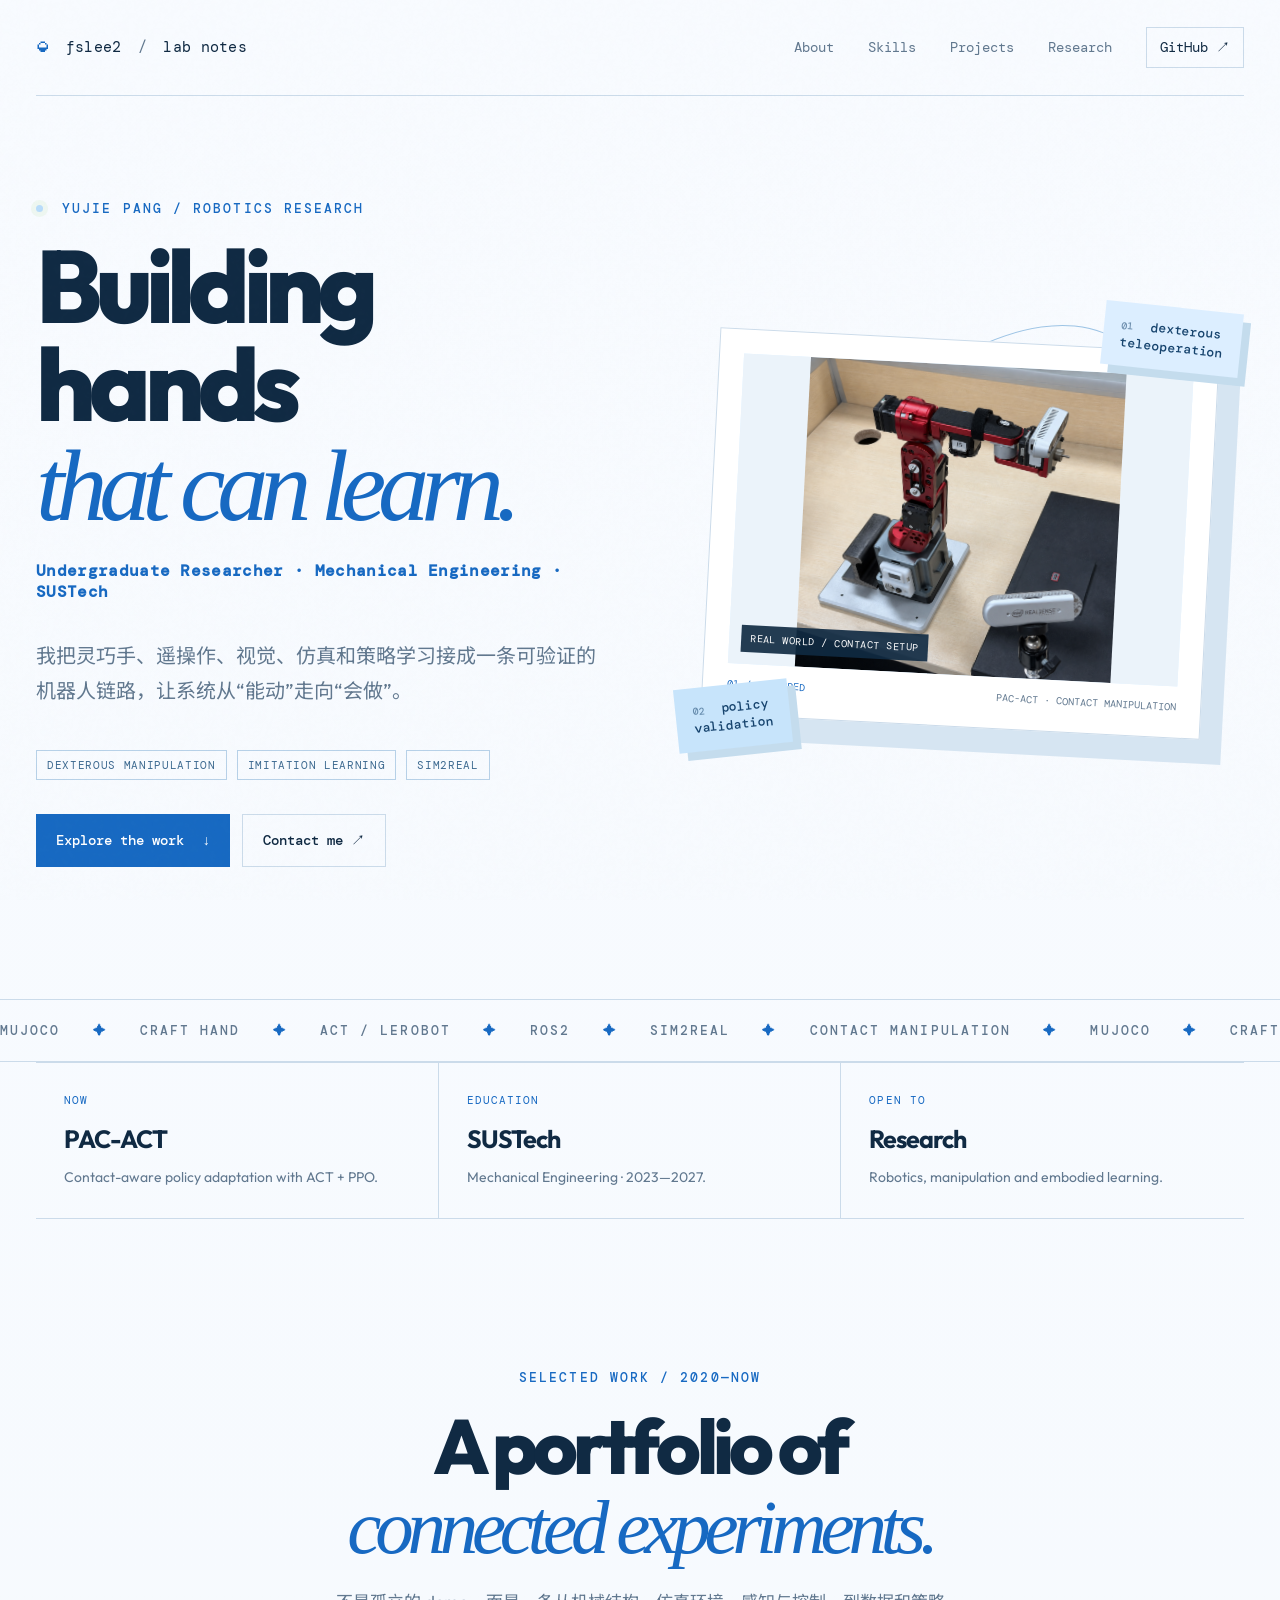
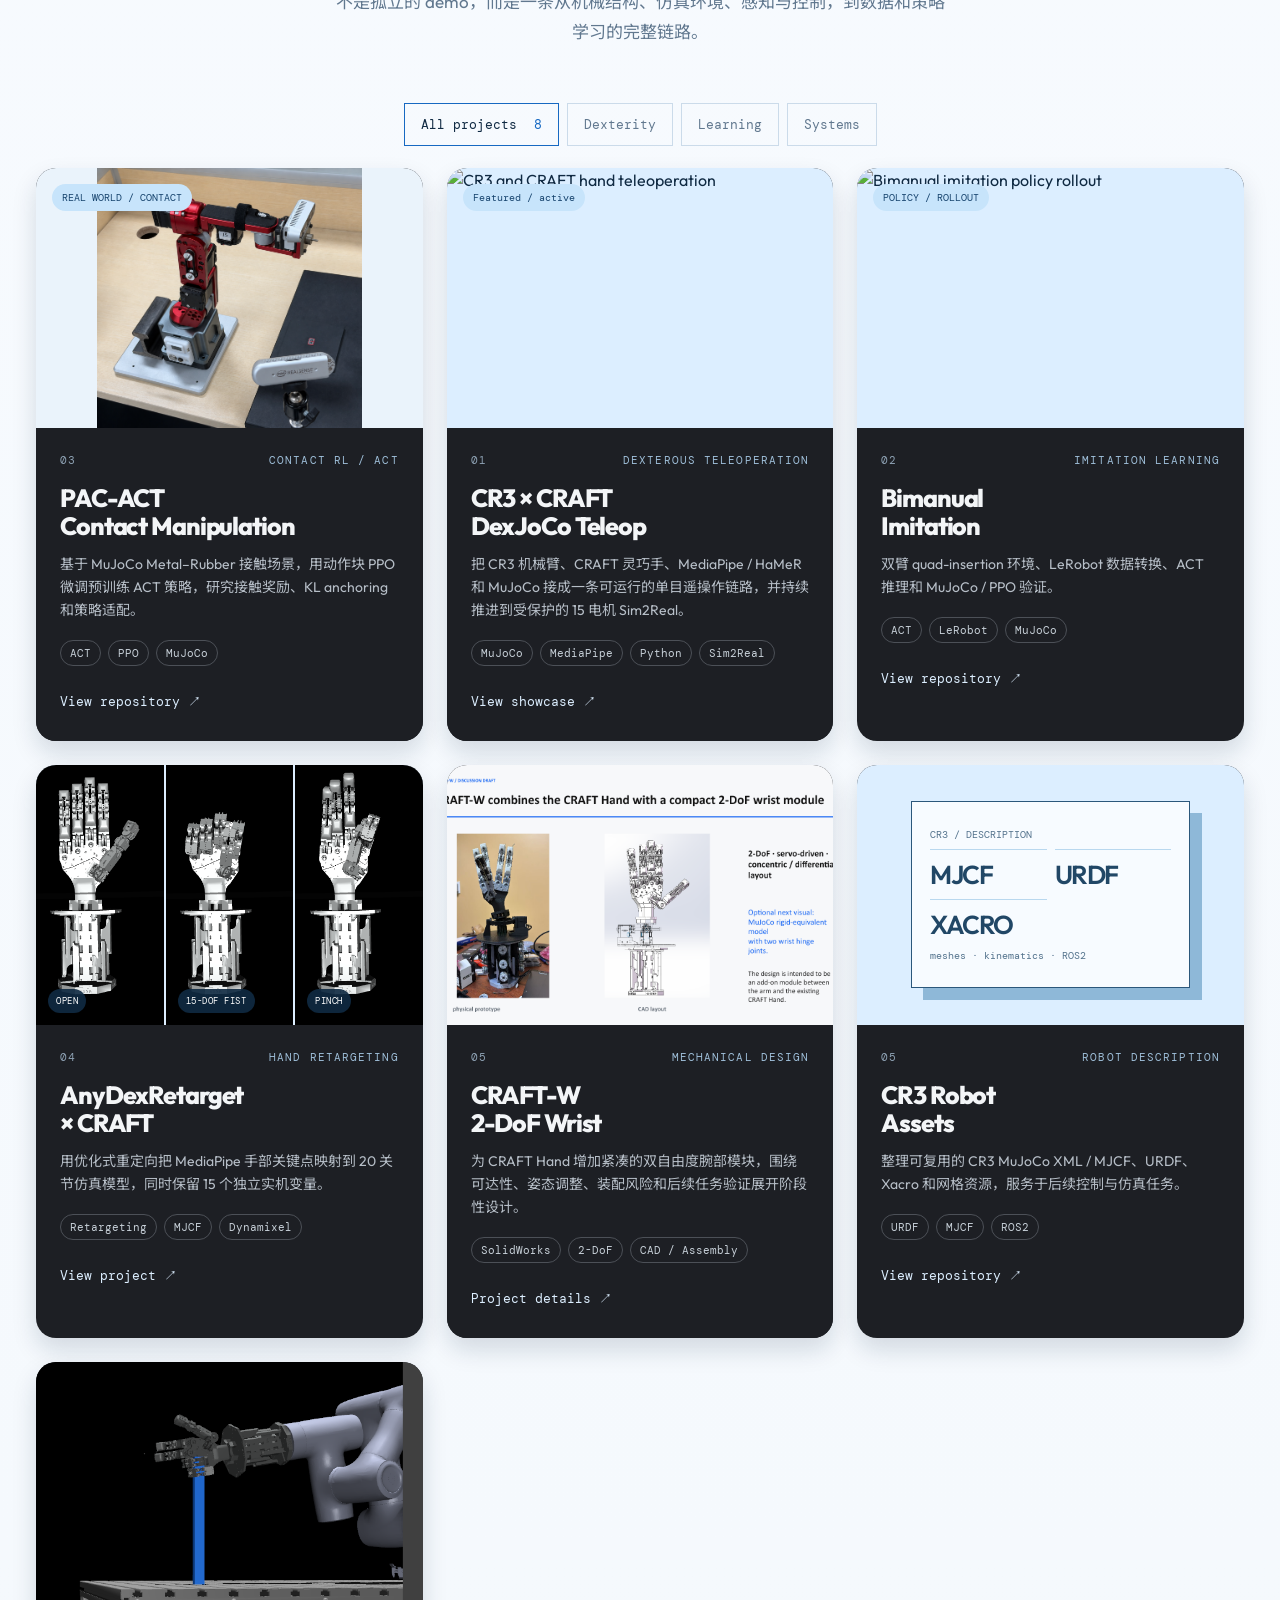
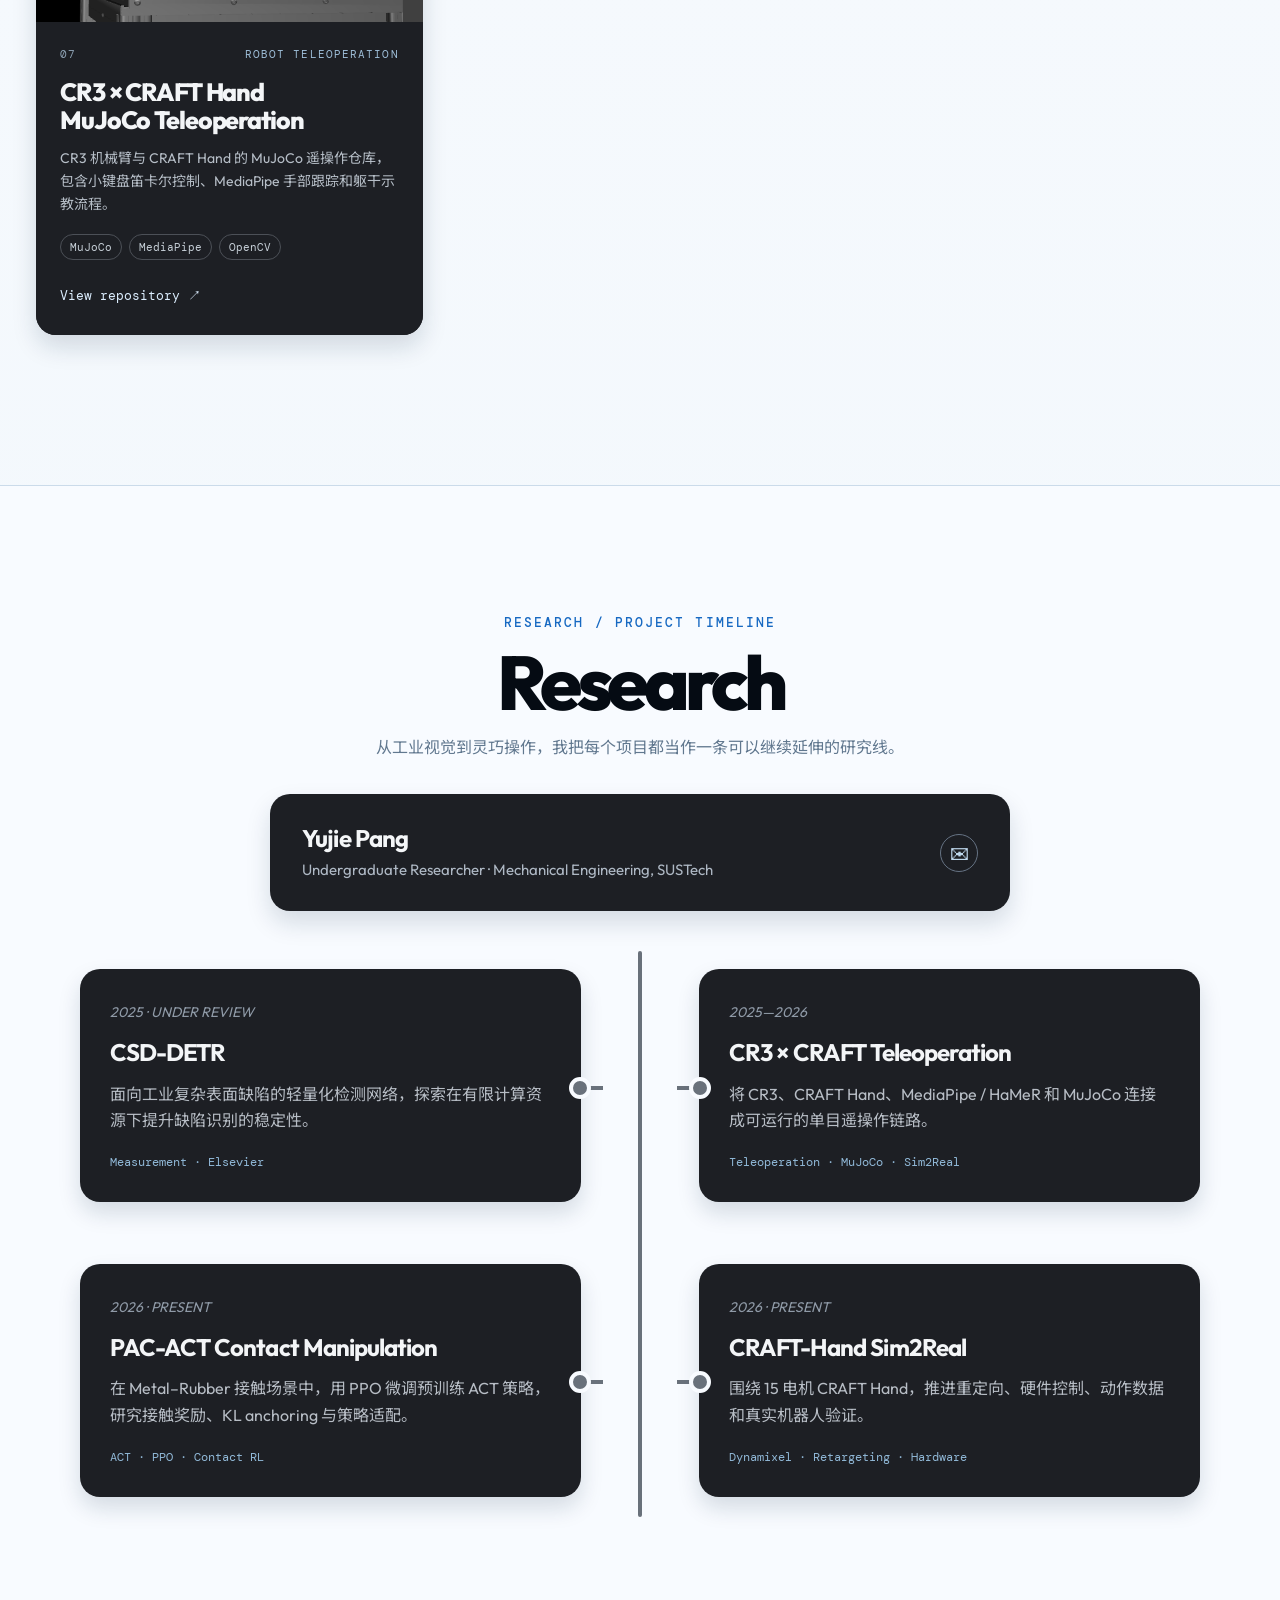
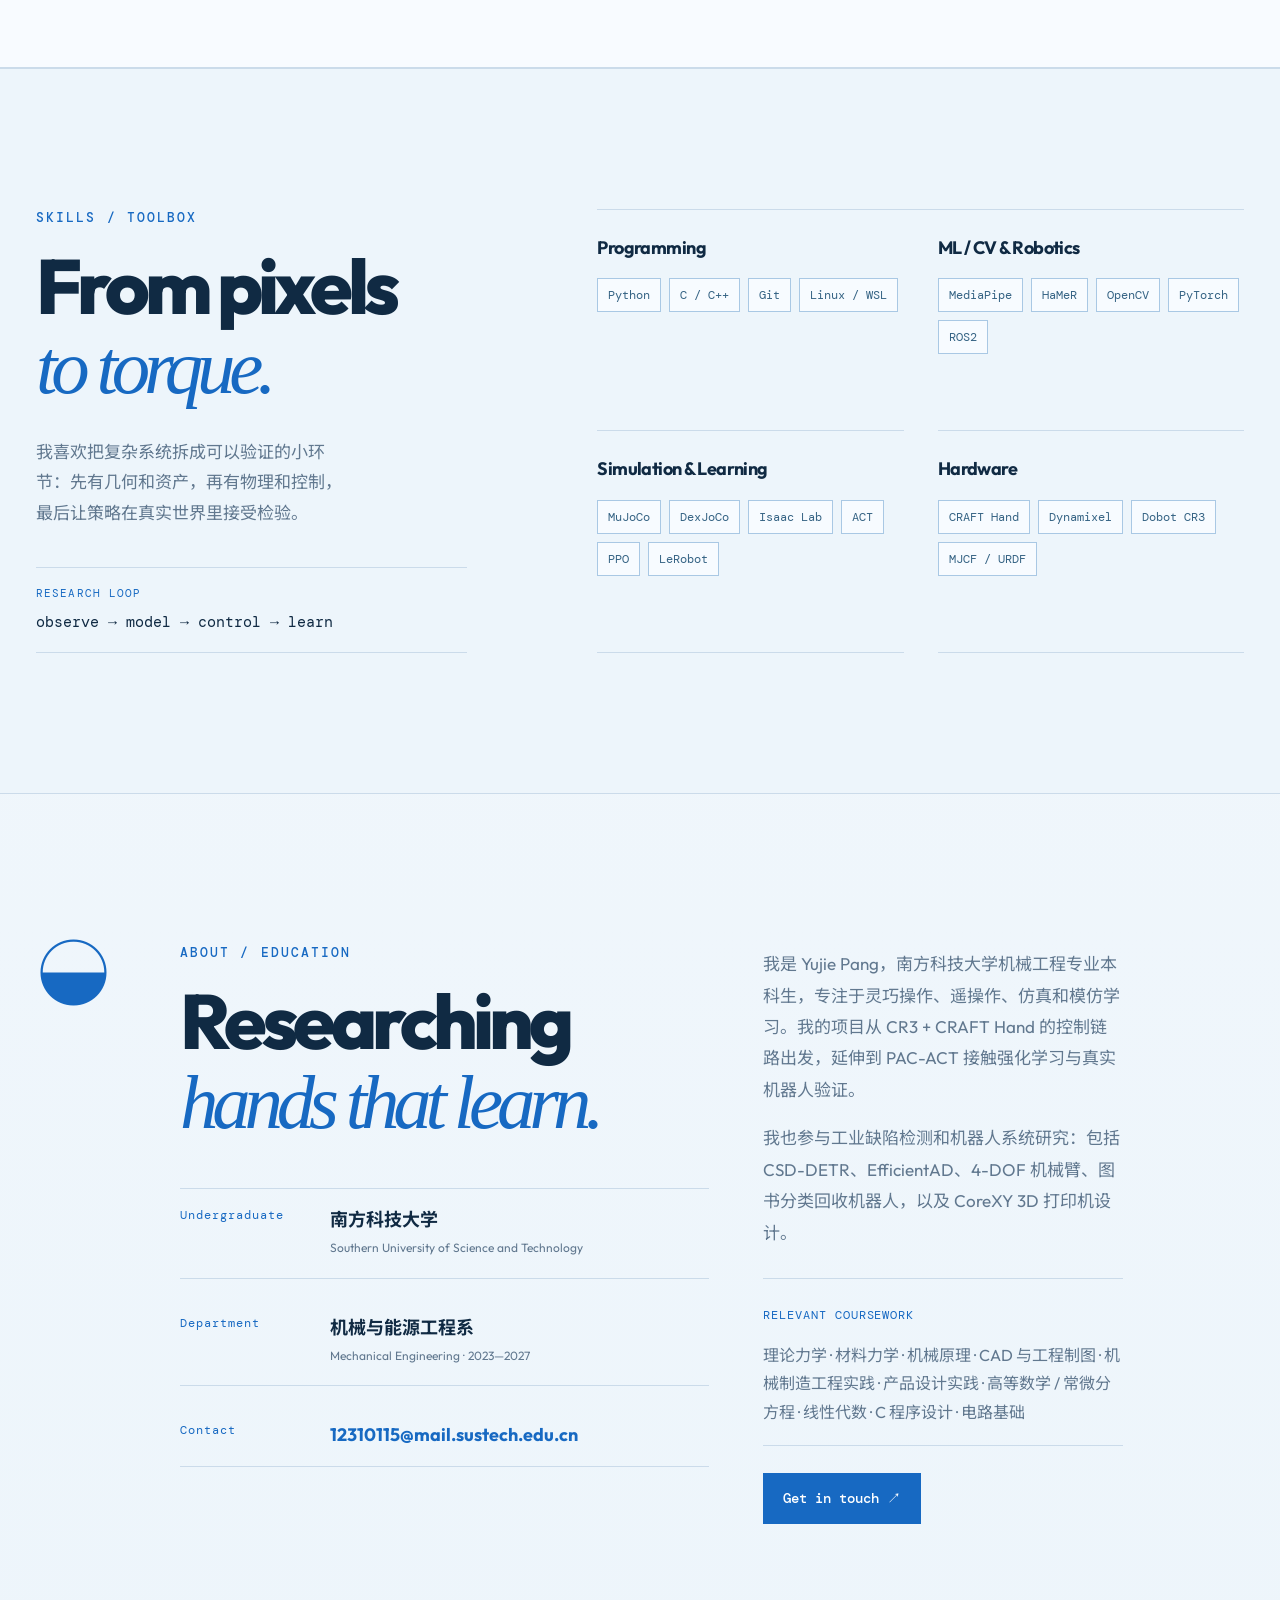
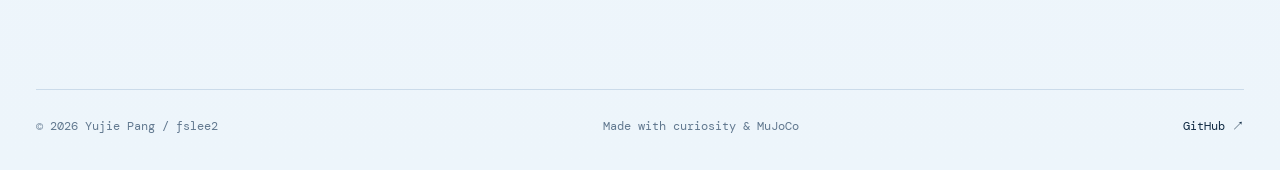
==== index.html @ 41da7bec "Correct Dobot CRAFT Hand project description" ====
<!doctype html>
<html lang="zh-CN">
<head>
  <meta charset="utf-8" />
  <meta name="viewport" content="width=device-width, initial-scale=1" />
  <meta name="description" content="Yujie Pang / fslee2 — robotics, dexterous manipulation, teleoperation, and embodied AI." />
  <title>Yujie Pang — Robotics & Embodied AI</title>
  <link rel="preconnect" href="https://fonts.googleapis.com">
  <link rel="preconnect" href="https://fonts.gstatic.com" crossorigin>
  <link href="https://fonts.googleapis.com/css2?family=DM+Mono:wght@400;500&family=Noto+Sans+SC:wght@400;500;600;700;800&family=Outfit:wght@400;500;600;700;800&family=Space+Grotesk:wght@400;500;600;700&display=swap" rel="stylesheet">
  <link rel="stylesheet" href="styles.css" />
</head>
<body>
  <div class="noise"></div>
  <header class="topbar container">
    <a class="brand" href="#top"><span class="brand-mark">◒</span> fslee2 <span class="brand-slash">/</span> lab notes</a>
    <nav><a href="#about">About</a><a href="#skills">Skills</a><a href="#work">Projects</a><a href="#research">Research</a><a class="nav-cta" href="https://github.com/fslee2" target="_blank" rel="noreferrer">GitHub ↗</a></nav>
  </header>

  <main id="top">
    <section class="hero container">
      <div class="hero-copy">
        <p class="eyebrow"><span class="pulse"></span> YUJIE PANG / ROBOTICS RESEARCH</p>
        <h1>Building hands<br><em>that can learn.</em></h1>
        <p class="hero-role">Undergraduate Researcher · Mechanical Engineering · SUSTech</p>
        <p class="lede">我把灵巧手、遥操作、视觉、仿真和策略学习接成一条可验证的机器人链路，让系统从“能动”走向“会做”。</p>
        <div class="hero-topics"><span>DEXTEROUS MANIPULATION</span><span>IMITATION LEARNING</span><span>SIM2REAL</span></div>
        <div class="hero-actions"><a class="button button-primary" href="#work">Explore the work <span>↓</span></a><a class="button button-ghost" href="mailto:12310115@mail.sustech.edu.cn">Contact me ↗</a></div>
      </div>
      <div class="hero-visual">
        <div class="orbit orbit-a"></div><div class="orbit orbit-b"></div>
        <div class="hero-card hero-showcase"><div class="hero-showcase-media hero-showcase-single"><div><img src="assets/pac-act/pac_act_contact_setup.png" alt="PAC-ACT real robot contact setup" /><span>REAL WORLD / CONTACT SETUP</span></div></div><div class="hero-card-label"><span>01 / FEATURED</span><span>PAC-ACT · CONTACT MANIPULATION</span></div></div>
        <div class="floating-note note-one"><span>01</span> dexterous<br>teleoperation</div>
        <div class="floating-note note-two"><span>02</span> policy<br>validation</div>
      </div>
    </section>

    <section class="ticker"><div class="ticker-track">MUJOCO <i>✦</i> CRAFT HAND <i>✦</i> ACT / LEROBOT <i>✦</i> ROS2 <i>✦</i> SIM2REAL <i>✦</i> CONTACT MANIPULATION <i>✦</i> MUJOCO <i>✦</i> CRAFT HAND <i>✦</i></div></section>
    <section class="highlights container"><div><span>NOW</span><strong>PAC-ACT</strong><p>Contact-aware policy adaptation with ACT + PPO.</p></div><div><span>EDUCATION</span><strong>SUSTech</strong><p>Mechanical Engineering · 2023—2027.</p></div><div><span>OPEN TO</span><strong>Research</strong><p>Robotics, manipulation and embodied learning.</p></div></section>

    <section id="work" class="section container">
      <div class="section-heading"><div><p class="eyebrow">SELECTED WORK / 2020—NOW</p><h2>A portfolio of<br><em>connected experiments.</em></h2></div><p class="section-intro">不是孤立的 demo，而是一条从机械结构、仿真环境、感知与控制，到数据和策略学习的完整链路。</p></div>
      <div class="filter-row"><button class="filter active" data-filter="all">All projects <span>8</span></button><button class="filter" data-filter="dexterity">Dexterity</button><button class="filter" data-filter="learning">Learning</button><button class="filter" data-filter="systems">Systems</button></div>
      <div class="project-grid">
        <article class="project-card project-featured" data-category="dexterity systems"><div class="project-media"><img src="assets/dexjoco/cr3_craft_teleop.gif" alt="CR3 and CRAFT hand teleoperation" /><span class="status">Featured / active</span></div><div class="project-body"><div class="project-kicker"><span>01</span><span>DEXTEROUS TELEOPERATION</span></div><h3>CR3 × CRAFT<br>DexJoCo Teleop</h3><p>把 CR3 机械臂、CRAFT 灵巧手、MediaPipe / HaMeR 和 MuJoCo 接成一条可运行的单目遥操作链路，并持续推进到受保护的 15 电机 Sim2Real。</p><div class="tags"><span>MuJoCo</span><span>MediaPipe</span><span>Python</span><span>Sim2Real</span></div><a class="text-link" href="https://github.com/fslee2/cr3-craft-teleop-showcase" target="_blank" rel="noreferrer">View showcase ↗</a></div></article>
        <article class="project-card" data-category="learning"><div class="project-media"><img src="assets/bimanual/bimanual_policy_rollout.gif" alt="Bimanual imitation policy rollout" /><span class="status">POLICY / ROLLOUT</span></div><div class="project-body"><div class="project-kicker"><span>02</span><span>IMITATION LEARNING</span></div><h3>Bimanual<br>Imitation</h3><p>双臂 quad-insertion 环境、LeRobot 数据转换、ACT 推理和 MuJoCo / PPO 验证。</p><div class="tags"><span>ACT</span><span>LeRobot</span><span>MuJoCo</span></div><a class="text-link" href="https://github.com/fslee2/biman_imitation_pyj_verison" target="_blank" rel="noreferrer">View repository ↗</a></div></article>
        <article class="project-card project-pac-act" data-category="learning systems"><div class="project-media"><img src="assets/pac-act/pac_act_contact_setup.png" alt="PAC-ACT real robot contact manipulation setup" /><span class="status">REAL WORLD / CONTACT</span></div><div class="project-body"><div class="project-kicker"><span>03</span><span>CONTACT RL / ACT</span></div><h3>PAC-ACT<br>Contact Manipulation</h3><p>基于 MuJoCo Metal–Rubber 接触场景，用动作块 PPO 微调预训练 ACT 策略，研究接触奖励、KL anchoring 和策略适配。</p><div class="tags"><span>ACT</span><span>PPO</span><span>MuJoCo</span></div><a class="text-link" href="https://github.com/fslee2/PAC-ACT" target="_blank" rel="noreferrer">View repository ↗</a></div></article>
        <article class="project-card" data-category="dexterity"><div class="project-media tri"><div class="tri-panel"><img src="assets/anydex/craft_open.png" alt="CRAFT hand open pose" /><span>OPEN</span></div><div class="tri-panel"><img src="assets/anydex/craft_fist_15dof.png" alt="CRAFT hand fist pose" /><span>15-DOF FIST</span></div><div class="tri-panel"><img src="assets/anydex/craft_thumb_index_pinch.png" alt="CRAFT hand thumb index pinch pose" /><span>PINCH</span></div></div><div class="project-body"><div class="project-kicker"><span>04</span><span>HAND RETARGETING</span></div><h3>AnyDexRetarget<br>× CRAFT</h3><p>用优化式重定向把 MediaPipe 手部关键点映射到 20 关节仿真模型，同时保留 15 个独立实机变量。</p><div class="tags"><span>Retargeting</span><span>MJCF</span><span>Dynamixel</span></div><a class="text-link" href="https://github.com/fslee2/AnyDexRetarget_CRAFT" target="_blank" rel="noreferrer">View project ↗</a></div></article>
        <article class="project-card" data-category="dexterity systems"><div class="project-media pale"><img src="assets/craft-w/craft_w_stage_report.png" alt="CRAFT-W compact two degree of freedom wrist CAD and prototype" /></div><div class="project-body"><div class="project-kicker"><span>05</span><span>MECHANICAL DESIGN</span></div><h3>CRAFT-W<br>2-DoF Wrist</h3><p>为 CRAFT Hand 增加紧凑的双自由度腕部模块，围绕可达性、姿态调整、装配风险和后续任务验证展开阶段性设计。</p><div class="tags"><span>SolidWorks</span><span>2-DoF</span><span>CAD / Assembly</span></div><a class="text-link" href="mailto:12310115@mail.sustech.edu.cn?subject=CRAFT-W%20project">Project details ↗</a></div></article>
        <article class="project-card" data-category="systems"><div class="project-media asset-card"><div class="asset-card-inner"><span class="asset-card-code">CR3 / DESCRIPTION</span><strong>MJCF</strong><strong>URDF</strong><strong>XACRO</strong><small>meshes · kinematics · ROS2</small></div></div><div class="project-body"><div class="project-kicker"><span>05</span><span>ROBOT DESCRIPTION</span></div><h3>CR3 Robot<br>Assets</h3><p>整理可复用的 CR3 MuJoCo XML / MJCF、URDF、Xacro 和网格资源，服务于后续控制与仿真任务。</p><div class="tags"><span>URDF</span><span>MJCF</span><span>ROS2</span></div><a class="text-link" href="https://github.com/fslee2/cr3-robot-description-assets" target="_blank" rel="noreferrer">View repository ↗</a></div></article>
        <article class="project-card" data-visibility="hidden" data-category="systems"><div class="project-media warm"><img src="assets/lab/real_robot_setup.jpg" alt="Real robot manipulation setup" /></div><div class="project-body"><div class="project-kicker"><span>06</span><span>HARDWARE / RESEARCH</span></div><h3>CRAFT-W<br>Research Workspace</h3><p>集中管理实验配置、轨迹、结果、图表和论文材料，把一次次硬件试验沉淀成可复现的研究记录。</p><div class="tags"><span>Experiments</span><span>Paper</span><span>Analysis</span></div><a class="text-link" href="https://github.com/fslee2" target="_blank" rel="noreferrer">Explore GitHub ↗</a></div></article>
        <article class="project-card" data-category="dexterity systems"><div class="project-media dark"><img src="assets/teleop-teacher/teleop_teacher_mujoco.png" alt="CR3 and CRAFT Hand MuJoCo teleoperation scene" /></div><div class="project-body"><div class="project-kicker"><span>07</span><span>ROBOT TELEOPERATION</span></div><h3>CR3 × CRAFT Hand<br>MuJoCo Teleoperation</h3><p>CR3 机械臂与 CRAFT Hand 的 MuJoCo 遥操作仓库，包含小键盘笛卡尔控制、MediaPipe 手部跟踪和躯干示教流程。</p><div class="tags"><span>MuJoCo</span><span>MediaPipe</span><span>OpenCV</span></div><a class="text-link" href="https://github.com/fslee2/Dobot-Crafthand" target="_blank" rel="noreferrer">View repository ↗</a></div></article>
        <article class="project-card" data-visibility="hidden" data-category="systems"><div class="project-media pale"><img src="assets/lab/robot_simulation_spawn.jpg" alt="Robot simulation environment" /></div><div class="project-body"><div class="project-kicker"><span>08</span><span>ROBOT CONTROL</span></div><h3>Dobot ROS2<br>Control Stack</h3><p>基于 TCP/IP 的 Dobot 六轴机器人 ROS2 与 MoveIt 开发、通信和控制实验。</p><div class="tags"><span>ROS2</span><span>MoveIt</span><span>TCP/IP</span></div><a class="text-link" href="https://github.com/Dobot-Arm/TCP-IP-ROS-6AXis" target="_blank" rel="noreferrer">Reference project ↗</a></div></article>
        <article class="project-card" data-visibility="hidden" data-category="learning systems"><div class="project-media warm"><img src="assets/bimanual/bimanual_validation_frame.jpg" alt="Bimanual validation frame" /></div><div class="project-body"><div class="project-kicker"><span>09</span><span>ROBOT LEARNING</span></div><h3>LeRobot /<br>robomimic Studies</h3><p>围绕数据集、模仿学习和策略复现搭建的实验集合，连接真实示教轨迹与可评估的 policy rollout。</p><div class="tags"><span>robomimic</span><span>LeRobot</span><span>Datasets</span></div><a class="text-link" href="https://github.com/fslee2" target="_blank" rel="noreferrer">Explore GitHub ↗</a></div></article>
        <article class="project-card" data-visibility="hidden" data-category="systems dexterity"><div class="project-media dark"><img src="assets/lab/tactile_contact_closeup.jpg" alt="Tactile contact manipulation" /></div><div class="project-body"><div class="project-kicker"><span>10</span><span>HARDWARE / DESIGN</span></div><h3>CRAFT Hand<br>Hardware &amp; CAD</h3><p>CRAFT Hand API、MJCF 模型、零件打印与装配、腕部处理件和硬件调试资料。</p><div class="tags"><span>Dynamixel</span><span>CAD</span><span>3D Print</span></div><a class="text-link" href="https://github.com/craft-hand/CRAFT-Hand_API" target="_blank" rel="noreferrer">CRAFT SDK ↗</a></div></article>
      </div>
    </section>

    <section id="research" class="research-section"><div class="container research-timeline"><div class="research-heading"><p class="eyebrow">RESEARCH / PROJECT TIMELINE</p><h2>Research</h2><p>从工业视觉到灵巧操作，我把每个项目都当作一条可以继续延伸的研究线。</p></div><div class="research-affiliation"><div><strong>Yujie Pang</strong><span>Undergraduate Researcher · Mechanical Engineering, SUSTech</span></div><a href="mailto:12310115@mail.sustech.edu.cn" aria-label="Email Yujie Pang">✉</a></div><div class="timeline"><article class="timeline-card timeline-left"><span class="timeline-date">2025 · UNDER REVIEW</span><h3>CSD-DETR</h3><p>面向工业复杂表面缺陷的轻量化检测网络，探索在有限计算资源下提升缺陷识别的稳定性。</p><small>Measurement · Elsevier</small></article><article class="timeline-card timeline-right"><span class="timeline-date">2025—2026</span><h3>CR3 × CRAFT Teleoperation</h3><p>将 CR3、CRAFT Hand、MediaPipe / HaMeR 和 MuJoCo 连接成可运行的单目遥操作链路。</p><small>Teleoperation · MuJoCo · Sim2Real</small></article><article class="timeline-card timeline-left"><span class="timeline-date">2026 · PRESENT</span><h3>PAC-ACT Contact Manipulation</h3><p>在 Metal–Rubber 接触场景中，用 PPO 微调预训练 ACT 策略，研究接触奖励、KL anchoring 与策略适配。</p><small>ACT · PPO · Contact RL</small></article><article class="timeline-card timeline-right"><span class="timeline-date">2026 · PRESENT</span><h3>CRAFT-Hand Sim2Real</h3><p>围绕 15 电机 CRAFT Hand，推进重定向、硬件控制、动作数据和真实机器人验证。</p><small>Dynamixel · Retargeting · Hardware</small></article></div></div></section>

    <section id="skills" class="stack-section"><div class="container stack-layout"><div><p class="eyebrow">SKILLS / TOOLBOX</p><h2>From pixels<br><em>to torque.</em></h2><p class="stack-copy">我喜欢把复杂系统拆成可以验证的小环节：先有几何和资产，再有物理和控制，最后让策略在真实世界里接受检验。</p><div class="skill-note"><span>RESEARCH LOOP</span><strong>observe → model → control → learn</strong></div></div><div class="skills-groups"><div class="skill-group"><h3>Programming</h3><div class="skill-chips"><span>Python</span><span>C / C++</span><span>Git</span><span>Linux / WSL</span></div></div><div class="skill-group"><h3>ML / CV &amp; Robotics</h3><div class="skill-chips"><span>MediaPipe</span><span>HaMeR</span><span>OpenCV</span><span>PyTorch</span><span>ROS2</span></div></div><div class="skill-group"><h3>Simulation &amp; Learning</h3><div class="skill-chips"><span>MuJoCo</span><span>DexJoCo</span><span>Isaac Lab</span><span>ACT</span><span>PPO</span><span>LeRobot</span></div></div><div class="skill-group"><h3>Hardware</h3><div class="skill-chips"><span>CRAFT Hand</span><span>Dynamixel</span><span>Dobot CR3</span><span>MJCF / URDF</span></div></div></div></div></section>

    <section id="about" class="about-section container"><div class="about-mark">◒</div><div><p class="eyebrow">ABOUT / EDUCATION</p><h2>Researching<br><em>hands that learn.</em></h2><div class="profile-facts"><div><span>Undergraduate</span><strong>南方科技大学<br><small>Southern University of Science and Technology</small></strong></div><div><span>Department</span><strong>机械与能源工程系<br><small>Mechanical Engineering · 2023—2027</small></strong></div><div><span>Contact</span><strong><a href="mailto:12310115@mail.sustech.edu.cn">12310115@mail.sustech.edu.cn</a></strong></div></div></div><div class="about-copy"><p>我是 Yujie Pang，南方科技大学机械工程专业本科生，专注于灵巧操作、遥操作、仿真和模仿学习。我的项目从 CR3 + CRAFT Hand 的控制链路出发，延伸到 PAC-ACT 接触强化学习与真实机器人验证。</p><p>我也参与工业缺陷检测和机器人系统研究：包括 CSD-DETR、EfficientAD、4-DOF 机械臂、图书分类回收机器人，以及 CoreXY 3D 打印机设计。</p><div class="course-block"><span>RELEVANT COURSEWORK</span><p>理论力学 · 材料力学 · 机械原理 · CAD 与工程制图 · 机械制造工程实践 · 产品设计实践 · 高等数学 / 常微分方程 · 线性代数 · C 程序设计 · 电路基础</p></div><a class="button button-primary" href="mailto:12310115@mail.sustech.edu.cn">Get in touch ↗</a></div></section>
  </main>
  <footer class="footer container"><span>© 2026 Yujie Pang / fslee2</span><span>Made with curiosity &amp; MuJoCo</span><a href="https://github.com/fslee2" target="_blank" rel="noreferrer">GitHub ↗</a></footer>
  <script src="script.js"></script>
</body>
</html>
---- styles.css ----
:root{--bg:#10110f;--panel:#171916;--panel-2:#1d201b;--ink:#eff0e7;--muted:#a2a69a;--line:#373b32;--orange:#ff7148;--yellow:#f4c96b;--green:#a4d38c;--mono:'DM Mono',monospace;--sans:"Space Grotesk","Noto Sans SC","PingFang SC","Microsoft YaHei",sans-serif}*{box-sizing:border-box}html{scroll-behavior:smooth}body{margin:0;background:var(--bg);color:var(--ink);font-family:var(--sans);line-height:1.6}.noise{position:fixed;inset:0;opacity:.035;pointer-events:none;background-image:url("data:image/svg+xml,%3Csvg viewBox='0 0 180 180' xmlns='http://www.w3.org/2000/svg'%3E%3Cfilter id='n'%3E%3CfeTurbulence type='fractalNoise' baseFrequency='.8' numOctaves='4' stitchTiles='stitch'/%3E%3C/filter%3E%3Crect width='100%25' height='100%25' filter='url(%23n)' opacity='.7'/%3E%3C/svg%3E")}.container{width:min(1160px,calc(100% - 48px));margin:0 auto}.topbar{height:82px;display:flex;justify-content:space-between;align-items:center;border-bottom:1px solid var(--line)}.brand{color:var(--ink);text-decoration:none;font-family:var(--mono);font-size:13px;letter-spacing:.02em}.brand-mark{display:inline-grid;place-items:center;color:var(--orange);font-size:24px;margin-right:8px;vertical-align:-3px}.brand-slash{color:var(--muted);margin:0 7px}nav{display:flex;gap:28px;align-items:center;font-family:var(--mono);font-size:12px}nav a{color:var(--muted);text-decoration:none}nav a:hover,.text-link:hover{color:var(--orange)}.nav-cta{border:1px solid var(--line);padding:8px 13px;color:var(--ink)}.hero{min-height:640px;display:grid;grid-template-columns:1fr 1fr;gap:40px;align-items:center;padding:80px 0 110px}.eyebrow{font:500 11px var(--mono);letter-spacing:.14em;color:var(--orange);margin:0 0 20px}.pulse{display:inline-block;width:7px;height:7px;background:var(--green);border-radius:50%;margin:0 9px 1px 0;box-shadow:0 0 0 5px #a4d38c20}.hero h1,h2{font-size:clamp(45px,6vw,78px);line-height:1.03;letter-spacing:-.065em;margin:0;font-weight:700}.hero h1 em,h2 em{font-family:Georgia,serif;font-weight:400;color:var(--orange);letter-spacing:-.08em}.lede{max-width:490px;font-size:17px;color:var(--muted);margin:30px 0 34px}.hero-actions{display:flex;gap:12px;flex-wrap:wrap}.button{display:inline-flex;align-items:center;gap:18px;text-decoration:none;font:500 12px var(--mono);padding:14px 17px}.button-primary{background:var(--orange);color:#16130f}.button-primary:hover{background:var(--yellow)}.button-ghost{border:1px solid var(--line);color:var(--ink)}.button-ghost:hover{border-color:var(--orange)}.hero-visual{position:relative;min-height:420px;display:grid;place-items:center}.hero-card{width:min(420px,84%);position:relative;background:var(--panel-2);border:1px solid var(--line);padding:20px;transform:rotate(3deg);box-shadow:22px 24px 0 #0b0c0b}.hero-card img{width:100%;display:block;filter:saturate(.9)}.hero-card-label{display:flex;justify-content:space-between;font:10px var(--mono);color:var(--muted);padding-top:14px}.hero-card-label span:first-child{color:var(--orange)}.orbit{border:1px solid #4b5244;border-radius:50%;position:absolute}.orbit-a{width:440px;height:240px;transform:rotate(-25deg)}.orbit-b{width:280px;height:500px;transform:rotate(42deg)}.floating-note{position:absolute;background:var(--yellow);color:#19160e;font:500 11px var(--mono);line-height:1.4;padding:12px 15px;box-shadow:8px 8px 0 #0b0c0b}.floating-note span{font-size:10px;opacity:.55;margin-right:9px}.note-one{top:24px;right:3px;transform:rotate(6deg)}.note-two{bottom:35px;left:0;transform:rotate(-6deg);background:var(--green)}.ticker{overflow:hidden;border-block:1px solid var(--line);color:var(--muted);font:500 11px var(--mono);letter-spacing:.16em;white-space:nowrap}.ticker-track{padding:18px 0;animation:marquee 28s linear infinite}.ticker i{font-style:normal;color:var(--orange);padding:0 22px}@keyframes marquee{to{transform:translateX(-20%)}}.section{padding:126px 0}.section-heading{display:flex;justify-content:space-between;gap:50px;align-items:end;margin-bottom:45px}.section-heading h2,.stack-section h2,.about-section h2{font-size:clamp(39px,5vw,62px)}.section-intro{width:290px;color:var(--muted);font-size:14px;margin:0 0 5px}.filter-row{display:flex;gap:8px;margin-bottom:22px;flex-wrap:wrap}.filter{background:transparent;border:1px solid var(--line);color:var(--muted);font:11px var(--mono);padding:10px 13px;cursor:pointer}.filter span{color:var(--orange);margin-left:9px}.filter.active,.filter:hover{color:var(--ink);border-color:var(--orange)}.project-grid{display:grid;grid-template-columns:repeat(2,1fr);gap:18px}.project-card{background:var(--panel);border:1px solid var(--line);transition:transform .25s,border-color .25s}.project-card:hover{transform:translateY(-5px);border-color:#737a67}.project-featured{grid-column:span 2;display:grid;grid-template-columns:1.15fr 1fr}.project-media{height:260px;position:relative;overflow:hidden;background:#252a23}.project-featured .project-media{height:100%;min-height:440px}.project-media img{width:100%;height:100%;object-fit:cover;display:block}.project-media.dark{background:#0c1110}.project-media.warm{background:#44352d}.project-media.pale{background:#d8d4c7}.project-media img{mix-blend-mode:normal}.status{position:absolute;left:18px;top:18px;background:var(--green);color:#152015;padding:7px 10px;font:10px var(--mono)}.project-body{padding:28px}.project-kicker{display:flex;justify-content:space-between;color:var(--orange);font:10px var(--mono);letter-spacing:.1em}.project-kicker span:first-child{color:var(--muted)}.project-card h3{font-size:28px;line-height:1.08;letter-spacing:-.05em;margin:19px 0 14px}.project-featured h3{font-size:42px}.project-card p{font-size:13px;color:var(--muted);margin:0 0 20px}.tags{display:flex;gap:7px;flex-wrap:wrap;margin:18px 0 24px}.tags span{border:1px solid var(--line);padding:4px 8px;font:10px var(--mono);color:#c6cbbd}.text-link{color:var(--ink);font:11px var(--mono);text-decoration:none}.stack-section{background:var(--panel);border-block:1px solid var(--line);padding:120px 0}.stack-layout{display:grid;grid-template-columns:.8fr 1.2fr;gap:100px}.stack-copy{color:var(--muted);font-size:14px;max-width:320px;margin-top:30px}.stack-list{border-top:1px solid var(--line)}.stack-row{display:grid;grid-template-columns:50px 170px 1fr;gap:18px;align-items:center;padding:22px 0;border-bottom:1px solid var(--line)}.stack-row span,.stack-row p{font:11px var(--mono);color:var(--muted)}.stack-row strong{font-size:16px}.stack-row p{margin:0}.about-section{display:grid;grid-template-columns:100px 1fr 1fr;gap:35px;padding:135px 0 145px;align-items:start}.about-mark{font-size:75px;line-height:.8;color:var(--orange)}.about-copy{max-width:360px;color:var(--muted);font-size:14px}.about-copy p:first-child{margin-top:4px}.about-copy .button{margin-top:15px}.footer{border-top:1px solid var(--line);padding:22px 0 30px;display:flex;justify-content:space-between;color:var(--muted);font:10px var(--mono)}.footer a{color:var(--ink);text-decoration:none}@media(max-width:800px){.container{width:min(100% - 32px,600px)}nav a:not(.nav-cta){display:none}.hero{grid-template-columns:1fr;padding:65px 0 85px;min-height:0}.hero-visual{min-height:360px}.section{padding:85px 0}.section-heading{display:block}.section-intro{width:auto;margin-top:25px}.project-grid{grid-template-columns:1fr}.project-featured{grid-column:auto;display:block}.project-featured .project-media{min-height:280px;height:280px}.project-featured h3{font-size:34px}.stack-section{padding:85px 0}.stack-layout{grid-template-columns:1fr;gap:50px}.stack-row{grid-template-columns:35px 1fr}.stack-row p{grid-column:2}.about-section{grid-template-columns:55px 1fr;padding:90px 0}.about-copy{grid-column:2}.footer{gap:12px;flex-wrap:wrap}.footer span:nth-child(2){display:none}}@media(prefers-reduced-motion:reduce){*,*::before,*::after{animation-duration:.01ms!important;scroll-behavior:auto!important}}
:root{--sans:"Space Grotesk","Noto Sans SC","PingFang SC","Microsoft YaHei",sans-serif}
.project-media.dual{display:grid;grid-template-columns:1fr 1fr;background:#0d100e;gap:1px}.dual-panel{min-width:0;position:relative;overflow:hidden;background:#f1eee5;display:flex;align-items:center;justify-content:center}.dual-panel:first-child{background:#090b0a}.dual-panel img{width:100%;height:100%;object-fit:contain;padding:10px;display:block}.dual-panel+ .dual-panel{background:#332c25}.dual-panel+ .dual-panel img{object-fit:cover;padding:0}.dual-panel span{position:absolute;left:12px;bottom:12px;background:#10110fe8;color:#f0f1e7;padding:6px 8px;font:9px var(--mono);letter-spacing:.06em}.project-pac-act .project-media{height:260px}
:root{--sans:"Space Grotesk","Noto Sans SC","PingFang SC","Microsoft YaHei",sans-serif}
.hero-card-art{height:250px;display:flex;flex-direction:column;justify-content:space-between;padding:18px;background:radial-gradient(circle at 76% 20%,#556c4f 0 1px,transparent 2px),linear-gradient(135deg,#202820,#0b0e0c 70%);background-size:28px 28px,auto;color:#dce8d2}.hero-art-kicker,.hero-art-grid{font:10px var(--mono);letter-spacing:.08em;color:var(--green)}.hero-card-art strong{font:700 42px/0.92 var(--sans);letter-spacing:-.08em}.hero-card-art strong em{font:400 38px/0.92 Georgia,serif;color:var(--orange);letter-spacing:-.08em}.asset-card{background:linear-gradient(135deg,#d6d2c5,#9da69a);display:grid;place-items:center}.asset-card-inner{width:72%;height:72%;border:1px solid #273229;background:#e7e4d9;box-shadow:12px 12px 0 #5a675d;padding:18px;display:grid;grid-template-columns:1fr 1fr;gap:8px;align-content:center;color:#273229}.asset-card-code,.asset-card-inner small{grid-column:span 2;font:10px var(--mono);color:#59645a}.asset-card-inner strong{font:600 26px var(--sans);letter-spacing:-.06em;border-top:1px solid #9da69a;padding-top:8px}.project-grid .project-card:nth-of-type(6),.project-grid .project-card:nth-of-type(8),.project-grid .project-card:nth-of-type(9),.project-grid .project-card:nth-of-type(10){display:none}
:root{--bg:#f5f9fd;--panel:#ffffff;--panel-2:#eaf3fb;--ink:#102a43;--muted:#61788f;--line:#cbdbea;--orange:#1769c2;--yellow:#dceeff;--green:#b8dcfa}.noise{opacity:.018}.topbar{border-bottom-color:var(--line)}.brand-mark,.eyebrow,.project-kicker,.filter span{color:var(--orange)}nav a,.section-intro,.lede,.stack-copy,.project-card p,.stack-row span,.stack-row p,.hero-card-label{color:var(--muted)}.hero h1 em,h2 em{color:var(--orange)}.button-primary{background:var(--orange);color:#fff}.button-primary:hover{background:#0f4f97}.button-ghost,.nav-cta{border-color:var(--line);color:var(--ink)}.hero-card{background:var(--panel);border-color:var(--line);box-shadow:22px 24px 0 #d6e5f2}.hero-card-art{background:radial-gradient(circle at 78% 18%,#8fc1ec 0 1px,transparent 2px),linear-gradient(135deg,#e6f3ff,#b9d8f1 70%);background-size:28px 28px,auto;color:#123d66}.hero-art-kicker,.hero-art-grid{color:#1769c2}.hero-card-art strong em{color:#2d82d4}.orbit{border-color:#9dc4e5}.floating-note{background:#dceeff;color:#17446e;box-shadow:8px 8px 0 #c4dced}.note-two{background:#c7e4fb}.ticker,.stack-section,.footer{border-color:var(--line)}.project-card{background:var(--panel);border-color:var(--line)}.project-card:hover{border-color:#5c9bd4}.project-media.dark{background:#dceeff}.project-media.warm{background:#e8f3fb}.project-media.pale{background:#e8f2fa}.status{background:#c7e4fb;color:#17446e}.tags span{border-color:var(--line);color:#4b6780}.text-link{color:var(--ink)}.filter{border-color:var(--line);color:var(--muted)}.filter.active,.filter:hover{border-color:var(--orange);color:var(--ink)}.project-media.dual{background:#dceeff}.dual-panel:first-child{background:#eff7ff}.dual-panel+ .dual-panel{background:#d5e9f8}.dual-panel span{background:#102a43e8;color:#fff}.asset-card{background:linear-gradient(135deg,#e9f4fc,#b9d8ef)}.asset-card-inner{border-color:#2b577b;background:#f7fbff;box-shadow:12px 12px 0 #8eb8d8;color:#214766}.asset-card-code,.asset-card-inner small{color:#54738d}.asset-card-inner strong{border-top-color:#b9d8ef}.stack-section{background:#edf5fb}
:root{--ease:cubic-bezier(.2,.75,.25,1)}body{font-size:16px;background:linear-gradient(180deg,#f8fbff 0%,#f5f9fd 48%,#edf5fb 100%)}.container{width:min(1240px,calc(100% - 72px))}.topbar{height:96px}.topbar nav{font-size:14px;gap:34px}.brand{font-size:15px}.hero{min-height:750px;gap:72px;padding:104px 0 132px}.hero h1{font-size:clamp(62px,8vw,112px);line-height:.96}.lede{max-width:580px;font-size:20px;line-height:1.75;margin:36px 0 42px}.eyebrow{font-size:13px;letter-spacing:.16em}.button{font-size:14px;padding:16px 20px}.hero-visual{min-height:500px}.hero-card{width:min(500px,92%);padding:24px}.hero-card-art{height:310px}.hero-card-art strong{font-size:58px}.hero-card-art strong em{font-size:50px}.floating-note{font-size:13px;padding:14px 17px}.ticker{font-size:13px}.ticker-track{padding:22px 0}.section{padding:150px 0}.section-heading{margin-bottom:56px}.section-heading h2,.stack-section h2,.about-section h2{font-size:clamp(50px,6vw,78px)}.section-intro{width:360px;font-size:17px;line-height:1.75}.filter{font-size:13px;padding:12px 16px}.project-grid{gap:24px}.project-media{height:330px}.project-featured .project-media{min-height:560px}.project-body{padding:38px}.project-kicker{font-size:12px}.project-card h3{font-size:38px;margin:24px 0 18px}.project-featured h3{font-size:54px}.project-card p{font-size:16px;line-height:1.8;margin-bottom:24px}.tags{margin:22px 0 30px}.tags span{font-size:12px;padding:6px 10px}.text-link{font-size:13px}.stack-section{padding:140px 0}.stack-layout{gap:130px}.stack-copy{font-size:17px;line-height:1.8}.stack-row{padding:28px 0}.stack-row strong{font-size:21px}.stack-row p{font-size:14px}.about-section{padding:150px 0 165px}.about-copy{font-size:17px;line-height:1.85}.footer{font-size:12px;padding:28px 0 38px}.project-card.reveal{opacity:0;transform:translateY(34px)}.project-card.reveal.is-visible{opacity:1;transform:translateY(0);transition:opacity .8s var(--ease) var(--reveal-delay),transform .8s var(--ease) var(--reveal-delay)}.project-card:hover .project-media img{transform:scale(1.045)}.project-media img{transition:transform .8s var(--ease)}.hero-card{animation:hero-float 7s ease-in-out infinite}.orbit-a{animation:orbit-a 18s linear infinite}.orbit-b{animation:orbit-b 24s linear infinite}@keyframes hero-float{0%,100%{transform:rotate(3deg) translateY(0)}50%{transform:rotate(3deg) translateY(-12px)}}@keyframes orbit-a{to{transform:rotate(335deg)}}@keyframes orbit-b{to{transform:rotate(402deg)}}
@media(max-width:800px){.container{width:min(100% - 36px,640px)}.topbar{height:78px}.hero{min-height:0;padding:78px 0 96px}.hero h1{font-size:clamp(54px,14vw,78px)}.lede{font-size:17px}.hero-visual{min-height:390px}.hero-card-art{height:250px}.hero-card-art strong{font-size:44px}.hero-card-art strong em{font-size:38px}.section{padding:100px 0}.section-heading h2,.stack-section h2,.about-section h2{font-size:clamp(42px,12vw,62px)}.section-intro{width:auto;font-size:16px}.project-media{height:270px}.project-featured .project-media{min-height:330px}.project-body{padding:28px}.project-card h3{font-size:32px}.project-featured h3{font-size:40px}.project-card p{font-size:15px}.stack-section{padding:100px 0}.stack-layout{gap:60px}}
.project-featured.project-pac-act .project-media{height:100%;min-height:560px}.project-featured.project-pac-act .project-body{background:#fff}.project-featured.project-pac-act h3{color:#102a43}.dual-panel img{transition:transform .8s var(--ease)}.project-card:hover .dual-panel img{transform:scale(1.06)}.about-section{grid-template-columns:90px 1.1fr 1fr;gap:54px}.profile-facts{display:grid;gap:18px;margin-top:46px;border-top:1px solid var(--line)}.profile-facts>div{display:grid;grid-template-columns:130px 1fr;gap:20px;padding-top:18px;border-bottom:1px solid var(--line);padding-bottom:18px}.profile-facts span,.course-block>span{font:12px var(--mono);letter-spacing:.08em;color:var(--orange)}.profile-facts strong{font-size:18px;line-height:1.45}.profile-facts small{font-size:12px;font-weight:400;color:var(--muted)}.profile-facts a{color:var(--orange);text-decoration:none}.course-block{margin:30px 0 12px;padding:18px 0;border-block:1px solid var(--line)}.course-block p{font-size:16px;line-height:1.8;color:var(--muted);margin:12px 0 0}@media(max-width:800px){.project-featured.project-pac-act .project-media{min-height:330px}.about-section{grid-template-columns:55px 1fr;gap:24px}.about-section .about-copy{grid-column:2}.profile-facts>div{grid-template-columns:1fr;gap:6px}.profile-facts strong{font-size:16px}.course-block p{font-size:15px}}
.project-media.tri{display:grid;grid-template-columns:repeat(3,1fr);gap:2px;background:#dceeff}.tri-panel{position:relative;overflow:hidden;background:#0d1722;display:flex;align-items:center;justify-content:center}.tri-panel img{width:100%;height:100%;object-fit:cover;transition:transform .8s var(--ease)}.tri-panel span{position:absolute;left:10px;bottom:10px;padding:6px 8px;background:#102a43e8;color:#fff;font:10px var(--mono);letter-spacing:.06em}.project-card:hover .tri-panel img{transform:scale(1.07)}@media(max-width:800px){.project-media.tri{height:230px}.tri-panel span{font-size:9px;left:6px;bottom:6px;padding:5px 6px}}
.hero-role{font:600 16px var(--mono);letter-spacing:.02em;color:var(--orange);margin:25px 0 0}.hero-topics{display:flex;flex-wrap:wrap;gap:10px;margin:0 0 34px}.hero-topics span{padding:7px 10px;border:1px solid #b7d1e8;color:#3d6a91;font:11px var(--mono);letter-spacing:.06em}.hero-showcase{background:#fff}.hero-showcase-media{display:grid;grid-template-columns:1fr 1fr;gap:2px;background:#dceeff}.hero-showcase-media>div{position:relative;height:310px;overflow:hidden;background:#edf6fd}.hero-showcase-media img{width:100%;height:100%;object-fit:cover;display:block;transition:transform .9s var(--ease)}.hero-showcase-media>div:first-child img{object-fit:contain;padding:10px}.hero-showcase-media span{position:absolute;left:12px;bottom:12px;background:#102a43e8;color:#fff;padding:7px 9px;font:10px var(--mono);letter-spacing:.05em}.hero-showcase:hover .hero-showcase-media img{transform:scale(1.045)}.highlights{display:grid;grid-template-columns:repeat(3,1fr);border-block:1px solid var(--line);margin-top:0}.highlights>div{padding:30px 28px;border-right:1px solid var(--line)}.highlights>div:last-child{border-right:0}.highlights span{display:block;color:var(--orange);font:11px var(--mono);letter-spacing:.1em;margin-bottom:12px}.highlights strong{display:block;color:var(--ink);font-size:25px;letter-spacing:-.04em}.highlights p{margin:7px 0 0;color:var(--muted);font-size:14px;line-height:1.6}.research-section{padding:125px 0;background:#fff;border-block:1px solid var(--line)}.research-layout{display:grid;grid-template-columns:.85fr 1.15fr;gap:100px;align-items:center}.publication-card{padding:34px 38px;border:1px solid #a9c8e4;background:#f6fbff;box-shadow:12px 12px 0 #d8eafa}.publication-year{font:11px var(--mono);color:var(--orange);letter-spacing:.1em}.publication-card h3{font-size:30px;line-height:1.15;letter-spacing:-.045em;margin:22px 0 18px;color:var(--ink)}.publication-card p{color:var(--muted);font-size:15px;margin:0 0 12px}.publication-card>span{font:12px var(--mono);color:#467295}@media(max-width:800px){.hero-role{font-size:13px;line-height:1.6}.hero-topics{margin-bottom:28px}.hero-showcase-media>div{height:210px}.hero-showcase-media span{font-size:8px;left:7px;bottom:7px;padding:5px 6px}.highlights{grid-template-columns:1fr}.highlights>div{border-right:0;border-bottom:1px solid var(--line);padding:22px 0}.highlights>div:last-child{border-bottom:0}.research-section{padding:95px 0}.research-layout{grid-template-columns:1fr;gap:40px}.publication-card{padding:26px}.publication-card h3{font-size:25px}}
.skills-groups{display:grid;grid-template-columns:repeat(2,minmax(0,1fr));gap:0 34px;border-top:1px solid var(--line)}.skill-group{padding:24px 0 28px;border-bottom:1px solid var(--line)}.skill-group h3{font-size:18px;margin:0 0 16px;color:var(--ink);letter-spacing:-.03em}.skill-chips{display:flex;flex-wrap:wrap;gap:8px}.skill-chips span{border:1px solid #a9c8e4;background:#f7fbff;color:#356384;padding:8px 10px;font:12px var(--mono);transition:transform .2s var(--ease),border-color .2s,background .2s}.skill-chips span:hover{transform:translateY(-3px);border-color:var(--orange);background:#eaf5ff}.skill-note{margin-top:38px;padding:18px 0;border-block:1px solid var(--line)}.skill-note span{display:block;color:var(--orange);font:11px var(--mono);letter-spacing:.1em;margin-bottom:9px}.skill-note strong{font:15px var(--mono);color:var(--ink)}@media(max-width:800px){.skills-groups{grid-template-columns:1fr}.skill-note{margin-top:28px}.skill-chips span{font-size:11px}}
.research-section{background:#f8fbff;padding:128px 0 150px;border-block:1px solid var(--line)}.research-timeline{max-width:1120px}.research-heading{text-align:center;margin:0 auto 34px}.research-heading .eyebrow{margin-bottom:12px}.research-heading h2{font-family:Outfit,var(--sans);font-size:clamp(48px,6vw,76px);font-weight:800;letter-spacing:-.07em;color:#050b13}.research-heading p:not(.eyebrow){max-width:560px;margin:14px auto 0;color:var(--muted);font-size:16px}.research-affiliation{width:min(740px,100%);margin:0 auto 34px;padding:29px 32px;background:#1d1f24;color:#f4f6f8;border-radius:20px;box-shadow:0 12px 24px #102a4326;display:flex;justify-content:space-between;align-items:center}.research-affiliation strong{display:block;font:700 24px Outfit,var(--sans);letter-spacing:-.035em}.research-affiliation span{display:block;margin-top:5px;color:#aeb8c4;font-size:15px}.research-affiliation a{display:grid;place-items:center;width:38px;height:38px;border:1px solid #667384;border-radius:50%;color:#bed7ec;text-decoration:none;font-size:19px}.timeline{position:relative;display:grid;grid-template-columns:1fr 1fr;column-gap:118px;row-gap:62px;padding:18px 0 20px}.timeline::before{content:"";position:absolute;top:0;bottom:0;left:50%;width:4px;transform:translateX(-50%);background:#69717b;border-radius:99px}.timeline-card{position:relative;background:#1d1f24;color:#f3f5f7;border-radius:20px;padding:30px 30px 28px;box-shadow:0 11px 22px #102a4326;min-height:190px}.timeline-card::after{content:"";position:absolute;top:50%;width:22px;height:4px;background:#69717b}.timeline-card::before{content:"";position:absolute;top:calc(50% - 9px);width:14px;height:14px;border:4px solid #f8fbff;background:#69717b;border-radius:50%;z-index:2}.timeline-left{grid-column:1}.timeline-left::after{right:-118px}.timeline-left::before{right:-130px}.timeline-right{grid-column:2}.timeline-right::after{left:-118px}.timeline-right::before{left:-130px}.timeline-date{font:italic 14px Outfit,var(--sans);color:#8f9aa7}.timeline-card h3{font:700 24px/1.15 Outfit,var(--sans);letter-spacing:-.04em;margin:14px 0 14px}.timeline-card p{font-size:16px;line-height:1.65;color:#b7bdc5;margin:0 0 15px}.timeline-card small{font:12px var(--mono);color:#91b9d8}.research-heading+.research-affiliation{margin-bottom:40px}@media(max-width:800px){.research-section{padding:92px 0 100px}.research-affiliation{padding:22px;border-radius:16px}.research-affiliation strong{font-size:20px}.research-affiliation span{font-size:13px;line-height:1.5}.timeline{display:block;padding-left:28px}.timeline::before{left:7px;transform:none;width:3px}.timeline-card{margin:0 0 28px;padding:24px 22px;border-radius:16px;min-height:0}.timeline-card::after{left:-21px;right:auto;width:21px}.timeline-card::before{left:-29px;right:auto;top:calc(50% - 8px);width:12px;height:12px;border-width:3px}}
:root{--sans:"Outfit","Noto Sans SC","PingFang SC","Microsoft YaHei",sans-serif}.hero h1,h2,.project-card h3,.about-section h2{font-family:Outfit,var(--sans);font-weight:800}
.project-grid{grid-template-columns:repeat(3,minmax(0,1fr));gap:24px}.project-card,.project-featured{display:block;grid-column:span 1;border:0;border-radius:20px;overflow:hidden;background:#1d1f24;box-shadow:0 12px 24px #102a4326;transition:transform .28s var(--ease),box-shadow .28s var(--ease)}.project-card:hover{transform:translateY(-8px);border-color:transparent;box-shadow:0 20px 34px #102a4330}.project-media,.project-featured .project-media,.project-featured.project-pac-act .project-media{height:260px;min-height:0;border-radius:0;background:#dceeff}.project-media img{transition:transform .8s var(--ease)}.project-body,.project-featured .project-body{padding:25px 24px 27px;background:#1d1f24;color:#f3f5f7;min-height:276px}.project-kicker{color:#8ea2b4;font-size:11px}.project-kicker span:first-child{color:#8ea2b4}.project-kicker span:last-child{color:#9ebed8}.project-card h3,.project-featured h3{font-family:Outfit,var(--sans);font-size:25px;line-height:1.12;letter-spacing:-.045em;color:#f3f5f7;margin:17px 0 13px}.project-card p{color:#b6bec7;font-size:14px;line-height:1.65;margin:0 0 18px}.tags{gap:7px;margin:18px 0 22px}.tags span{border:1px solid #4c5057;border-radius:999px;color:#c7d0d8;background:transparent;padding:5px 9px;font-size:11px}.text-link{color:#dceeff}.status{background:#c7e4fb;color:#17446e;left:16px;top:16px;border-radius:999px}.project-media.dual,.project-media.tri{height:260px;border-radius:0}.dual-panel span,.tri-panel span{border-radius:999px;left:12px;bottom:12px;padding:6px 8px;font-size:9px}.project-featured.project-pac-act .project-body{background:#1d1f24}.project-featured.project-pac-act h3{color:#f3f5f7}@media(max-width:980px){.project-grid{grid-template-columns:repeat(2,minmax(0,1fr))}}@media(max-width:800px){.project-grid{grid-template-columns:1fr;gap:22px}.project-media,.project-featured .project-media,.project-featured.project-pac-act .project-media,.project-media.dual,.project-media.tri{height:270px}.project-body,.project-featured .project-body{min-height:0;padding:25px 22px 26px}.project-card h3,.project-featured h3{font-size:29px}.project-card p{font-size:15px}}
.section-heading{text-align:center;display:block}.section-heading .section-intro{width:min(620px,100%);margin:20px auto 0}.filter-row{justify-content:center}
.project-grid .project-card:nth-of-type(6){display:block}.project-grid .project-card[data-visibility="hidden"]{display:none}
.project-grid .project-card:nth-of-type(8),.project-grid .project-card:nth-of-type(9),.project-grid .project-card:nth-of-type(10){display:block}.project-grid .project-card[data-visibility="hidden"]{display:none}
.hero-showcase-single{grid-template-columns:1fr}.hero-showcase-single>div{height:310px}.hero-showcase-single img{object-fit:cover;padding:0!important}@media(max-width:800px){.hero-showcase-single>div{height:250px}}
.project-pac-act .project-media{background:#eaf3fb}.project-pac-act .project-media img{object-fit:contain;background:#eaf3fb}.hero-showcase-single img{object-fit:contain;background:#eaf3fb}
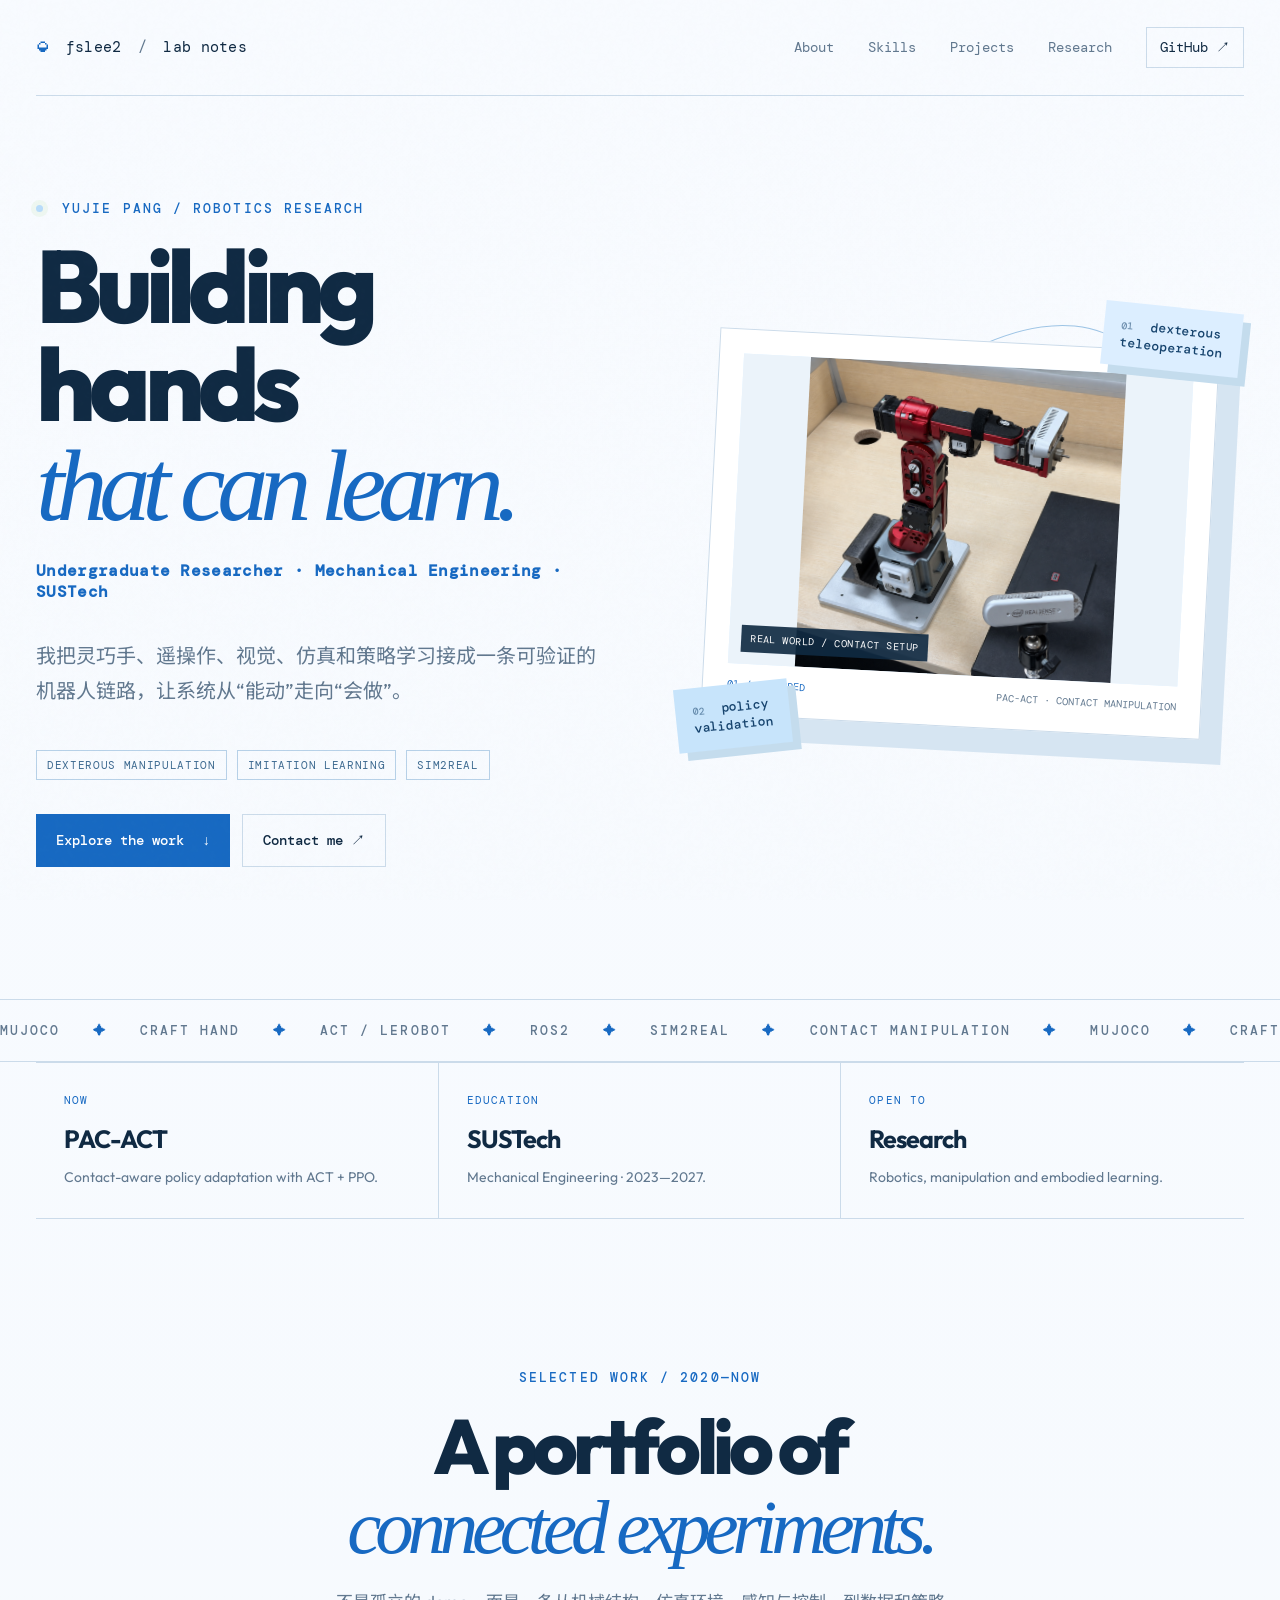
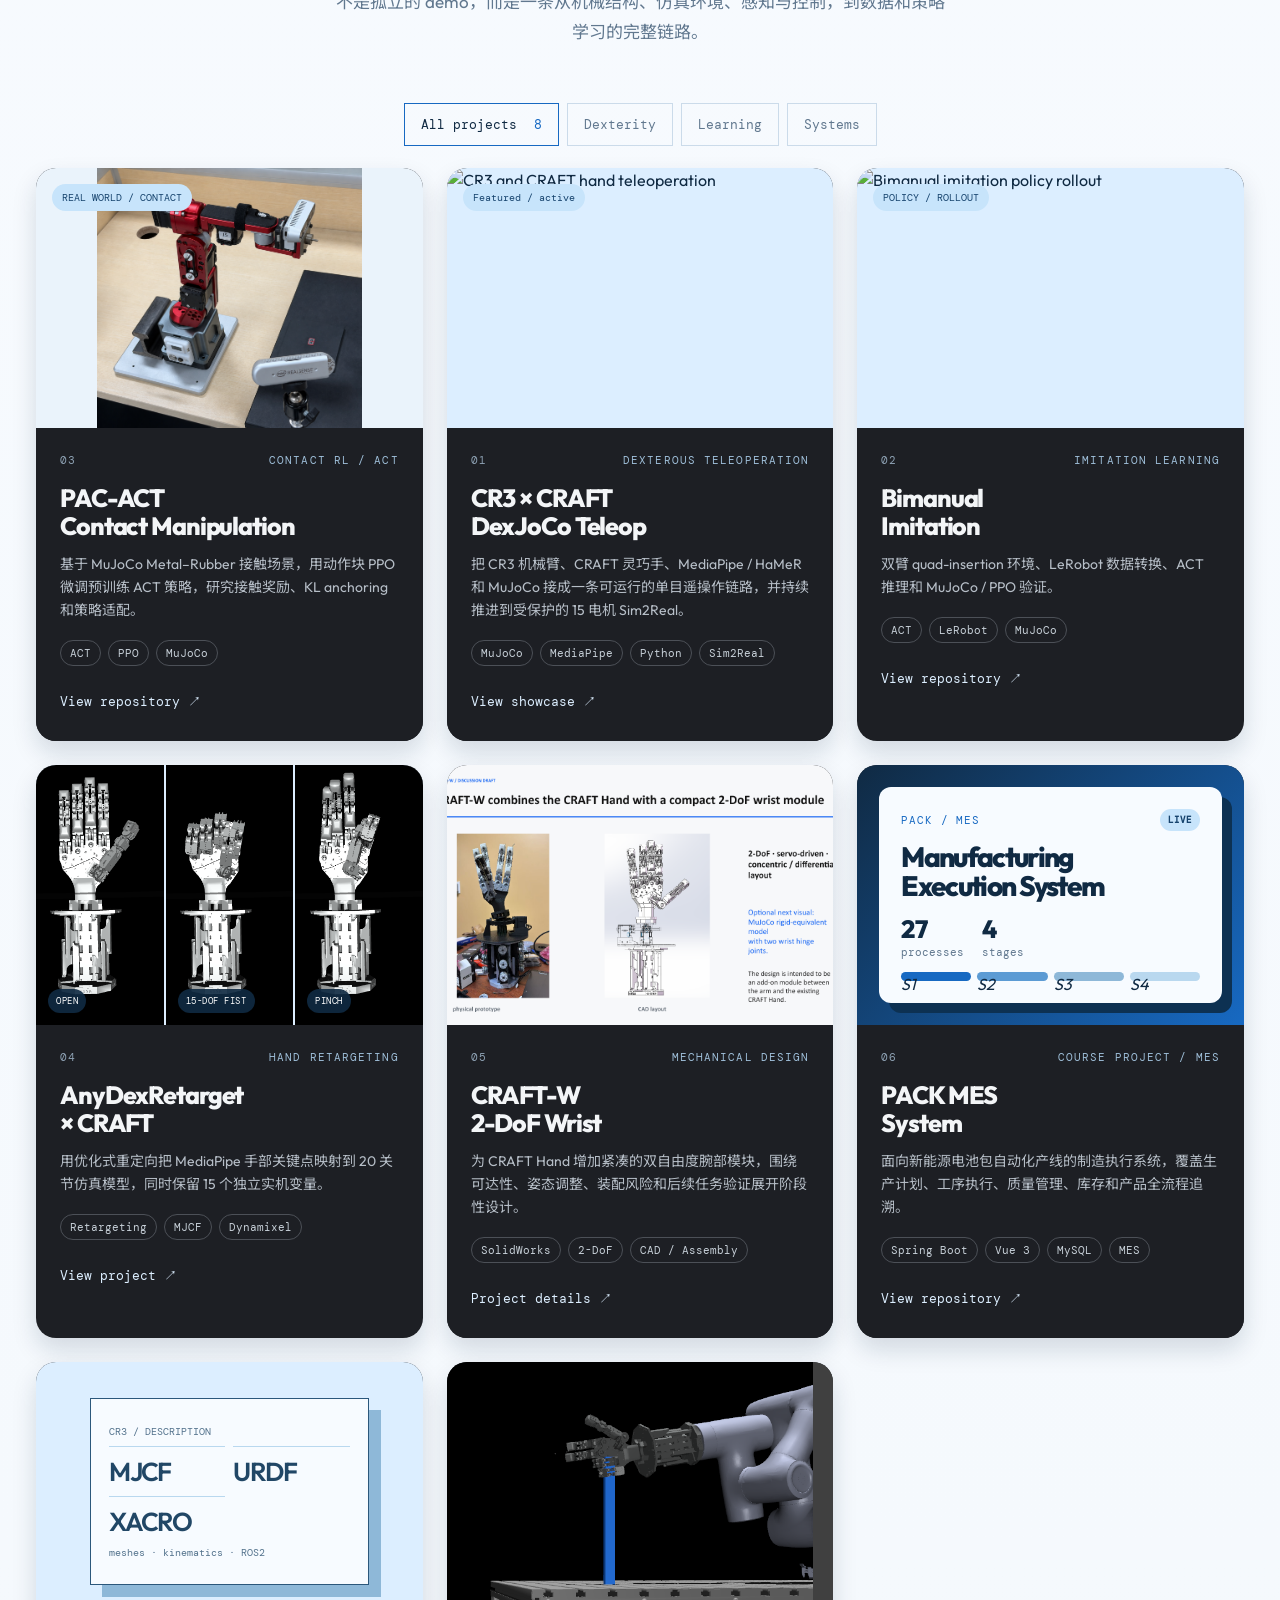
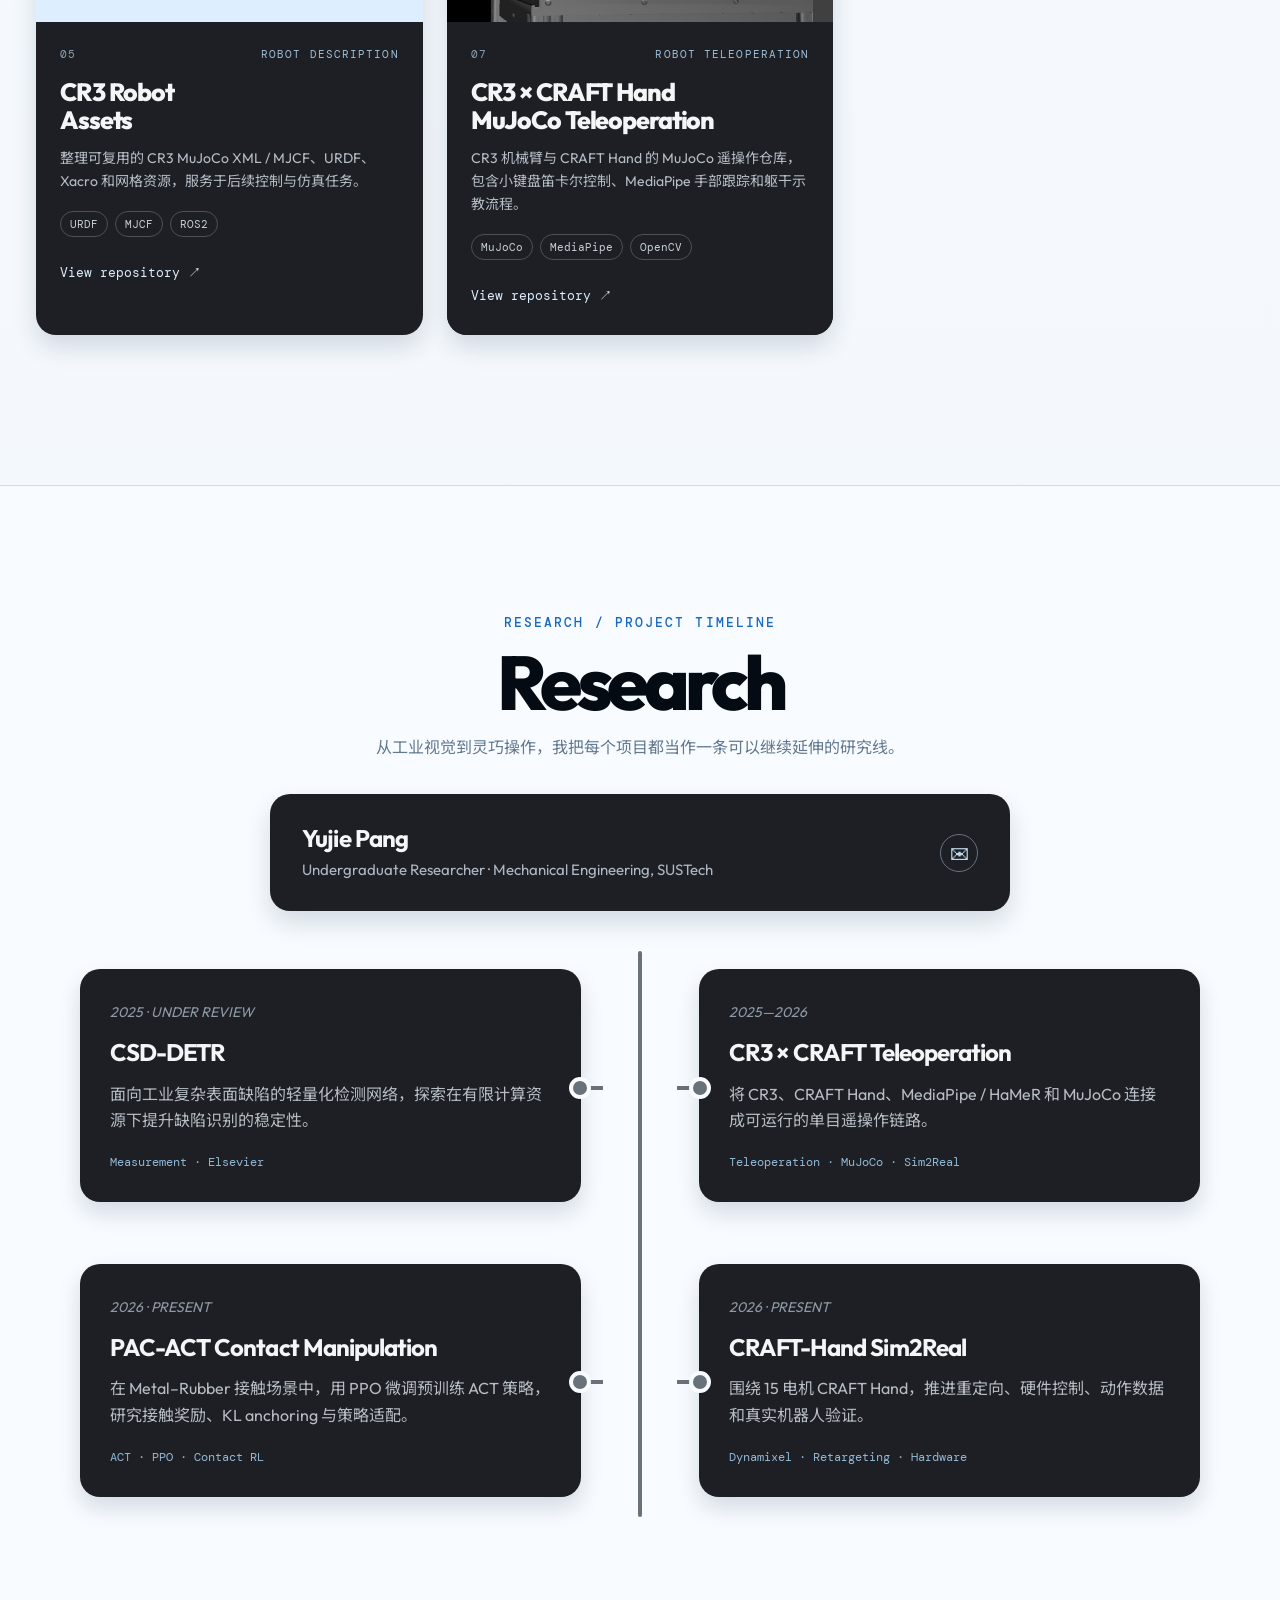
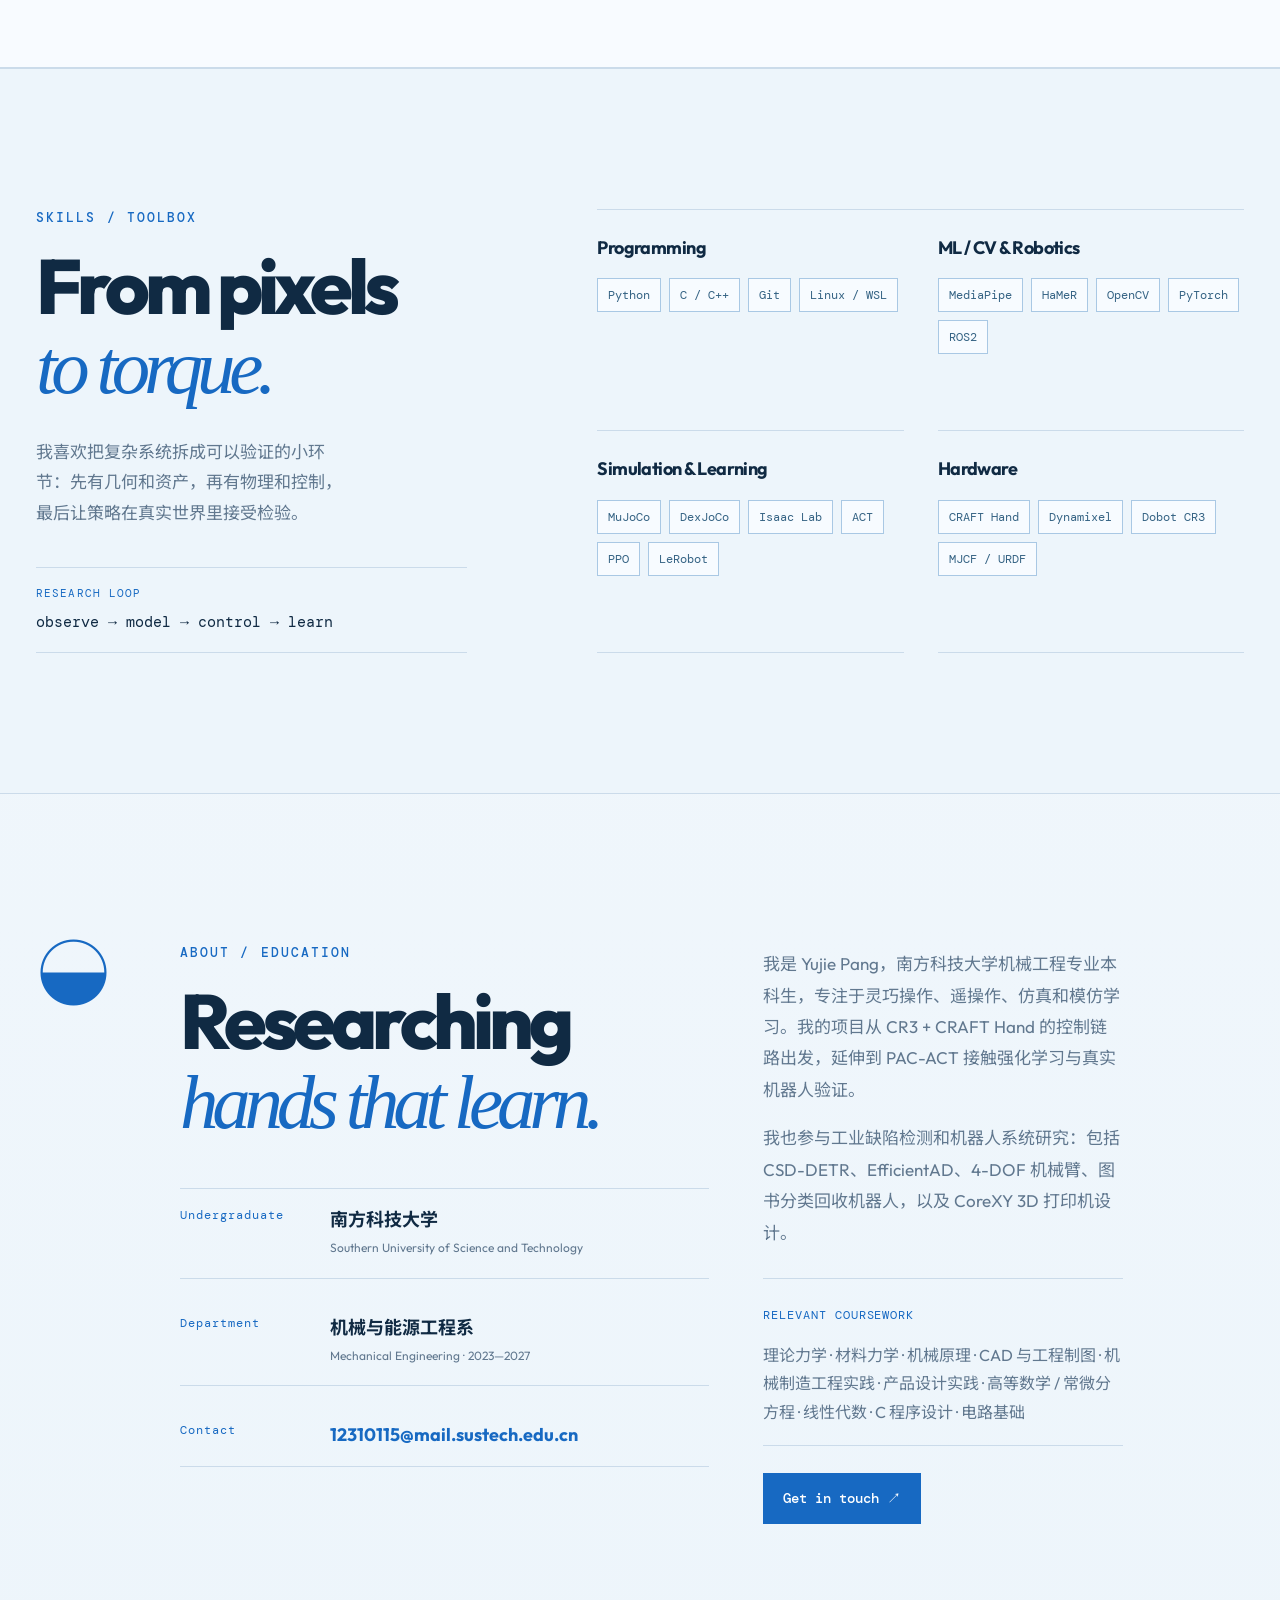
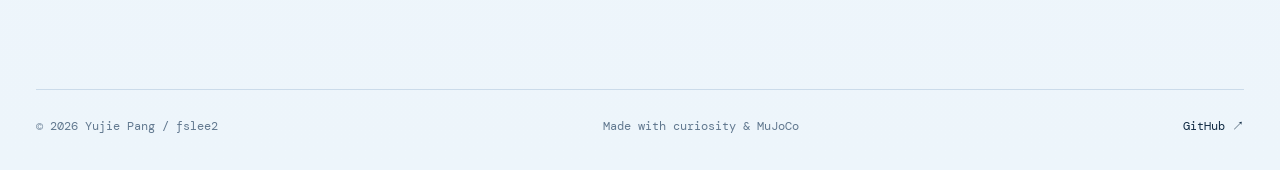
==== commit 22051d9d: "feat: add PACK MES course project" ====
--- a/index.html
+++ b/index.html
@@ -47,6 +47,7 @@
         <article class="project-card project-pac-act" data-category="learning systems"><div class="project-media"><img src="assets/pac-act/pac_act_contact_setup.png" alt="PAC-ACT real robot contact manipulation setup" /><span class="status">REAL WORLD / CONTACT</span></div><div class="project-body"><div class="project-kicker"><span>03</span><span>CONTACT RL / ACT</span></div><h3>PAC-ACT<br>Contact Manipulation</h3><p>基于 MuJoCo Metal–Rubber 接触场景，用动作块 PPO 微调预训练 ACT 策略，研究接触奖励、KL anchoring 和策略适配。</p><div class="tags"><span>ACT</span><span>PPO</span><span>MuJoCo</span></div><a class="text-link" href="https://github.com/fslee2/PAC-ACT" target="_blank" rel="noreferrer">View repository ↗</a></div></article>
         <article class="project-card" data-category="dexterity"><div class="project-media tri"><div class="tri-panel"><img src="assets/anydex/craft_open.png" alt="CRAFT hand open pose" /><span>OPEN</span></div><div class="tri-panel"><img src="assets/anydex/craft_fist_15dof.png" alt="CRAFT hand fist pose" /><span>15-DOF FIST</span></div><div class="tri-panel"><img src="assets/anydex/craft_thumb_index_pinch.png" alt="CRAFT hand thumb index pinch pose" /><span>PINCH</span></div></div><div class="project-body"><div class="project-kicker"><span>04</span><span>HAND RETARGETING</span></div><h3>AnyDexRetarget<br>× CRAFT</h3><p>用优化式重定向把 MediaPipe 手部关键点映射到 20 关节仿真模型，同时保留 15 个独立实机变量。</p><div class="tags"><span>Retargeting</span><span>MJCF</span><span>Dynamixel</span></div><a class="text-link" href="https://github.com/fslee2/AnyDexRetarget_CRAFT" target="_blank" rel="noreferrer">View project ↗</a></div></article>
         <article class="project-card" data-category="dexterity systems"><div class="project-media pale"><img src="assets/craft-w/craft_w_stage_report.png" alt="CRAFT-W compact two degree of freedom wrist CAD and prototype" /></div><div class="project-body"><div class="project-kicker"><span>05</span><span>MECHANICAL DESIGN</span></div><h3>CRAFT-W<br>2-DoF Wrist</h3><p>为 CRAFT Hand 增加紧凑的双自由度腕部模块，围绕可达性、姿态调整、装配风险和后续任务验证展开阶段性设计。</p><div class="tags"><span>SolidWorks</span><span>2-DoF</span><span>CAD / Assembly</span></div><a class="text-link" href="mailto:12310115@mail.sustech.edu.cn?subject=CRAFT-W%20project">Project details ↗</a></div></article>
+        <article class="project-card" data-category="systems"><div class="project-media mes-card"><div class="mes-card-inner"><div class="mes-card-top"><span>PACK / MES</span><strong>LIVE</strong></div><div class="mes-card-title">Manufacturing<br>Execution System</div><div class="mes-card-metrics"><span><b>27</b> processes</span><span><b>4</b> stages</span></div><div class="mes-card-flow"><i>S1</i><i>S2</i><i>S3</i><i>S4</i></div></div></div><div class="project-body"><div class="project-kicker"><span>06</span><span>COURSE PROJECT / MES</span></div><h3>PACK MES<br>System</h3><p>面向新能源电池包自动化产线的制造执行系统，覆盖生产计划、工序执行、质量管理、库存和产品全流程追溯。</p><div class="tags"><span>Spring Boot</span><span>Vue 3</span><span>MySQL</span><span>MES</span></div><a class="text-link" href="https://github.com/fslee2/PACK_MES_SYSTEM" target="_blank" rel="noreferrer">View repository ↗</a></div></article>
         <article class="project-card" data-category="systems"><div class="project-media asset-card"><div class="asset-card-inner"><span class="asset-card-code">CR3 / DESCRIPTION</span><strong>MJCF</strong><strong>URDF</strong><strong>XACRO</strong><small>meshes · kinematics · ROS2</small></div></div><div class="project-body"><div class="project-kicker"><span>05</span><span>ROBOT DESCRIPTION</span></div><h3>CR3 Robot<br>Assets</h3><p>整理可复用的 CR3 MuJoCo XML / MJCF、URDF、Xacro 和网格资源，服务于后续控制与仿真任务。</p><div class="tags"><span>URDF</span><span>MJCF</span><span>ROS2</span></div><a class="text-link" href="https://github.com/fslee2/cr3-robot-description-assets" target="_blank" rel="noreferrer">View repository ↗</a></div></article>
         <article class="project-card" data-visibility="hidden" data-category="systems"><div class="project-media warm"><img src="assets/lab/real_robot_setup.jpg" alt="Real robot manipulation setup" /></div><div class="project-body"><div class="project-kicker"><span>06</span><span>HARDWARE / RESEARCH</span></div><h3>CRAFT-W<br>Research Workspace</h3><p>集中管理实验配置、轨迹、结果、图表和论文材料，把一次次硬件试验沉淀成可复现的研究记录。</p><div class="tags"><span>Experiments</span><span>Paper</span><span>Analysis</span></div><a class="text-link" href="https://github.com/fslee2" target="_blank" rel="noreferrer">Explore GitHub ↗</a></div></article>
         <article class="project-card" data-category="dexterity systems"><div class="project-media dark"><img src="assets/teleop-teacher/teleop_teacher_mujoco.png" alt="CR3 and CRAFT Hand MuJoCo teleoperation scene" /></div><div class="project-body"><div class="project-kicker"><span>07</span><span>ROBOT TELEOPERATION</span></div><h3>CR3 × CRAFT Hand<br>MuJoCo Teleoperation</h3><p>CR3 机械臂与 CRAFT Hand 的 MuJoCo 遥操作仓库，包含小键盘笛卡尔控制、MediaPipe 手部跟踪和躯干示教流程。</p><div class="tags"><span>MuJoCo</span><span>MediaPipe</span><span>OpenCV</span></div><a class="text-link" href="https://github.com/fslee2/Dobot-Crafthand" target="_blank" rel="noreferrer">View repository ↗</a></div></article>
--- a/styles.css
+++ b/styles.css
@@ -16,5 +16,7 @@
 .section-heading{text-align:center;display:block}.section-heading .section-intro{width:min(620px,100%);margin:20px auto 0}.filter-row{justify-content:center}
 .project-grid .project-card:nth-of-type(6){display:block}.project-grid .project-card[data-visibility="hidden"]{display:none}
 .project-grid .project-card:nth-of-type(8),.project-grid .project-card:nth-of-type(9),.project-grid .project-card:nth-of-type(10){display:block}.project-grid .project-card[data-visibility="hidden"]{display:none}
+.mes-card{display:grid;place-items:center;background:linear-gradient(135deg,#102a43,#1769c2);padding:22px}.mes-card-inner{width:100%;height:100%;padding:22px;background:#f7fbff;color:#102a43;border-radius:12px;box-shadow:10px 10px 0 #0d3152;display:flex;flex-direction:column;justify-content:space-between}.mes-card-top{display:flex;justify-content:space-between;align-items:center;font:11px var(--mono);letter-spacing:.08em;color:#1769c2}.mes-card-top strong{padding:5px 8px;border-radius:999px;background:#c7e4fb;color:#17446e;font-size:9px}.mes-card-title{font:800 28px/1.02 Outfit,var(--sans);letter-spacing:-.06em}.mes-card-metrics{display:flex;gap:18px;color:#61788f;font:11px var(--mono)}.mes-card-metrics b{display:block;color:#102a43;font:800 25px Outfit,var(--sans)}.mes-card-flow{display:grid;grid-template-columns:repeat(4,1fr);gap:6px}.mes-card-flow i{height:9px;background:#1769c2;border-radius:99px;display:block}.mes-card-flow i:nth-child(2){background:#5c9bd4}.mes-card-flow i:nth-child(3){background:#8eb8d8}.mes-card-flow i:nth-child(4){background:#b9d8ef}
 .hero-showcase-single{grid-template-columns:1fr}.hero-showcase-single>div{height:310px}.hero-showcase-single img{object-fit:cover;padding:0!important}@media(max-width:800px){.hero-showcase-single>div{height:250px}}
 .project-pac-act .project-media{background:#eaf3fb}.project-pac-act .project-media img{object-fit:contain;background:#eaf3fb}.hero-showcase-single img{object-fit:contain;background:#eaf3fb}
+.project-grid .project-card{display:block}.project-grid .project-card[data-visibility="hidden"]{display:none}
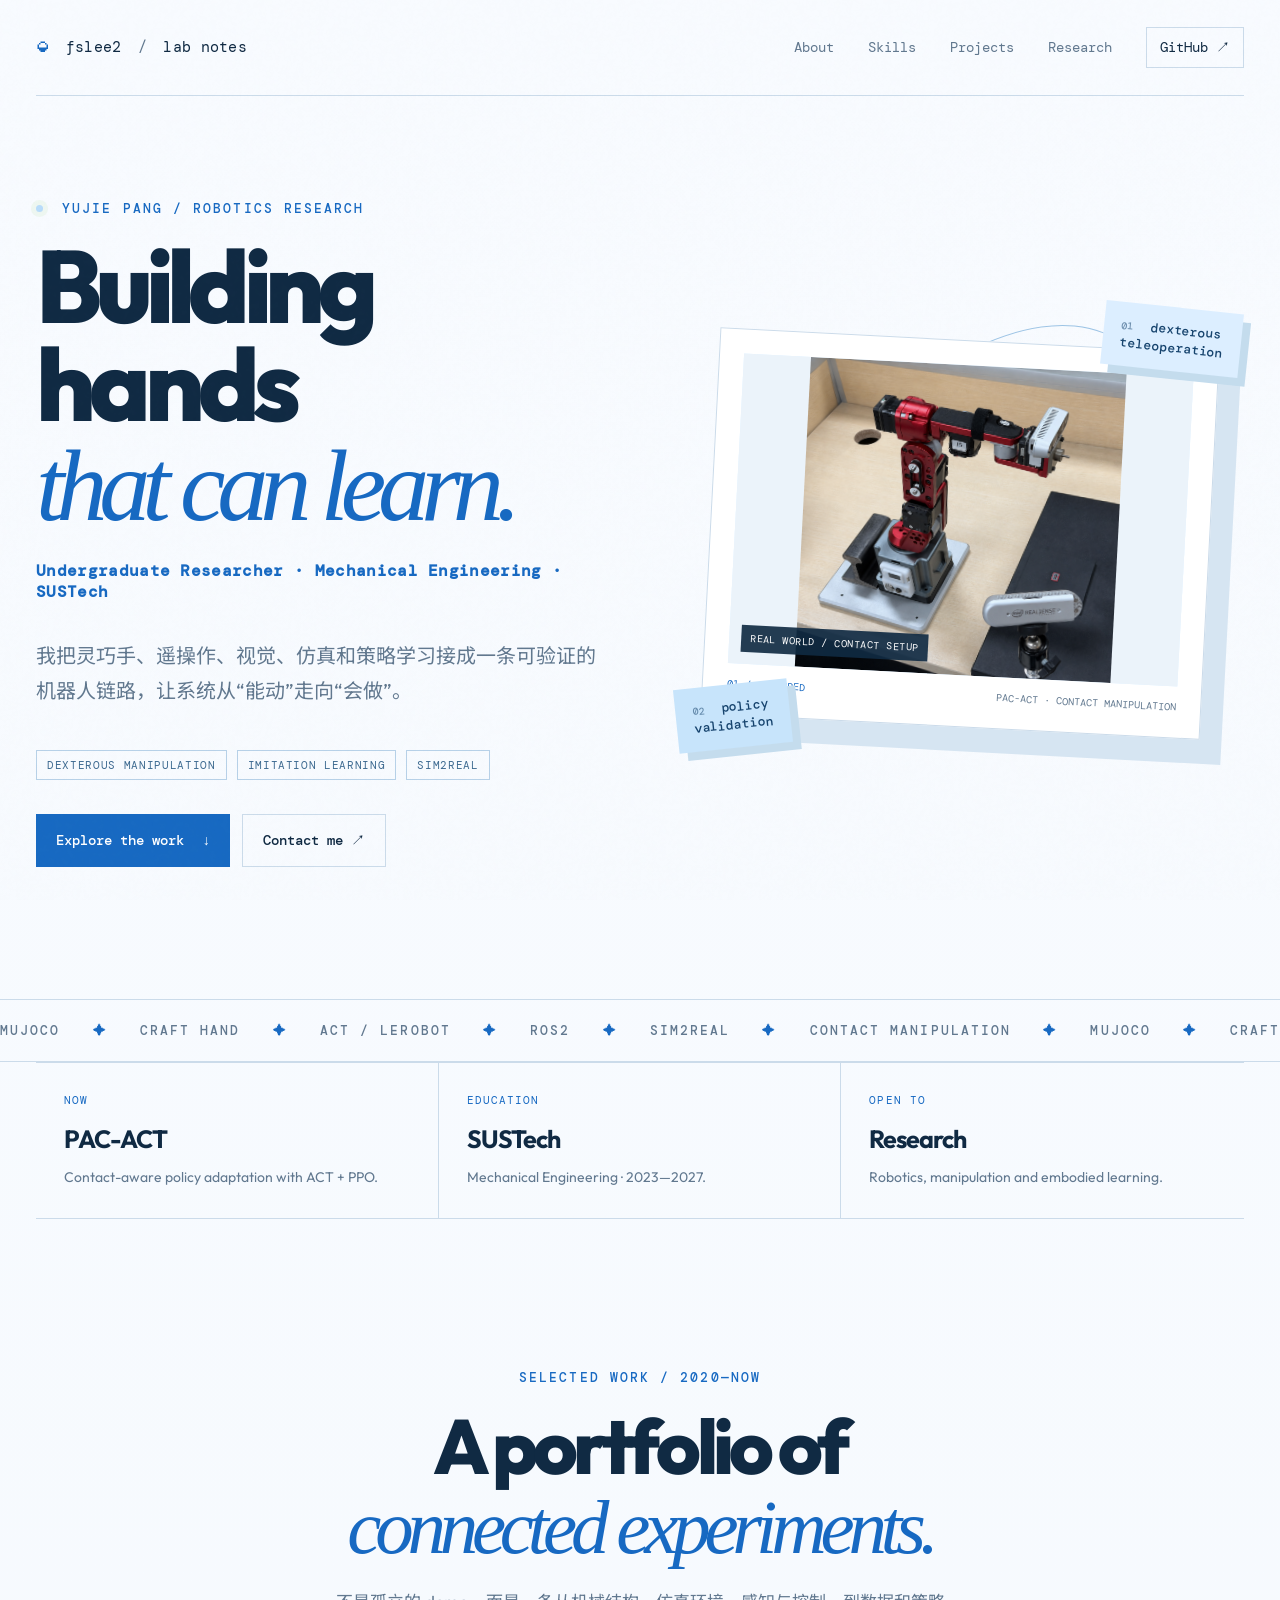
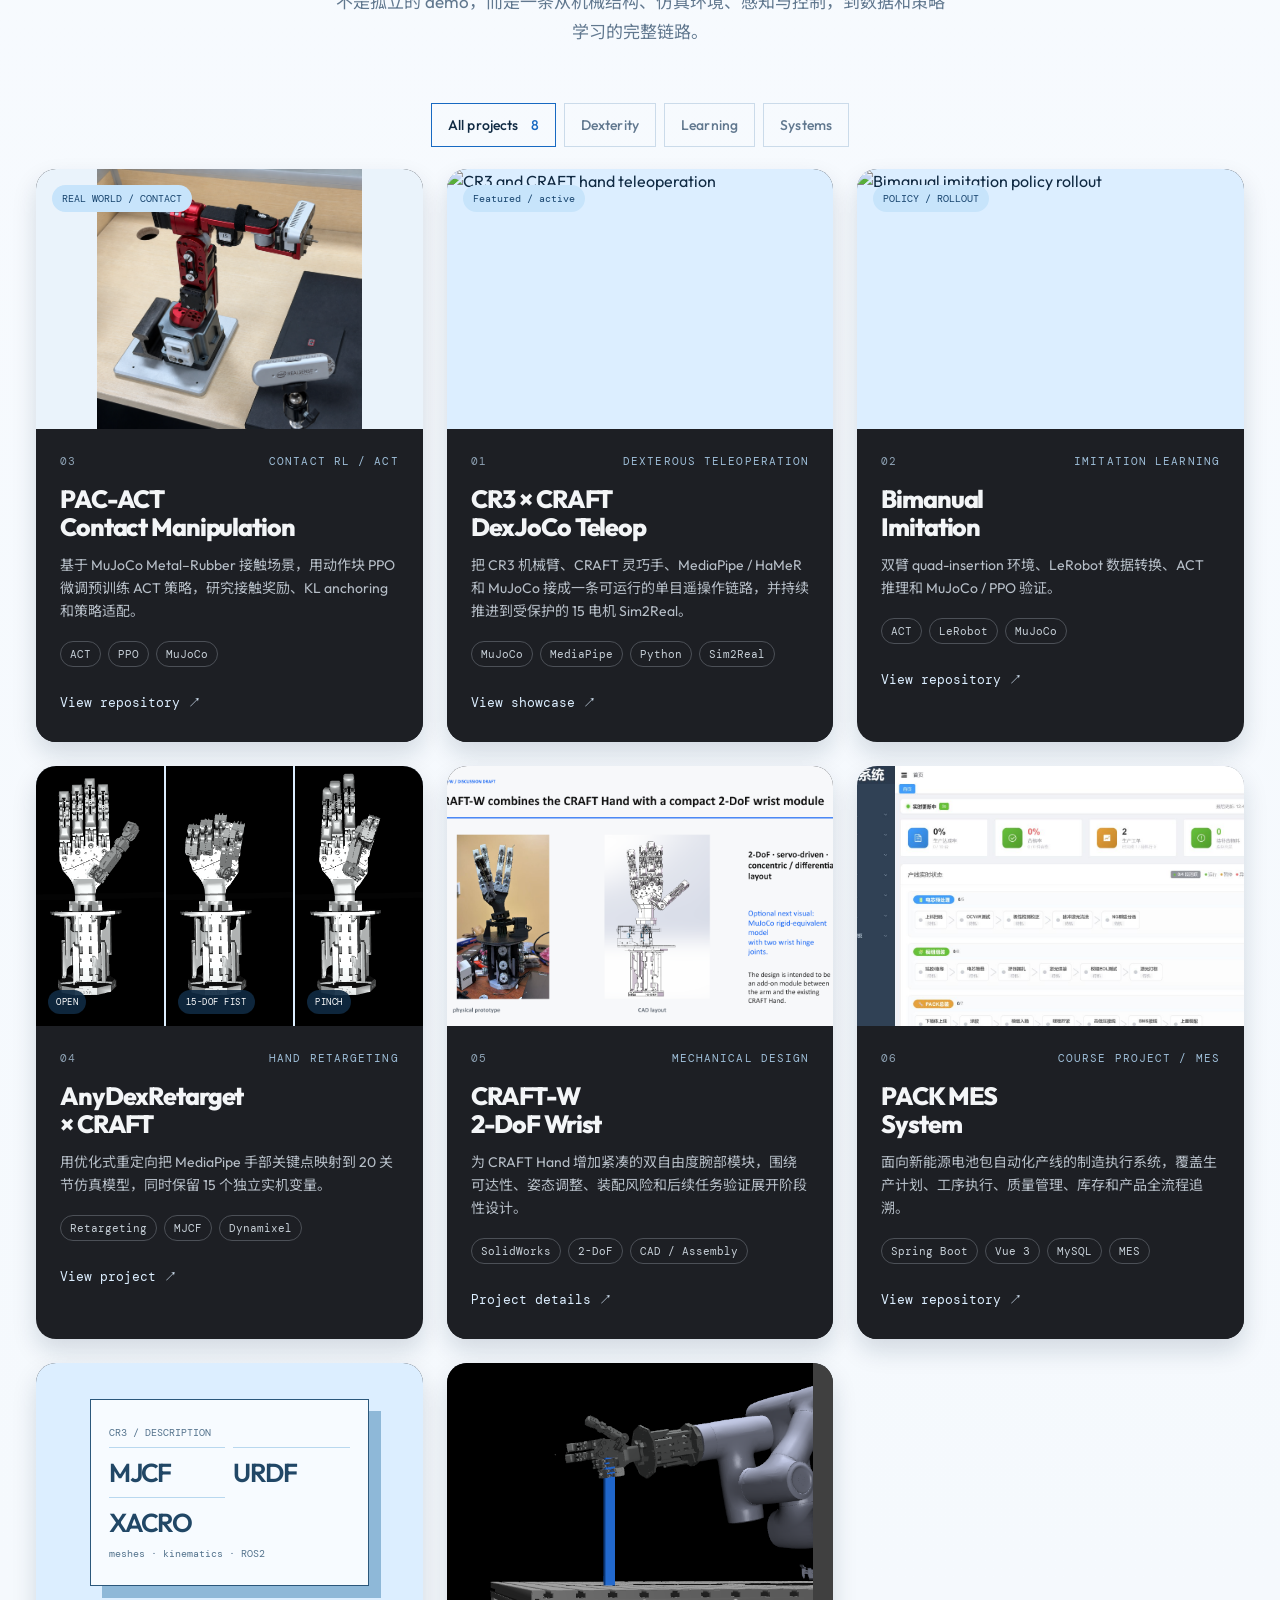
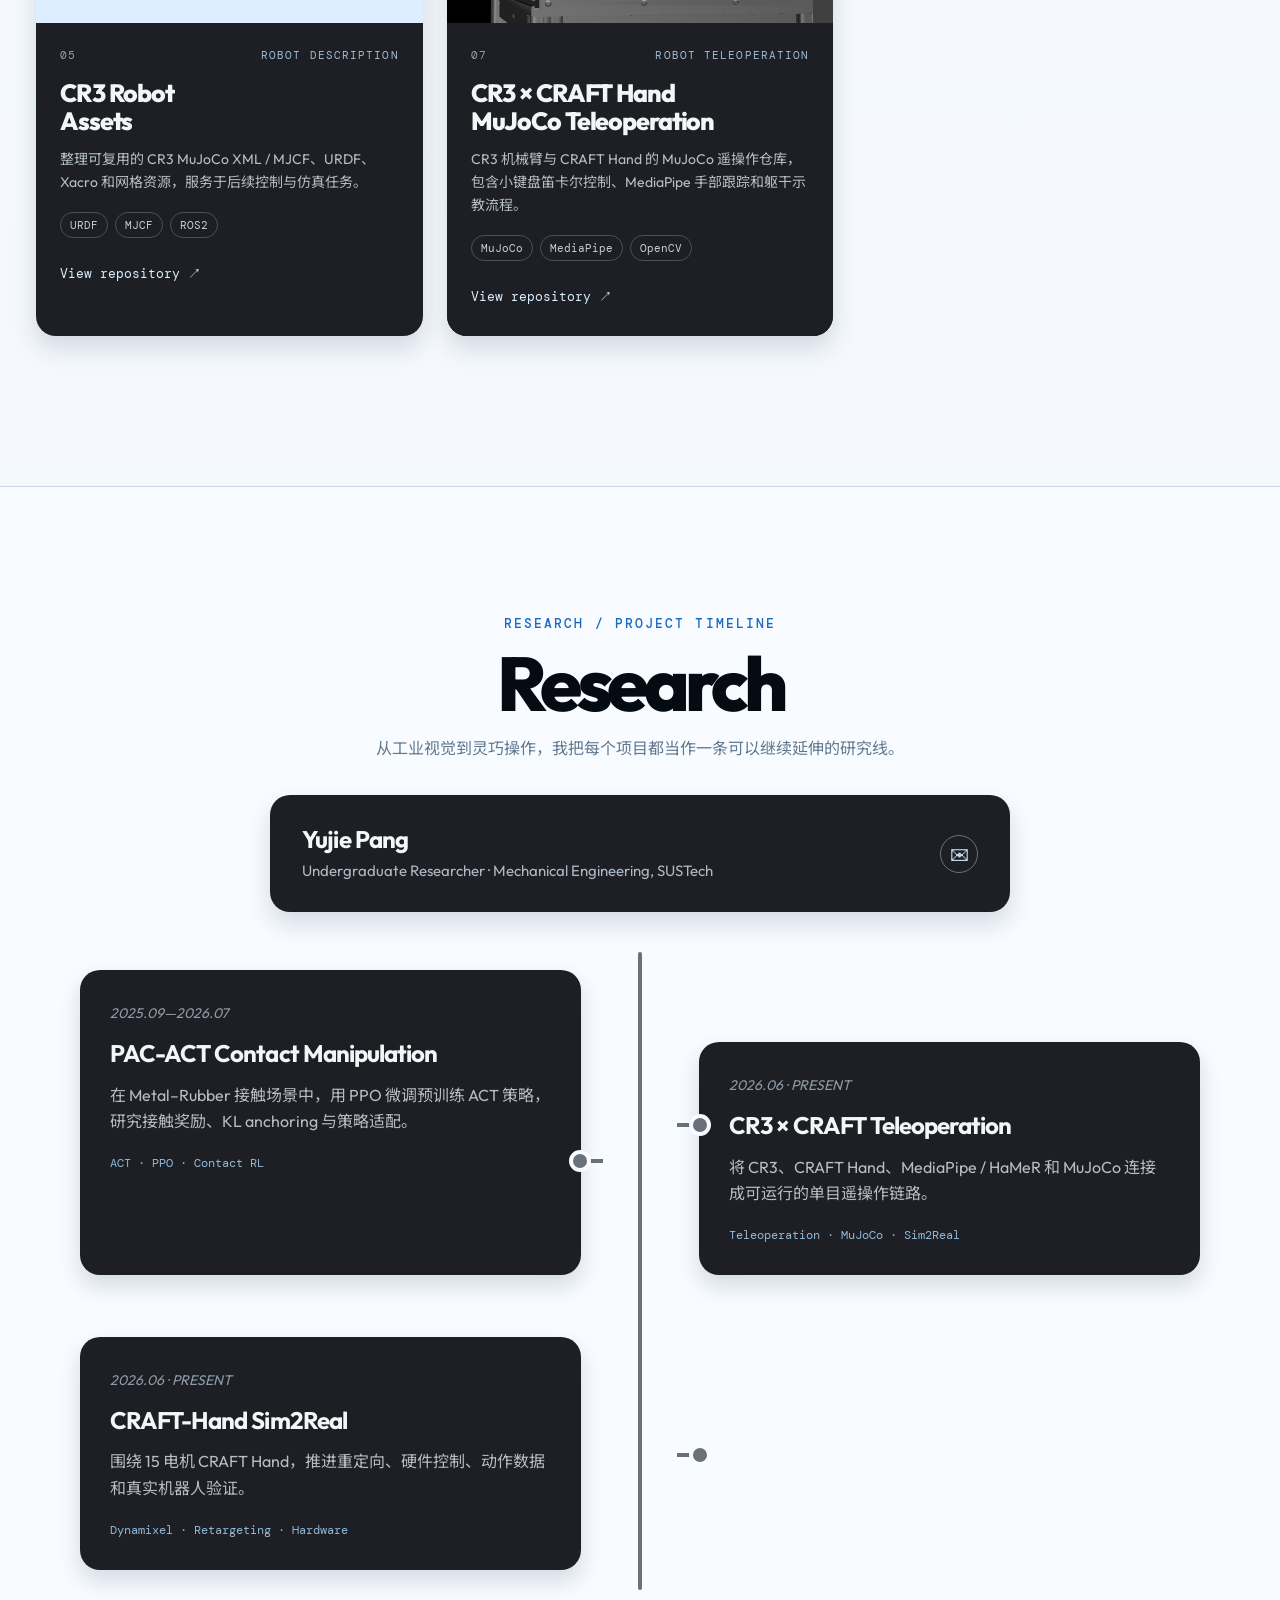
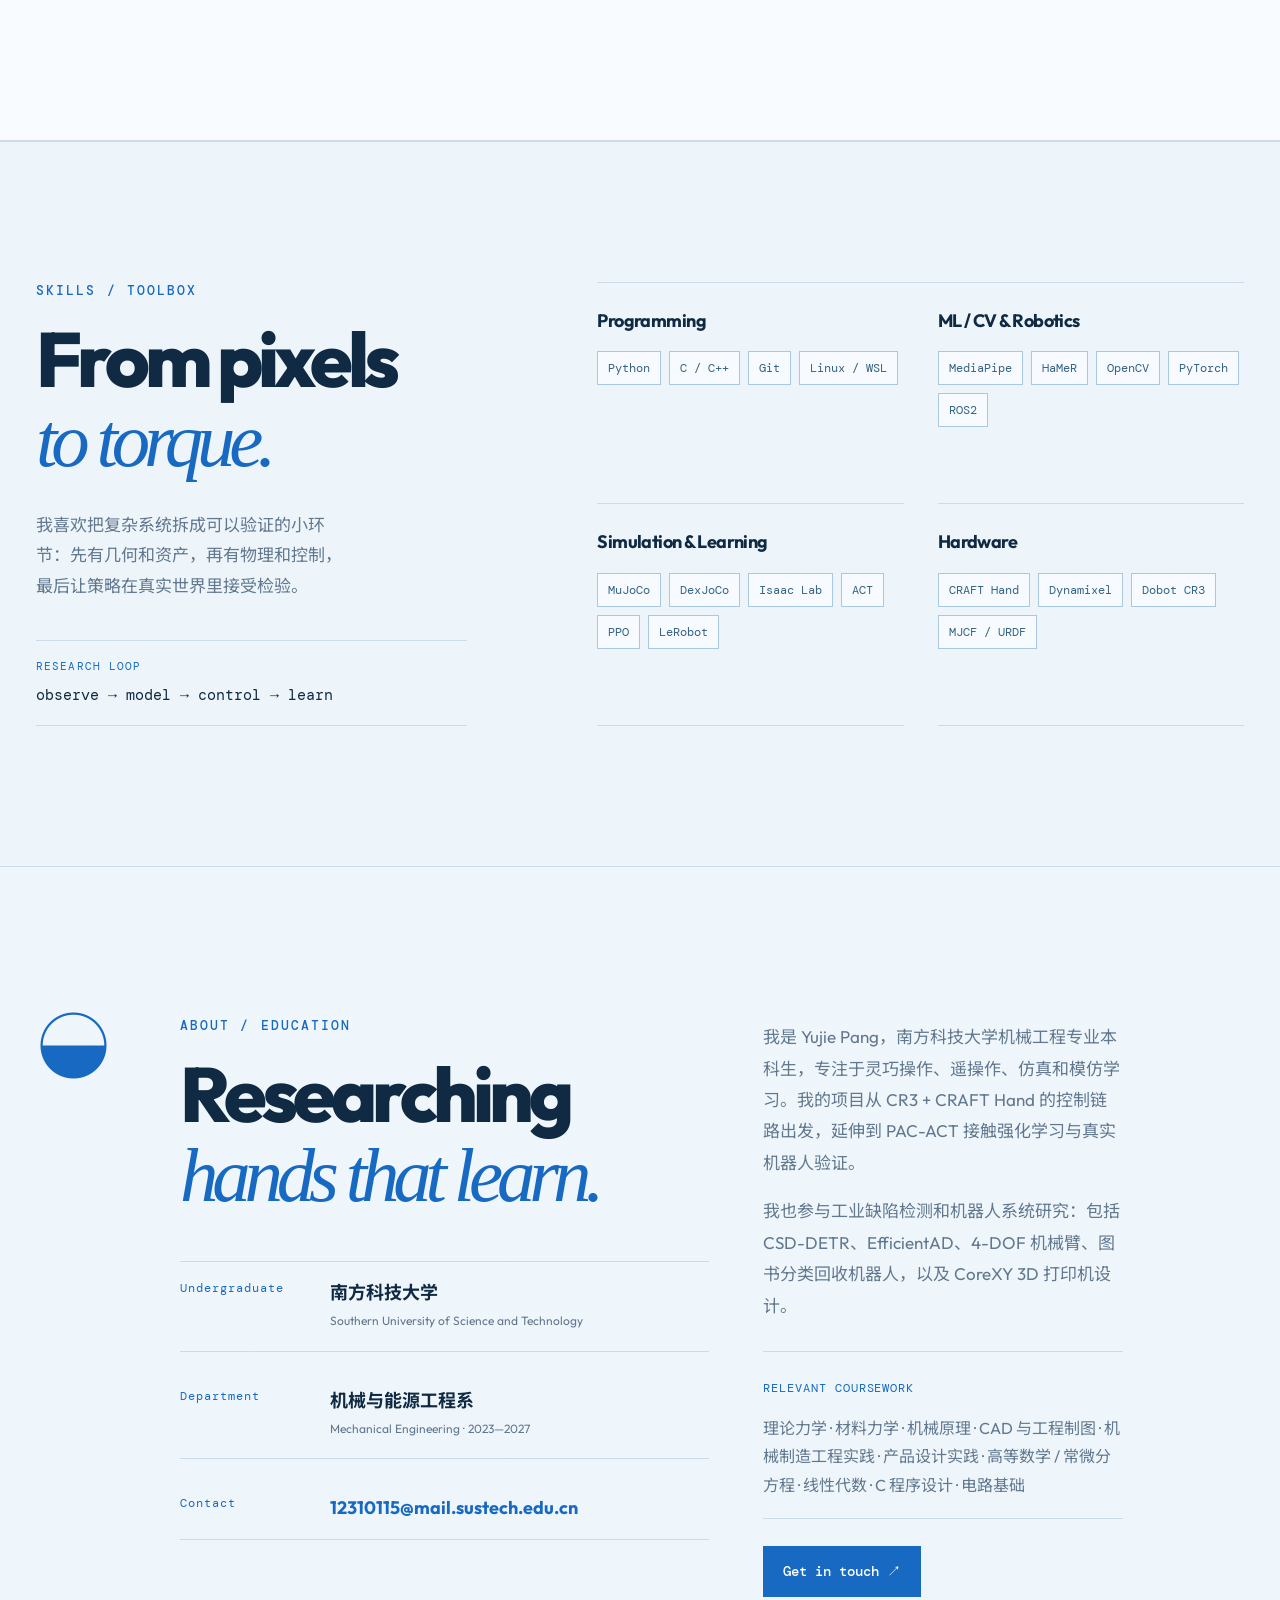
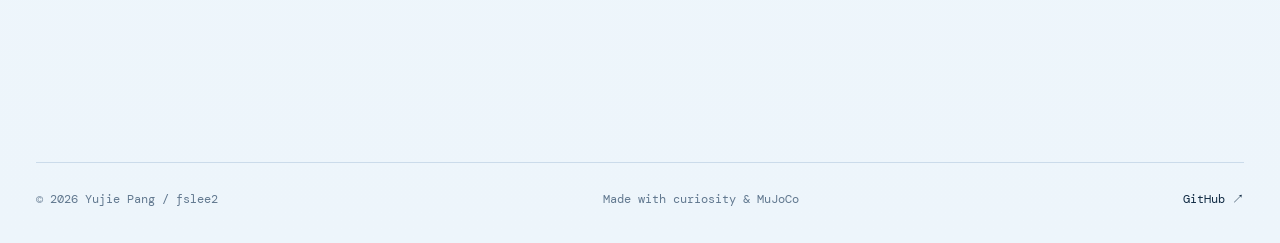
==== commit be6c17b2: "content: update research timeline dates" ====
--- a/index.html
+++ b/index.html
@@ -57,7 +57,7 @@
       </div>
     </section>
 
-    <section id="research" class="research-section"><div class="container research-timeline"><div class="research-heading"><p class="eyebrow">RESEARCH / PROJECT TIMELINE</p><h2>Research</h2><p>从工业视觉到灵巧操作，我把每个项目都当作一条可以继续延伸的研究线。</p></div><div class="research-affiliation"><div><strong>Yujie Pang</strong><span>Undergraduate Researcher · Mechanical Engineering, SUSTech</span></div><a href="mailto:12310115@mail.sustech.edu.cn" aria-label="Email Yujie Pang">✉</a></div><div class="timeline"><article class="timeline-card timeline-left"><span class="timeline-date">2025 · UNDER REVIEW</span><h3>CSD-DETR</h3><p>面向工业复杂表面缺陷的轻量化检测网络，探索在有限计算资源下提升缺陷识别的稳定性。</p><small>Measurement · Elsevier</small></article><article class="timeline-card timeline-right"><span class="timeline-date">2025—2026</span><h3>CR3 × CRAFT Teleoperation</h3><p>将 CR3、CRAFT Hand、MediaPipe / HaMeR 和 MuJoCo 连接成可运行的单目遥操作链路。</p><small>Teleoperation · MuJoCo · Sim2Real</small></article><article class="timeline-card timeline-left"><span class="timeline-date">2026 · PRESENT</span><h3>PAC-ACT Contact Manipulation</h3><p>在 Metal–Rubber 接触场景中，用 PPO 微调预训练 ACT 策略，研究接触奖励、KL anchoring 与策略适配。</p><small>ACT · PPO · Contact RL</small></article><article class="timeline-card timeline-right"><span class="timeline-date">2026 · PRESENT</span><h3>CRAFT-Hand Sim2Real</h3><p>围绕 15 电机 CRAFT Hand，推进重定向、硬件控制、动作数据和真实机器人验证。</p><small>Dynamixel · Retargeting · Hardware</small></article></div></div></section>
+    <section id="research" class="research-section"><div class="container research-timeline"><div class="research-heading"><p class="eyebrow">RESEARCH / PROJECT TIMELINE</p><h2>Research</h2><p>从工业视觉到灵巧操作，我把每个项目都当作一条可以继续延伸的研究线。</p></div><div class="research-affiliation"><div><strong>Yujie Pang</strong><span>Undergraduate Researcher · Mechanical Engineering, SUSTech</span></div><a href="mailto:12310115@mail.sustech.edu.cn" aria-label="Email Yujie Pang">✉</a></div><div class="timeline"><article class="timeline-card timeline-left"><span class="timeline-date">2025.09—2026.07</span><h3>PAC-ACT Contact Manipulation</h3><p>在 Metal–Rubber 接触场景中，用 PPO 微调预训练 ACT 策略，研究接触奖励、KL anchoring 与策略适配。</p><small>ACT · PPO · Contact RL</small></article><article class="timeline-card timeline-right"><span class="timeline-date">2026.06 · PRESENT</span><h3>CR3 × CRAFT Teleoperation</h3><p>将 CR3、CRAFT Hand、MediaPipe / HaMeR 和 MuJoCo 连接成可运行的单目遥操作链路。</p><small>Teleoperation · MuJoCo · Sim2Real</small></article><article class="timeline-card timeline-left"><span class="timeline-date">2026.06 · PRESENT</span><h3>CRAFT-Hand Sim2Real</h3><p>围绕 15 电机 CRAFT Hand，推进重定向、硬件控制、动作数据和真实机器人验证。</p><small>Dynamixel · Retargeting · Hardware</small></article></div></div></section>
 
     <section id="skills" class="stack-section"><div class="container stack-layout"><div><p class="eyebrow">SKILLS / TOOLBOX</p><h2>From pixels<br><em>to torque.</em></h2><p class="stack-copy">我喜欢把复杂系统拆成可以验证的小环节：先有几何和资产，再有物理和控制，最后让策略在真实世界里接受检验。</p><div class="skill-note"><span>RESEARCH LOOP</span><strong>observe → model → control → learn</strong></div></div><div class="skills-groups"><div class="skill-group"><h3>Programming</h3><div class="skill-chips"><span>Python</span><span>C / C++</span><span>Git</span><span>Linux / WSL</span></div></div><div class="skill-group"><h3>ML / CV &amp; Robotics</h3><div class="skill-chips"><span>MediaPipe</span><span>HaMeR</span><span>OpenCV</span><span>PyTorch</span><span>ROS2</span></div></div><div class="skill-group"><h3>Simulation &amp; Learning</h3><div class="skill-chips"><span>MuJoCo</span><span>DexJoCo</span><span>Isaac Lab</span><span>ACT</span><span>PPO</span><span>LeRobot</span></div></div><div class="skill-group"><h3>Hardware</h3><div class="skill-chips"><span>CRAFT Hand</span><span>Dynamixel</span><span>Dobot CR3</span><span>MJCF / URDF</span></div></div></div></div></section>
 
--- a/styles.css
+++ b/styles.css
@@ -14,9 +14,13 @@
 :root{--sans:"Outfit","Noto Sans SC","PingFang SC","Microsoft YaHei",sans-serif}.hero h1,h2,.project-card h3,.about-section h2{font-family:Outfit,var(--sans);font-weight:800}
 .project-grid{grid-template-columns:repeat(3,minmax(0,1fr));gap:24px}.project-card,.project-featured{display:block;grid-column:span 1;border:0;border-radius:20px;overflow:hidden;background:#1d1f24;box-shadow:0 12px 24px #102a4326;transition:transform .28s var(--ease),box-shadow .28s var(--ease)}.project-card:hover{transform:translateY(-8px);border-color:transparent;box-shadow:0 20px 34px #102a4330}.project-media,.project-featured .project-media,.project-featured.project-pac-act .project-media{height:260px;min-height:0;border-radius:0;background:#dceeff}.project-media img{transition:transform .8s var(--ease)}.project-body,.project-featured .project-body{padding:25px 24px 27px;background:#1d1f24;color:#f3f5f7;min-height:276px}.project-kicker{color:#8ea2b4;font-size:11px}.project-kicker span:first-child{color:#8ea2b4}.project-kicker span:last-child{color:#9ebed8}.project-card h3,.project-featured h3{font-family:Outfit,var(--sans);font-size:25px;line-height:1.12;letter-spacing:-.045em;color:#f3f5f7;margin:17px 0 13px}.project-card p{color:#b6bec7;font-size:14px;line-height:1.65;margin:0 0 18px}.tags{gap:7px;margin:18px 0 22px}.tags span{border:1px solid #4c5057;border-radius:999px;color:#c7d0d8;background:transparent;padding:5px 9px;font-size:11px}.text-link{color:#dceeff}.status{background:#c7e4fb;color:#17446e;left:16px;top:16px;border-radius:999px}.project-media.dual,.project-media.tri{height:260px;border-radius:0}.dual-panel span,.tri-panel span{border-radius:999px;left:12px;bottom:12px;padding:6px 8px;font-size:9px}.project-featured.project-pac-act .project-body{background:#1d1f24}.project-featured.project-pac-act h3{color:#f3f5f7}@media(max-width:980px){.project-grid{grid-template-columns:repeat(2,minmax(0,1fr))}}@media(max-width:800px){.project-grid{grid-template-columns:1fr;gap:22px}.project-media,.project-featured .project-media,.project-featured.project-pac-act .project-media,.project-media.dual,.project-media.tri{height:270px}.project-body,.project-featured .project-body{min-height:0;padding:25px 22px 26px}.project-card h3,.project-featured h3{font-size:29px}.project-card p{font-size:15px}}
 .section-heading{text-align:center;display:block}.section-heading .section-intro{width:min(620px,100%);margin:20px auto 0}.filter-row{justify-content:center}
+.filter{font-family:Outfit,var(--sans);font-size:14px;font-weight:500;letter-spacing:.01em}
+.timeline-card:nth-child(2),.timeline-card:nth-child(4){margin-top:72px}
+@media(max-width:800px){.timeline-card:nth-child(2),.timeline-card:nth-child(4){margin-top:0}}
 .project-grid .project-card:nth-of-type(6){display:block}.project-grid .project-card[data-visibility="hidden"]{display:none}
 .project-grid .project-card:nth-of-type(8),.project-grid .project-card:nth-of-type(9),.project-grid .project-card:nth-of-type(10){display:block}.project-grid .project-card[data-visibility="hidden"]{display:none}
 .mes-card{display:grid;place-items:center;background:linear-gradient(135deg,#102a43,#1769c2);padding:22px}.mes-card-inner{width:100%;height:100%;padding:22px;background:#f7fbff;color:#102a43;border-radius:12px;box-shadow:10px 10px 0 #0d3152;display:flex;flex-direction:column;justify-content:space-between}.mes-card-top{display:flex;justify-content:space-between;align-items:center;font:11px var(--mono);letter-spacing:.08em;color:#1769c2}.mes-card-top strong{padding:5px 8px;border-radius:999px;background:#c7e4fb;color:#17446e;font-size:9px}.mes-card-title{font:800 28px/1.02 Outfit,var(--sans);letter-spacing:-.06em}.mes-card-metrics{display:flex;gap:18px;color:#61788f;font:11px var(--mono)}.mes-card-metrics b{display:block;color:#102a43;font:800 25px Outfit,var(--sans)}.mes-card-flow{display:grid;grid-template-columns:repeat(4,1fr);gap:6px}.mes-card-flow i{height:9px;background:#1769c2;border-radius:99px;display:block}.mes-card-flow i:nth-child(2){background:#5c9bd4}.mes-card-flow i:nth-child(3){background:#8eb8d8}.mes-card-flow i:nth-child(4){background:#b9d8ef}
 .hero-showcase-single{grid-template-columns:1fr}.hero-showcase-single>div{height:310px}.hero-showcase-single img{object-fit:cover;padding:0!important}@media(max-width:800px){.hero-showcase-single>div{height:250px}}
 .project-pac-act .project-media{background:#eaf3fb}.project-pac-act .project-media img{object-fit:contain;background:#eaf3fb}.hero-showcase-single img{object-fit:contain;background:#eaf3fb}
 .project-grid .project-card{display:block}.project-grid .project-card[data-visibility="hidden"]{display:none}
+.project-grid .mes-card{padding:0;background:#eaf3fb url('assets/pack-mes/dashboard-real.png') center/cover no-repeat}.project-grid .mes-card-inner{display:none}
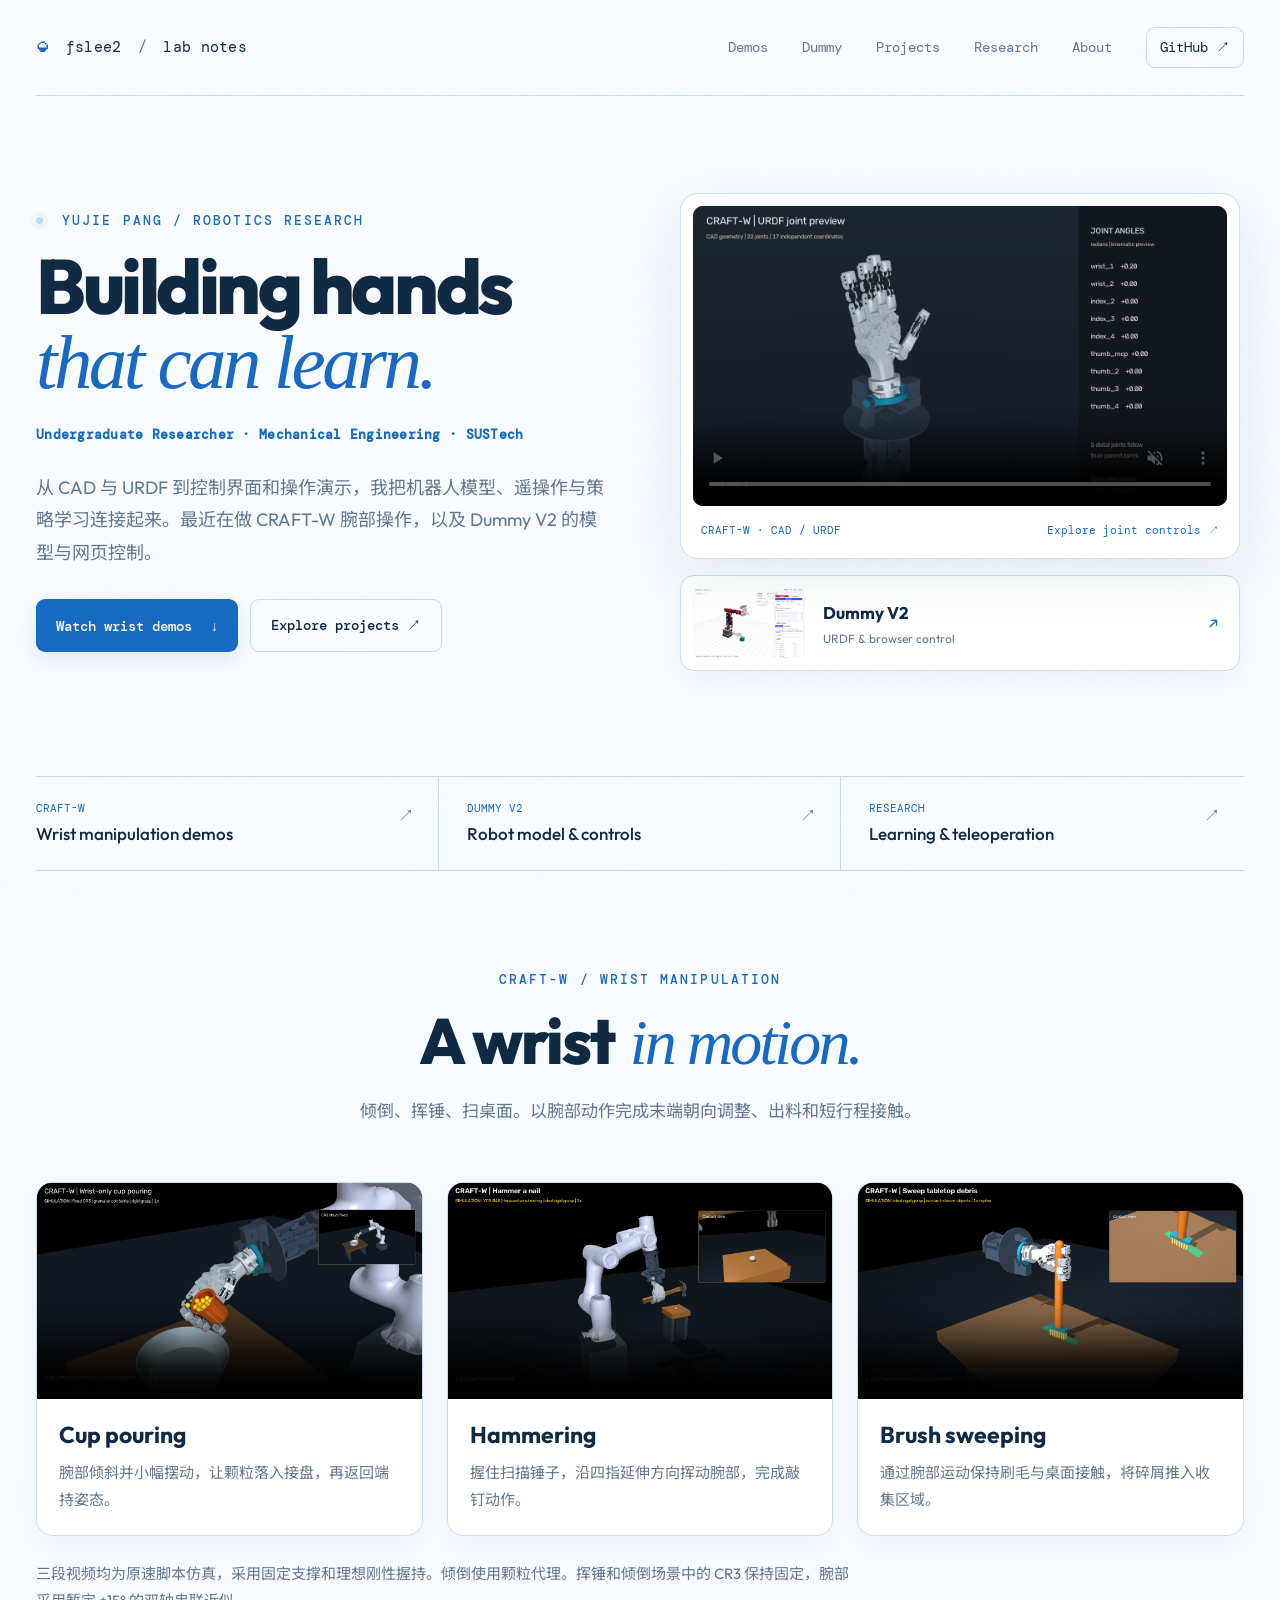
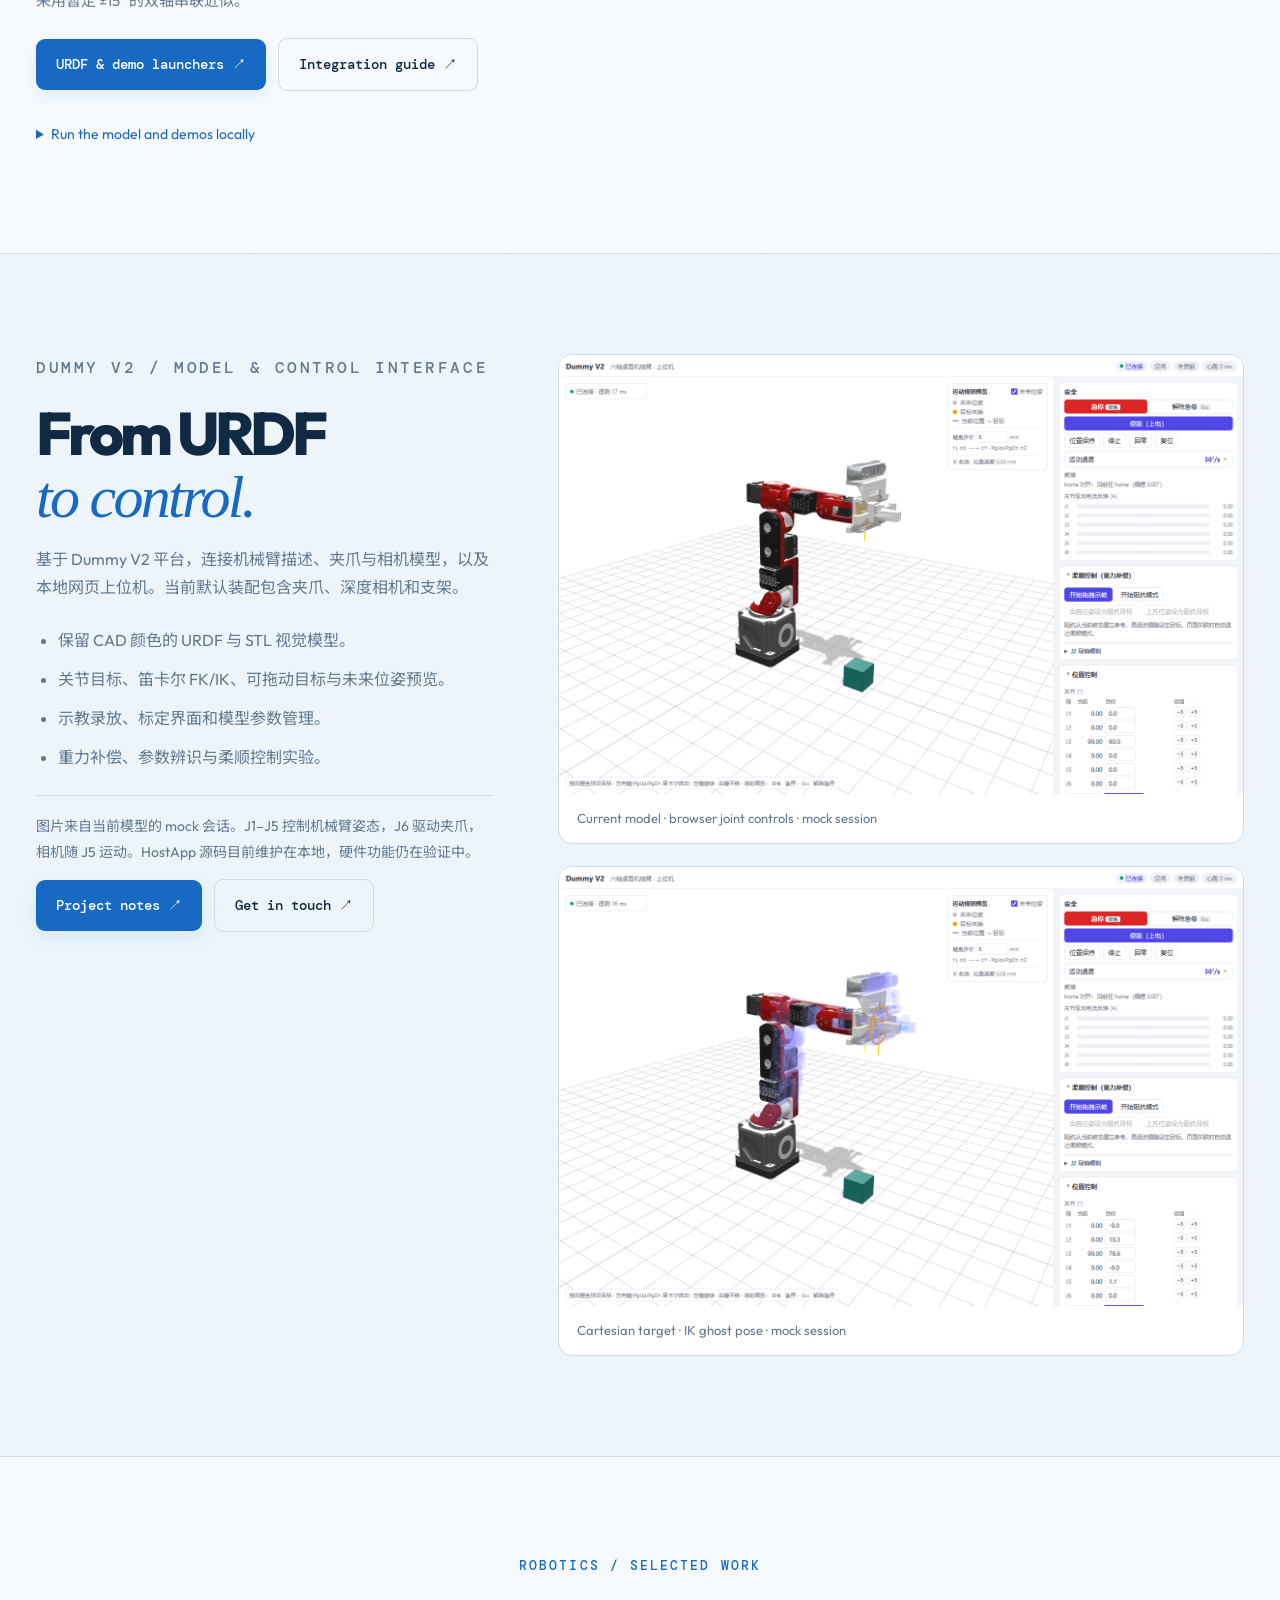
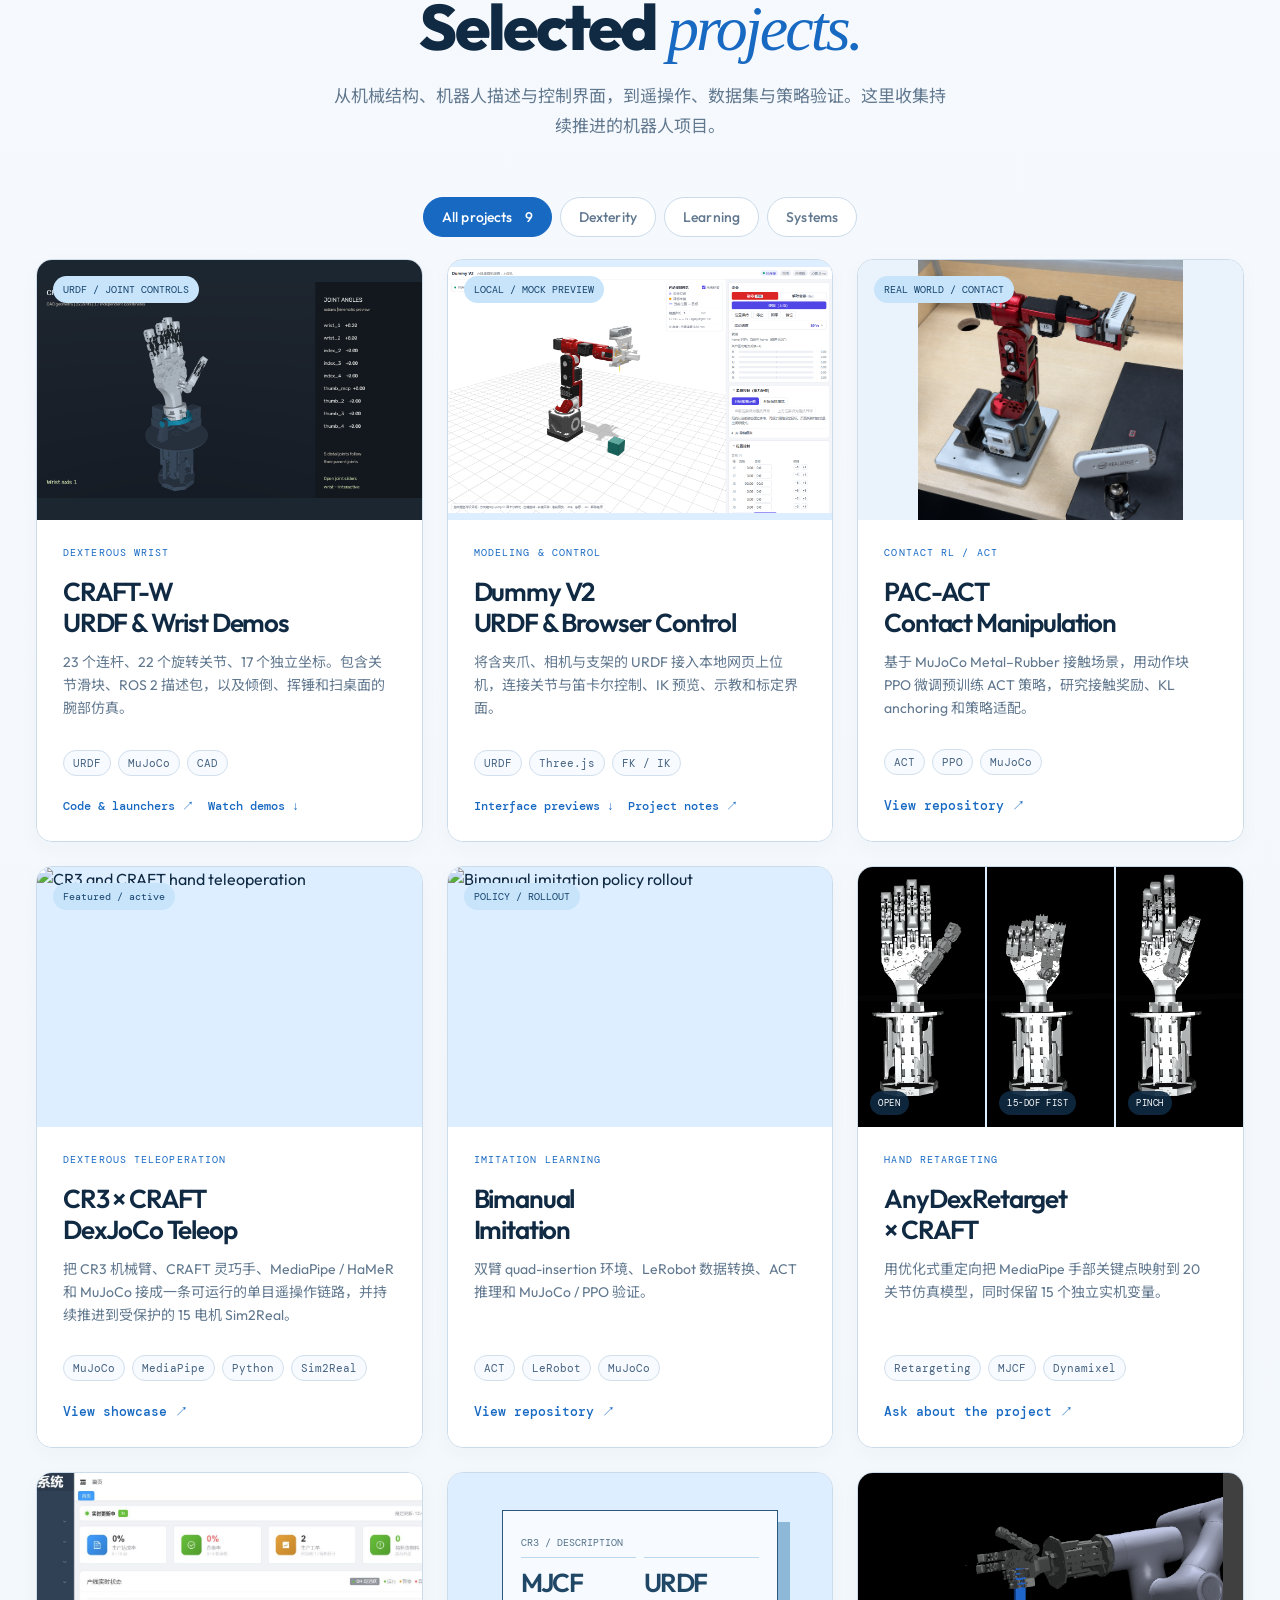
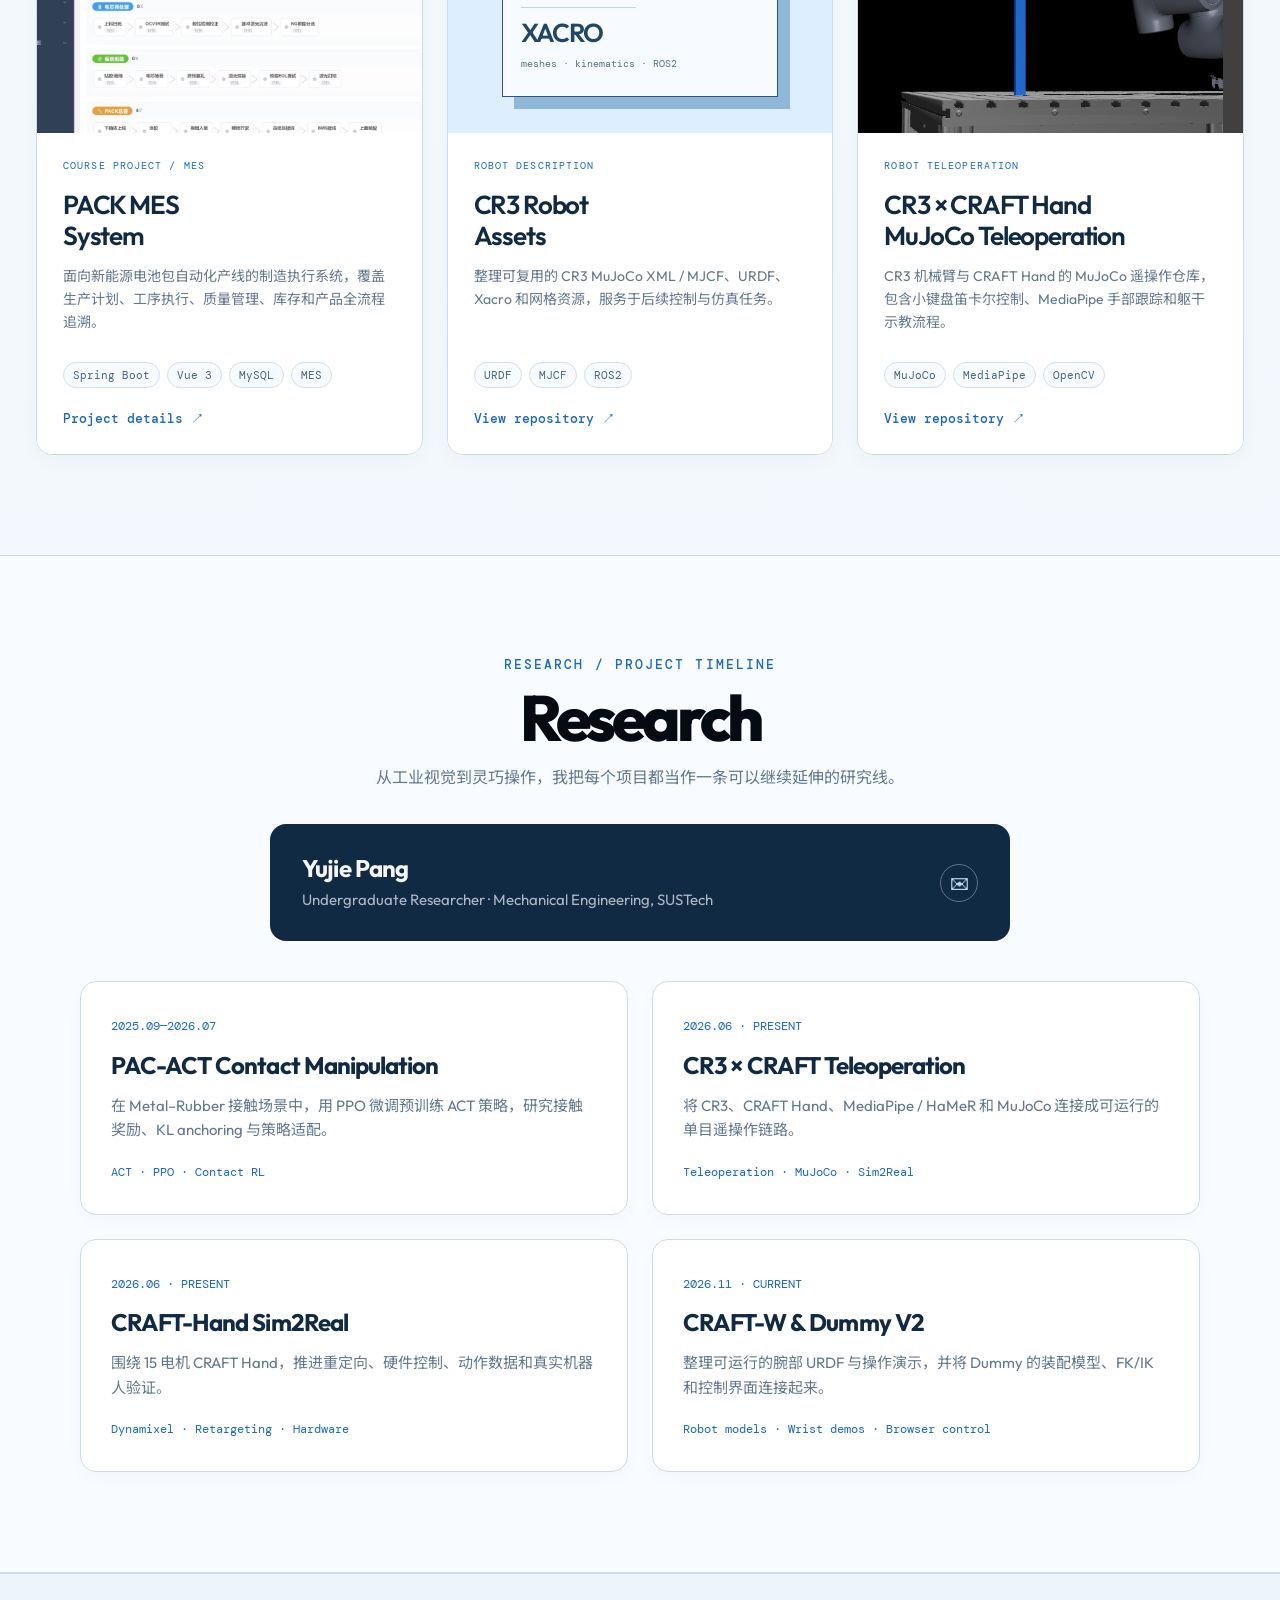
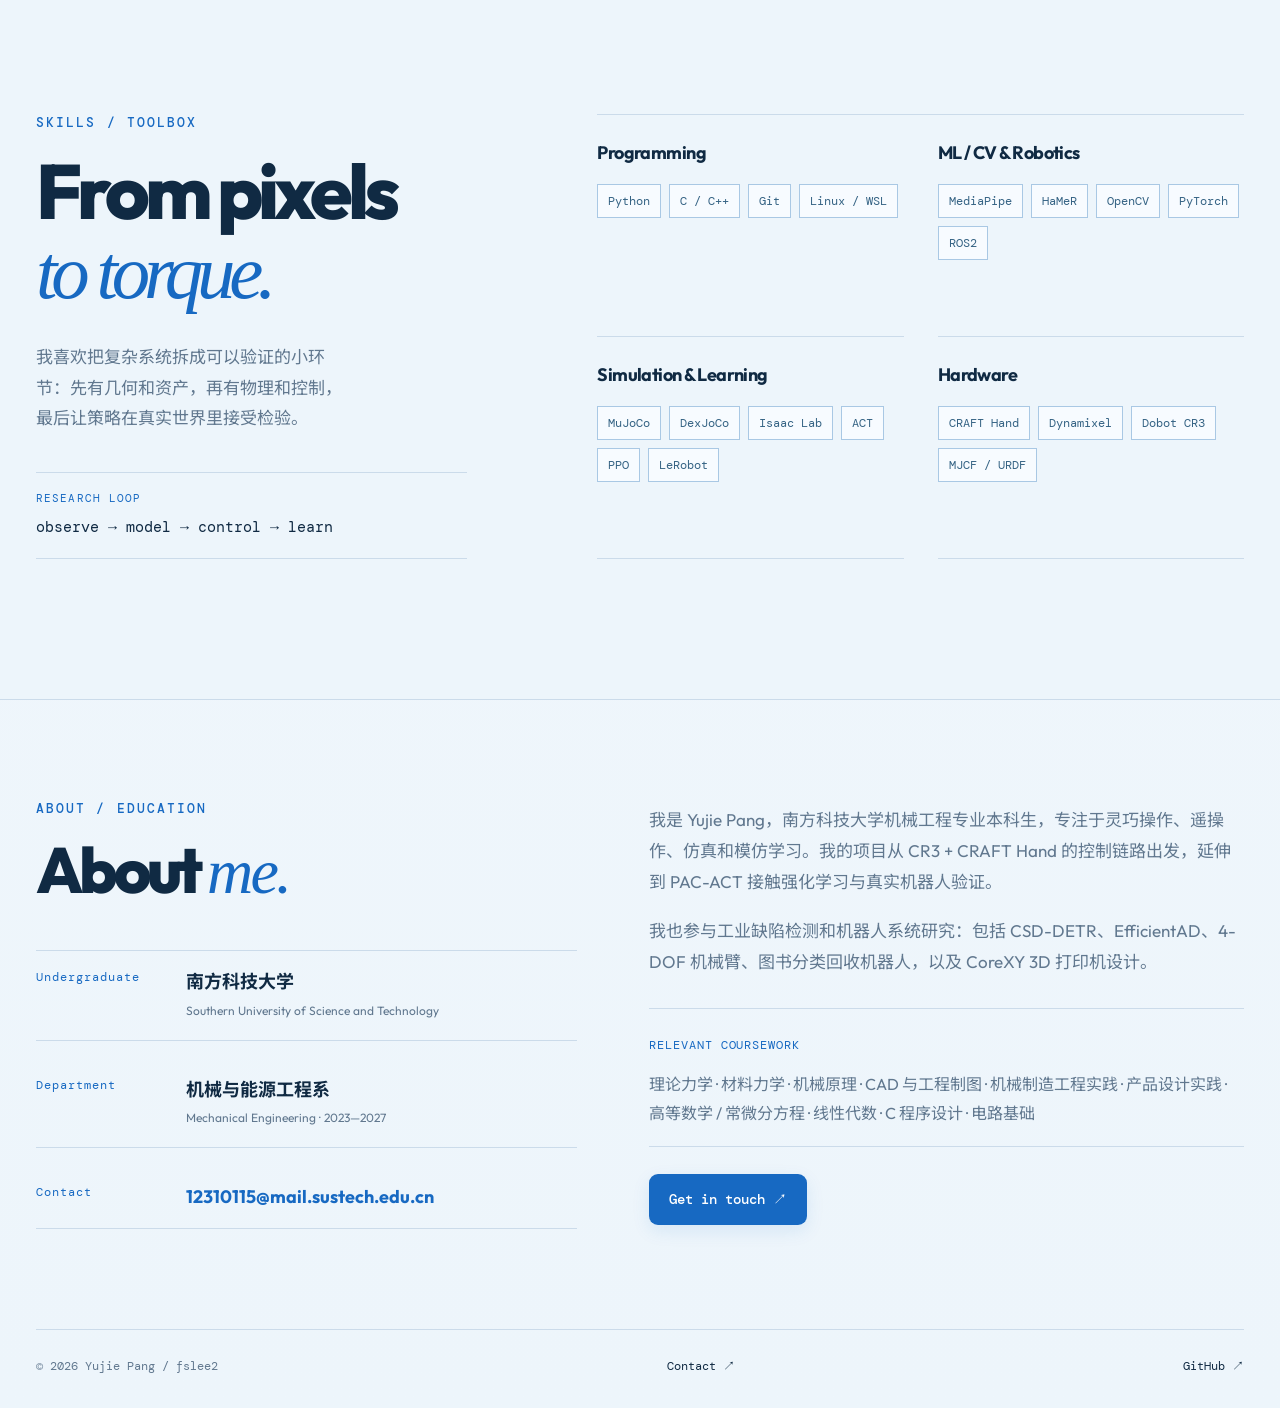
==== commit 0309acf8: "Refresh portfolio design with CRAFT-W demos and Dummy V2 model controls" ====
--- a/index.html
+++ b/index.html
@@ -3,18 +3,25 @@
 <head>
   <meta charset="utf-8" />
   <meta name="viewport" content="width=device-width, initial-scale=1" />
-  <meta name="description" content="Yujie Pang / fslee2 — robotics, dexterous manipulation, teleoperation, and embodied AI." />
-  <title>Yujie Pang — Robotics & Embodied AI</title>
+  <meta name="description" content="Yujie Pang / fslee2 — robot models, browser control, dexterous wrist demos, and robot learning." />
+  <title>Yujie Pang — Robot Models, Control & Learning</title>
+  <meta property="og:title" content="Yujie Pang — Robotics & Manipulation" />
+  <meta property="og:description" content="CRAFT-W wrist demos, Dummy V2 robot modeling and browser control, teleoperation, and robot learning." />
+  <meta property="og:type" content="website" />
+  <meta property="og:url" content="https://fslee2.github.io/" />
+  <meta property="og:image" content="https://fslee2.github.io/assets/craft-w/urdf-joints.jpg" />
+  <meta name="twitter:card" content="summary_large_image" />
   <link rel="preconnect" href="https://fonts.googleapis.com">
   <link rel="preconnect" href="https://fonts.gstatic.com" crossorigin>
   <link href="https://fonts.googleapis.com/css2?family=DM+Mono:wght@400;500&family=Noto+Sans+SC:wght@400;500;600;700;800&family=Outfit:wght@400;500;600;700;800&family=Space+Grotesk:wght@400;500;600;700&display=swap" rel="stylesheet">
   <link rel="stylesheet" href="styles.css" />
+  <link rel="stylesheet" href="recent-work.css" />
 </head>
 <body>
   <div class="noise"></div>
   <header class="topbar container">
-    <a class="brand" href="#top"><span class="brand-mark">◒</span> fslee2 <span class="brand-slash">/</span> lab notes</a>
-    <nav><a href="#about">About</a><a href="#skills">Skills</a><a href="#work">Projects</a><a href="#research">Research</a><a class="nav-cta" href="https://github.com/fslee2" target="_blank" rel="noreferrer">GitHub ↗</a></nav>
+    <a class="brand" href="#top"><span class="brand-mark">◒</span> fslee2 <span class="brand-detail"><span class="brand-slash">/</span> lab notes</span></a>
+    <nav aria-label="Main navigation"><a href="#demos">Demos</a><a href="#dummy">Dummy</a><a href="#work">Projects</a><a href="#research">Research</a><a href="#about">About</a><a class="nav-cta" href="https://github.com/fslee2" target="_blank" rel="noreferrer">GitHub ↗</a></nav>
   </header>
 
   <main id="top">
@@ -23,47 +30,135 @@
         <p class="eyebrow"><span class="pulse"></span> YUJIE PANG / ROBOTICS RESEARCH</p>
         <h1>Building hands<br><em>that can learn.</em></h1>
         <p class="hero-role">Undergraduate Researcher · Mechanical Engineering · SUSTech</p>
-        <p class="lede">我把灵巧手、遥操作、视觉、仿真和策略学习接成一条可验证的机器人链路，让系统从“能动”走向“会做”。</p>
-        <div class="hero-topics"><span>DEXTEROUS MANIPULATION</span><span>IMITATION LEARNING</span><span>SIM2REAL</span></div>
-        <div class="hero-actions"><a class="button button-primary" href="#work">Explore the work <span>↓</span></a><a class="button button-ghost" href="mailto:12310115@mail.sustech.edu.cn">Contact me ↗</a></div>
+        <p class="lede">从 CAD 与 URDF 到控制界面和操作演示，我把机器人模型、遥操作与策略学习连接起来。最近在做 CRAFT-W 腕部操作，以及 Dummy V2 的模型与网页控制。</p>
+        <div class="hero-actions"><a class="button button-primary" href="#demos">Watch wrist demos <span>↓</span></a><a class="button button-ghost" href="#work">Explore projects ↗</a></div>
       </div>
       <div class="hero-visual">
-        <div class="orbit orbit-a"></div><div class="orbit orbit-b"></div>
-        <div class="hero-card hero-showcase"><div class="hero-showcase-media hero-showcase-single"><div><img src="assets/pac-act/pac_act_contact_setup.png" alt="PAC-ACT real robot contact setup" /><span>REAL WORLD / CONTACT SETUP</span></div></div><div class="hero-card-label"><span>01 / FEATURED</span><span>PAC-ACT · CONTACT MANIPULATION</span></div></div>
-        <div class="floating-note note-one"><span>01</span> dexterous<br>teleoperation</div>
-        <div class="floating-note note-two"><span>02</span> policy<br>validation</div>
+
+        <div class="hero-card hero-current">
+          <video id="hero-preview" controls autoplay muted loop playsinline preload="metadata" poster="assets/craft-w/urdf-joints.jpg" aria-label="CRAFT-W CAD model showing wrist axes, finger flexion and thumb motion">
+            <source src="assets/craft-w/urdf-joints.mp4" type="video/mp4" />
+            <a href="assets/craft-w/urdf-joints.mp4">Watch the CRAFT-W joint preview</a>
+          </video>
+          <div class="hero-card-label"><span>CRAFT-W · CAD / URDF</span><a href="https://github.com/fslee2/Craft_wrist-URDF#control-the-urdf" target="_blank" rel="noreferrer">Explore joint controls ↗</a></div>
+        </div>
+        <a class="hero-companion" href="#dummy">
+          <img src="assets/dummy-v2/web-control.png" alt="Dummy V2 的模型与网页控制界面" width="1416" height="908" />
+          <span><strong>Dummy V2</strong><small>URDF &amp; browser control</small></span>
+          <span aria-hidden="true">↗</span>
+        </a>
+
       </div>
     </section>
 
-    <section class="ticker"><div class="ticker-track">MUJOCO <i>✦</i> CRAFT HAND <i>✦</i> ACT / LEROBOT <i>✦</i> ROS2 <i>✦</i> SIM2REAL <i>✦</i> CONTACT MANIPULATION <i>✦</i> MUJOCO <i>✦</i> CRAFT HAND <i>✦</i></div></section>
-    <section class="highlights container"><div><span>NOW</span><strong>PAC-ACT</strong><p>Contact-aware policy adaptation with ACT + PPO.</p></div><div><span>EDUCATION</span><strong>SUSTech</strong><p>Mechanical Engineering · 2023—2027.</p></div><div><span>OPEN TO</span><strong>Research</strong><p>Robotics, manipulation and embodied learning.</p></div></section>
+    <nav class="work-shortcuts container" aria-label="Current work">
+      <a href="#demos"><span>CRAFT-W</span><strong>Wrist manipulation demos</strong><span aria-hidden="true">↗</span></a>
+      <a href="#dummy"><span>DUMMY V2</span><strong>Robot model &amp; controls</strong><span aria-hidden="true">↗</span></a>
+      <a href="#work"><span>RESEARCH</span><strong>Learning &amp; teleoperation</strong><span aria-hidden="true">↗</span></a>
+    </nav>
 
-    <section id="work" class="section container">
-      <div class="section-heading"><div><p class="eyebrow">SELECTED WORK / 2020—NOW</p><h2>A portfolio of<br><em>connected experiments.</em></h2></div><p class="section-intro">不是孤立的 demo，而是一条从机械结构、仿真环境、感知与控制，到数据和策略学习的完整链路。</p></div>
-      <div class="filter-row"><button class="filter active" data-filter="all">All projects <span>8</span></button><button class="filter" data-filter="dexterity">Dexterity</button><button class="filter" data-filter="learning">Learning</button><button class="filter" data-filter="systems">Systems</button></div>
-      <div class="project-grid">
-        <article class="project-card project-featured" data-category="dexterity systems"><div class="project-media"><img src="assets/dexjoco/cr3_craft_teleop.gif" alt="CR3 and CRAFT hand teleoperation" /><span class="status">Featured / active</span></div><div class="project-body"><div class="project-kicker"><span>01</span><span>DEXTEROUS TELEOPERATION</span></div><h3>CR3 × CRAFT<br>DexJoCo Teleop</h3><p>把 CR3 机械臂、CRAFT 灵巧手、MediaPipe / HaMeR 和 MuJoCo 接成一条可运行的单目遥操作链路，并持续推进到受保护的 15 电机 Sim2Real。</p><div class="tags"><span>MuJoCo</span><span>MediaPipe</span><span>Python</span><span>Sim2Real</span></div><a class="text-link" href="https://github.com/fslee2/cr3-craft-teleop-showcase" target="_blank" rel="noreferrer">View showcase ↗</a></div></article>
-        <article class="project-card" data-category="learning"><div class="project-media"><img src="assets/bimanual/bimanual_policy_rollout.gif" alt="Bimanual imitation policy rollout" /><span class="status">POLICY / ROLLOUT</span></div><div class="project-body"><div class="project-kicker"><span>02</span><span>IMITATION LEARNING</span></div><h3>Bimanual<br>Imitation</h3><p>双臂 quad-insertion 环境、LeRobot 数据转换、ACT 推理和 MuJoCo / PPO 验证。</p><div class="tags"><span>ACT</span><span>LeRobot</span><span>MuJoCo</span></div><a class="text-link" href="https://github.com/fslee2/biman_imitation_pyj_verison" target="_blank" rel="noreferrer">View repository ↗</a></div></article>
-        <article class="project-card project-pac-act" data-category="learning systems"><div class="project-media"><img src="assets/pac-act/pac_act_contact_setup.png" alt="PAC-ACT real robot contact manipulation setup" /><span class="status">REAL WORLD / CONTACT</span></div><div class="project-body"><div class="project-kicker"><span>03</span><span>CONTACT RL / ACT</span></div><h3>PAC-ACT<br>Contact Manipulation</h3><p>基于 MuJoCo Metal–Rubber 接触场景，用动作块 PPO 微调预训练 ACT 策略，研究接触奖励、KL anchoring 和策略适配。</p><div class="tags"><span>ACT</span><span>PPO</span><span>MuJoCo</span></div><a class="text-link" href="https://github.com/fslee2/PAC-ACT" target="_blank" rel="noreferrer">View repository ↗</a></div></article>
-        <article class="project-card" data-category="dexterity"><div class="project-media tri"><div class="tri-panel"><img src="assets/anydex/craft_open.png" alt="CRAFT hand open pose" /><span>OPEN</span></div><div class="tri-panel"><img src="assets/anydex/craft_fist_15dof.png" alt="CRAFT hand fist pose" /><span>15-DOF FIST</span></div><div class="tri-panel"><img src="assets/anydex/craft_thumb_index_pinch.png" alt="CRAFT hand thumb index pinch pose" /><span>PINCH</span></div></div><div class="project-body"><div class="project-kicker"><span>04</span><span>HAND RETARGETING</span></div><h3>AnyDexRetarget<br>× CRAFT</h3><p>用优化式重定向把 MediaPipe 手部关键点映射到 20 关节仿真模型，同时保留 15 个独立实机变量。</p><div class="tags"><span>Retargeting</span><span>MJCF</span><span>Dynamixel</span></div><a class="text-link" href="https://github.com/fslee2/AnyDexRetarget_CRAFT" target="_blank" rel="noreferrer">View project ↗</a></div></article>
-        <article class="project-card" data-category="dexterity systems"><div class="project-media pale"><img src="assets/craft-w/craft_w_stage_report.png" alt="CRAFT-W compact two degree of freedom wrist CAD and prototype" /></div><div class="project-body"><div class="project-kicker"><span>05</span><span>MECHANICAL DESIGN</span></div><h3>CRAFT-W<br>2-DoF Wrist</h3><p>为 CRAFT Hand 增加紧凑的双自由度腕部模块，围绕可达性、姿态调整、装配风险和后续任务验证展开阶段性设计。</p><div class="tags"><span>SolidWorks</span><span>2-DoF</span><span>CAD / Assembly</span></div><a class="text-link" href="mailto:12310115@mail.sustech.edu.cn?subject=CRAFT-W%20project">Project details ↗</a></div></article>
-        <article class="project-card" data-category="systems"><div class="project-media mes-card"><div class="mes-card-inner"><div class="mes-card-top"><span>PACK / MES</span><strong>LIVE</strong></div><div class="mes-card-title">Manufacturing<br>Execution System</div><div class="mes-card-metrics"><span><b>27</b> processes</span><span><b>4</b> stages</span></div><div class="mes-card-flow"><i>S1</i><i>S2</i><i>S3</i><i>S4</i></div></div></div><div class="project-body"><div class="project-kicker"><span>06</span><span>COURSE PROJECT / MES</span></div><h3>PACK MES<br>System</h3><p>面向新能源电池包自动化产线的制造执行系统，覆盖生产计划、工序执行、质量管理、库存和产品全流程追溯。</p><div class="tags"><span>Spring Boot</span><span>Vue 3</span><span>MySQL</span><span>MES</span></div><a class="text-link" href="https://github.com/fslee2/PACK_MES_SYSTEM" target="_blank" rel="noreferrer">View repository ↗</a></div></article>
-        <article class="project-card" data-category="systems"><div class="project-media asset-card"><div class="asset-card-inner"><span class="asset-card-code">CR3 / DESCRIPTION</span><strong>MJCF</strong><strong>URDF</strong><strong>XACRO</strong><small>meshes · kinematics · ROS2</small></div></div><div class="project-body"><div class="project-kicker"><span>05</span><span>ROBOT DESCRIPTION</span></div><h3>CR3 Robot<br>Assets</h3><p>整理可复用的 CR3 MuJoCo XML / MJCF、URDF、Xacro 和网格资源，服务于后续控制与仿真任务。</p><div class="tags"><span>URDF</span><span>MJCF</span><span>ROS2</span></div><a class="text-link" href="https://github.com/fslee2/cr3-robot-description-assets" target="_blank" rel="noreferrer">View repository ↗</a></div></article>
-        <article class="project-card" data-visibility="hidden" data-category="systems"><div class="project-media warm"><img src="assets/lab/real_robot_setup.jpg" alt="Real robot manipulation setup" /></div><div class="project-body"><div class="project-kicker"><span>06</span><span>HARDWARE / RESEARCH</span></div><h3>CRAFT-W<br>Research Workspace</h3><p>集中管理实验配置、轨迹、结果、图表和论文材料，把一次次硬件试验沉淀成可复现的研究记录。</p><div class="tags"><span>Experiments</span><span>Paper</span><span>Analysis</span></div><a class="text-link" href="https://github.com/fslee2" target="_blank" rel="noreferrer">Explore GitHub ↗</a></div></article>
-        <article class="project-card" data-category="dexterity systems"><div class="project-media dark"><img src="assets/teleop-teacher/teleop_teacher_mujoco.png" alt="CR3 and CRAFT Hand MuJoCo teleoperation scene" /></div><div class="project-body"><div class="project-kicker"><span>07</span><span>ROBOT TELEOPERATION</span></div><h3>CR3 × CRAFT Hand<br>MuJoCo Teleoperation</h3><p>CR3 机械臂与 CRAFT Hand 的 MuJoCo 遥操作仓库，包含小键盘笛卡尔控制、MediaPipe 手部跟踪和躯干示教流程。</p><div class="tags"><span>MuJoCo</span><span>MediaPipe</span><span>OpenCV</span></div><a class="text-link" href="https://github.com/fslee2/Dobot-Crafthand" target="_blank" rel="noreferrer">View repository ↗</a></div></article>
-        <article class="project-card" data-visibility="hidden" data-category="systems"><div class="project-media pale"><img src="assets/lab/robot_simulation_spawn.jpg" alt="Robot simulation environment" /></div><div class="project-body"><div class="project-kicker"><span>08</span><span>ROBOT CONTROL</span></div><h3>Dobot ROS2<br>Control Stack</h3><p>基于 TCP/IP 的 Dobot 六轴机器人 ROS2 与 MoveIt 开发、通信和控制实验。</p><div class="tags"><span>ROS2</span><span>MoveIt</span><span>TCP/IP</span></div><a class="text-link" href="https://github.com/Dobot-Arm/TCP-IP-ROS-6AXis" target="_blank" rel="noreferrer">Reference project ↗</a></div></article>
-        <article class="project-card" data-visibility="hidden" data-category="learning systems"><div class="project-media warm"><img src="assets/bimanual/bimanual_validation_frame.jpg" alt="Bimanual validation frame" /></div><div class="project-body"><div class="project-kicker"><span>09</span><span>ROBOT LEARNING</span></div><h3>LeRobot /<br>robomimic Studies</h3><p>围绕数据集、模仿学习和策略复现搭建的实验集合，连接真实示教轨迹与可评估的 policy rollout。</p><div class="tags"><span>robomimic</span><span>LeRobot</span><span>Datasets</span></div><a class="text-link" href="https://github.com/fslee2" target="_blank" rel="noreferrer">Explore GitHub ↗</a></div></article>
-        <article class="project-card" data-visibility="hidden" data-category="systems dexterity"><div class="project-media dark"><img src="assets/lab/tactile_contact_closeup.jpg" alt="Tactile contact manipulation" /></div><div class="project-body"><div class="project-kicker"><span>10</span><span>HARDWARE / DESIGN</span></div><h3>CRAFT Hand<br>Hardware &amp; CAD</h3><p>CRAFT Hand API、MJCF 模型、零件打印与装配、腕部处理件和硬件调试资料。</p><div class="tags"><span>Dynamixel</span><span>CAD</span><span>3D Print</span></div><a class="text-link" href="https://github.com/craft-hand/CRAFT-Hand_API" target="_blank" rel="noreferrer">CRAFT SDK ↗</a></div></article>
+    <section id="demos" class="recent-section container" aria-labelledby="demos-title">
+      <div class="section-heading">
+        <p class="eyebrow">CRAFT-W / WRIST MANIPULATION</p>
+        <h2 id="demos-title">A wrist <em>in motion.</em></h2>
+        <p class="section-intro">倾倒、挥锤、扫桌面。以腕部动作完成末端朝向调整、出料和短行程接触。</p>
+      </div>
+      <div class="demo-grid">
+        <figure class="demo-card">
+          <video controls playsinline preload="metadata" poster="assets/craft-w/cup-pour.jpg" aria-label="CRAFT-W wrist-only granular cup pouring simulation">
+            <source src="assets/craft-w/cup-pour.mp4" type="video/mp4" />
+            <a href="assets/craft-w/cup-pour.mp4">Watch cup pouring</a>
+          </video>
+          <figcaption><h3>Cup pouring</h3><p>腕部倾斜并小幅摆动，让颗粒落入接盘，再返回端持姿态。</p></figcaption>
+        </figure>
+        <figure class="demo-card">
+          <video controls playsinline preload="metadata" poster="assets/craft-w/hammer-nail.jpg" aria-label="CRAFT-W wrist-driven hammer and nail simulation">
+            <source src="assets/craft-w/hammer-nail.mp4" type="video/mp4" />
+            <a href="assets/craft-w/hammer-nail.mp4">Watch hammering</a>
+          </video>
+          <figcaption><h3>Hammering</h3><p>握住扫描锤子，沿四指延伸方向挥动腕部，完成敲钉动作。</p></figcaption>
+        </figure>
+        <figure class="demo-card">
+          <video controls playsinline preload="metadata" poster="assets/craft-w/brush-sweep.jpg" aria-label="CRAFT-W wrist-driven tabletop brush sweeping simulation">
+            <source src="assets/craft-w/brush-sweep.mp4" type="video/mp4" />
+            <a href="assets/craft-w/brush-sweep.mp4">Watch brush sweeping</a>
+          </video>
+          <figcaption><h3>Brush sweeping</h3><p>通过腕部运动保持刷毛与桌面接触，将碎屑推入收集区域。</p></figcaption>
+        </figure>
+      </div>
+      <p class="demo-context">三段视频均为原速脚本仿真，采用固定支撑和理想刚性握持。倾倒使用颗粒代理。挥锤和倾倒场景中的 CR3 保持固定，腕部采用暂定 ±15° 的双轴串联近似。</p>
+      <div class="section-actions">
+        <a class="button button-primary" href="https://github.com/fslee2/Craft_wrist-URDF" target="_blank" rel="noreferrer">URDF &amp; demo launchers ↗</a>
+        <a class="button button-ghost" href="https://github.com/fslee2/Craft_wrist-URDF/blob/main/docs/INTEGRATION.md" target="_blank" rel="noreferrer">Integration guide ↗</a>
+      </div>
+      <details class="launch-note"><summary>Run the model and demos locally</summary>
+        <p>Clone the CRAFT-W repository and use Python 3.12. In the viewer, expand Control to adjust the 17 independent joint angles.</p>
+        <pre><code>python -m pip install -r requirements-viewer.txt
+python scripts/launch_demo.py wrist --interactive
+python scripts/launch_demo.py cup-pour
+python scripts/launch_demo.py hammer-nail
+python scripts/launch_demo.py brush-sweep</code></pre>
+      </details>
+    </section>
+
+    <section id="dummy" class="recent-section dummy-section" aria-labelledby="dummy-title">
+      <div class="container dummy-layout">
+        <div class="dummy-copy">
+          <p class="eyebrow">DUMMY V2 / MODEL &amp; CONTROL INTERFACE</p>
+          <h2 id="dummy-title">From URDF<br><em>to control.</em></h2>
+          <p>基于 Dummy V2 平台，连接机械臂描述、夹爪与相机模型，以及本地网页上位机。当前默认装配包含夹爪、深度相机和支架。</p>
+          <ul>
+            <li>保留 CAD 颜色的 URDF 与 STL 视觉模型。</li>
+            <li>关节目标、笛卡尔 FK/IK、可拖动目标与未来位姿预览。</li>
+            <li>示教录放、标定界面和模型参数管理。</li>
+            <li>重力补偿、参数辨识与柔顺控制实验。</li>
+          </ul>
+          <p class="project-status">图片来自当前模型的 mock 会话。J1–J5 控制机械臂姿态，J6 驱动夹爪，相机随 J5 运动。HostApp 源码目前维护在本地，硬件功能仍在验证中。</p>
+          <div class="section-actions">
+            <a class="button button-primary" href="https://github.com/fslee2/fslee2/blob/main/projects/dummy-v2.md" target="_blank" rel="noreferrer">Project notes ↗</a>
+            <a class="button button-ghost" href="mailto:12310115@mail.sustech.edu.cn?subject=Dummy%20V2%20project">Get in touch ↗</a>
+          </div>
+        </div>
+        <div class="dummy-gallery">
+          <figure><a href="assets/dummy-v2/web-control.png" target="_blank" rel="noreferrer"><img src="assets/dummy-v2/web-control.png" width="1416" height="908" loading="lazy" decoding="async" alt="Dummy V2 当前 URDF 和网页关节控制面板，mock 会话" /></a><figcaption>Current model · browser joint controls · mock session</figcaption></figure>
+          <figure><a href="assets/dummy-v2/planning-preview.png" target="_blank" rel="noreferrer"><img src="assets/dummy-v2/planning-preview.png" width="1416" height="908" loading="lazy" decoding="async" alt="Dummy V2 末端目标和半透明 IK 未来位姿预览" /></a><figcaption>Cartesian target · IK ghost pose · mock session</figcaption></figure>
+        </div>
       </div>
     </section>
 
-    <section id="research" class="research-section"><div class="container research-timeline"><div class="research-heading"><p class="eyebrow">RESEARCH / PROJECT TIMELINE</p><h2>Research</h2><p>从工业视觉到灵巧操作，我把每个项目都当作一条可以继续延伸的研究线。</p></div><div class="research-affiliation"><div><strong>Yujie Pang</strong><span>Undergraduate Researcher · Mechanical Engineering, SUSTech</span></div><a href="mailto:12310115@mail.sustech.edu.cn" aria-label="Email Yujie Pang">✉</a></div><div class="timeline"><article class="timeline-card timeline-left"><span class="timeline-date">2025.09—2026.07</span><h3>PAC-ACT Contact Manipulation</h3><p>在 Metal–Rubber 接触场景中，用 PPO 微调预训练 ACT 策略，研究接触奖励、KL anchoring 与策略适配。</p><small>ACT · PPO · Contact RL</small></article><article class="timeline-card timeline-right"><span class="timeline-date">2026.06 · PRESENT</span><h3>CR3 × CRAFT Teleoperation</h3><p>将 CR3、CRAFT Hand、MediaPipe / HaMeR 和 MuJoCo 连接成可运行的单目遥操作链路。</p><small>Teleoperation · MuJoCo · Sim2Real</small></article><article class="timeline-card timeline-left"><span class="timeline-date">2026.06 · PRESENT</span><h3>CRAFT-Hand Sim2Real</h3><p>围绕 15 电机 CRAFT Hand，推进重定向、硬件控制、动作数据和真实机器人验证。</p><small>Dynamixel · Retargeting · Hardware</small></article></div></div></section>
+    <section id="work" class="section container">
+      <div class="section-heading"><div><p class="eyebrow">ROBOTICS / SELECTED WORK</p><h2>Selected <em>projects.</em></h2></div><p class="section-intro">从机械结构、机器人描述与控制界面，到遥操作、数据集与策略验证。这里收集持续推进的机器人项目。</p></div>
+      <div class="filter-row"><button class="filter active" data-filter="all">All projects <span>9</span></button><button class="filter" data-filter="dexterity">Dexterity</button><button class="filter" data-filter="learning">Learning</button><button class="filter" data-filter="systems">Systems</button></div>
+      <div class="project-grid">
+        <article class="project-card project-wrist" data-category="dexterity systems">
+          <div class="project-media model-preview"><img src="assets/craft-w/urdf-joints.jpg" loading="lazy" decoding="async" alt="CRAFT-W CAD URDF 与关节角展示" /><span class="status">URDF / JOINT CONTROLS</span></div>
+          <div class="project-body"><div class="project-kicker"><span>DEXTEROUS WRIST</span></div><h3>CRAFT-W<br>URDF &amp; Wrist Demos</h3><p>23 个连杆、22 个旋转关节、17 个独立坐标。包含关节滑块、ROS 2 描述包，以及倾倒、挥锤和扫桌面的腕部仿真。</p><div class="tags"><span>URDF</span><span>MuJoCo</span><span>CAD</span></div><div class="project-links"><a class="text-link" href="https://github.com/fslee2/Craft_wrist-URDF" target="_blank" rel="noreferrer">Code &amp; launchers ↗</a><a class="text-link" href="#demos">Watch demos ↓</a></div></div>
+        </article>
+        <article class="project-card project-dummy" data-category="systems">
+          <div class="project-media interface-preview"><img src="assets/dummy-v2/web-control.png" loading="lazy" decoding="async" alt="Dummy V2 网页上位机与含相机夹爪的模型，mock 预览" /><span class="status">LOCAL / MOCK PREVIEW</span></div>
+          <div class="project-body"><div class="project-kicker"><span>MODELING &amp; CONTROL</span></div><h3>Dummy V2<br>URDF &amp; Browser Control</h3><p>将含夹爪、相机与支架的 URDF 接入本地网页上位机，连接关节与笛卡尔控制、IK 预览、示教和标定界面。</p><div class="tags"><span>URDF</span><span>Three.js</span><span>FK / IK</span></div><div class="project-links"><a class="text-link" href="#dummy">Interface previews ↓</a><a class="text-link" href="https://github.com/fslee2/fslee2/blob/main/projects/dummy-v2.md" target="_blank" rel="noreferrer">Project notes ↗</a></div></div>
+        </article>
+        <article class="project-card project-pac-act" data-category="learning systems"><div class="project-media"><img src="assets/pac-act/pac_act_contact_setup.png" alt="PAC-ACT real robot contact manipulation setup" /><span class="status">REAL WORLD / CONTACT</span></div><div class="project-body"><div class="project-kicker"><span>CONTACT RL / ACT</span></div><h3>PAC-ACT<br>Contact Manipulation</h3><p>基于 MuJoCo Metal–Rubber 接触场景，用动作块 PPO 微调预训练 ACT 策略，研究接触奖励、KL anchoring 和策略适配。</p><div class="tags"><span>ACT</span><span>PPO</span><span>MuJoCo</span></div><a class="text-link" href="https://github.com/fslee2/PAC-ACT" target="_blank" rel="noreferrer">View repository ↗</a></div></article>
+        <article class="project-card" data-category="dexterity systems"><div class="project-media"><img src="assets/dexjoco/cr3_craft_teleop.gif" alt="CR3 and CRAFT hand teleoperation" /><span class="status">Featured / active</span></div><div class="project-body"><div class="project-kicker"><span>DEXTEROUS TELEOPERATION</span></div><h3>CR3 × CRAFT<br>DexJoCo Teleop</h3><p>把 CR3 机械臂、CRAFT 灵巧手、MediaPipe / HaMeR 和 MuJoCo 接成一条可运行的单目遥操作链路，并持续推进到受保护的 15 电机 Sim2Real。</p><div class="tags"><span>MuJoCo</span><span>MediaPipe</span><span>Python</span><span>Sim2Real</span></div><a class="text-link" href="https://github.com/fslee2/Dexjuco_cr3_crafthand" target="_blank" rel="noreferrer">View showcase ↗</a></div></article>
+        <article class="project-card" data-category="learning"><div class="project-media"><img src="assets/bimanual/bimanual_policy_rollout.gif" alt="Bimanual imitation policy rollout" /><span class="status">POLICY / ROLLOUT</span></div><div class="project-body"><div class="project-kicker"><span>IMITATION LEARNING</span></div><h3>Bimanual<br>Imitation</h3><p>双臂 quad-insertion 环境、LeRobot 数据转换、ACT 推理和 MuJoCo / PPO 验证。</p><div class="tags"><span>ACT</span><span>LeRobot</span><span>MuJoCo</span></div><a class="text-link" href="https://github.com/fslee2/biman_imitation_pyj_verison" target="_blank" rel="noreferrer">View repository ↗</a></div></article>
+        <article class="project-card" data-category="dexterity"><div class="project-media tri"><div class="tri-panel"><img src="assets/anydex/craft_open.png" alt="CRAFT hand open pose" /><span>OPEN</span></div><div class="tri-panel"><img src="assets/anydex/craft_fist_15dof.png" alt="CRAFT hand fist pose" /><span>15-DOF FIST</span></div><div class="tri-panel"><img src="assets/anydex/craft_thumb_index_pinch.png" alt="CRAFT hand thumb index pinch pose" /><span>PINCH</span></div></div><div class="project-body"><div class="project-kicker"><span>HAND RETARGETING</span></div><h3>AnyDexRetarget<br>× CRAFT</h3><p>用优化式重定向把 MediaPipe 手部关键点映射到 20 关节仿真模型，同时保留 15 个独立实机变量。</p><div class="tags"><span>Retargeting</span><span>MJCF</span><span>Dynamixel</span></div><a class="text-link" href="mailto:12310115@mail.sustech.edu.cn?subject=CRAFT%20retargeting%20project" target="_blank" rel="noreferrer">Ask about the project ↗</a></div></article>
+        <article class="project-card" data-category="systems"><div class="project-media mes-card"><div class="mes-card-inner"><div class="mes-card-top"><span>PACK / MES</span><strong>LIVE</strong></div><div class="mes-card-title">Manufacturing<br>Execution System</div><div class="mes-card-metrics"><span><b>27</b> processes</span><span><b>4</b> stages</span></div><div class="mes-card-flow"><i>S1</i><i>S2</i><i>S3</i><i>S4</i></div></div></div><div class="project-body"><div class="project-kicker"><span>COURSE PROJECT / MES</span></div><h3>PACK MES<br>System</h3><p>面向新能源电池包自动化产线的制造执行系统，覆盖生产计划、工序执行、质量管理、库存和产品全流程追溯。</p><div class="tags"><span>Spring Boot</span><span>Vue 3</span><span>MySQL</span><span>MES</span></div><a class="text-link" href="mailto:12310115@mail.sustech.edu.cn?subject=PACK%20MES%20project" target="_blank" rel="noreferrer">Project details ↗</a></div></article>
+        <article class="project-card" data-category="systems"><div class="project-media asset-card"><div class="asset-card-inner"><span class="asset-card-code">CR3 / DESCRIPTION</span><strong>MJCF</strong><strong>URDF</strong><strong>XACRO</strong><small>meshes · kinematics · ROS2</small></div></div><div class="project-body"><div class="project-kicker"><span>ROBOT DESCRIPTION</span></div><h3>CR3 Robot<br>Assets</h3><p>整理可复用的 CR3 MuJoCo XML / MJCF、URDF、Xacro 和网格资源，服务于后续控制与仿真任务。</p><div class="tags"><span>URDF</span><span>MJCF</span><span>ROS2</span></div><a class="text-link" href="https://github.com/fslee2/cr3-robot-description-assets" target="_blank" rel="noreferrer">View repository ↗</a></div></article>
+        <article class="project-card" data-visibility="hidden" data-category="systems"><div class="project-media warm"><img src="assets/lab/real_robot_setup.jpg" alt="Real robot manipulation setup" /></div><div class="project-body"><div class="project-kicker"><span>HARDWARE / RESEARCH</span></div><h3>CRAFT-W<br>Research Workspace</h3><p>集中管理实验配置、轨迹、结果、图表和论文材料，把一次次硬件试验沉淀成可复现的研究记录。</p><div class="tags"><span>Experiments</span><span>Paper</span><span>Analysis</span></div><a class="text-link" href="https://github.com/fslee2" target="_blank" rel="noreferrer">Explore GitHub ↗</a></div></article>
+        <article class="project-card" data-category="dexterity systems"><div class="project-media dark"><img src="assets/teleop-teacher/teleop_teacher_mujoco.png" alt="CR3 and CRAFT Hand MuJoCo teleoperation scene" /></div><div class="project-body"><div class="project-kicker"><span>ROBOT TELEOPERATION</span></div><h3>CR3 × CRAFT Hand<br>MuJoCo Teleoperation</h3><p>CR3 机械臂与 CRAFT Hand 的 MuJoCo 遥操作仓库，包含小键盘笛卡尔控制、MediaPipe 手部跟踪和躯干示教流程。</p><div class="tags"><span>MuJoCo</span><span>MediaPipe</span><span>OpenCV</span></div><a class="text-link" href="https://github.com/fslee2/Dobot-CraftHand" target="_blank" rel="noreferrer">View repository ↗</a></div></article>
+        <article class="project-card" data-visibility="hidden" data-category="systems"><div class="project-media pale"><img src="assets/lab/robot_simulation_spawn.jpg" alt="Robot simulation environment" /></div><div class="project-body"><div class="project-kicker"><span>ROBOT CONTROL</span></div><h3>Dobot ROS2<br>Control Stack</h3><p>基于 TCP/IP 的 Dobot 六轴机器人 ROS2 与 MoveIt 开发、通信和控制实验。</p><div class="tags"><span>ROS2</span><span>MoveIt</span><span>TCP/IP</span></div><a class="text-link" href="https://github.com/Dobot-Arm/TCP-IP-ROS-6AXis" target="_blank" rel="noreferrer">Reference project ↗</a></div></article>
+        <article class="project-card" data-visibility="hidden" data-category="learning systems"><div class="project-media warm"><img src="assets/bimanual/bimanual_validation_frame.jpg" alt="Bimanual validation frame" /></div><div class="project-body"><div class="project-kicker"><span>ROBOT LEARNING</span></div><h3>LeRobot /<br>robomimic Studies</h3><p>围绕数据集、模仿学习和策略复现搭建的实验集合，连接真实示教轨迹与可评估的 policy rollout。</p><div class="tags"><span>robomimic</span><span>LeRobot</span><span>Datasets</span></div><a class="text-link" href="https://github.com/fslee2" target="_blank" rel="noreferrer">Explore GitHub ↗</a></div></article>
+        <article class="project-card" data-visibility="hidden" data-category="systems dexterity"><div class="project-media dark"><img src="assets/lab/tactile_contact_closeup.jpg" alt="Tactile contact manipulation" /></div><div class="project-body"><div class="project-kicker"><span>HARDWARE / DESIGN</span></div><h3>CRAFT Hand<br>Hardware &amp; CAD</h3><p>CRAFT Hand API、MJCF 模型、零件打印与装配、腕部处理件和硬件调试资料。</p><div class="tags"><span>Dynamixel</span><span>CAD</span><span>3D Print</span></div><a class="text-link" href="https://github.com/craft-hand/CRAFT-Hand_API" target="_blank" rel="noreferrer">CRAFT SDK ↗</a></div></article>
+      </div>
+    </section>
+
+    <section id="research" class="research-section"><div class="container research-timeline"><div class="research-heading"><p class="eyebrow">RESEARCH / PROJECT TIMELINE</p><h2>Research</h2><p>从工业视觉到灵巧操作，我把每个项目都当作一条可以继续延伸的研究线。</p></div><div class="research-affiliation"><div><strong>Yujie Pang</strong><span>Undergraduate Researcher · Mechanical Engineering, SUSTech</span></div><a href="mailto:12310115@mail.sustech.edu.cn" aria-label="Email Yujie Pang">✉</a></div><div class="timeline"><article class="timeline-card timeline-left"><span class="timeline-date">2025.09—2026.07</span><h3>PAC-ACT Contact Manipulation</h3><p>在 Metal–Rubber 接触场景中，用 PPO 微调预训练 ACT 策略，研究接触奖励、KL anchoring 与策略适配。</p><small>ACT · PPO · Contact RL</small></article><article class="timeline-card timeline-right"><span class="timeline-date">2026.06 · PRESENT</span><h3>CR3 × CRAFT Teleoperation</h3><p>将 CR3、CRAFT Hand、MediaPipe / HaMeR 和 MuJoCo 连接成可运行的单目遥操作链路。</p><small>Teleoperation · MuJoCo · Sim2Real</small></article><article class="timeline-card timeline-left"><span class="timeline-date">2026.06 · PRESENT</span><h3>CRAFT-Hand Sim2Real</h3><p>围绕 15 电机 CRAFT Hand，推进重定向、硬件控制、动作数据和真实机器人验证。</p><small>Dynamixel · Retargeting · Hardware</small></article><article class="timeline-card timeline-right"><span class="timeline-date">2026.11 · CURRENT</span><h3>CRAFT-W &amp; Dummy V2</h3><p>整理可运行的腕部 URDF 与操作演示，并将 Dummy 的装配模型、FK/IK 和控制界面连接起来。</p><small>Robot models · Wrist demos · Browser control</small></article></div></div></section>
 
     <section id="skills" class="stack-section"><div class="container stack-layout"><div><p class="eyebrow">SKILLS / TOOLBOX</p><h2>From pixels<br><em>to torque.</em></h2><p class="stack-copy">我喜欢把复杂系统拆成可以验证的小环节：先有几何和资产，再有物理和控制，最后让策略在真实世界里接受检验。</p><div class="skill-note"><span>RESEARCH LOOP</span><strong>observe → model → control → learn</strong></div></div><div class="skills-groups"><div class="skill-group"><h3>Programming</h3><div class="skill-chips"><span>Python</span><span>C / C++</span><span>Git</span><span>Linux / WSL</span></div></div><div class="skill-group"><h3>ML / CV &amp; Robotics</h3><div class="skill-chips"><span>MediaPipe</span><span>HaMeR</span><span>OpenCV</span><span>PyTorch</span><span>ROS2</span></div></div><div class="skill-group"><h3>Simulation &amp; Learning</h3><div class="skill-chips"><span>MuJoCo</span><span>DexJoCo</span><span>Isaac Lab</span><span>ACT</span><span>PPO</span><span>LeRobot</span></div></div><div class="skill-group"><h3>Hardware</h3><div class="skill-chips"><span>CRAFT Hand</span><span>Dynamixel</span><span>Dobot CR3</span><span>MJCF / URDF</span></div></div></div></div></section>
 
-    <section id="about" class="about-section container"><div class="about-mark">◒</div><div><p class="eyebrow">ABOUT / EDUCATION</p><h2>Researching<br><em>hands that learn.</em></h2><div class="profile-facts"><div><span>Undergraduate</span><strong>南方科技大学<br><small>Southern University of Science and Technology</small></strong></div><div><span>Department</span><strong>机械与能源工程系<br><small>Mechanical Engineering · 2023—2027</small></strong></div><div><span>Contact</span><strong><a href="mailto:12310115@mail.sustech.edu.cn">12310115@mail.sustech.edu.cn</a></strong></div></div></div><div class="about-copy"><p>我是 Yujie Pang，南方科技大学机械工程专业本科生，专注于灵巧操作、遥操作、仿真和模仿学习。我的项目从 CR3 + CRAFT Hand 的控制链路出发，延伸到 PAC-ACT 接触强化学习与真实机器人验证。</p><p>我也参与工业缺陷检测和机器人系统研究：包括 CSD-DETR、EfficientAD、4-DOF 机械臂、图书分类回收机器人，以及 CoreXY 3D 打印机设计。</p><div class="course-block"><span>RELEVANT COURSEWORK</span><p>理论力学 · 材料力学 · 机械原理 · CAD 与工程制图 · 机械制造工程实践 · 产品设计实践 · 高等数学 / 常微分方程 · 线性代数 · C 程序设计 · 电路基础</p></div><a class="button button-primary" href="mailto:12310115@mail.sustech.edu.cn">Get in touch ↗</a></div></section>
+    <section id="about" class="about-section container"><div><p class="eyebrow">ABOUT / EDUCATION</p><h2>About <em>me.</em></h2><div class="profile-facts"><div><span>Undergraduate</span><strong>南方科技大学<br><small>Southern University of Science and Technology</small></strong></div><div><span>Department</span><strong>机械与能源工程系<br><small>Mechanical Engineering · 2023—2027</small></strong></div><div><span>Contact</span><strong><a href="mailto:12310115@mail.sustech.edu.cn">12310115@mail.sustech.edu.cn</a></strong></div></div></div><div class="about-copy"><p>我是 Yujie Pang，南方科技大学机械工程专业本科生，专注于灵巧操作、遥操作、仿真和模仿学习。我的项目从 CR3 + CRAFT Hand 的控制链路出发，延伸到 PAC-ACT 接触强化学习与真实机器人验证。</p><p>我也参与工业缺陷检测和机器人系统研究：包括 CSD-DETR、EfficientAD、4-DOF 机械臂、图书分类回收机器人，以及 CoreXY 3D 打印机设计。</p><div class="course-block"><span>RELEVANT COURSEWORK</span><p>理论力学 · 材料力学 · 机械原理 · CAD 与工程制图 · 机械制造工程实践 · 产品设计实践 · 高等数学 / 常微分方程 · 线性代数 · C 程序设计 · 电路基础</p></div><a class="button button-primary" href="mailto:12310115@mail.sustech.edu.cn">Get in touch ↗</a></div></section>
   </main>
-  <footer class="footer container"><span>© 2026 Yujie Pang / fslee2</span><span>Made with curiosity &amp; MuJoCo</span><a href="https://github.com/fslee2" target="_blank" rel="noreferrer">GitHub ↗</a></footer>
+  <footer class="footer container"><span>© 2026 Yujie Pang / fslee2</span><a href="mailto:12310115@mail.sustech.edu.cn">Contact ↗</a><a href="https://github.com/fslee2" target="_blank" rel="noreferrer">GitHub ↗</a></footer>
   <script src="script.js"></script>
 </body>
 </html>
--- a/styles.css
+++ b/styles.css
@@ -2,7 +2,7 @@
 :root{--sans:"Space Grotesk","Noto Sans SC","PingFang SC","Microsoft YaHei",sans-serif}
 .project-media.dual{display:grid;grid-template-columns:1fr 1fr;background:#0d100e;gap:1px}.dual-panel{min-width:0;position:relative;overflow:hidden;background:#f1eee5;display:flex;align-items:center;justify-content:center}.dual-panel:first-child{background:#090b0a}.dual-panel img{width:100%;height:100%;object-fit:contain;padding:10px;display:block}.dual-panel+ .dual-panel{background:#332c25}.dual-panel+ .dual-panel img{object-fit:cover;padding:0}.dual-panel span{position:absolute;left:12px;bottom:12px;background:#10110fe8;color:#f0f1e7;padding:6px 8px;font:9px var(--mono);letter-spacing:.06em}.project-pac-act .project-media{height:260px}
 :root{--sans:"Space Grotesk","Noto Sans SC","PingFang SC","Microsoft YaHei",sans-serif}
-.hero-card-art{height:250px;display:flex;flex-direction:column;justify-content:space-between;padding:18px;background:radial-gradient(circle at 76% 20%,#556c4f 0 1px,transparent 2px),linear-gradient(135deg,#202820,#0b0e0c 70%);background-size:28px 28px,auto;color:#dce8d2}.hero-art-kicker,.hero-art-grid{font:10px var(--mono);letter-spacing:.08em;color:var(--green)}.hero-card-art strong{font:700 42px/0.92 var(--sans);letter-spacing:-.08em}.hero-card-art strong em{font:400 38px/0.92 Georgia,serif;color:var(--orange);letter-spacing:-.08em}.asset-card{background:linear-gradient(135deg,#d6d2c5,#9da69a);display:grid;place-items:center}.asset-card-inner{width:72%;height:72%;border:1px solid #273229;background:#e7e4d9;box-shadow:12px 12px 0 #5a675d;padding:18px;display:grid;grid-template-columns:1fr 1fr;gap:8px;align-content:center;color:#273229}.asset-card-code,.asset-card-inner small{grid-column:span 2;font:10px var(--mono);color:#59645a}.asset-card-inner strong{font:600 26px var(--sans);letter-spacing:-.06em;border-top:1px solid #9da69a;padding-top:8px}.project-grid .project-card:nth-of-type(6),.project-grid .project-card:nth-of-type(8),.project-grid .project-card:nth-of-type(9),.project-grid .project-card:nth-of-type(10){display:none}
+.hero-card-art{height:250px;display:flex;flex-direction:column;justify-content:space-between;padding:18px;background:radial-gradient(circle at 76% 20%,#556c4f 0 1px,transparent 2px),linear-gradient(135deg,#202820,#0b0e0c 70%);background-size:28px 28px,auto;color:#dce8d2}.hero-art-kicker,.hero-art-grid{font:10px var(--mono);letter-spacing:.08em;color:var(--green)}.hero-card-art strong{font:700 42px/0.92 var(--sans);letter-spacing:-.08em}.hero-card-art strong em{font:400 38px/0.92 Georgia,serif;color:var(--orange);letter-spacing:-.08em}.asset-card{background:linear-gradient(135deg,#d6d2c5,#9da69a);display:grid;place-items:center}.asset-card-inner{width:72%;height:72%;border:1px solid #273229;background:#e7e4d9;box-shadow:12px 12px 0 #5a675d;padding:18px;display:grid;grid-template-columns:1fr 1fr;gap:8px;align-content:center;color:#273229}.asset-card-code,.asset-card-inner small{grid-column:span 2;font:10px var(--mono);color:#59645a}.asset-card-inner strong{font:600 26px var(--sans);letter-spacing:-.06em;border-top:1px solid #9da69a;padding-top:8px}
 :root{--bg:#f5f9fd;--panel:#ffffff;--panel-2:#eaf3fb;--ink:#102a43;--muted:#61788f;--line:#cbdbea;--orange:#1769c2;--yellow:#dceeff;--green:#b8dcfa}.noise{opacity:.018}.topbar{border-bottom-color:var(--line)}.brand-mark,.eyebrow,.project-kicker,.filter span{color:var(--orange)}nav a,.section-intro,.lede,.stack-copy,.project-card p,.stack-row span,.stack-row p,.hero-card-label{color:var(--muted)}.hero h1 em,h2 em{color:var(--orange)}.button-primary{background:var(--orange);color:#fff}.button-primary:hover{background:#0f4f97}.button-ghost,.nav-cta{border-color:var(--line);color:var(--ink)}.hero-card{background:var(--panel);border-color:var(--line);box-shadow:22px 24px 0 #d6e5f2}.hero-card-art{background:radial-gradient(circle at 78% 18%,#8fc1ec 0 1px,transparent 2px),linear-gradient(135deg,#e6f3ff,#b9d8f1 70%);background-size:28px 28px,auto;color:#123d66}.hero-art-kicker,.hero-art-grid{color:#1769c2}.hero-card-art strong em{color:#2d82d4}.orbit{border-color:#9dc4e5}.floating-note{background:#dceeff;color:#17446e;box-shadow:8px 8px 0 #c4dced}.note-two{background:#c7e4fb}.ticker,.stack-section,.footer{border-color:var(--line)}.project-card{background:var(--panel);border-color:var(--line)}.project-card:hover{border-color:#5c9bd4}.project-media.dark{background:#dceeff}.project-media.warm{background:#e8f3fb}.project-media.pale{background:#e8f2fa}.status{background:#c7e4fb;color:#17446e}.tags span{border-color:var(--line);color:#4b6780}.text-link{color:var(--ink)}.filter{border-color:var(--line);color:var(--muted)}.filter.active,.filter:hover{border-color:var(--orange);color:var(--ink)}.project-media.dual{background:#dceeff}.dual-panel:first-child{background:#eff7ff}.dual-panel+ .dual-panel{background:#d5e9f8}.dual-panel span{background:#102a43e8;color:#fff}.asset-card{background:linear-gradient(135deg,#e9f4fc,#b9d8ef)}.asset-card-inner{border-color:#2b577b;background:#f7fbff;box-shadow:12px 12px 0 #8eb8d8;color:#214766}.asset-card-code,.asset-card-inner small{color:#54738d}.asset-card-inner strong{border-top-color:#b9d8ef}.stack-section{background:#edf5fb}
 :root{--ease:cubic-bezier(.2,.75,.25,1)}body{font-size:16px;background:linear-gradient(180deg,#f8fbff 0%,#f5f9fd 48%,#edf5fb 100%)}.container{width:min(1240px,calc(100% - 72px))}.topbar{height:96px}.topbar nav{font-size:14px;gap:34px}.brand{font-size:15px}.hero{min-height:750px;gap:72px;padding:104px 0 132px}.hero h1{font-size:clamp(62px,8vw,112px);line-height:.96}.lede{max-width:580px;font-size:20px;line-height:1.75;margin:36px 0 42px}.eyebrow{font-size:13px;letter-spacing:.16em}.button{font-size:14px;padding:16px 20px}.hero-visual{min-height:500px}.hero-card{width:min(500px,92%);padding:24px}.hero-card-art{height:310px}.hero-card-art strong{font-size:58px}.hero-card-art strong em{font-size:50px}.floating-note{font-size:13px;padding:14px 17px}.ticker{font-size:13px}.ticker-track{padding:22px 0}.section{padding:150px 0}.section-heading{margin-bottom:56px}.section-heading h2,.stack-section h2,.about-section h2{font-size:clamp(50px,6vw,78px)}.section-intro{width:360px;font-size:17px;line-height:1.75}.filter{font-size:13px;padding:12px 16px}.project-grid{gap:24px}.project-media{height:330px}.project-featured .project-media{min-height:560px}.project-body{padding:38px}.project-kicker{font-size:12px}.project-card h3{font-size:38px;margin:24px 0 18px}.project-featured h3{font-size:54px}.project-card p{font-size:16px;line-height:1.8;margin-bottom:24px}.tags{margin:22px 0 30px}.tags span{font-size:12px;padding:6px 10px}.text-link{font-size:13px}.stack-section{padding:140px 0}.stack-layout{gap:130px}.stack-copy{font-size:17px;line-height:1.8}.stack-row{padding:28px 0}.stack-row strong{font-size:21px}.stack-row p{font-size:14px}.about-section{padding:150px 0 165px}.about-copy{font-size:17px;line-height:1.85}.footer{font-size:12px;padding:28px 0 38px}.project-card.reveal{opacity:0;transform:translateY(34px)}.project-card.reveal.is-visible{opacity:1;transform:translateY(0);transition:opacity .8s var(--ease) var(--reveal-delay),transform .8s var(--ease) var(--reveal-delay)}.project-card:hover .project-media img{transform:scale(1.045)}.project-media img{transition:transform .8s var(--ease)}.hero-card{animation:hero-float 7s ease-in-out infinite}.orbit-a{animation:orbit-a 18s linear infinite}.orbit-b{animation:orbit-b 24s linear infinite}@keyframes hero-float{0%,100%{transform:rotate(3deg) translateY(0)}50%{transform:rotate(3deg) translateY(-12px)}}@keyframes orbit-a{to{transform:rotate(335deg)}}@keyframes orbit-b{to{transform:rotate(402deg)}}
 @media(max-width:800px){.container{width:min(100% - 36px,640px)}.topbar{height:78px}.hero{min-height:0;padding:78px 0 96px}.hero h1{font-size:clamp(54px,14vw,78px)}.lede{font-size:17px}.hero-visual{min-height:390px}.hero-card-art{height:250px}.hero-card-art strong{font-size:44px}.hero-card-art strong em{font-size:38px}.section{padding:100px 0}.section-heading h2,.stack-section h2,.about-section h2{font-size:clamp(42px,12vw,62px)}.section-intro{width:auto;font-size:16px}.project-media{height:270px}.project-featured .project-media{min-height:330px}.project-body{padding:28px}.project-card h3{font-size:32px}.project-featured h3{font-size:40px}.project-card p{font-size:15px}.stack-section{padding:100px 0}.stack-layout{gap:60px}}
@@ -17,8 +17,8 @@
 .filter{font-family:Outfit,var(--sans);font-size:14px;font-weight:500;letter-spacing:.01em}
 .timeline-card:nth-child(2),.timeline-card:nth-child(4){margin-top:72px}
 @media(max-width:800px){.timeline-card:nth-child(2),.timeline-card:nth-child(4){margin-top:0}}
-.project-grid .project-card:nth-of-type(6){display:block}.project-grid .project-card[data-visibility="hidden"]{display:none}
-.project-grid .project-card:nth-of-type(8),.project-grid .project-card:nth-of-type(9),.project-grid .project-card:nth-of-type(10){display:block}.project-grid .project-card[data-visibility="hidden"]{display:none}
+.project-grid .project-card[data-visibility="hidden"]{display:none}
+.project-grid .project-card[data-visibility="hidden"]{display:none}
 .mes-card{display:grid;place-items:center;background:linear-gradient(135deg,#102a43,#1769c2);padding:22px}.mes-card-inner{width:100%;height:100%;padding:22px;background:#f7fbff;color:#102a43;border-radius:12px;box-shadow:10px 10px 0 #0d3152;display:flex;flex-direction:column;justify-content:space-between}.mes-card-top{display:flex;justify-content:space-between;align-items:center;font:11px var(--mono);letter-spacing:.08em;color:#1769c2}.mes-card-top strong{padding:5px 8px;border-radius:999px;background:#c7e4fb;color:#17446e;font-size:9px}.mes-card-title{font:800 28px/1.02 Outfit,var(--sans);letter-spacing:-.06em}.mes-card-metrics{display:flex;gap:18px;color:#61788f;font:11px var(--mono)}.mes-card-metrics b{display:block;color:#102a43;font:800 25px Outfit,var(--sans)}.mes-card-flow{display:grid;grid-template-columns:repeat(4,1fr);gap:6px}.mes-card-flow i{height:9px;background:#1769c2;border-radius:99px;display:block}.mes-card-flow i:nth-child(2){background:#5c9bd4}.mes-card-flow i:nth-child(3){background:#8eb8d8}.mes-card-flow i:nth-child(4){background:#b9d8ef}
 .hero-showcase-single{grid-template-columns:1fr}.hero-showcase-single>div{height:310px}.hero-showcase-single img{object-fit:cover;padding:0!important}@media(max-width:800px){.hero-showcase-single>div{height:250px}}
 .project-pac-act .project-media{background:#eaf3fb}.project-pac-act .project-media img{object-fit:contain;background:#eaf3fb}.hero-showcase-single img{object-fit:contain;background:#eaf3fb}
--- a/recent-work.css
+++ b/recent-work.css
@@ -0,0 +1,650 @@
+.hero {
+  min-height: 680px;
+  padding: 88px 0 96px;
+}
+
+.hero h1 {
+  font-size: clamp(54px, 6vw, 86px);
+  letter-spacing: -.045em;
+}
+
+.hero h1 em,
+.recent-section h2 em,
+#work h2 em,
+.about-section h2 em {
+  letter-spacing: -.045em;
+}
+
+.hero .lede {
+  font-size: 18px;
+  line-height: 1.8;
+  margin: 26px 0 30px;
+}
+
+.hero-role {
+  font-size: 13px;
+  line-height: 1.65;
+}
+
+.hero-visual {
+  min-height: 0;
+  gap: 16px;
+  align-content: center;
+}
+
+.hero-current {
+  width: min(560px, 100%);
+  padding: 12px;
+  transform: none;
+  animation: none;
+  border-radius: 18px;
+  box-shadow: 0 20px 55px #18354f16;
+}
+
+.hero-current video {
+  display: block;
+  width: 100%;
+  aspect-ratio: 16 / 9;
+  object-fit: contain;
+  border-radius: 10px;
+  background: #1b2630;
+}
+
+.hero-current .hero-card-label {
+  gap: 16px;
+  padding: 16px 8px 8px;
+  font-size: 11px;
+  line-height: 1.5;
+}
+
+.hero-current .hero-card-label a {
+  color: var(--orange);
+  text-decoration: none;
+}
+
+.hero-companion {
+  display: flex;
+  align-items: center;
+  gap: 18px;
+  width: min(560px, 100%);
+  padding: 12px;
+  border: 1px solid var(--line);
+  border-radius: 14px;
+  background: #fff;
+  color: var(--ink);
+  text-decoration: none;
+  box-shadow: 0 8px 24px #18354f09;
+  transition: border-color .2s, transform .2s;
+}
+
+.hero-companion:hover {
+  border-color: #79aee0;
+  transform: translateY(-2px);
+}
+
+.hero-companion img {
+  display: block;
+  width: 112px;
+  height: 70px;
+  object-fit: contain;
+  border-radius: 7px;
+  background: #f7f9fb;
+}
+
+.hero-companion strong,
+.hero-companion small {
+  display: block;
+}
+
+.hero-companion strong {
+  font-size: 17px;
+}
+
+.hero-companion small {
+  margin-top: 3px;
+  color: var(--muted);
+  font-size: 12px;
+}
+
+.hero-companion > span:last-child {
+  margin-left: auto;
+  padding-right: 8px;
+  color: var(--orange);
+}
+
+.button,
+.nav-cta {
+  border-radius: 9px;
+}
+
+.button-primary {
+  box-shadow: 0 6px 18px #1769c21a;
+}
+
+.work-shortcuts {
+  display: grid;
+  grid-template-columns: repeat(3, minmax(0, 1fr));
+  gap: 0;
+  border-block: 1px solid var(--line);
+}
+
+nav.work-shortcuts a {
+  display: block;
+  position: relative;
+  padding: 24px 28px;
+  color: var(--ink);
+  text-decoration: none;
+  border-right: 1px solid var(--line);
+  transition: background .2s;
+}
+
+.work-shortcuts a:first-child {
+  padding-left: 0;
+}
+
+.work-shortcuts a:last-child {
+  border-right: 0;
+}
+
+.work-shortcuts a:hover {
+  background: #eaf3fb;
+}
+
+.work-shortcuts span:first-child {
+  display: block;
+  font: 11px var(--mono);
+  color: var(--orange);
+  margin-bottom: 8px;
+}
+
+.work-shortcuts strong {
+  font: 500 17px var(--sans);
+}
+
+.work-shortcuts span:last-child {
+  position: absolute;
+  right: 24px;
+  top: 26px;
+  font-size: 16px;
+  color: var(--muted);
+}
+
+.recent-section {
+  padding: 100px 0;
+  scroll-margin-top: 28px;
+}
+
+.recent-section .section-heading h2 {
+  font-size: clamp(38px, 5vw, 64px);
+  letter-spacing: -.035em;
+}
+
+#demos-title em {
+  margin-left: .1em;
+}
+
+.demo-grid {
+  display: grid;
+  grid-template-columns: repeat(3, minmax(0, 1fr));
+  gap: 24px;
+}
+
+.demo-card {
+  margin: 0;
+  overflow: hidden;
+  border: 1px solid var(--line);
+  border-radius: 16px;
+  background: #fff;
+  box-shadow: 0 8px 26px #18354f08;
+}
+
+.demo-card video {
+  display: block;
+  width: 100%;
+  aspect-ratio: 16 / 9;
+  object-fit: contain;
+  background: #101922;
+}
+
+.demo-card figcaption {
+  padding: 22px;
+}
+
+.demo-card h3 {
+  margin: 0 0 10px;
+  font-size: 23px;
+  line-height: 1.2;
+}
+
+.demo-card p,
+.demo-context {
+  color: var(--muted);
+  font-size: 15px;
+  line-height: 1.8;
+}
+
+.demo-card p {
+  margin: 0;
+}
+
+.demo-context {
+  max-width: 820px;
+  margin: 24px 0;
+}
+
+.section-actions {
+  display: flex;
+  flex-wrap: wrap;
+  align-items: center;
+  gap: 12px;
+}
+
+.launch-note {
+  margin-top: 24px;
+  color: var(--muted);
+  font-size: 14px;
+}
+
+.launch-note summary {
+  width: fit-content;
+  cursor: pointer;
+  color: var(--orange);
+  padding: 8px 0;
+}
+
+.launch-note pre {
+  max-width: 100%;
+  overflow-x: auto;
+  padding: 20px;
+  background: #eaf3fb;
+  border-radius: 12px;
+  font: 13px/1.8 var(--mono);
+  color: var(--ink);
+}
+
+.dummy-section {
+  background: #edf5fb;
+  border-block: 1px solid var(--line);
+}
+
+.dummy-layout {
+  display: grid;
+  grid-template-columns: .8fr 1.2fr;
+  gap: 64px;
+  align-items: start;
+}
+
+.dummy-copy h2 {
+  font-size: clamp(38px, 5vw, 60px);
+}
+
+.dummy-copy p,
+.dummy-copy li {
+  color: var(--muted);
+  font-size: 16px;
+  line-height: 1.8;
+}
+
+.dummy-copy ul {
+  padding-left: 22px;
+  margin: 24px 0;
+}
+
+.dummy-copy li + li {
+  margin-top: 10px;
+}
+
+.dummy-copy .project-status {
+  font-size: 14px;
+  padding-top: 18px;
+  border-top: 1px solid var(--line);
+}
+
+.dummy-gallery {
+  display: grid;
+  gap: 22px;
+}
+
+.dummy-gallery figure {
+  margin: 0;
+  border: 1px solid var(--line);
+  border-radius: 14px;
+  overflow: hidden;
+  background: #fff;
+}
+
+.dummy-gallery img {
+  display: block;
+  width: 100%;
+  height: auto;
+}
+
+.dummy-gallery figcaption {
+  padding: 14px 18px;
+  color: var(--muted);
+  font-size: 13px;
+}
+
+.project-media.model-preview {
+  background: #1b2630;
+}
+
+.project-media.model-preview img,
+.project-media.interface-preview img {
+  object-fit: contain;
+}
+
+.project-body .project-links {
+  display: flex;
+  flex-wrap: wrap;
+  gap: 14px;
+}
+
+.project-links .text-link {
+  font-size: 12px;
+}
+
+#work {
+  padding-block: 100px;
+}
+
+#work .section-heading h2 {
+  font-size: clamp(40px, 5vw, 64px);
+  letter-spacing: -.035em;
+}
+
+.filter {
+  border-radius: 999px;
+  background: #fff;
+  padding: 10px 18px;
+}
+
+.filter.active {
+  background: #1769c2;
+  border-color: #1769c2;
+  color: #fff;
+}
+
+.filter.active span {
+  color: #fff;
+}
+
+.project-grid .project-card {
+  display: flex;
+  flex-direction: column;
+  border: 1px solid var(--line);
+  background: #fff;
+  border-radius: 16px;
+  box-shadow: 0 6px 20px #18354f08;
+}
+
+.project-grid .project-card:hover {
+  transform: translateY(-4px);
+  box-shadow: 0 14px 30px #18354f14;
+}
+
+.project-grid .project-card[hidden],
+.project-grid .project-card[data-visibility="hidden"] {
+  display: none;
+}
+
+.project-media {
+  flex-shrink: 0;
+}
+
+.project-grid .project-body {
+  display: flex;
+  flex-direction: column;
+  flex: 1;
+  background: #fff;
+  padding: 26px;
+}
+
+.project-grid .project-body h3 {
+  color: var(--ink);
+  font-size: 26px;
+  font-weight: 600;
+  line-height: 1.2;
+}
+
+.project-grid .project-body p {
+  color: var(--muted);
+}
+
+.project-grid .project-kicker span {
+  color: var(--orange);
+  font-size: 10px;
+}
+
+.project-grid .tags {
+  margin-top: auto;
+  padding-top: 10px;
+}
+
+.project-grid .tags span {
+  color: #466381;
+  border-color: #d2dfec;
+  background: #f7faff;
+}
+
+.project-grid .text-link {
+  color: #1769c2;
+  font-weight: 500;
+}
+
+.research-section {
+  padding-block: 100px;
+}
+
+.research-heading h2 {
+  font-size: clamp(42px, 5vw, 64px);
+}
+
+.research-affiliation {
+  background: #102a43;
+  border-radius: 16px;
+  box-shadow: none;
+}
+
+.timeline {
+  display: grid;
+  grid-template-columns: repeat(2, minmax(0, 1fr));
+  gap: 24px;
+  padding: 0;
+}
+
+.timeline::before,
+.timeline-card::before,
+.timeline-card::after {
+  display: none;
+}
+
+.timeline .timeline-card {
+  grid-column: auto;
+  margin: 0;
+  padding: 30px;
+  border: 1px solid var(--line);
+  border-radius: 16px;
+  background: #fff;
+  color: var(--ink);
+  box-shadow: 0 6px 20px #18354f06;
+}
+
+.timeline-card h3 {
+  color: var(--ink);
+  font-size: 24px;
+}
+
+.timeline-card p {
+  color: var(--muted);
+  font-size: 15px;
+}
+
+.timeline-date,
+.timeline-card small {
+  color: var(--orange);
+}
+
+.timeline-date {
+  font: 12px var(--mono);
+}
+
+.about-section {
+  grid-template-columns: 1fr 1.1fr;
+  gap: 72px;
+  padding-block: 100px;
+}
+
+.about-copy {
+  max-width: none;
+}
+
+.about-section h2 {
+  font-size: clamp(42px, 5vw, 64px);
+}
+
+a:focus-visible,
+button:focus-visible,
+summary:focus-visible {
+  outline: 3px solid #1769c2;
+  outline-offset: 5px;
+}
+
+@media (max-width: 980px) {
+  .work-shortcuts strong {
+    font-size: 14px;
+  }
+
+  .work-shortcuts a {
+    padding-right: 40px;
+  }
+
+  .dummy-layout {
+    grid-template-columns: 1fr;
+    gap: 32px;
+  }
+
+  .demo-grid {
+    gap: 16px;
+  }
+}
+
+@media (max-width: 800px) {
+  .hero {
+    min-height: 0;
+    padding: 64px 0 72px;
+    gap: 40px;
+  }
+
+  .hero h1 {
+    font-size: clamp(48px, 13vw, 64px);
+  }
+
+  .hero .lede {
+    font-size: 16px;
+    margin-block: 24px;
+  }
+
+  .hero-role {
+    font-size: 12px;
+  }
+
+  .hero-companion {
+    gap: 12px;
+  }
+
+  .hero-companion img {
+    width: 88px;
+    height: 56px;
+  }
+
+  .hero-companion strong {
+    font-size: 15px;
+  }
+
+  .hero-companion small {
+    font-size: 11px;
+  }
+
+  .hero-actions .button {
+    gap: 12px;
+    font-size: 12px;
+    padding: 14px 16px;
+  }
+
+  .work-shortcuts {
+    grid-template-columns: 1fr;
+  }
+
+  .work-shortcuts a,
+  .work-shortcuts a:first-child {
+    border-right: 0;
+    border-bottom: 1px solid var(--line);
+    padding: 18px 32px 18px 0;
+  }
+
+  .work-shortcuts a:last-child {
+    border-bottom: 0;
+  }
+
+  .work-shortcuts span:last-child {
+    right: 0;
+  }
+
+  .work-shortcuts strong {
+    font-size: 16px;
+  }
+
+  .timeline {
+    grid-template-columns: 1fr;
+  }
+
+  .about-section {
+    grid-template-columns: 1fr;
+    gap: 36px;
+    padding-block: 72px;
+  }
+
+  .about-section .about-copy {
+    grid-column: 1;
+  }
+
+  #work {
+    padding-block: 72px;
+  }
+
+  .topbar .brand-detail {
+    display: none;
+  }
+
+  .topbar nav {
+    gap: 12px;
+  }
+
+  .topbar nav a[href="#demos"] {
+    display: inline;
+  }
+
+  .recent-section {
+    padding: 72px 0;
+  }
+
+  .demo-grid {
+    grid-template-columns: 1fr;
+  }
+
+  .hero-current .hero-card-label {
+    flex-wrap: wrap;
+    gap: 4px;
+    font-size: 10px;
+  }
+
+  .section-actions .button {
+    font-size: 12px;
+  }
+
+  .dummy-copy p,
+  .dummy-copy li {
+    font-size: 15px;
+  }
+}
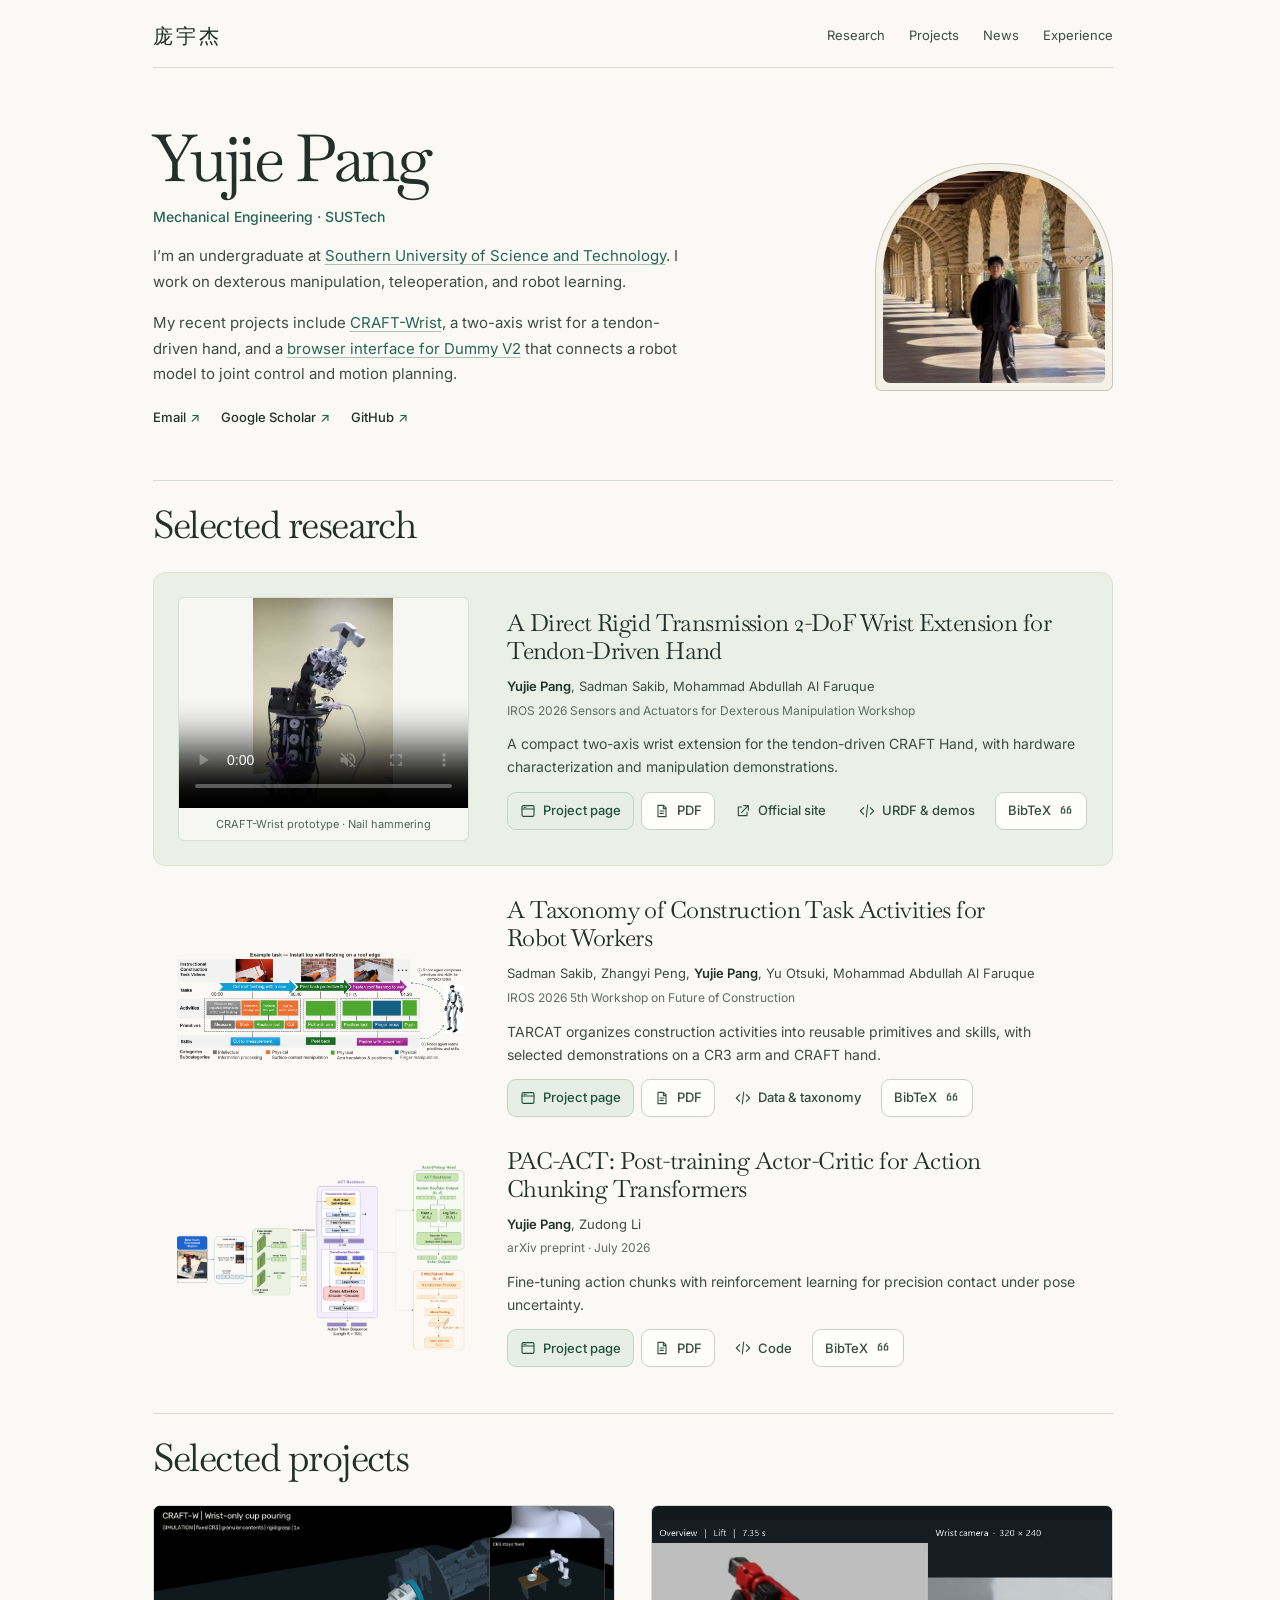
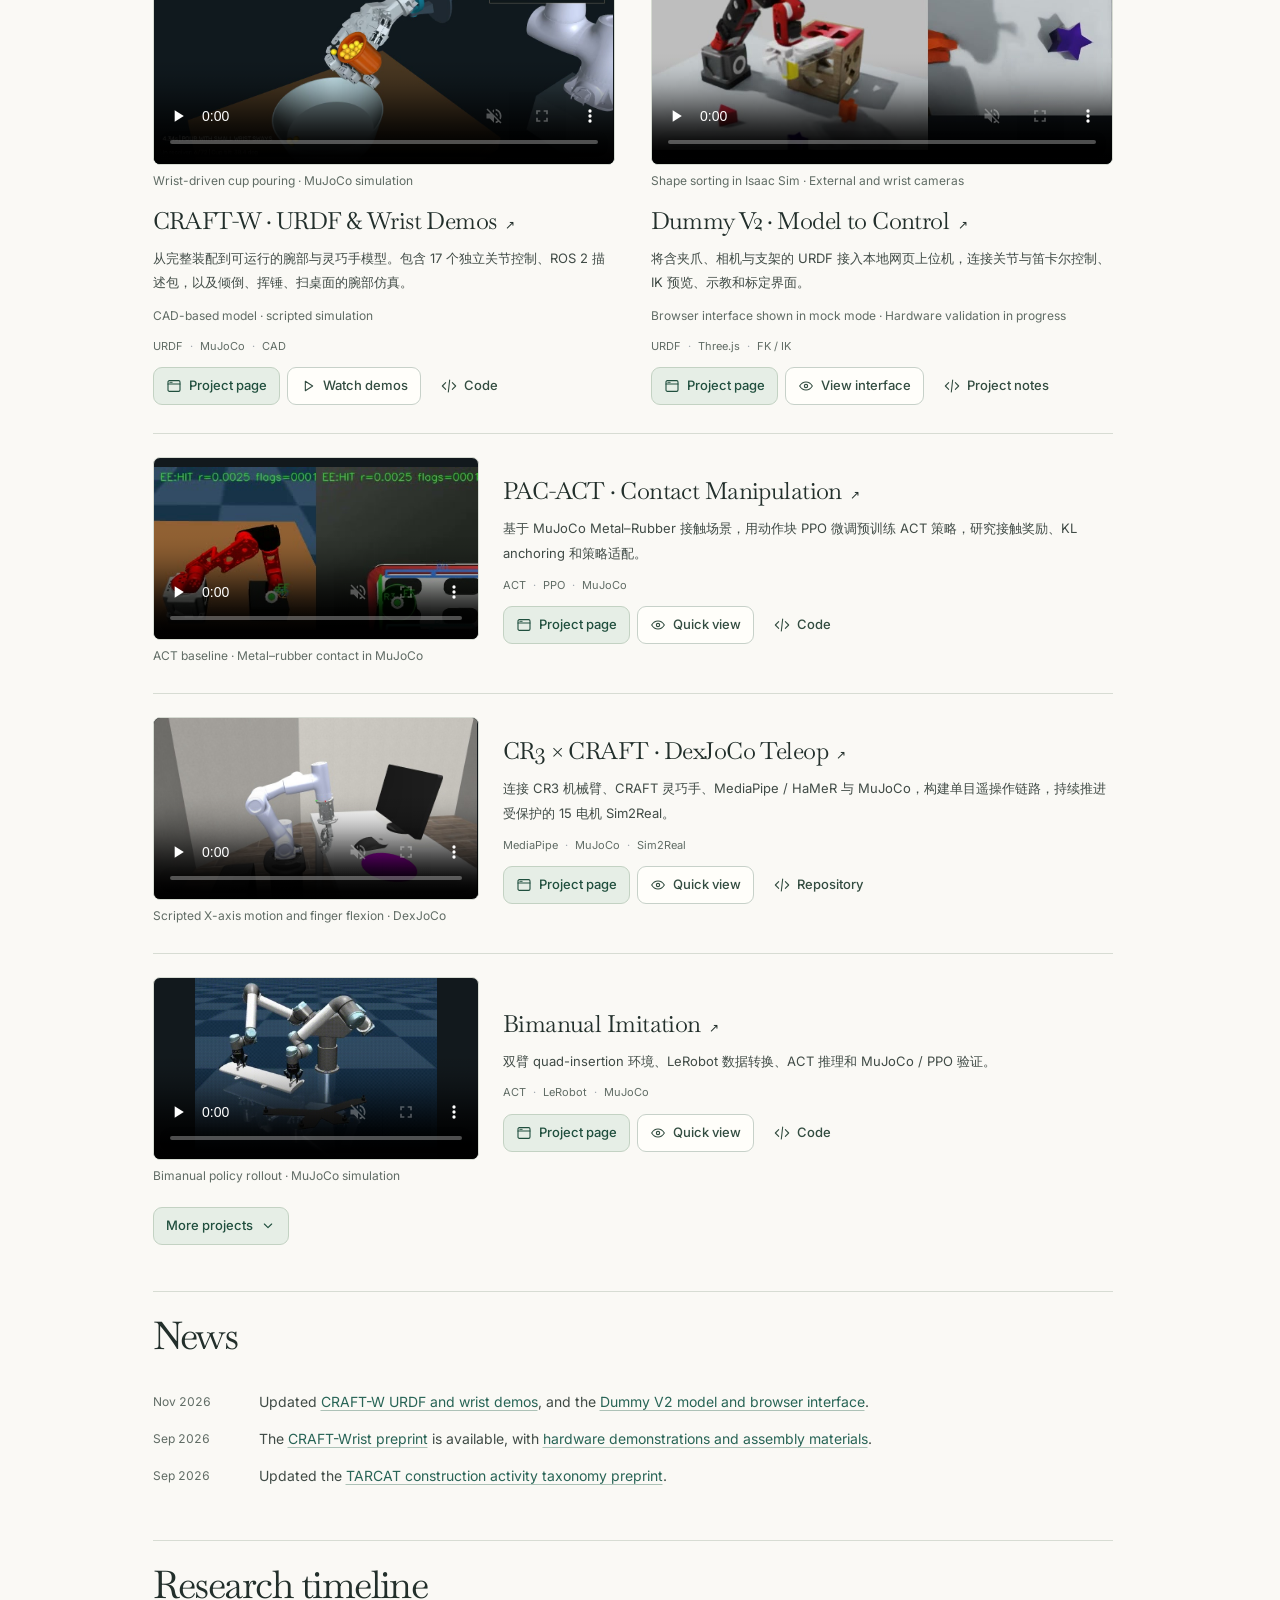
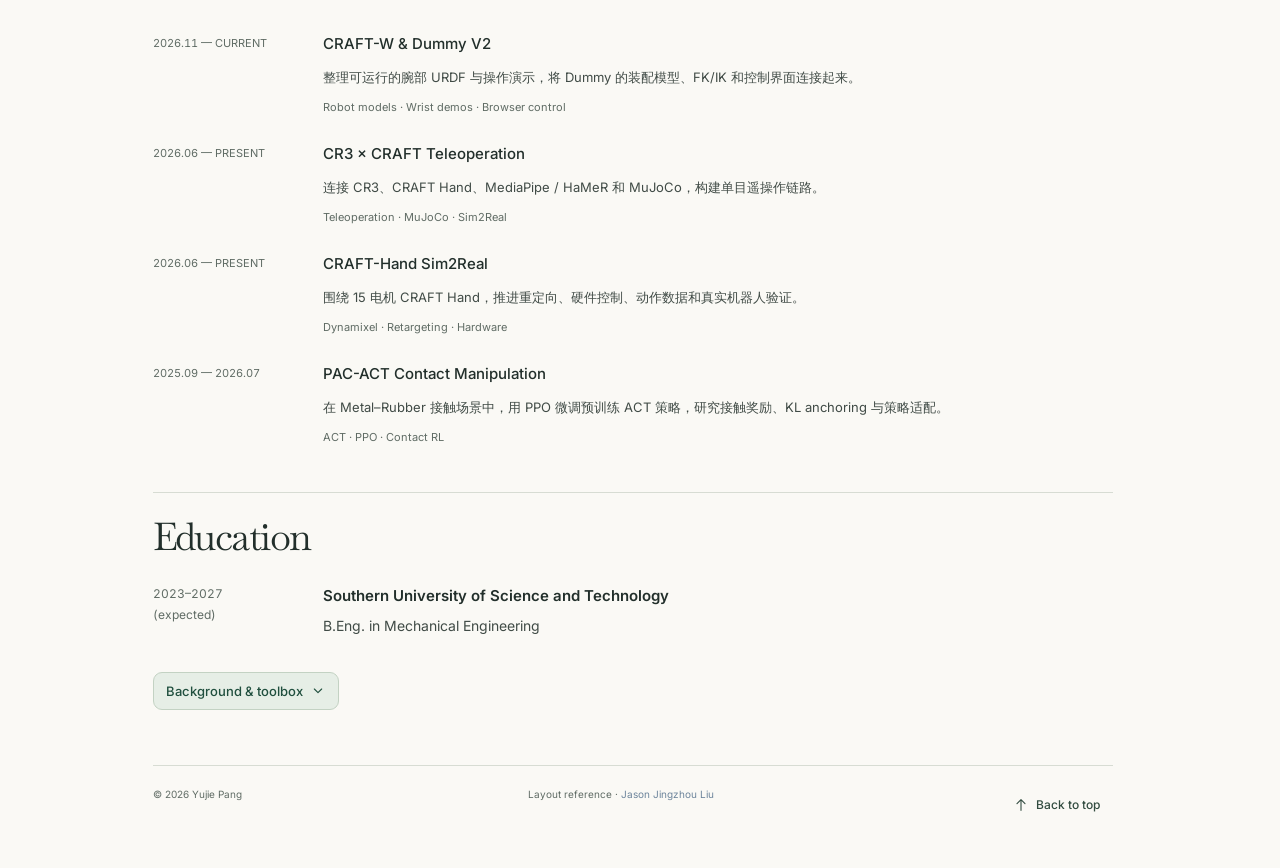
==== commit 13231a03: "Publish academic portfolio with research pages, papers, and robotics demos" ====
--- a/index.html
+++ b/index.html
@@ -1,164 +1,220 @@
 <!doctype html>
-<html lang="zh-CN">
+<html lang="en">
 <head>
-  <meta charset="utf-8" />
-  <meta name="viewport" content="width=device-width, initial-scale=1" />
-  <meta name="description" content="Yujie Pang / fslee2 — robot models, browser control, dexterous wrist demos, and robot learning." />
-  <title>Yujie Pang — Robot Models, Control & Learning</title>
-  <meta property="og:title" content="Yujie Pang — Robotics & Manipulation" />
-  <meta property="og:description" content="CRAFT-W wrist demos, Dummy V2 robot modeling and browser control, teleoperation, and robot learning." />
-  <meta property="og:type" content="website" />
-  <meta property="og:url" content="https://fslee2.github.io/" />
-  <meta property="og:image" content="https://fslee2.github.io/assets/craft-w/urdf-joints.jpg" />
-  <meta name="twitter:card" content="summary_large_image" />
+  <meta charset="utf-8">
+  <meta name="viewport" content="width=device-width,initial-scale=1">
+  <meta name="description" content="Yujie Pang — undergraduate researcher in mechanical engineering, dexterous manipulation, teleoperation, and robot learning.">
+  <title>Yujie Pang | Academic Homepage</title>
+  <meta property="og:title" content="Yujie Pang | Academic Homepage">
+  <meta property="og:description" content="Research, publications, robot models, and manipulation projects.">
+  <meta property="og:image" content="https://fslee2.github.io/assets/publications/craft-wrist-overview.png">
+  <meta property="og:url" content="https://fslee2.github.io/">
+  <meta property="og:type" content="website">
+  <meta name="twitter:card" content="summary_large_image">
   <link rel="preconnect" href="https://fonts.googleapis.com">
   <link rel="preconnect" href="https://fonts.gstatic.com" crossorigin>
-  <link href="https://fonts.googleapis.com/css2?family=DM+Mono:wght@400;500&family=Noto+Sans+SC:wght@400;500;600;700;800&family=Outfit:wght@400;500;600;700;800&family=Space+Grotesk:wght@400;500;600;700&display=swap" rel="stylesheet">
-  <link rel="stylesheet" href="styles.css" />
-  <link rel="stylesheet" href="recent-work.css" />
+  <link href="https://fonts.googleapis.com/css2?family=Baskervville:ital@0;1&amp;family=Inter:wght@400;500;600;700&display=swap" rel="stylesheet">
+  <link rel="stylesheet" href="styles.css">
+  <link rel="stylesheet" href="actions.css">
+  <script src="script.js" defer></script>
 </head>
 <body>
-  <div class="noise"></div>
-  <header class="topbar container">
-    <a class="brand" href="#top"><span class="brand-mark">◒</span> fslee2 <span class="brand-detail"><span class="brand-slash">/</span> lab notes</span></a>
-    <nav aria-label="Main navigation"><a href="#demos">Demos</a><a href="#dummy">Dummy</a><a href="#work">Projects</a><a href="#research">Research</a><a href="#about">About</a><a class="nav-cta" href="https://github.com/fslee2" target="_blank" rel="noreferrer">GitHub ↗</a></nav>
-  </header>
-
-  <main id="top">
-    <section class="hero container">
-      <div class="hero-copy">
-        <p class="eyebrow"><span class="pulse"></span> YUJIE PANG / ROBOTICS RESEARCH</p>
-        <h1>Building hands<br><em>that can learn.</em></h1>
-        <p class="hero-role">Undergraduate Researcher · Mechanical Engineering · SUSTech</p>
-        <p class="lede">从 CAD 与 URDF 到控制界面和操作演示，我把机器人模型、遥操作与策略学习连接起来。最近在做 CRAFT-W 腕部操作，以及 Dummy V2 的模型与网页控制。</p>
-        <div class="hero-actions"><a class="button button-primary" href="#demos">Watch wrist demos <span>↓</span></a><a class="button button-ghost" href="#work">Explore projects ↗</a></div>
+  <a class="skip-link" href="#content">Skip to content</a>
+  <main id="content" class="academic-page">
+    <header class="personal-header" id="about" data-nav-section>
+      <div class="masthead">
+        <a class="name-signature" href="#about" lang="zh-CN" aria-label="庞宇杰 · Back to introduction">庞宇杰</a>
+        <nav class="section-nav" aria-label="Page sections">
+          <a href="#publications">Research</a><a href="#projects">Projects</a><a href="#news">News</a><a href="#experience">Experience</a>
+        </nav>
       </div>
-      <div class="hero-visual">
-
-        <div class="hero-card hero-current">
-          <video id="hero-preview" controls autoplay muted loop playsinline preload="metadata" poster="assets/craft-w/urdf-joints.jpg" aria-label="CRAFT-W CAD model showing wrist axes, finger flexion and thumb motion">
-            <source src="assets/craft-w/urdf-joints.mp4" type="video/mp4" />
-            <a href="assets/craft-w/urdf-joints.mp4">Watch the CRAFT-W joint preview</a>
-          </video>
-          <div class="hero-card-label"><span>CRAFT-W · CAD / URDF</span><a href="https://github.com/fslee2/Craft_wrist-URDF#control-the-urdf" target="_blank" rel="noreferrer">Explore joint controls ↗</a></div>
-        </div>
-        <a class="hero-companion" href="#dummy">
-          <img src="assets/dummy-v2/web-control.png" alt="Dummy V2 的模型与网页控制界面" width="1416" height="908" />
-          <span><strong>Dummy V2</strong><small>URDF &amp; browser control</small></span>
-          <span aria-hidden="true">↗</span>
-        </a>
-
+      <div class="biography-layout">
+        <div class="identity">
+          <h1 id="profile-name">Yujie Pang</h1>
+          <p class="affiliation">Mechanical Engineering · SUSTech</p>
+        </div>
+        <div class="biography">
+          <p>I’m an undergraduate at <a href="https://www.sustech.edu.cn/en/" target="_blank" rel="noreferrer">Southern University of Science and Technology</a>. I work on dexterous manipulation, teleoperation, and robot learning.</p>
+          <p>My recent projects include <a href="#publications">CRAFT-Wrist</a>, a two-axis wrist for a tendon-driven hand, and a <a href="#project-dummy">browser interface for Dummy V2</a> that connects a robot model to joint control and motion planning.</p>
+          <div class="profile-links" aria-label="Contact and profiles">
+            <a href="mailto:12310115@mail.sustech.edu.cn">Email</a>
+            <a href="https://scholar.google.com/citations?user=nL7z590AAAAJ" target="_blank" rel="noreferrer">Google Scholar</a>
+            <a href="https://github.com/fslee2" target="_blank" rel="noreferrer">GitHub</a>
+          </div>
+        </div>
+        <figure class="profile-visual">
+          <a href="https://scholar.google.com/citations?user=nL7z590AAAAJ" target="_blank" rel="noreferrer" aria-label="Yujie Pang on Google Scholar"><img src="assets/profile/google-scholar.jpg" width="256" height="245" alt="Yujie Pang" fetchpriority="high"></a>
+        </figure>
+      </div>
+    </header>
+
+
+    <section class="academic-section" id="publications" data-nav-section aria-labelledby="publications-heading">
+      <div class="section-title"><h2 id="publications-heading">Selected research</h2></div>
+      <div class="section-body">
+        <article class="publication representative">
+          <figure class="publication-image hardware-preview"><video class="inline-preview" controls muted loop playsinline preload="metadata" poster="assets/publications/craft-wrist-hardware.jpg" src="assets/publications/craft-wrist-hardware.mp4" aria-label="CRAFT-Wrist physical hardware hammering demonstration from the official project page"></video><figcaption>CRAFT-Wrist prototype · Nail hammering</figcaption></figure>
+          <div><h3><a href="projects/craft-wrist/">A Direct Rigid Transmission 2-DoF Wrist Extension for Tendon-Driven Hand</a></h3><p class="authors"><strong>Yujie Pang</strong>, Sadman Sakib, Mohammad Abdullah Al Faruque</p><p class="venue">IROS 2026 Sensors and Actuators for Dexterous Manipulation Workshop</p><p class="publication-summary">A compact two-axis wrist extension for the tendon-driven CRAFT Hand, with hardware characterization and manipulation demonstrations.</p><div class="publication-links action-row"><a href="projects/craft-wrist/" class="action action--soft"><svg aria-hidden="true" focusable="false"><use href="assets/actions.svg#site"></use></svg>Project page</a><a href="projects/craft-wrist/paper.pdf" class="action"><svg aria-hidden="true" focusable="false"><use href="assets/actions.svg#paper"></use></svg>PDF</a><a href="https://craft-wrist.github.io/" target="_blank" rel="noreferrer" class="action action--quiet"><svg aria-hidden="true" focusable="false"><use href="assets/actions.svg#external"></use></svg>Official site</a><a href="https://github.com/fslee2/Craft_wrist-URDF" target="_blank" rel="noreferrer" class="action action--quiet"><svg aria-hidden="true" focusable="false"><use href="assets/actions.svg#code"></use></svg>URDF &amp; demos</a><details class="bibtex"><summary class="action">BibTeX<svg aria-hidden="true" focusable="false"><use href="assets/actions.svg#quote"></use></svg></summary><button type="button" data-copy-bib="bib-wrist" class="action"><svg aria-hidden="true" focusable="false"><use href="assets/actions.svg#copy"></use></svg>Copy</button><pre id="bib-wrist">@misc{pang2026craftwrist,
+  title={A Direct Rigid Transmission 2-DoF Wrist Extension for Tendon-Driven Hand},
+  author={Pang, Yujie and Sakib, Sadman and Al Faruque, Mohammad Abdullah},
+  year={2026},
+  eprint={2609.22681},
+  archivePrefix={arXiv},
+  primaryClass={cs.RO},
+  url={https://arxiv.org/abs/2609.22681}
+}</pre><p class="bib-status" role="status" aria-live="polite"></p></details></div></div>
+        </article>
+        <article class="publication">
+          <a class="publication-image" href="projects/tarcat/"><img src="assets/publications/tarcat-overview.png" alt="TARCAT occupation-grounded construction activity taxonomy overview" loading="lazy"></a>
+          <div><h3><a href="projects/tarcat/">A Taxonomy of Construction Task Activities for Robot Workers</a></h3><p class="authors">Sadman Sakib, Zhangyi Peng, <strong>Yujie Pang</strong>, Yu Otsuki, Mohammad Abdullah Al Faruque</p><p class="venue">IROS 2026 5th Workshop on Future of Construction</p><p class="publication-summary">TARCAT organizes construction activities into reusable primitives and skills, with selected demonstrations on a CR3 arm and CRAFT hand.</p><div class="publication-links action-row"><a href="projects/tarcat/" class="action action--soft"><svg aria-hidden="true" focusable="false"><use href="assets/actions.svg#site"></use></svg>Project page</a><a href="projects/tarcat/paper.pdf" class="action"><svg aria-hidden="true" focusable="false"><use href="assets/actions.svg#paper"></use></svg>PDF</a><a href="https://github.com/AICPS/TARCAT-Taxonomy" target="_blank" rel="noreferrer" class="action action--quiet"><svg aria-hidden="true" focusable="false"><use href="assets/actions.svg#code"></use></svg>Data &amp; taxonomy</a><details class="bibtex"><summary class="action">BibTeX<svg aria-hidden="true" focusable="false"><use href="assets/actions.svg#quote"></use></svg></summary><button type="button" data-copy-bib="bib-tarcat" class="action"><svg aria-hidden="true" focusable="false"><use href="assets/actions.svg#copy"></use></svg>Copy</button><pre id="bib-tarcat">@misc{sakib2026tarcat,
+  title={A Taxonomy of Construction Task Activities for Robot Workers},
+  author={Sakib, Sadman and Peng, Zhangyi and Pang, Yujie and Otsuki, Yu and Al Faruque, Mohammad Abdullah},
+  year={2026},
+  eprint={2608.25395},
+  archivePrefix={arXiv},
+  primaryClass={cs.RO},
+  url={https://arxiv.org/abs/2608.25395}
+}</pre><p class="bib-status" role="status" aria-live="polite"></p></details></div></div>
+        </article>
+        <article class="publication">
+          <a class="publication-image" href="projects/pac-act/"><img src="assets/pac-act/pac_act_architecture.png" alt="PAC-ACT training architecture" loading="lazy"></a>
+          <div>
+            <h3><a href="projects/pac-act/">PAC-ACT: Post-training Actor-Critic for Action Chunking Transformers</a></h3>
+            <p class="authors"><strong>Yujie Pang</strong>, Zudong Li</p>
+            <p class="venue">arXiv preprint · July 2026</p>
+            <p class="publication-summary">Fine-tuning action chunks with reinforcement learning for precision contact under pose uncertainty.</p>
+            <div class="publication-links action-row"><a href="projects/pac-act/" class="action action--soft"><svg aria-hidden="true" focusable="false"><use href="assets/actions.svg#site"></use></svg>Project page</a><a href="projects/pac-act/paper.pdf" class="action"><svg aria-hidden="true" focusable="false"><use href="assets/actions.svg#paper"></use></svg>PDF</a><a href="https://github.com/fslee2/PAC-ACT" class="action action--quiet"><svg aria-hidden="true" focusable="false"><use href="assets/actions.svg#code"></use></svg>Code</a>
+              <details class="bibtex"><summary class="action">BibTeX<svg aria-hidden="true" focusable="false"><use href="assets/actions.svg#quote"></use></svg></summary><button type="button" data-copy-bib="bib-pac" class="action"><svg aria-hidden="true" focusable="false"><use href="assets/actions.svg#copy"></use></svg>Copy</button><pre id="bib-pac">@misc{pang2026pacact,
+  title = {PAC-ACT: Post-training Actor-Critic for Action Chunking Transformers},
+  author = {Pang, Yujie and Li, Zudong},
+  year = {2026},
+  eprint = {2607.09590},
+  archivePrefix = {arXiv},
+  primaryClass = {cs.RO},
+  url = {https://arxiv.org/abs/2607.09590}
+}</pre><p class="bib-status" role="status" aria-live="polite"></p></details>
+            </div>
+          </div>
+        </article>
       </div>
     </section>
-
-    <nav class="work-shortcuts container" aria-label="Current work">
-      <a href="#demos"><span>CRAFT-W</span><strong>Wrist manipulation demos</strong><span aria-hidden="true">↗</span></a>
-      <a href="#dummy"><span>DUMMY V2</span><strong>Robot model &amp; controls</strong><span aria-hidden="true">↗</span></a>
-      <a href="#work"><span>RESEARCH</span><strong>Learning &amp; teleoperation</strong><span aria-hidden="true">↗</span></a>
-    </nav>
-
-    <section id="demos" class="recent-section container" aria-labelledby="demos-title">
-      <div class="section-heading">
-        <p class="eyebrow">CRAFT-W / WRIST MANIPULATION</p>
-        <h2 id="demos-title">A wrist <em>in motion.</em></h2>
-        <p class="section-intro">倾倒、挥锤、扫桌面。以腕部动作完成末端朝向调整、出料和短行程接触。</p>
-      </div>
-      <div class="demo-grid">
-        <figure class="demo-card">
-          <video controls playsinline preload="metadata" poster="assets/craft-w/cup-pour.jpg" aria-label="CRAFT-W wrist-only granular cup pouring simulation">
-            <source src="assets/craft-w/cup-pour.mp4" type="video/mp4" />
-            <a href="assets/craft-w/cup-pour.mp4">Watch cup pouring</a>
-          </video>
-          <figcaption><h3>Cup pouring</h3><p>腕部倾斜并小幅摆动，让颗粒落入接盘，再返回端持姿态。</p></figcaption>
-        </figure>
-        <figure class="demo-card">
-          <video controls playsinline preload="metadata" poster="assets/craft-w/hammer-nail.jpg" aria-label="CRAFT-W wrist-driven hammer and nail simulation">
-            <source src="assets/craft-w/hammer-nail.mp4" type="video/mp4" />
-            <a href="assets/craft-w/hammer-nail.mp4">Watch hammering</a>
-          </video>
-          <figcaption><h3>Hammering</h3><p>握住扫描锤子，沿四指延伸方向挥动腕部，完成敲钉动作。</p></figcaption>
-        </figure>
-        <figure class="demo-card">
-          <video controls playsinline preload="metadata" poster="assets/craft-w/brush-sweep.jpg" aria-label="CRAFT-W wrist-driven tabletop brush sweeping simulation">
-            <source src="assets/craft-w/brush-sweep.mp4" type="video/mp4" />
-            <a href="assets/craft-w/brush-sweep.mp4">Watch brush sweeping</a>
-          </video>
-          <figcaption><h3>Brush sweeping</h3><p>通过腕部运动保持刷毛与桌面接触，将碎屑推入收集区域。</p></figcaption>
-        </figure>
-      </div>
-      <p class="demo-context">三段视频均为原速脚本仿真，采用固定支撑和理想刚性握持。倾倒使用颗粒代理。挥锤和倾倒场景中的 CR3 保持固定，腕部采用暂定 ±15° 的双轴串联近似。</p>
-      <div class="section-actions">
-        <a class="button button-primary" href="https://github.com/fslee2/Craft_wrist-URDF" target="_blank" rel="noreferrer">URDF &amp; demo launchers ↗</a>
-        <a class="button button-ghost" href="https://github.com/fslee2/Craft_wrist-URDF/blob/main/docs/INTEGRATION.md" target="_blank" rel="noreferrer">Integration guide ↗</a>
-      </div>
-      <details class="launch-note"><summary>Run the model and demos locally</summary>
-        <p>Clone the CRAFT-W repository and use Python 3.12. In the viewer, expand Control to adjust the 17 independent joint angles.</p>
-        <pre><code>python -m pip install -r requirements-viewer.txt
-python scripts/launch_demo.py wrist --interactive
-python scripts/launch_demo.py cup-pour
-python scripts/launch_demo.py hammer-nail
-python scripts/launch_demo.py brush-sweep</code></pre>
-      </details>
+      <section id="projects" class="academic-section projects-section" data-nav-section aria-labelledby="projects-heading">
+        <div class="section-title"><h2 id="projects-heading">Selected projects</h2></div><div class="section-body">
+        <div class="project-list">
+          <article class="project" id="project-craft">
+            <figure class="project-preview">
+              <video class="inline-preview" controls muted playsinline loop preload="none"
+                poster="assets/craft-w/pour-in-motion.jpg" src="assets/craft-w/cup-pour.mp4" aria-label="Wrist-driven cup pouring · MuJoCo simulation"></video>
+              <figcaption>Wrist-driven cup pouring · MuJoCo simulation</figcaption>
+            </figure>
+            <div class="project-content"><h3><a class="project-title" href="projects/craft-wrist/">CRAFT-W · URDF &amp; Wrist Demos <span aria-hidden="true">↗</span></a></h3><p>从完整装配到可运行的腕部与灵巧手模型。包含 17 个独立关节控制、ROS 2 描述包，以及倾倒、挥锤、扫桌面的腕部仿真。</p><p class="project-context">CAD-based model · scripted simulation</p><ul class="technology-list" aria-label="Technologies"><li>URDF</li><li>MuJoCo</li><li>CAD</li></ul><div class="project-links action-row"><a href="projects/craft-wrist/" class="action action--soft"><svg aria-hidden="true" focusable="false"><use href="assets/actions.svg#site"></use></svg>Project page</a><button type="button" data-project="craft" class="action"><svg aria-hidden="true" focusable="false"><use href="assets/actions.svg#play"></use></svg>Watch demos</button><a href="https://github.com/fslee2/Craft_wrist-URDF" target="_blank" rel="noreferrer" class="action action--quiet"><svg aria-hidden="true" focusable="false"><use href="assets/actions.svg#code"></use></svg>Code</a></div></div>
+          </article>
+          <article class="project" id="project-dummy">
+            <figure class="project-preview">
+              <video class="inline-preview" controls muted playsinline loop preload="none"
+                poster="assets/dummy-v2/shape-sorter.jpg" src="assets/dummy-v2/shape-sorter.mp4" aria-label="Shape sorting in Isaac Sim · External and wrist cameras"></video>
+              <figcaption>Shape sorting in Isaac Sim · External and wrist cameras</figcaption>
+            </figure>
+            <div class="project-content"><h3><a class="project-title" href="projects/dummy-v2/">Dummy V2 · Model to Control <span aria-hidden="true">↗</span></a></h3><p>将含夹爪、相机与支架的 URDF 接入本地网页上位机，连接关节与笛卡尔控制、IK 预览、示教和标定界面。</p><p class="project-context">Browser interface shown in mock mode · Hardware validation in progress</p><ul class="technology-list" aria-label="Technologies"><li>URDF</li><li>Three.js</li><li>FK / IK</li></ul><div class="project-links action-row"><a href="projects/dummy-v2/" class="action action--soft"><svg aria-hidden="true" focusable="false"><use href="assets/actions.svg#site"></use></svg>Project page</a><button type="button" data-project="dummy" class="action"><svg aria-hidden="true" focusable="false"><use href="assets/actions.svg#preview"></use></svg>View interface</button><a href="https://github.com/fslee2/fslee2/blob/main/projects/dummy-v2.md" target="_blank" rel="noreferrer" class="action action--quiet"><svg aria-hidden="true" focusable="false"><use href="assets/actions.svg#code"></use></svg>Project notes</a></div></div>
+          </article>
+          <article class="project" id="project-pac">
+            <figure class="project-preview">
+              <video class="inline-preview" controls muted playsinline loop preload="none"
+                poster="assets/pac-act/act-contact.jpg" src="assets/pac-act/act-contact.mp4" aria-label="ACT baseline · Metal–rubber contact in MuJoCo"></video>
+              <figcaption>ACT baseline · Metal–rubber contact in MuJoCo</figcaption>
+            </figure>
+            <div class="project-content"><h3><a class="project-title" href="projects/pac-act/">PAC-ACT · Contact Manipulation <span aria-hidden="true">↗</span></a></h3><p>基于 MuJoCo Metal–Rubber 接触场景，用动作块 PPO 微调预训练 ACT 策略，研究接触奖励、KL anchoring 和策略适配。</p><ul class="technology-list" aria-label="Technologies"><li>ACT</li><li>PPO</li><li>MuJoCo</li></ul><div class="project-links action-row"><a href="projects/pac-act/" class="action action--soft"><svg aria-hidden="true" focusable="false"><use href="assets/actions.svg#site"></use></svg>Project page</a><button type="button" data-project="pac" class="action"><svg aria-hidden="true" focusable="false"><use href="assets/actions.svg#preview"></use></svg>Quick view</button><a href="https://github.com/fslee2/PAC-ACT" target="_blank" rel="noreferrer" class="action action--quiet"><svg aria-hidden="true" focusable="false"><use href="assets/actions.svg#code"></use></svg>Code</a></div></div>
+          </article>
+          <article class="project" id="project-teleop">
+            <figure class="project-preview">
+              <video class="inline-preview" controls muted playsinline loop preload="none"
+                poster="assets/dexjoco/x-axis.jpg" src="assets/dexjoco/x-axis.mp4" aria-label="Scripted X-axis motion and finger flexion · DexJoCo"></video>
+              <figcaption>Scripted X-axis motion and finger flexion · DexJoCo</figcaption>
+            </figure>
+            <div class="project-content"><h3><a class="project-title" href="projects/dexjoco-teleop/">CR3 × CRAFT · DexJoCo Teleop <span aria-hidden="true">↗</span></a></h3><p>连接 CR3 机械臂、CRAFT 灵巧手、MediaPipe / HaMeR 与 MuJoCo，构建单目遥操作链路，持续推进受保护的 15 电机 Sim2Real。</p><ul class="technology-list" aria-label="Technologies"><li>MediaPipe</li><li>MuJoCo</li><li>Sim2Real</li></ul><div class="project-links action-row"><a href="projects/dexjoco-teleop/" class="action action--soft"><svg aria-hidden="true" focusable="false"><use href="assets/actions.svg#site"></use></svg>Project page</a><button type="button" data-project="teleop" class="action"><svg aria-hidden="true" focusable="false"><use href="assets/actions.svg#preview"></use></svg>Quick view</button><a href="https://github.com/fslee2/Dexjuco_cr3_crafthand" target="_blank" rel="noreferrer" class="action action--quiet"><svg aria-hidden="true" focusable="false"><use href="assets/actions.svg#code"></use></svg>Repository</a></div></div>
+          </article>
+          <article class="project" id="project-bimanual">
+            <figure class="project-preview">
+              <video class="inline-preview" controls muted playsinline loop preload="none"
+                poster="assets/bimanual/policy-rollout.jpg" src="assets/bimanual/policy-rollout.mp4" aria-label="Bimanual policy rollout · MuJoCo simulation"></video>
+              <figcaption>Bimanual policy rollout · MuJoCo simulation</figcaption>
+            </figure>
+            <div class="project-content"><h3><a class="project-title" href="projects/bimanual-imitation/">Bimanual Imitation <span aria-hidden="true">↗</span></a></h3><p>双臂 quad-insertion 环境、LeRobot 数据转换、ACT 推理和 MuJoCo / PPO 验证。</p><ul class="technology-list" aria-label="Technologies"><li>ACT</li><li>LeRobot</li><li>MuJoCo</li></ul><div class="project-links action-row"><a href="projects/bimanual-imitation/" class="action action--soft"><svg aria-hidden="true" focusable="false"><use href="assets/actions.svg#site"></use></svg>Project page</a><button type="button" data-project="bimanual" class="action"><svg aria-hidden="true" focusable="false"><use href="assets/actions.svg#preview"></use></svg>Quick view</button><a href="https://github.com/fslee2/biman_imitation_pyj_verison" target="_blank" rel="noreferrer" class="action action--quiet"><svg aria-hidden="true" focusable="false"><use href="assets/actions.svg#code"></use></svg>Code</a></div></div>
+          </article>
+        </div>
+        <details class="project-archive">
+          <summary class="action action--soft">More projects<svg aria-hidden="true" focusable="false" class="disclosure-icon"><use href="assets/actions.svg#chevron"></use></svg></summary>
+          <div class="archive-list">
+            <article class="archive-project">
+              <figure class="project-preview"><button class="pose-strip" type="button" data-project="retarget" aria-label="Enlarge the three CRAFT hand poses"><img src="assets/anydex/craft_open.png" alt="Open hand" loading="lazy"><img src="assets/anydex/craft_fist_15dof.png" alt="Closed fist" loading="lazy"><img src="assets/anydex/craft_thumb_index_pinch.png" alt="Thumb–index pinch" loading="lazy"></button><figcaption>Open hand, fist, and pinch · Retargeting poses</figcaption></figure>
+              <div><h3><a class="project-title" href="projects/anydex-craft/">AnyDexRetarget × CRAFT <span aria-hidden="true">↗</span></a></h3><p>优化式手部重定向，20 关节仿真模型与 15 个独立实机变量。</p><span>Retargeting · MJCF · Dynamixel</span><div class="project-links action-row"><a href="projects/anydex-craft/" class="action action--soft"><svg aria-hidden="true" focusable="false"><use href="assets/actions.svg#site"></use></svg>Project page</a><button type="button" data-project="retarget" class="action"><svg aria-hidden="true" focusable="false"><use href="assets/actions.svg#preview"></use></svg>Quick view</button></div></div>
+            </article>
+            <article class="archive-project">
+              <figure class="project-preview"><button class="still-preview" type="button" data-project="mes" aria-label="Enlarge the PACK MES dashboard"><img src="assets/pack-mes/dashboard-real.png" loading="lazy" alt="Production overview from the PACK MES dashboard"></button><figcaption>Production overview · Application screenshot</figcaption></figure>
+              <div><h3><a class="project-title" href="projects/pack-mes/">PACK MES System <span aria-hidden="true">↗</span></a></h3><p>新能源电池包自动化产线的生产、质量、库存与全流程追溯。</p><span>Spring Boot · Vue 3 · MySQL</span><div class="project-links action-row"><a href="projects/pack-mes/" class="action action--soft"><svg aria-hidden="true" focusable="false"><use href="assets/actions.svg#site"></use></svg>Project page</a><button type="button" data-project="mes" class="action"><svg aria-hidden="true" focusable="false"><use href="assets/actions.svg#preview"></use></svg>Quick view</button></div></div>
+            </article>
+            <article class="archive-project">
+              <figure class="project-preview">
+              <video class="inline-preview" controls muted playsinline loop preload="none"
+                poster="assets/cr3-description/model-orbit.jpg" src="assets/cr3-description/model-orbit.mp4" aria-label="CR3 arm and CRAFT Hand · MJCF model orbit"></video>
+              <figcaption>CR3 arm and CRAFT Hand · MJCF model orbit</figcaption>
+            </figure>
+              <div><h3><a class="project-title" href="projects/cr3-models/">CR3 Robot Assets <span aria-hidden="true">↗</span></a></h3><p>面向控制与仿真的 MuJoCo XML / MJCF、URDF、Xacro 与网格资源。</p><span>URDF · MJCF · ROS 2</span><div class="project-links action-row"><a href="projects/cr3-models/" class="action action--soft"><svg aria-hidden="true" focusable="false"><use href="assets/actions.svg#site"></use></svg>Project page</a><button type="button" data-project="assets" class="action"><svg aria-hidden="true" focusable="false"><use href="assets/actions.svg#preview"></use></svg>Quick view</button></div></div>
+            </article>
+            <article class="archive-project">
+              <figure class="project-preview">
+              <video class="inline-preview" controls muted playsinline loop preload="none"
+                poster="assets/teleop-teacher/cartesian-reach.jpg" src="assets/teleop-teacher/cartesian-reach.mp4" aria-label="Programmed Cartesian reach · MuJoCo kinematic preview"></video>
+              <figcaption>Programmed Cartesian reach · MuJoCo kinematic preview</figcaption>
+            </figure>
+              <div><h3><a class="project-title" href="projects/cr3-craft-teaching/">CR3 × CRAFT Hand / MuJoCo <span aria-hidden="true">↗</span></a></h3><p>小键盘笛卡尔控制、MediaPipe 手部跟踪与躯干示教流程。</p><span>MuJoCo · MediaPipe · OpenCV</span><div class="project-links action-row"><a href="projects/cr3-craft-teaching/" class="action action--soft"><svg aria-hidden="true" focusable="false"><use href="assets/actions.svg#site"></use></svg>Project page</a><button type="button" data-project="teacher" class="action"><svg aria-hidden="true" focusable="false"><use href="assets/actions.svg#preview"></use></svg>Quick view</button></div></div>
+            </article>
+          </div>
+        </details>
+        </div>
+      </section>
+    <section class="news-section" id="news" data-nav-section aria-labelledby="news-heading">
+      <h2 id="news-heading">News</h2>
+      <ul class="news-list">
+        <li><time datetime="2026-11">Nov 2026</time><p>Updated <a href="#project-craft">CRAFT-W URDF and wrist demos</a>, and the <a href="#project-dummy">Dummy V2 model and browser interface</a>.</p></li>
+        <li><time datetime="2026-09">Sep 2026</time><p>The <a href="https://arxiv.org/abs/2609.22681" target="_blank" rel="noreferrer">CRAFT-Wrist preprint</a> is available, with <a href="https://craft-wrist.github.io/" target="_blank" rel="noreferrer">hardware demonstrations and assembly materials</a>.</p></li>
+        <li><time datetime="2026-09">Sep 2026</time><p>Updated the <a href="https://arxiv.org/abs/2608.25395" target="_blank" rel="noreferrer">TARCAT construction activity taxonomy preprint</a>.</p></li>
+      </ul>
     </section>
 
-    <section id="dummy" class="recent-section dummy-section" aria-labelledby="dummy-title">
-      <div class="container dummy-layout">
-        <div class="dummy-copy">
-          <p class="eyebrow">DUMMY V2 / MODEL &amp; CONTROL INTERFACE</p>
-          <h2 id="dummy-title">From URDF<br><em>to control.</em></h2>
-          <p>基于 Dummy V2 平台，连接机械臂描述、夹爪与相机模型，以及本地网页上位机。当前默认装配包含夹爪、深度相机和支架。</p>
-          <ul>
-            <li>保留 CAD 颜色的 URDF 与 STL 视觉模型。</li>
-            <li>关节目标、笛卡尔 FK/IK、可拖动目标与未来位姿预览。</li>
-            <li>示教录放、标定界面和模型参数管理。</li>
-            <li>重力补偿、参数辨识与柔顺控制实验。</li>
-          </ul>
-          <p class="project-status">图片来自当前模型的 mock 会话。J1–J5 控制机械臂姿态，J6 驱动夹爪，相机随 J5 运动。HostApp 源码目前维护在本地，硬件功能仍在验证中。</p>
-          <div class="section-actions">
-            <a class="button button-primary" href="https://github.com/fslee2/fslee2/blob/main/projects/dummy-v2.md" target="_blank" rel="noreferrer">Project notes ↗</a>
-            <a class="button button-ghost" href="mailto:12310115@mail.sustech.edu.cn?subject=Dummy%20V2%20project">Get in touch ↗</a>
-          </div>
-        </div>
-        <div class="dummy-gallery">
-          <figure><a href="assets/dummy-v2/web-control.png" target="_blank" rel="noreferrer"><img src="assets/dummy-v2/web-control.png" width="1416" height="908" loading="lazy" decoding="async" alt="Dummy V2 当前 URDF 和网页关节控制面板，mock 会话" /></a><figcaption>Current model · browser joint controls · mock session</figcaption></figure>
-          <figure><a href="assets/dummy-v2/planning-preview.png" target="_blank" rel="noreferrer"><img src="assets/dummy-v2/planning-preview.png" width="1416" height="908" loading="lazy" decoding="async" alt="Dummy V2 末端目标和半透明 IK 未来位姿预览" /></a><figcaption>Cartesian target · IK ghost pose · mock session</figcaption></figure>
-        </div>
-      </div>
+      <section id="experience" class="academic-section" data-nav-section aria-labelledby="research-heading">
+        <div class="section-title"><h2 id="research-heading">Research timeline</h2></div><div class="section-body">
+        <ol class="experience-list">
+          <li class="experience"><p class="experience-date">2026.11 — CURRENT</p><div><h3>CRAFT-W &amp; Dummy V2</h3><p>整理可运行的腕部 URDF 与操作演示，将 Dummy 的装配模型、FK/IK 和控制界面连接起来。</p><span>Robot models · Wrist demos · Browser control</span></div></li>
+          <li class="experience"><p class="experience-date">2026.06 — PRESENT</p><div><h3>CR3 × CRAFT Teleoperation</h3><p>连接 CR3、CRAFT Hand、MediaPipe / HaMeR 和 MuJoCo，构建单目遥操作链路。</p><span>Teleoperation · MuJoCo · Sim2Real</span></div></li>
+          <li class="experience"><p class="experience-date">2026.06 — PRESENT</p><div><h3>CRAFT-Hand Sim2Real</h3><p>围绕 15 电机 CRAFT Hand，推进重定向、硬件控制、动作数据和真实机器人验证。</p><span>Dynamixel · Retargeting · Hardware</span></div></li>
+          <li class="experience"><p class="experience-date">2025.09 — 2026.07</p><div><h3>PAC-ACT Contact Manipulation</h3><p>在 Metal–Rubber 接触场景中，用 PPO 微调预训练 ACT 策略，研究接触奖励、KL anchoring 与策略适配。</p><span>ACT · PPO · Contact RL</span></div></li>
+        </ol>
+        </div>
+      </section>
+
+    <section class="education-section" id="education" aria-labelledby="education-heading">
+      <h2 id="education-heading">Education</h2>
+      <div class="education-entry"><span>2023–2027<br>(expected)</span><div><h3>Southern University of Science and Technology</h3><p>B.Eng. in Mechanical Engineering</p></div></div>
     </section>
-
-    <section id="work" class="section container">
-      <div class="section-heading"><div><p class="eyebrow">ROBOTICS / SELECTED WORK</p><h2>Selected <em>projects.</em></h2></div><p class="section-intro">从机械结构、机器人描述与控制界面，到遥操作、数据集与策略验证。这里收集持续推进的机器人项目。</p></div>
-      <div class="filter-row"><button class="filter active" data-filter="all">All projects <span>9</span></button><button class="filter" data-filter="dexterity">Dexterity</button><button class="filter" data-filter="learning">Learning</button><button class="filter" data-filter="systems">Systems</button></div>
-      <div class="project-grid">
-        <article class="project-card project-wrist" data-category="dexterity systems">
-          <div class="project-media model-preview"><img src="assets/craft-w/urdf-joints.jpg" loading="lazy" decoding="async" alt="CRAFT-W CAD URDF 与关节角展示" /><span class="status">URDF / JOINT CONTROLS</span></div>
-          <div class="project-body"><div class="project-kicker"><span>DEXTEROUS WRIST</span></div><h3>CRAFT-W<br>URDF &amp; Wrist Demos</h3><p>23 个连杆、22 个旋转关节、17 个独立坐标。包含关节滑块、ROS 2 描述包，以及倾倒、挥锤和扫桌面的腕部仿真。</p><div class="tags"><span>URDF</span><span>MuJoCo</span><span>CAD</span></div><div class="project-links"><a class="text-link" href="https://github.com/fslee2/Craft_wrist-URDF" target="_blank" rel="noreferrer">Code &amp; launchers ↗</a><a class="text-link" href="#demos">Watch demos ↓</a></div></div>
-        </article>
-        <article class="project-card project-dummy" data-category="systems">
-          <div class="project-media interface-preview"><img src="assets/dummy-v2/web-control.png" loading="lazy" decoding="async" alt="Dummy V2 网页上位机与含相机夹爪的模型，mock 预览" /><span class="status">LOCAL / MOCK PREVIEW</span></div>
-          <div class="project-body"><div class="project-kicker"><span>MODELING &amp; CONTROL</span></div><h3>Dummy V2<br>URDF &amp; Browser Control</h3><p>将含夹爪、相机与支架的 URDF 接入本地网页上位机，连接关节与笛卡尔控制、IK 预览、示教和标定界面。</p><div class="tags"><span>URDF</span><span>Three.js</span><span>FK / IK</span></div><div class="project-links"><a class="text-link" href="#dummy">Interface previews ↓</a><a class="text-link" href="https://github.com/fslee2/fslee2/blob/main/projects/dummy-v2.md" target="_blank" rel="noreferrer">Project notes ↗</a></div></div>
-        </article>
-        <article class="project-card project-pac-act" data-category="learning systems"><div class="project-media"><img src="assets/pac-act/pac_act_contact_setup.png" alt="PAC-ACT real robot contact manipulation setup" /><span class="status">REAL WORLD / CONTACT</span></div><div class="project-body"><div class="project-kicker"><span>CONTACT RL / ACT</span></div><h3>PAC-ACT<br>Contact Manipulation</h3><p>基于 MuJoCo Metal–Rubber 接触场景，用动作块 PPO 微调预训练 ACT 策略，研究接触奖励、KL anchoring 和策略适配。</p><div class="tags"><span>ACT</span><span>PPO</span><span>MuJoCo</span></div><a class="text-link" href="https://github.com/fslee2/PAC-ACT" target="_blank" rel="noreferrer">View repository ↗</a></div></article>
-        <article class="project-card" data-category="dexterity systems"><div class="project-media"><img src="assets/dexjoco/cr3_craft_teleop.gif" alt="CR3 and CRAFT hand teleoperation" /><span class="status">Featured / active</span></div><div class="project-body"><div class="project-kicker"><span>DEXTEROUS TELEOPERATION</span></div><h3>CR3 × CRAFT<br>DexJoCo Teleop</h3><p>把 CR3 机械臂、CRAFT 灵巧手、MediaPipe / HaMeR 和 MuJoCo 接成一条可运行的单目遥操作链路，并持续推进到受保护的 15 电机 Sim2Real。</p><div class="tags"><span>MuJoCo</span><span>MediaPipe</span><span>Python</span><span>Sim2Real</span></div><a class="text-link" href="https://github.com/fslee2/Dexjuco_cr3_crafthand" target="_blank" rel="noreferrer">View showcase ↗</a></div></article>
-        <article class="project-card" data-category="learning"><div class="project-media"><img src="assets/bimanual/bimanual_policy_rollout.gif" alt="Bimanual imitation policy rollout" /><span class="status">POLICY / ROLLOUT</span></div><div class="project-body"><div class="project-kicker"><span>IMITATION LEARNING</span></div><h3>Bimanual<br>Imitation</h3><p>双臂 quad-insertion 环境、LeRobot 数据转换、ACT 推理和 MuJoCo / PPO 验证。</p><div class="tags"><span>ACT</span><span>LeRobot</span><span>MuJoCo</span></div><a class="text-link" href="https://github.com/fslee2/biman_imitation_pyj_verison" target="_blank" rel="noreferrer">View repository ↗</a></div></article>
-        <article class="project-card" data-category="dexterity"><div class="project-media tri"><div class="tri-panel"><img src="assets/anydex/craft_open.png" alt="CRAFT hand open pose" /><span>OPEN</span></div><div class="tri-panel"><img src="assets/anydex/craft_fist_15dof.png" alt="CRAFT hand fist pose" /><span>15-DOF FIST</span></div><div class="tri-panel"><img src="assets/anydex/craft_thumb_index_pinch.png" alt="CRAFT hand thumb index pinch pose" /><span>PINCH</span></div></div><div class="project-body"><div class="project-kicker"><span>HAND RETARGETING</span></div><h3>AnyDexRetarget<br>× CRAFT</h3><p>用优化式重定向把 MediaPipe 手部关键点映射到 20 关节仿真模型，同时保留 15 个独立实机变量。</p><div class="tags"><span>Retargeting</span><span>MJCF</span><span>Dynamixel</span></div><a class="text-link" href="mailto:12310115@mail.sustech.edu.cn?subject=CRAFT%20retargeting%20project" target="_blank" rel="noreferrer">Ask about the project ↗</a></div></article>
-        <article class="project-card" data-category="systems"><div class="project-media mes-card"><div class="mes-card-inner"><div class="mes-card-top"><span>PACK / MES</span><strong>LIVE</strong></div><div class="mes-card-title">Manufacturing<br>Execution System</div><div class="mes-card-metrics"><span><b>27</b> processes</span><span><b>4</b> stages</span></div><div class="mes-card-flow"><i>S1</i><i>S2</i><i>S3</i><i>S4</i></div></div></div><div class="project-body"><div class="project-kicker"><span>COURSE PROJECT / MES</span></div><h3>PACK MES<br>System</h3><p>面向新能源电池包自动化产线的制造执行系统，覆盖生产计划、工序执行、质量管理、库存和产品全流程追溯。</p><div class="tags"><span>Spring Boot</span><span>Vue 3</span><span>MySQL</span><span>MES</span></div><a class="text-link" href="mailto:12310115@mail.sustech.edu.cn?subject=PACK%20MES%20project" target="_blank" rel="noreferrer">Project details ↗</a></div></article>
-        <article class="project-card" data-category="systems"><div class="project-media asset-card"><div class="asset-card-inner"><span class="asset-card-code">CR3 / DESCRIPTION</span><strong>MJCF</strong><strong>URDF</strong><strong>XACRO</strong><small>meshes · kinematics · ROS2</small></div></div><div class="project-body"><div class="project-kicker"><span>ROBOT DESCRIPTION</span></div><h3>CR3 Robot<br>Assets</h3><p>整理可复用的 CR3 MuJoCo XML / MJCF、URDF、Xacro 和网格资源，服务于后续控制与仿真任务。</p><div class="tags"><span>URDF</span><span>MJCF</span><span>ROS2</span></div><a class="text-link" href="https://github.com/fslee2/cr3-robot-description-assets" target="_blank" rel="noreferrer">View repository ↗</a></div></article>
-        <article class="project-card" data-visibility="hidden" data-category="systems"><div class="project-media warm"><img src="assets/lab/real_robot_setup.jpg" alt="Real robot manipulation setup" /></div><div class="project-body"><div class="project-kicker"><span>HARDWARE / RESEARCH</span></div><h3>CRAFT-W<br>Research Workspace</h3><p>集中管理实验配置、轨迹、结果、图表和论文材料，把一次次硬件试验沉淀成可复现的研究记录。</p><div class="tags"><span>Experiments</span><span>Paper</span><span>Analysis</span></div><a class="text-link" href="https://github.com/fslee2" target="_blank" rel="noreferrer">Explore GitHub ↗</a></div></article>
-        <article class="project-card" data-category="dexterity systems"><div class="project-media dark"><img src="assets/teleop-teacher/teleop_teacher_mujoco.png" alt="CR3 and CRAFT Hand MuJoCo teleoperation scene" /></div><div class="project-body"><div class="project-kicker"><span>ROBOT TELEOPERATION</span></div><h3>CR3 × CRAFT Hand<br>MuJoCo Teleoperation</h3><p>CR3 机械臂与 CRAFT Hand 的 MuJoCo 遥操作仓库，包含小键盘笛卡尔控制、MediaPipe 手部跟踪和躯干示教流程。</p><div class="tags"><span>MuJoCo</span><span>MediaPipe</span><span>OpenCV</span></div><a class="text-link" href="https://github.com/fslee2/Dobot-CraftHand" target="_blank" rel="noreferrer">View repository ↗</a></div></article>
-        <article class="project-card" data-visibility="hidden" data-category="systems"><div class="project-media pale"><img src="assets/lab/robot_simulation_spawn.jpg" alt="Robot simulation environment" /></div><div class="project-body"><div class="project-kicker"><span>ROBOT CONTROL</span></div><h3>Dobot ROS2<br>Control Stack</h3><p>基于 TCP/IP 的 Dobot 六轴机器人 ROS2 与 MoveIt 开发、通信和控制实验。</p><div class="tags"><span>ROS2</span><span>MoveIt</span><span>TCP/IP</span></div><a class="text-link" href="https://github.com/Dobot-Arm/TCP-IP-ROS-6AXis" target="_blank" rel="noreferrer">Reference project ↗</a></div></article>
-        <article class="project-card" data-visibility="hidden" data-category="learning systems"><div class="project-media warm"><img src="assets/bimanual/bimanual_validation_frame.jpg" alt="Bimanual validation frame" /></div><div class="project-body"><div class="project-kicker"><span>ROBOT LEARNING</span></div><h3>LeRobot /<br>robomimic Studies</h3><p>围绕数据集、模仿学习和策略复现搭建的实验集合，连接真实示教轨迹与可评估的 policy rollout。</p><div class="tags"><span>robomimic</span><span>LeRobot</span><span>Datasets</span></div><a class="text-link" href="https://github.com/fslee2" target="_blank" rel="noreferrer">Explore GitHub ↗</a></div></article>
-        <article class="project-card" data-visibility="hidden" data-category="systems dexterity"><div class="project-media dark"><img src="assets/lab/tactile_contact_closeup.jpg" alt="Tactile contact manipulation" /></div><div class="project-body"><div class="project-kicker"><span>HARDWARE / DESIGN</span></div><h3>CRAFT Hand<br>Hardware &amp; CAD</h3><p>CRAFT Hand API、MJCF 模型、零件打印与装配、腕部处理件和硬件调试资料。</p><div class="tags"><span>Dynamixel</span><span>CAD</span><span>3D Print</span></div><a class="text-link" href="https://github.com/craft-hand/CRAFT-Hand_API" target="_blank" rel="noreferrer">CRAFT SDK ↗</a></div></article>
-      </div>
-    </section>
-
-    <section id="research" class="research-section"><div class="container research-timeline"><div class="research-heading"><p class="eyebrow">RESEARCH / PROJECT TIMELINE</p><h2>Research</h2><p>从工业视觉到灵巧操作，我把每个项目都当作一条可以继续延伸的研究线。</p></div><div class="research-affiliation"><div><strong>Yujie Pang</strong><span>Undergraduate Researcher · Mechanical Engineering, SUSTech</span></div><a href="mailto:12310115@mail.sustech.edu.cn" aria-label="Email Yujie Pang">✉</a></div><div class="timeline"><article class="timeline-card timeline-left"><span class="timeline-date">2025.09—2026.07</span><h3>PAC-ACT Contact Manipulation</h3><p>在 Metal–Rubber 接触场景中，用 PPO 微调预训练 ACT 策略，研究接触奖励、KL anchoring 与策略适配。</p><small>ACT · PPO · Contact RL</small></article><article class="timeline-card timeline-right"><span class="timeline-date">2026.06 · PRESENT</span><h3>CR3 × CRAFT Teleoperation</h3><p>将 CR3、CRAFT Hand、MediaPipe / HaMeR 和 MuJoCo 连接成可运行的单目遥操作链路。</p><small>Teleoperation · MuJoCo · Sim2Real</small></article><article class="timeline-card timeline-left"><span class="timeline-date">2026.06 · PRESENT</span><h3>CRAFT-Hand Sim2Real</h3><p>围绕 15 电机 CRAFT Hand，推进重定向、硬件控制、动作数据和真实机器人验证。</p><small>Dynamixel · Retargeting · Hardware</small></article><article class="timeline-card timeline-right"><span class="timeline-date">2026.11 · CURRENT</span><h3>CRAFT-W &amp; Dummy V2</h3><p>整理可运行的腕部 URDF 与操作演示，并将 Dummy 的装配模型、FK/IK 和控制界面连接起来。</p><small>Robot models · Wrist demos · Browser control</small></article></div></div></section>
-
-    <section id="skills" class="stack-section"><div class="container stack-layout"><div><p class="eyebrow">SKILLS / TOOLBOX</p><h2>From pixels<br><em>to torque.</em></h2><p class="stack-copy">我喜欢把复杂系统拆成可以验证的小环节：先有几何和资产，再有物理和控制，最后让策略在真实世界里接受检验。</p><div class="skill-note"><span>RESEARCH LOOP</span><strong>observe → model → control → learn</strong></div></div><div class="skills-groups"><div class="skill-group"><h3>Programming</h3><div class="skill-chips"><span>Python</span><span>C / C++</span><span>Git</span><span>Linux / WSL</span></div></div><div class="skill-group"><h3>ML / CV &amp; Robotics</h3><div class="skill-chips"><span>MediaPipe</span><span>HaMeR</span><span>OpenCV</span><span>PyTorch</span><span>ROS2</span></div></div><div class="skill-group"><h3>Simulation &amp; Learning</h3><div class="skill-chips"><span>MuJoCo</span><span>DexJoCo</span><span>Isaac Lab</span><span>ACT</span><span>PPO</span><span>LeRobot</span></div></div><div class="skill-group"><h3>Hardware</h3><div class="skill-chips"><span>CRAFT Hand</span><span>Dynamixel</span><span>Dobot CR3</span><span>MJCF / URDF</span></div></div></div></div></section>
-
-    <section id="about" class="about-section container"><div><p class="eyebrow">ABOUT / EDUCATION</p><h2>About <em>me.</em></h2><div class="profile-facts"><div><span>Undergraduate</span><strong>南方科技大学<br><small>Southern University of Science and Technology</small></strong></div><div><span>Department</span><strong>机械与能源工程系<br><small>Mechanical Engineering · 2023—2027</small></strong></div><div><span>Contact</span><strong><a href="mailto:12310115@mail.sustech.edu.cn">12310115@mail.sustech.edu.cn</a></strong></div></div></div><div class="about-copy"><p>我是 Yujie Pang，南方科技大学机械工程专业本科生，专注于灵巧操作、遥操作、仿真和模仿学习。我的项目从 CR3 + CRAFT Hand 的控制链路出发，延伸到 PAC-ACT 接触强化学习与真实机器人验证。</p><p>我也参与工业缺陷检测和机器人系统研究：包括 CSD-DETR、EfficientAD、4-DOF 机械臂、图书分类回收机器人，以及 CoreXY 3D 打印机设计。</p><div class="course-block"><span>RELEVANT COURSEWORK</span><p>理论力学 · 材料力学 · 机械原理 · CAD 与工程制图 · 机械制造工程实践 · 产品设计实践 · 高等数学 / 常微分方程 · 线性代数 · C 程序设计 · 电路基础</p></div><a class="button button-primary" href="mailto:12310115@mail.sustech.edu.cn">Get in touch ↗</a></div></section>
+      <details class="background-details"><summary class="action action--soft">Background &amp; toolbox<svg aria-hidden="true" focusable="false" class="disclosure-icon"><use href="assets/actions.svg#chevron"></use></svg></summary><div>
+        <p>我也参与工业缺陷检测和机器人系统研究，包括 CSD-DETR、EfficientAD、4-DOF 机械臂、图书分类回收机器人，以及 CoreXY 3D 打印机设计。</p>
+        <p>我喜欢把复杂系统拆成可以验证的小环节，先有几何和资产，再有物理和控制，最后让策略在真实世界里接受检验。</p>
+        <dl class="toolbox"><div><dt>Programming</dt><dd>Python · C / C++ · Git · Linux / WSL</dd></div><div><dt>ML / CV &amp; Robotics</dt><dd>MediaPipe · HaMeR · OpenCV · PyTorch · ROS 2</dd></div><div><dt>Simulation &amp; Learning</dt><dd>MuJoCo · DexJoCo · Isaac Lab · ACT · PPO · LeRobot</dd></div><div><dt>Hardware</dt><dd>CRAFT Hand · Dynamixel · Dobot CR3 · MJCF / URDF</dd></div></dl>
+        <h3>Relevant coursework</h3><p>理论力学 · 材料力学 · 机械原理 · CAD 与工程制图 · 机械制造工程实践 · 产品设计实践 · 高等数学 / 常微分方程 · 线性代数 · C 程序设计 · 电路基础</p>
+      </div></details>
+
+
+    <footer class="page-footer"><p>© 2026 Yujie Pang</p><p>Layout reference · <a href="https://jasonjzliu.com/" target="_blank" rel="noreferrer">Jason Jingzhou Liu</a></p><a href="#about" class="action action--quiet"><svg aria-hidden="true" focusable="false"><use href="assets/actions.svg#up"></use></svg>Back to top</a></footer>
   </main>
-  <footer class="footer container"><span>© 2026 Yujie Pang / fslee2</span><a href="mailto:12310115@mail.sustech.edu.cn">Contact ↗</a><a href="https://github.com/fslee2" target="_blank" rel="noreferrer">GitHub ↗</a></footer>
-  <script src="script.js"></script>
+  <dialog class="project-dialog" aria-labelledby="dialog-title">
+    <div class="dialog-topbar"><a id="dialog-source" href="https://github.com/fslee2" target="_blank" rel="noreferrer">Project source ↗</a><button type="button" class="dialog-close" autofocus>Close <span aria-hidden="true">×</span></button></div>
+    <div class="dialog-content"><p class="dialog-category" id="dialog-category"></p><h2 id="dialog-title"></h2><p class="dialog-description" id="dialog-description"></p><p class="dialog-context" id="dialog-context"></p>
+      <div class="media-tabs" id="dialog-tabs" role="tablist" aria-label="Project media"></div>
+      <div class="dialog-media" id="dialog-media" role="tabpanel" tabindex="0"><video id="dialog-video" hidden controls playsinline preload="metadata"></video><img id="dialog-image" hidden alt=""></div>
+      <p class="media-description" id="media-description" aria-live="polite"></p>
+      <div class="dialog-extra" id="dialog-extra"></div>
+    </div>
+  </dialog>
 </body>
 </html>
--- a/styles.css
+++ b/styles.css
@@ -1,26 +1,313 @@
-:root{--bg:#10110f;--panel:#171916;--panel-2:#1d201b;--ink:#eff0e7;--muted:#a2a69a;--line:#373b32;--orange:#ff7148;--yellow:#f4c96b;--green:#a4d38c;--mono:'DM Mono',monospace;--sans:"Space Grotesk","Noto Sans SC","PingFang SC","Microsoft YaHei",sans-serif}*{box-sizing:border-box}html{scroll-behavior:smooth}body{margin:0;background:var(--bg);color:var(--ink);font-family:var(--sans);line-height:1.6}.noise{position:fixed;inset:0;opacity:.035;pointer-events:none;background-image:url("data:image/svg+xml,%3Csvg viewBox='0 0 180 180' xmlns='http://www.w3.org/2000/svg'%3E%3Cfilter id='n'%3E%3CfeTurbulence type='fractalNoise' baseFrequency='.8' numOctaves='4' stitchTiles='stitch'/%3E%3C/filter%3E%3Crect width='100%25' height='100%25' filter='url(%23n)' opacity='.7'/%3E%3C/svg%3E")}.container{width:min(1160px,calc(100% - 48px));margin:0 auto}.topbar{height:82px;display:flex;justify-content:space-between;align-items:center;border-bottom:1px solid var(--line)}.brand{color:var(--ink);text-decoration:none;font-family:var(--mono);font-size:13px;letter-spacing:.02em}.brand-mark{display:inline-grid;place-items:center;color:var(--orange);font-size:24px;margin-right:8px;vertical-align:-3px}.brand-slash{color:var(--muted);margin:0 7px}nav{display:flex;gap:28px;align-items:center;font-family:var(--mono);font-size:12px}nav a{color:var(--muted);text-decoration:none}nav a:hover,.text-link:hover{color:var(--orange)}.nav-cta{border:1px solid var(--line);padding:8px 13px;color:var(--ink)}.hero{min-height:640px;display:grid;grid-template-columns:1fr 1fr;gap:40px;align-items:center;padding:80px 0 110px}.eyebrow{font:500 11px var(--mono);letter-spacing:.14em;color:var(--orange);margin:0 0 20px}.pulse{display:inline-block;width:7px;height:7px;background:var(--green);border-radius:50%;margin:0 9px 1px 0;box-shadow:0 0 0 5px #a4d38c20}.hero h1,h2{font-size:clamp(45px,6vw,78px);line-height:1.03;letter-spacing:-.065em;margin:0;font-weight:700}.hero h1 em,h2 em{font-family:Georgia,serif;font-weight:400;color:var(--orange);letter-spacing:-.08em}.lede{max-width:490px;font-size:17px;color:var(--muted);margin:30px 0 34px}.hero-actions{display:flex;gap:12px;flex-wrap:wrap}.button{display:inline-flex;align-items:center;gap:18px;text-decoration:none;font:500 12px var(--mono);padding:14px 17px}.button-primary{background:var(--orange);color:#16130f}.button-primary:hover{background:var(--yellow)}.button-ghost{border:1px solid var(--line);color:var(--ink)}.button-ghost:hover{border-color:var(--orange)}.hero-visual{position:relative;min-height:420px;display:grid;place-items:center}.hero-card{width:min(420px,84%);position:relative;background:var(--panel-2);border:1px solid var(--line);padding:20px;transform:rotate(3deg);box-shadow:22px 24px 0 #0b0c0b}.hero-card img{width:100%;display:block;filter:saturate(.9)}.hero-card-label{display:flex;justify-content:space-between;font:10px var(--mono);color:var(--muted);padding-top:14px}.hero-card-label span:first-child{color:var(--orange)}.orbit{border:1px solid #4b5244;border-radius:50%;position:absolute}.orbit-a{width:440px;height:240px;transform:rotate(-25deg)}.orbit-b{width:280px;height:500px;transform:rotate(42deg)}.floating-note{position:absolute;background:var(--yellow);color:#19160e;font:500 11px var(--mono);line-height:1.4;padding:12px 15px;box-shadow:8px 8px 0 #0b0c0b}.floating-note span{font-size:10px;opacity:.55;margin-right:9px}.note-one{top:24px;right:3px;transform:rotate(6deg)}.note-two{bottom:35px;left:0;transform:rotate(-6deg);background:var(--green)}.ticker{overflow:hidden;border-block:1px solid var(--line);color:var(--muted);font:500 11px var(--mono);letter-spacing:.16em;white-space:nowrap}.ticker-track{padding:18px 0;animation:marquee 28s linear infinite}.ticker i{font-style:normal;color:var(--orange);padding:0 22px}@keyframes marquee{to{transform:translateX(-20%)}}.section{padding:126px 0}.section-heading{display:flex;justify-content:space-between;gap:50px;align-items:end;margin-bottom:45px}.section-heading h2,.stack-section h2,.about-section h2{font-size:clamp(39px,5vw,62px)}.section-intro{width:290px;color:var(--muted);font-size:14px;margin:0 0 5px}.filter-row{display:flex;gap:8px;margin-bottom:22px;flex-wrap:wrap}.filter{background:transparent;border:1px solid var(--line);color:var(--muted);font:11px var(--mono);padding:10px 13px;cursor:pointer}.filter span{color:var(--orange);margin-left:9px}.filter.active,.filter:hover{color:var(--ink);border-color:var(--orange)}.project-grid{display:grid;grid-template-columns:repeat(2,1fr);gap:18px}.project-card{background:var(--panel);border:1px solid var(--line);transition:transform .25s,border-color .25s}.project-card:hover{transform:translateY(-5px);border-color:#737a67}.project-featured{grid-column:span 2;display:grid;grid-template-columns:1.15fr 1fr}.project-media{height:260px;position:relative;overflow:hidden;background:#252a23}.project-featured .project-media{height:100%;min-height:440px}.project-media img{width:100%;height:100%;object-fit:cover;display:block}.project-media.dark{background:#0c1110}.project-media.warm{background:#44352d}.project-media.pale{background:#d8d4c7}.project-media img{mix-blend-mode:normal}.status{position:absolute;left:18px;top:18px;background:var(--green);color:#152015;padding:7px 10px;font:10px var(--mono)}.project-body{padding:28px}.project-kicker{display:flex;justify-content:space-between;color:var(--orange);font:10px var(--mono);letter-spacing:.1em}.project-kicker span:first-child{color:var(--muted)}.project-card h3{font-size:28px;line-height:1.08;letter-spacing:-.05em;margin:19px 0 14px}.project-featured h3{font-size:42px}.project-card p{font-size:13px;color:var(--muted);margin:0 0 20px}.tags{display:flex;gap:7px;flex-wrap:wrap;margin:18px 0 24px}.tags span{border:1px solid var(--line);padding:4px 8px;font:10px var(--mono);color:#c6cbbd}.text-link{color:var(--ink);font:11px var(--mono);text-decoration:none}.stack-section{background:var(--panel);border-block:1px solid var(--line);padding:120px 0}.stack-layout{display:grid;grid-template-columns:.8fr 1.2fr;gap:100px}.stack-copy{color:var(--muted);font-size:14px;max-width:320px;margin-top:30px}.stack-list{border-top:1px solid var(--line)}.stack-row{display:grid;grid-template-columns:50px 170px 1fr;gap:18px;align-items:center;padding:22px 0;border-bottom:1px solid var(--line)}.stack-row span,.stack-row p{font:11px var(--mono);color:var(--muted)}.stack-row strong{font-size:16px}.stack-row p{margin:0}.about-section{display:grid;grid-template-columns:100px 1fr 1fr;gap:35px;padding:135px 0 145px;align-items:start}.about-mark{font-size:75px;line-height:.8;color:var(--orange)}.about-copy{max-width:360px;color:var(--muted);font-size:14px}.about-copy p:first-child{margin-top:4px}.about-copy .button{margin-top:15px}.footer{border-top:1px solid var(--line);padding:22px 0 30px;display:flex;justify-content:space-between;color:var(--muted);font:10px var(--mono)}.footer a{color:var(--ink);text-decoration:none}@media(max-width:800px){.container{width:min(100% - 32px,600px)}nav a:not(.nav-cta){display:none}.hero{grid-template-columns:1fr;padding:65px 0 85px;min-height:0}.hero-visual{min-height:360px}.section{padding:85px 0}.section-heading{display:block}.section-intro{width:auto;margin-top:25px}.project-grid{grid-template-columns:1fr}.project-featured{grid-column:auto;display:block}.project-featured .project-media{min-height:280px;height:280px}.project-featured h3{font-size:34px}.stack-section{padding:85px 0}.stack-layout{grid-template-columns:1fr;gap:50px}.stack-row{grid-template-columns:35px 1fr}.stack-row p{grid-column:2}.about-section{grid-template-columns:55px 1fr;padding:90px 0}.about-copy{grid-column:2}.footer{gap:12px;flex-wrap:wrap}.footer span:nth-child(2){display:none}}@media(prefers-reduced-motion:reduce){*,*::before,*::after{animation-duration:.01ms!important;scroll-behavior:auto!important}}
-:root{--sans:"Space Grotesk","Noto Sans SC","PingFang SC","Microsoft YaHei",sans-serif}
-.project-media.dual{display:grid;grid-template-columns:1fr 1fr;background:#0d100e;gap:1px}.dual-panel{min-width:0;position:relative;overflow:hidden;background:#f1eee5;display:flex;align-items:center;justify-content:center}.dual-panel:first-child{background:#090b0a}.dual-panel img{width:100%;height:100%;object-fit:contain;padding:10px;display:block}.dual-panel+ .dual-panel{background:#332c25}.dual-panel+ .dual-panel img{object-fit:cover;padding:0}.dual-panel span{position:absolute;left:12px;bottom:12px;background:#10110fe8;color:#f0f1e7;padding:6px 8px;font:9px var(--mono);letter-spacing:.06em}.project-pac-act .project-media{height:260px}
-:root{--sans:"Space Grotesk","Noto Sans SC","PingFang SC","Microsoft YaHei",sans-serif}
-.hero-card-art{height:250px;display:flex;flex-direction:column;justify-content:space-between;padding:18px;background:radial-gradient(circle at 76% 20%,#556c4f 0 1px,transparent 2px),linear-gradient(135deg,#202820,#0b0e0c 70%);background-size:28px 28px,auto;color:#dce8d2}.hero-art-kicker,.hero-art-grid{font:10px var(--mono);letter-spacing:.08em;color:var(--green)}.hero-card-art strong{font:700 42px/0.92 var(--sans);letter-spacing:-.08em}.hero-card-art strong em{font:400 38px/0.92 Georgia,serif;color:var(--orange);letter-spacing:-.08em}.asset-card{background:linear-gradient(135deg,#d6d2c5,#9da69a);display:grid;place-items:center}.asset-card-inner{width:72%;height:72%;border:1px solid #273229;background:#e7e4d9;box-shadow:12px 12px 0 #5a675d;padding:18px;display:grid;grid-template-columns:1fr 1fr;gap:8px;align-content:center;color:#273229}.asset-card-code,.asset-card-inner small{grid-column:span 2;font:10px var(--mono);color:#59645a}.asset-card-inner strong{font:600 26px var(--sans);letter-spacing:-.06em;border-top:1px solid #9da69a;padding-top:8px}
-:root{--bg:#f5f9fd;--panel:#ffffff;--panel-2:#eaf3fb;--ink:#102a43;--muted:#61788f;--line:#cbdbea;--orange:#1769c2;--yellow:#dceeff;--green:#b8dcfa}.noise{opacity:.018}.topbar{border-bottom-color:var(--line)}.brand-mark,.eyebrow,.project-kicker,.filter span{color:var(--orange)}nav a,.section-intro,.lede,.stack-copy,.project-card p,.stack-row span,.stack-row p,.hero-card-label{color:var(--muted)}.hero h1 em,h2 em{color:var(--orange)}.button-primary{background:var(--orange);color:#fff}.button-primary:hover{background:#0f4f97}.button-ghost,.nav-cta{border-color:var(--line);color:var(--ink)}.hero-card{background:var(--panel);border-color:var(--line);box-shadow:22px 24px 0 #d6e5f2}.hero-card-art{background:radial-gradient(circle at 78% 18%,#8fc1ec 0 1px,transparent 2px),linear-gradient(135deg,#e6f3ff,#b9d8f1 70%);background-size:28px 28px,auto;color:#123d66}.hero-art-kicker,.hero-art-grid{color:#1769c2}.hero-card-art strong em{color:#2d82d4}.orbit{border-color:#9dc4e5}.floating-note{background:#dceeff;color:#17446e;box-shadow:8px 8px 0 #c4dced}.note-two{background:#c7e4fb}.ticker,.stack-section,.footer{border-color:var(--line)}.project-card{background:var(--panel);border-color:var(--line)}.project-card:hover{border-color:#5c9bd4}.project-media.dark{background:#dceeff}.project-media.warm{background:#e8f3fb}.project-media.pale{background:#e8f2fa}.status{background:#c7e4fb;color:#17446e}.tags span{border-color:var(--line);color:#4b6780}.text-link{color:var(--ink)}.filter{border-color:var(--line);color:var(--muted)}.filter.active,.filter:hover{border-color:var(--orange);color:var(--ink)}.project-media.dual{background:#dceeff}.dual-panel:first-child{background:#eff7ff}.dual-panel+ .dual-panel{background:#d5e9f8}.dual-panel span{background:#102a43e8;color:#fff}.asset-card{background:linear-gradient(135deg,#e9f4fc,#b9d8ef)}.asset-card-inner{border-color:#2b577b;background:#f7fbff;box-shadow:12px 12px 0 #8eb8d8;color:#214766}.asset-card-code,.asset-card-inner small{color:#54738d}.asset-card-inner strong{border-top-color:#b9d8ef}.stack-section{background:#edf5fb}
-:root{--ease:cubic-bezier(.2,.75,.25,1)}body{font-size:16px;background:linear-gradient(180deg,#f8fbff 0%,#f5f9fd 48%,#edf5fb 100%)}.container{width:min(1240px,calc(100% - 72px))}.topbar{height:96px}.topbar nav{font-size:14px;gap:34px}.brand{font-size:15px}.hero{min-height:750px;gap:72px;padding:104px 0 132px}.hero h1{font-size:clamp(62px,8vw,112px);line-height:.96}.lede{max-width:580px;font-size:20px;line-height:1.75;margin:36px 0 42px}.eyebrow{font-size:13px;letter-spacing:.16em}.button{font-size:14px;padding:16px 20px}.hero-visual{min-height:500px}.hero-card{width:min(500px,92%);padding:24px}.hero-card-art{height:310px}.hero-card-art strong{font-size:58px}.hero-card-art strong em{font-size:50px}.floating-note{font-size:13px;padding:14px 17px}.ticker{font-size:13px}.ticker-track{padding:22px 0}.section{padding:150px 0}.section-heading{margin-bottom:56px}.section-heading h2,.stack-section h2,.about-section h2{font-size:clamp(50px,6vw,78px)}.section-intro{width:360px;font-size:17px;line-height:1.75}.filter{font-size:13px;padding:12px 16px}.project-grid{gap:24px}.project-media{height:330px}.project-featured .project-media{min-height:560px}.project-body{padding:38px}.project-kicker{font-size:12px}.project-card h3{font-size:38px;margin:24px 0 18px}.project-featured h3{font-size:54px}.project-card p{font-size:16px;line-height:1.8;margin-bottom:24px}.tags{margin:22px 0 30px}.tags span{font-size:12px;padding:6px 10px}.text-link{font-size:13px}.stack-section{padding:140px 0}.stack-layout{gap:130px}.stack-copy{font-size:17px;line-height:1.8}.stack-row{padding:28px 0}.stack-row strong{font-size:21px}.stack-row p{font-size:14px}.about-section{padding:150px 0 165px}.about-copy{font-size:17px;line-height:1.85}.footer{font-size:12px;padding:28px 0 38px}.project-card.reveal{opacity:0;transform:translateY(34px)}.project-card.reveal.is-visible{opacity:1;transform:translateY(0);transition:opacity .8s var(--ease) var(--reveal-delay),transform .8s var(--ease) var(--reveal-delay)}.project-card:hover .project-media img{transform:scale(1.045)}.project-media img{transition:transform .8s var(--ease)}.hero-card{animation:hero-float 7s ease-in-out infinite}.orbit-a{animation:orbit-a 18s linear infinite}.orbit-b{animation:orbit-b 24s linear infinite}@keyframes hero-float{0%,100%{transform:rotate(3deg) translateY(0)}50%{transform:rotate(3deg) translateY(-12px)}}@keyframes orbit-a{to{transform:rotate(335deg)}}@keyframes orbit-b{to{transform:rotate(402deg)}}
-@media(max-width:800px){.container{width:min(100% - 36px,640px)}.topbar{height:78px}.hero{min-height:0;padding:78px 0 96px}.hero h1{font-size:clamp(54px,14vw,78px)}.lede{font-size:17px}.hero-visual{min-height:390px}.hero-card-art{height:250px}.hero-card-art strong{font-size:44px}.hero-card-art strong em{font-size:38px}.section{padding:100px 0}.section-heading h2,.stack-section h2,.about-section h2{font-size:clamp(42px,12vw,62px)}.section-intro{width:auto;font-size:16px}.project-media{height:270px}.project-featured .project-media{min-height:330px}.project-body{padding:28px}.project-card h3{font-size:32px}.project-featured h3{font-size:40px}.project-card p{font-size:15px}.stack-section{padding:100px 0}.stack-layout{gap:60px}}
-.project-featured.project-pac-act .project-media{height:100%;min-height:560px}.project-featured.project-pac-act .project-body{background:#fff}.project-featured.project-pac-act h3{color:#102a43}.dual-panel img{transition:transform .8s var(--ease)}.project-card:hover .dual-panel img{transform:scale(1.06)}.about-section{grid-template-columns:90px 1.1fr 1fr;gap:54px}.profile-facts{display:grid;gap:18px;margin-top:46px;border-top:1px solid var(--line)}.profile-facts>div{display:grid;grid-template-columns:130px 1fr;gap:20px;padding-top:18px;border-bottom:1px solid var(--line);padding-bottom:18px}.profile-facts span,.course-block>span{font:12px var(--mono);letter-spacing:.08em;color:var(--orange)}.profile-facts strong{font-size:18px;line-height:1.45}.profile-facts small{font-size:12px;font-weight:400;color:var(--muted)}.profile-facts a{color:var(--orange);text-decoration:none}.course-block{margin:30px 0 12px;padding:18px 0;border-block:1px solid var(--line)}.course-block p{font-size:16px;line-height:1.8;color:var(--muted);margin:12px 0 0}@media(max-width:800px){.project-featured.project-pac-act .project-media{min-height:330px}.about-section{grid-template-columns:55px 1fr;gap:24px}.about-section .about-copy{grid-column:2}.profile-facts>div{grid-template-columns:1fr;gap:6px}.profile-facts strong{font-size:16px}.course-block p{font-size:15px}}
-.project-media.tri{display:grid;grid-template-columns:repeat(3,1fr);gap:2px;background:#dceeff}.tri-panel{position:relative;overflow:hidden;background:#0d1722;display:flex;align-items:center;justify-content:center}.tri-panel img{width:100%;height:100%;object-fit:cover;transition:transform .8s var(--ease)}.tri-panel span{position:absolute;left:10px;bottom:10px;padding:6px 8px;background:#102a43e8;color:#fff;font:10px var(--mono);letter-spacing:.06em}.project-card:hover .tri-panel img{transform:scale(1.07)}@media(max-width:800px){.project-media.tri{height:230px}.tri-panel span{font-size:9px;left:6px;bottom:6px;padding:5px 6px}}
-.hero-role{font:600 16px var(--mono);letter-spacing:.02em;color:var(--orange);margin:25px 0 0}.hero-topics{display:flex;flex-wrap:wrap;gap:10px;margin:0 0 34px}.hero-topics span{padding:7px 10px;border:1px solid #b7d1e8;color:#3d6a91;font:11px var(--mono);letter-spacing:.06em}.hero-showcase{background:#fff}.hero-showcase-media{display:grid;grid-template-columns:1fr 1fr;gap:2px;background:#dceeff}.hero-showcase-media>div{position:relative;height:310px;overflow:hidden;background:#edf6fd}.hero-showcase-media img{width:100%;height:100%;object-fit:cover;display:block;transition:transform .9s var(--ease)}.hero-showcase-media>div:first-child img{object-fit:contain;padding:10px}.hero-showcase-media span{position:absolute;left:12px;bottom:12px;background:#102a43e8;color:#fff;padding:7px 9px;font:10px var(--mono);letter-spacing:.05em}.hero-showcase:hover .hero-showcase-media img{transform:scale(1.045)}.highlights{display:grid;grid-template-columns:repeat(3,1fr);border-block:1px solid var(--line);margin-top:0}.highlights>div{padding:30px 28px;border-right:1px solid var(--line)}.highlights>div:last-child{border-right:0}.highlights span{display:block;color:var(--orange);font:11px var(--mono);letter-spacing:.1em;margin-bottom:12px}.highlights strong{display:block;color:var(--ink);font-size:25px;letter-spacing:-.04em}.highlights p{margin:7px 0 0;color:var(--muted);font-size:14px;line-height:1.6}.research-section{padding:125px 0;background:#fff;border-block:1px solid var(--line)}.research-layout{display:grid;grid-template-columns:.85fr 1.15fr;gap:100px;align-items:center}.publication-card{padding:34px 38px;border:1px solid #a9c8e4;background:#f6fbff;box-shadow:12px 12px 0 #d8eafa}.publication-year{font:11px var(--mono);color:var(--orange);letter-spacing:.1em}.publication-card h3{font-size:30px;line-height:1.15;letter-spacing:-.045em;margin:22px 0 18px;color:var(--ink)}.publication-card p{color:var(--muted);font-size:15px;margin:0 0 12px}.publication-card>span{font:12px var(--mono);color:#467295}@media(max-width:800px){.hero-role{font-size:13px;line-height:1.6}.hero-topics{margin-bottom:28px}.hero-showcase-media>div{height:210px}.hero-showcase-media span{font-size:8px;left:7px;bottom:7px;padding:5px 6px}.highlights{grid-template-columns:1fr}.highlights>div{border-right:0;border-bottom:1px solid var(--line);padding:22px 0}.highlights>div:last-child{border-bottom:0}.research-section{padding:95px 0}.research-layout{grid-template-columns:1fr;gap:40px}.publication-card{padding:26px}.publication-card h3{font-size:25px}}
-.skills-groups{display:grid;grid-template-columns:repeat(2,minmax(0,1fr));gap:0 34px;border-top:1px solid var(--line)}.skill-group{padding:24px 0 28px;border-bottom:1px solid var(--line)}.skill-group h3{font-size:18px;margin:0 0 16px;color:var(--ink);letter-spacing:-.03em}.skill-chips{display:flex;flex-wrap:wrap;gap:8px}.skill-chips span{border:1px solid #a9c8e4;background:#f7fbff;color:#356384;padding:8px 10px;font:12px var(--mono);transition:transform .2s var(--ease),border-color .2s,background .2s}.skill-chips span:hover{transform:translateY(-3px);border-color:var(--orange);background:#eaf5ff}.skill-note{margin-top:38px;padding:18px 0;border-block:1px solid var(--line)}.skill-note span{display:block;color:var(--orange);font:11px var(--mono);letter-spacing:.1em;margin-bottom:9px}.skill-note strong{font:15px var(--mono);color:var(--ink)}@media(max-width:800px){.skills-groups{grid-template-columns:1fr}.skill-note{margin-top:28px}.skill-chips span{font-size:11px}}
-.research-section{background:#f8fbff;padding:128px 0 150px;border-block:1px solid var(--line)}.research-timeline{max-width:1120px}.research-heading{text-align:center;margin:0 auto 34px}.research-heading .eyebrow{margin-bottom:12px}.research-heading h2{font-family:Outfit,var(--sans);font-size:clamp(48px,6vw,76px);font-weight:800;letter-spacing:-.07em;color:#050b13}.research-heading p:not(.eyebrow){max-width:560px;margin:14px auto 0;color:var(--muted);font-size:16px}.research-affiliation{width:min(740px,100%);margin:0 auto 34px;padding:29px 32px;background:#1d1f24;color:#f4f6f8;border-radius:20px;box-shadow:0 12px 24px #102a4326;display:flex;justify-content:space-between;align-items:center}.research-affiliation strong{display:block;font:700 24px Outfit,var(--sans);letter-spacing:-.035em}.research-affiliation span{display:block;margin-top:5px;color:#aeb8c4;font-size:15px}.research-affiliation a{display:grid;place-items:center;width:38px;height:38px;border:1px solid #667384;border-radius:50%;color:#bed7ec;text-decoration:none;font-size:19px}.timeline{position:relative;display:grid;grid-template-columns:1fr 1fr;column-gap:118px;row-gap:62px;padding:18px 0 20px}.timeline::before{content:"";position:absolute;top:0;bottom:0;left:50%;width:4px;transform:translateX(-50%);background:#69717b;border-radius:99px}.timeline-card{position:relative;background:#1d1f24;color:#f3f5f7;border-radius:20px;padding:30px 30px 28px;box-shadow:0 11px 22px #102a4326;min-height:190px}.timeline-card::after{content:"";position:absolute;top:50%;width:22px;height:4px;background:#69717b}.timeline-card::before{content:"";position:absolute;top:calc(50% - 9px);width:14px;height:14px;border:4px solid #f8fbff;background:#69717b;border-radius:50%;z-index:2}.timeline-left{grid-column:1}.timeline-left::after{right:-118px}.timeline-left::before{right:-130px}.timeline-right{grid-column:2}.timeline-right::after{left:-118px}.timeline-right::before{left:-130px}.timeline-date{font:italic 14px Outfit,var(--sans);color:#8f9aa7}.timeline-card h3{font:700 24px/1.15 Outfit,var(--sans);letter-spacing:-.04em;margin:14px 0 14px}.timeline-card p{font-size:16px;line-height:1.65;color:#b7bdc5;margin:0 0 15px}.timeline-card small{font:12px var(--mono);color:#91b9d8}.research-heading+.research-affiliation{margin-bottom:40px}@media(max-width:800px){.research-section{padding:92px 0 100px}.research-affiliation{padding:22px;border-radius:16px}.research-affiliation strong{font-size:20px}.research-affiliation span{font-size:13px;line-height:1.5}.timeline{display:block;padding-left:28px}.timeline::before{left:7px;transform:none;width:3px}.timeline-card{margin:0 0 28px;padding:24px 22px;border-radius:16px;min-height:0}.timeline-card::after{left:-21px;right:auto;width:21px}.timeline-card::before{left:-29px;right:auto;top:calc(50% - 8px);width:12px;height:12px;border-width:3px}}
-:root{--sans:"Outfit","Noto Sans SC","PingFang SC","Microsoft YaHei",sans-serif}.hero h1,h2,.project-card h3,.about-section h2{font-family:Outfit,var(--sans);font-weight:800}
-.project-grid{grid-template-columns:repeat(3,minmax(0,1fr));gap:24px}.project-card,.project-featured{display:block;grid-column:span 1;border:0;border-radius:20px;overflow:hidden;background:#1d1f24;box-shadow:0 12px 24px #102a4326;transition:transform .28s var(--ease),box-shadow .28s var(--ease)}.project-card:hover{transform:translateY(-8px);border-color:transparent;box-shadow:0 20px 34px #102a4330}.project-media,.project-featured .project-media,.project-featured.project-pac-act .project-media{height:260px;min-height:0;border-radius:0;background:#dceeff}.project-media img{transition:transform .8s var(--ease)}.project-body,.project-featured .project-body{padding:25px 24px 27px;background:#1d1f24;color:#f3f5f7;min-height:276px}.project-kicker{color:#8ea2b4;font-size:11px}.project-kicker span:first-child{color:#8ea2b4}.project-kicker span:last-child{color:#9ebed8}.project-card h3,.project-featured h3{font-family:Outfit,var(--sans);font-size:25px;line-height:1.12;letter-spacing:-.045em;color:#f3f5f7;margin:17px 0 13px}.project-card p{color:#b6bec7;font-size:14px;line-height:1.65;margin:0 0 18px}.tags{gap:7px;margin:18px 0 22px}.tags span{border:1px solid #4c5057;border-radius:999px;color:#c7d0d8;background:transparent;padding:5px 9px;font-size:11px}.text-link{color:#dceeff}.status{background:#c7e4fb;color:#17446e;left:16px;top:16px;border-radius:999px}.project-media.dual,.project-media.tri{height:260px;border-radius:0}.dual-panel span,.tri-panel span{border-radius:999px;left:12px;bottom:12px;padding:6px 8px;font-size:9px}.project-featured.project-pac-act .project-body{background:#1d1f24}.project-featured.project-pac-act h3{color:#f3f5f7}@media(max-width:980px){.project-grid{grid-template-columns:repeat(2,minmax(0,1fr))}}@media(max-width:800px){.project-grid{grid-template-columns:1fr;gap:22px}.project-media,.project-featured .project-media,.project-featured.project-pac-act .project-media,.project-media.dual,.project-media.tri{height:270px}.project-body,.project-featured .project-body{min-height:0;padding:25px 22px 26px}.project-card h3,.project-featured h3{font-size:29px}.project-card p{font-size:15px}}
-.section-heading{text-align:center;display:block}.section-heading .section-intro{width:min(620px,100%);margin:20px auto 0}.filter-row{justify-content:center}
-.filter{font-family:Outfit,var(--sans);font-size:14px;font-weight:500;letter-spacing:.01em}
-.timeline-card:nth-child(2),.timeline-card:nth-child(4){margin-top:72px}
-@media(max-width:800px){.timeline-card:nth-child(2),.timeline-card:nth-child(4){margin-top:0}}
-.project-grid .project-card[data-visibility="hidden"]{display:none}
-.project-grid .project-card[data-visibility="hidden"]{display:none}
-.mes-card{display:grid;place-items:center;background:linear-gradient(135deg,#102a43,#1769c2);padding:22px}.mes-card-inner{width:100%;height:100%;padding:22px;background:#f7fbff;color:#102a43;border-radius:12px;box-shadow:10px 10px 0 #0d3152;display:flex;flex-direction:column;justify-content:space-between}.mes-card-top{display:flex;justify-content:space-between;align-items:center;font:11px var(--mono);letter-spacing:.08em;color:#1769c2}.mes-card-top strong{padding:5px 8px;border-radius:999px;background:#c7e4fb;color:#17446e;font-size:9px}.mes-card-title{font:800 28px/1.02 Outfit,var(--sans);letter-spacing:-.06em}.mes-card-metrics{display:flex;gap:18px;color:#61788f;font:11px var(--mono)}.mes-card-metrics b{display:block;color:#102a43;font:800 25px Outfit,var(--sans)}.mes-card-flow{display:grid;grid-template-columns:repeat(4,1fr);gap:6px}.mes-card-flow i{height:9px;background:#1769c2;border-radius:99px;display:block}.mes-card-flow i:nth-child(2){background:#5c9bd4}.mes-card-flow i:nth-child(3){background:#8eb8d8}.mes-card-flow i:nth-child(4){background:#b9d8ef}
-.hero-showcase-single{grid-template-columns:1fr}.hero-showcase-single>div{height:310px}.hero-showcase-single img{object-fit:cover;padding:0!important}@media(max-width:800px){.hero-showcase-single>div{height:250px}}
-.project-pac-act .project-media{background:#eaf3fb}.project-pac-act .project-media img{object-fit:contain;background:#eaf3fb}.hero-showcase-single img{object-fit:contain;background:#eaf3fb}
-.project-grid .project-card{display:block}.project-grid .project-card[data-visibility="hidden"]{display:none}
-.project-grid .mes-card{padding:0;background:#eaf3fb url('assets/pack-mes/dashboard-real.png') center/cover no-repeat}.project-grid .mes-card-inner{display:none}
+:root {
+  --background: #faf9f5;
+  --display: Baskervville, Georgia, serif;
+  --foreground: #222f2b;
+  --body: #404b46;
+  --quiet: #606c65;
+  --accent: #286456;
+  --line: #d7dcd3;
+  --hover: #eff3ed;
+  color-scheme: light;
+}
+
+* { box-sizing: border-box; }
+html { scroll-behavior: smooth; scrollbar-gutter: stable; }
+body {
+  margin: 0;
+  padding: 0 0 44px;
+  background: var(--background);
+  color: var(--body);
+  font: 400 15px/1.65 Inter, -apple-system, BlinkMacSystemFont, 'Segoe UI', 'Microsoft YaHei', sans-serif;
+  -webkit-font-smoothing: antialiased;
+}
+h1, h2, h3, p { margin: 0; }
+h1, h2, h3 { color: var(--foreground); }
+button, input { font: inherit; }
+button { color: inherit; cursor: pointer; }
+button, a { -webkit-tap-highlight-color: transparent; }
+a { color: var(--accent); text-decoration: none; }
+a:hover { text-decoration: underline; text-underline-offset: 3px; }
+button:hover { color: var(--accent); }
+a:focus-visible, button:focus-visible, summary:focus-visible, [tabindex='0']:focus-visible {
+  outline: 2px solid var(--accent);
+  outline-offset: 5px;
+}
+strong { font-weight: 600; color: var(--foreground); }
+img, video { display: block; max-width: 100%; }
+[hidden] { display: none !important; }
+section[id], article[id], header[id] { scroll-margin-top: 30px; }
+.skip-link { position: fixed; top: 10px; left: 15px; z-index: 100; padding: 8px 14px; background: var(--accent); color: white; transform: translateY(-160%); }
+.skip-link:focus { transform: none; }
+
+.academic-page {
+  width: min(960px, calc(100% - 96px));
+  margin-inline: auto;
+}
+.masthead {
+  display: flex;
+  align-items: center;
+  justify-content: space-between;
+  gap: 20px;
+  padding: 21px 0 17px;
+  border-bottom: 1px solid var(--line);
+}
+.name-signature {
+  color: var(--foreground);
+  font: 500 20px/1.4 "Songti SC", SimSun, serif;
+  letter-spacing: .16em;
+  white-space: nowrap;
+}
+.section-nav, .profile-links {
+  display: flex;
+  flex-wrap: wrap;
+  align-items: center;
+  gap: 8px 24px;
+}
+.section-nav a { color: var(--body); font-size: 13px; padding: 4px 0; }
+.section-nav a[aria-current='location'] { color: var(--accent); text-decoration: underline; text-underline-offset: 5px; }
+.biography-layout {
+  display: grid;
+  grid-template-columns: minmax(0, 1fr) minmax(180px, 238px);
+  grid-template-areas: "identity portrait" "bio portrait";
+  column-gap: clamp(32px, 6vw, 90px);
+  align-items: center;
+  padding-block: clamp(32px, 4.4vw, 64px) clamp(32px, 4vw, 58px);
+}
+.identity { grid-area: identity; }
+.personal-header h1 {
+  font: 400 clamp(50px, 5.1vw, 74px)/1.04 var(--display);
+  letter-spacing: -.052em;
+}
+.affiliation { margin-top: 12px; color: var(--accent); font-size: 14px; font-weight: 500; }
+.biography { grid-area: bio; max-width: 60ch; }
+.biography p { font-size: 15px; line-height: 1.73; margin-top: 15px; }
+.biography a:not(.profile-links a), .news-list a { text-decoration: underline; text-decoration-color: #adc2b7; text-underline-offset: 3px; }
+.profile-links { gap: 8px 21px; margin-top: 20px; }
+.profile-links a { color: var(--foreground); font-size: 13px; font-weight: 500; }
+.profile-links a::after { content: '↗' / ''; display: inline-block; margin-left: 4px; color: var(--accent); }
+.profile-visual {
+  grid-area: portrait;
+  margin: 0;
+  padding: 7px;
+  border: 1px solid #c9c6b7;
+  border-radius: 48% 48% 7px 7px;
+  background: #f4f1e9;
+}
+.profile-visual a, .profile-visual img { display: block; border-radius: inherit; }
+.profile-visual img { width: 100%; height: auto; }
+.news-section, .academic-section, .education-section {
+  border-top: 1px solid var(--line);
+  padding-top: 22px;
+  margin-top: 46px;
+}
+#publications { margin-top: 0; }
+.news-section h2, .section-title h2, .education-section h2 {
+  font: 400 clamp(29px, 3vw, 40px)/1.15 var(--display);
+  letter-spacing: -.04em;
+  margin-bottom: 25px;
+}
+.news-list, .experience-list { list-style: none; padding: 0; margin: 0; }
+.news-list li { display: grid; grid-template-columns: 94px minmax(0, 1fr); gap: 12px; padding-block: 7px; }
+.news-list time, .experience-date, .education-entry > span { color: var(--quiet); font-variant-numeric: tabular-nums; }
+.news-list time { font-size: 12px; padding-top: 2px; }
+.news-list p { font-size: 14px; }
+.section-body { min-width: 0; }
+.publication {
+  display: grid;
+  grid-template-columns: minmax(210px, 32%) minmax(0, 1fr);
+  align-items: center;
+  gap: clamp(22px, 3vw, 42px);
+  padding: 24px;
+}
+.publication + .publication { padding-bottom: 0; margin-top: 6px; }
+.publication > div, .project-content { min-width: 0; }
+.publication.representative {
+  border-radius: 12px;
+  background: #eaf0e8;
+  border: 1px solid #dce4d9;
+}
+.publication-image { display: block; overflow: hidden; margin: 0; border-radius: 6px; }
+.publication-image > img { width: 100%; height: auto; max-height: 205px; object-fit: contain; }
+.hardware-preview { border: 1px solid #d8dfd6; background: #f6f7f3; }
+.hardware-preview video { width: 100%; height: 210px; object-fit: contain; }
+.hardware-preview figcaption { font-size: 11px; padding: 7px 10px; text-align: center; color: #54625a; }
+.publication h3, .project-content h3 {
+  font: 400 clamp(21px, 1.85vw, 27px)/1.18 var(--display);
+  letter-spacing: -.024em;
+  margin-bottom: 11px;
+  text-wrap: pretty;
+}
+.publication h3 a { color: var(--foreground); }
+.authors { font-size: 13px; line-height: 1.6; }
+.venue { margin-top: 5px; font-size: 12px; color: var(--quiet); line-height: 1.55; }
+.publication-summary { font-size: 14px; line-height: 1.65; margin-top: 12px; }
+.publication-links { display: flex; align-items: baseline; flex-wrap: wrap; gap: 7px 17px; margin-top: 13px; font-size: 12px; font-weight: 500; }
+.bibtex { position: relative; min-width: 0; }
+summary { cursor: pointer; list-style: none; }
+summary::-webkit-details-marker { display: none; }
+.bibtex > summary { color: var(--accent); }
+.bibtex[open] { flex-basis: 100%; }
+.bibtex > button { position: absolute; top: 0; right: 0; padding: 3px 8px; border: 1px solid #d7dfe8; border-radius: 3px; color: var(--accent); background: white; font-size: 11px; }
+.bibtex pre { overflow-x: auto; max-width: 100%; padding: 12px; margin: 13px 0 0; border: 1px solid var(--line); background: #f7f9fb; border-radius: 4px; font-size: 10px; line-height: 1.8; }
+.bib-status { color: var(--accent); font-size: 11px; margin-top: 8px; }
+.bib-status:empty { display: none; }
+
+.project-list { display: grid; grid-template-columns: 1fr 1fr; gap: 28px 36px; }
+.project {
+  grid-column: 1 / -1;
+  display: grid;
+  grid-template-columns: minmax(240px, 34%) minmax(0, 1fr);
+  align-items: center;
+  gap: 24px;
+  padding-top: 23px;
+  border-top: 1px solid var(--line);
+}
+#project-craft, #project-dummy {
+  display: flex;
+  flex-direction: column;
+  align-items: stretch;
+  gap: 17px;
+  grid-column: auto;
+  border: 0;
+  padding: 0;
+}
+.project-preview { width: 100%; min-width: 0; margin: 0; }
+.project-preview video, .project-preview button {
+  display: block;
+  width: 100%;
+  aspect-ratio: 16 / 9;
+  overflow: hidden;
+  border: 1px solid var(--line);
+  border-radius: 7px;
+  background: #12191d;
+}
+.project-preview video { object-fit: contain; }
+.project-preview figcaption { margin-top: 7px; color: var(--quiet); font-size: 12px; line-height: 1.45; }
+.project-preview button { padding: 0; }
+.project-preview .pose-strip { display: flex; align-items: center; background: #000; }
+.pose-strip img { width: 33.333%; height: 100%; object-fit: cover; }
+.project-preview .still-preview { background: white; }
+.still-preview img { width: 100%; height: 100%; object-fit: contain; }
+.project-title { display: inline; padding: 0; border: 0; background: none; color: var(--foreground); text-align: left; font: inherit; }
+.project-title > span { font-size: 12px; margin-left: 3px; }
+.project-title:hover { text-decoration: underline; text-underline-offset: 3px; }
+.project-content > p { font-size: 13px; line-height: 1.9; }
+.project-content .project-context { font-size: 12px; line-height: 1.8; color: var(--quiet); margin-top: 10px; }
+.technology-list { display: flex; flex-wrap: wrap; gap: 7px; margin: 10px 0 0; padding: 0; list-style: none; font-size: 11px; color: var(--quiet); }
+.technology-list li + li::before { content: '·'; margin-right: 7px; color: #a0a8af; }
+.project-links { display: flex; flex-wrap: wrap; gap: 18px; align-items: center; margin-top: 12px; font-size: 12px; }
+.project-links button { padding: 0; border: 0; background: none; color: var(--accent); font: inherit; }
+.project-links button:hover { text-decoration: underline; text-underline-offset: 3px; }
+.project-archive { margin-top: 22px; }
+.project-archive > summary, .background-details > summary { display: inline-flex; align-items: center; gap: 10px; color: var(--accent); font-size: 14px; padding: 9px 0; }
+details[open] > summary > span { transform: rotate(90deg); }
+.archive-list { display: grid; grid-template-columns: repeat(2, minmax(0, 1fr)); gap: 12px 36px; padding-top: 12px; }
+.archive-project { border-top: 1px solid var(--line); padding: 17px 0; }
+.archive-project .project-preview { margin-bottom: 13px; }
+.archive-project h3 { font-size: 14px; font-weight: 500; margin-bottom: 7px; }
+.archive-project h3 button { border: 0; padding: 0; background: none; color: var(--accent); text-align: left; font: inherit; }
+.archive-project p { font-size: 13px; line-height: 1.8; }
+.archive-project div > span { display: block; color: var(--quiet); font-size: 11px; margin-top: 7px; }
+
+.experience { display: grid; grid-template-columns: 145px minmax(0, 1fr); gap: 25px; margin-bottom: 26px; }
+.experience-date { font-size: 11px; line-height: 1.8; padding-top: 2px; color: var(--quiet); }
+.experience h3 { font-size: 15px; font-weight: 500; margin-bottom: 8px; }
+.experience div > p { font-size: 13px; line-height: 1.85; }
+.experience div > span { display: block; color: var(--quiet); font-size: 11px; margin-top: 9px; }
+.education-entry { display: grid; grid-template-columns: 145px minmax(0, 1fr); gap: 25px; }
+.education-entry > span { font-size: 12px; line-height: 1.7; color: var(--quiet); }
+.education-entry h3 { font-size: 15px; font-weight: 600; line-height: 1.6; margin-bottom: 6px; }
+.education-entry p { font-size: 14px; }
+.background-details { margin-top: 35px; }
+.background-details > div { padding-top: 15px; }
+.background-details p { font-size: 13px; line-height: 1.9; margin-bottom: 16px; }
+.background-details h3 { font-size: 15px; font-weight: 500; margin: 25px 0 10px; }
+.toolbox { font-size: 13px; }
+.toolbox > div { padding: 10px 0; }
+.toolbox dt { font-weight: 500; color: var(--foreground); }
+.toolbox dd { margin: 4px 0 0; }
+.page-footer { display: flex; flex-wrap: wrap; justify-content: space-between; gap: 15px; margin-top: 55px; border-top: 1px solid var(--line); padding-top: 20px; font-size: 10px; color: var(--quiet); }
+.page-footer a { color: #6c849b; }
+
+body:has(.project-dialog[open]) { overflow: hidden; }
+.project-dialog { width: min(1020px, calc(100% - 40px)); max-height: calc(100dvh - 56px); padding: 0; border: 1px solid #dce3eb; border-radius: 10px; background: white; color: var(--body); box-shadow: 0 25px 100px #17304a40; font-family: inherit; }
+.project-dialog::backdrop { background: #2534469c; backdrop-filter: blur(7px); }
+.dialog-topbar { position: sticky; top: 0; z-index: 2; background: white; display: flex; align-items: center; justify-content: space-between; gap: 25px; padding: 18px 28px; border-bottom: 1px solid var(--line); font-size: 13px; }
+.dialog-close { display: flex; align-items: center; gap: 12px; background: none; border: 0; padding: 6px 0 6px 14px; font-size: 13px; }
+.dialog-close span { font-size: 23px; line-height: 1; }
+.dialog-content { padding: 35px 40px 40px; }
+.dialog-category { color: var(--accent); font-size: 11px; letter-spacing: .04em; text-transform: uppercase; }
+.dialog-content h2 { font: 400 32px/1.2 var(--display); margin: 14px 0 18px; letter-spacing: -.6px; }
+.dialog-description { max-width: 780px; font-size: 15px; line-height: 1.9; }
+.dialog-context { color: var(--quiet); font-size: 12px; line-height: 1.9; margin-top: 14px; }
+.media-tabs { display: flex; flex-wrap: wrap; gap: 20px; margin: 25px 0 20px; border-bottom: 1px solid var(--line); }
+.media-tabs button { padding: 10px 0; border: 0; border-bottom: 1px solid transparent; background: none; color: #707b86; font-size: 13px; line-height: 1.5; }
+.media-tabs button[aria-selected='true'] { color: var(--accent); border-bottom-color: var(--accent); }
+.dialog-media { overflow: hidden; border: 1px solid var(--line); border-radius: 5px; background: white; }
+.dialog-media video, .dialog-media img { width: 100%; height: auto; max-height: 520px; object-fit: contain; }
+.dialog-media video { background: #131c25; }
+.media-description { font-size: 12px; color: var(--quiet); margin-top: 14px; line-height: 1.8; }
+.dialog-extra { margin-top: 28px; }
+.dialog-extra h3 { font: 500 17px/1.5 Inter, sans-serif; margin-bottom: 13px; }
+.dialog-extra p, .dialog-extra li { font-size: 14px; line-height: 1.9; }
+.dialog-extra p { margin-bottom: 14px; }
+.dialog-extra ul { padding-left: 18px; margin: 0 0 22px; }
+.dialog-extra a { color: var(--accent); font-size: 13px; }
+.command-header { display: flex; align-items: center; justify-content: space-between; gap: 20px; margin: 25px 0 12px; }
+.command-header h3 { margin: 0; }
+.command-header button { padding: 6px 10px; border: 1px solid #d9e0e7; border-radius: 4px; background: var(--hover); color: var(--accent); font-size: 12px; }
+.dialog-extra pre { margin: 0; padding: 18px; overflow-x: auto; border-radius: 4px; background: #f4f7fa; font-size: 12px; line-height: 2; }
+.copy-status { color: var(--accent); font-size: 12px !important; margin-top: 10px; }
+.copy-status:empty { display: none; }
+
+
+@media (max-width: 760px) {
+  .academic-page { width: min(100% - 40px, 620px); }
+  .masthead { padding: 15px 0; gap: 12px; }
+  .section-nav { gap: 2px 15px; }
+  .section-nav a { font-size: 12px; }
+  .name-signature { font-size: 17px; }
+  .biography-layout {
+    grid-template-columns: minmax(0, 1fr) clamp(82px, 22vw, 135px);
+    grid-template-areas: "identity portrait" "bio bio";
+    gap: 18px;
+    padding-block: 30px 32px;
+  }
+  .personal-header h1 { font-size: clamp(42px, 8vw, 58px); }
+  .affiliation { font-size: 13px; margin-top: 8px; }
+  .profile-visual { padding: 4px; }
+  .biography p:first-child { margin-top: 0; }
+  .academic-section, .news-section, .education-section { margin-top: 32px; padding-top: 18px; }
+  .section-title h2, .news-section h2, .education-section h2 { margin-bottom: 18px; }
+  .publication { grid-template-columns: 1fr; gap: 18px; padding: 17px; }
+  .publication + .publication { padding: 20px 0 0; }
+  .hardware-preview video { height: 210px; }
+  .publication-image > img { max-height: 200px; }
+  .archive-list { grid-template-columns: 1fr; }
+  .project-list { grid-template-columns: 1fr; gap: 24px; }
+  .project, #project-craft, #project-dummy { display: grid; grid-template-columns: 1fr; gap: 15px; }
+  #project-dummy { border-top: 1px solid var(--line); padding-top: 23px; }
+  .news-list li { grid-template-columns: 66px minmax(0, 1fr); gap: 10px; }
+  .news-list p { font-size: 13px; }
+  .experience, .education-entry { grid-template-columns: 1fr; gap: 6px; }
+  .page-footer { gap: 8px 16px; margin-top: 32px; }
+  .project-dialog { width: calc(100% - 20px); max-height: calc(100dvh - 24px); border-radius: 8px; }
+  .dialog-topbar { padding: 14px 20px; }
+  .dialog-content { padding: 24px 20px 30px; }
+  .dialog-content h2 { font-size: 26px; }
+  .dialog-description { font-size: 14px; }
+  .media-tabs { gap: 16px; }
+  .media-tabs button { font-size: 12px; }
+  .dialog-extra pre { font-size: 11px; padding: 14px; }
+}
+@media (max-width: 360px) {
+  .academic-page { width: calc(100% - 32px); }
+  .section-nav { column-gap: 9px; }
+  .masthead { gap: 6px; }
+  .name-signature { font-size: 15px; }
+  .affiliation { max-width: 19ch; }
+}
+@media(prefers-reduced-motion: reduce) {
+  html { scroll-behavior: auto; }
+  *, *::before, *::after { animation: none !important; transition: none !important; }
+}
--- a/actions.css
+++ b/actions.css
@@ -0,0 +1,115 @@
+/* The same controls appear on the homepage and inside each project. */
+.action-row {
+  display: flex;
+  flex-wrap: wrap;
+  align-items: center;
+  gap: 7px;
+}
+.action-row .action, summary.action, footer .action {
+  box-sizing: border-box;
+  display: inline-flex;
+  align-items: center;
+  justify-content: center;
+  gap: 7px;
+  min-height: 38px;
+  max-width: 100%;
+  padding: 7px 12px;
+  border: 1px solid #c7d1c9;
+  border-radius: 9px;
+  background: #fffefa;
+  color: #324c40;
+  font: 500 13px/1.3 Inter, system-ui, sans-serif;
+  text-decoration: none;
+  cursor: pointer;
+  transition: background-color .15s, border-color .15s, box-shadow .15s;
+}
+.action-row .action--primary {
+  background: #244f41;
+  color: white;
+  border-color: #244f41;
+}
+.action-row .action--soft, summary.action--soft {
+  background: #e6eee6;
+  color: #204f3e;
+  border-color: #c3d2c3;
+}
+.action-row .action--quiet, footer .action {
+  background: transparent;
+  border-color: transparent;
+}
+.action svg {
+  pointer-events: none;
+  width: 16px;
+  height: 16px;
+  fill: none;
+  stroke: currentColor;
+  stroke-linecap: round;
+  stroke-linejoin: round;
+  stroke-width: 1.65;
+  flex: none;
+}
+@media (hover:hover) {
+  .action-row .action:hover, summary.action:hover, footer .action:hover {
+    background: #e7eee6;
+    border-color: #98b19e;
+    color: #183f30;
+    text-decoration: none;
+    box-shadow: 0 1px 3px #1f3c2e12;
+  }
+  .action-row .action--primary:hover {
+    background: #153e30;
+    border-color: #153e30;
+    color: white;
+  }
+}
+.action:focus-visible { outline: 2px solid #246850; outline-offset: 3px; }
+.action-row .action:active, summary.action:active, footer .action:active { box-shadow: inset 0 1px 3px #19372935; }
+.action[hidden] { display: none; }
+details[open] > summary.action .disclosure-icon { transform: rotate(180deg); }
+.resources.action-row { margin-top: 23px; gap: 8px; }
+.resources.action-row .action { min-height: 42px; padding-inline: 16px; }
+.contents {
+  width: fit-content;
+  max-width: 100%;
+  margin: 25px auto 0;
+  padding: 4px;
+  gap: 2px;
+  border: 1px solid #d4dcd1;
+  border-radius: 12px;
+  background: #edf1e9;
+}
+.contents a {
+  display: inline-flex;
+  align-items: center;
+  justify-content: center;
+  min-height: 36px;
+  padding: 6px 12px;
+  border-radius: 8px;
+  color: #3c5447;
+  font-weight: 500;
+  font-size: 13px;
+}
+.contents a:hover, .contents a[aria-current="location"] {
+  background: #fffefa;
+  color: #234b3b;
+  box-shadow: 0 1px 4px #19372916;
+  text-decoration: none;
+}
+.paper nav.action-row, .cite-tools.action-row { gap: 7px; }
+.paper nav.action-row { margin-top: 14px; }
+.bibtex[open] > summary.action { margin-right: 70px; }
+.bibtex > button.action { top: 0; right: 0; }
+.page-footer .action, footer .action { font-size: 12px; }
+@media (max-width:650px) {
+  .action-row .action, summary.action, footer .action, .resources.action-row .action, .contents a { min-height: 44px; }
+  .contents { width: 100%; display: grid; grid-template-columns: repeat(2,minmax(0,1fr)); }
+  .contents a { padding-inline: 6px; text-align: center; }
+  .contents a:last-child:nth-child(odd) { grid-column: 1 / -1; }
+  .resources.action-row:has(> :nth-child(4)) { display: grid; grid-template-columns: repeat(2,minmax(0,1fr)); max-width: 355px; }
+  .paper:has(.action-row) { grid-template-columns: clamp(66px,20vw,105px) 1fr; gap: 8px 14px; }
+  .paper > div { display: contents; }
+  .paper > a { grid-column: 1; grid-row: 1 / 3; }
+  .paper h3, .paper p { grid-column: 2; margin: 0; }
+  .paper nav.action-row { grid-column: 1 / -1; margin-top: 8px; }
+}
+@media (prefers-reduced-motion:reduce) { .action-row .action, summary.action, footer .action { transition: none; } }
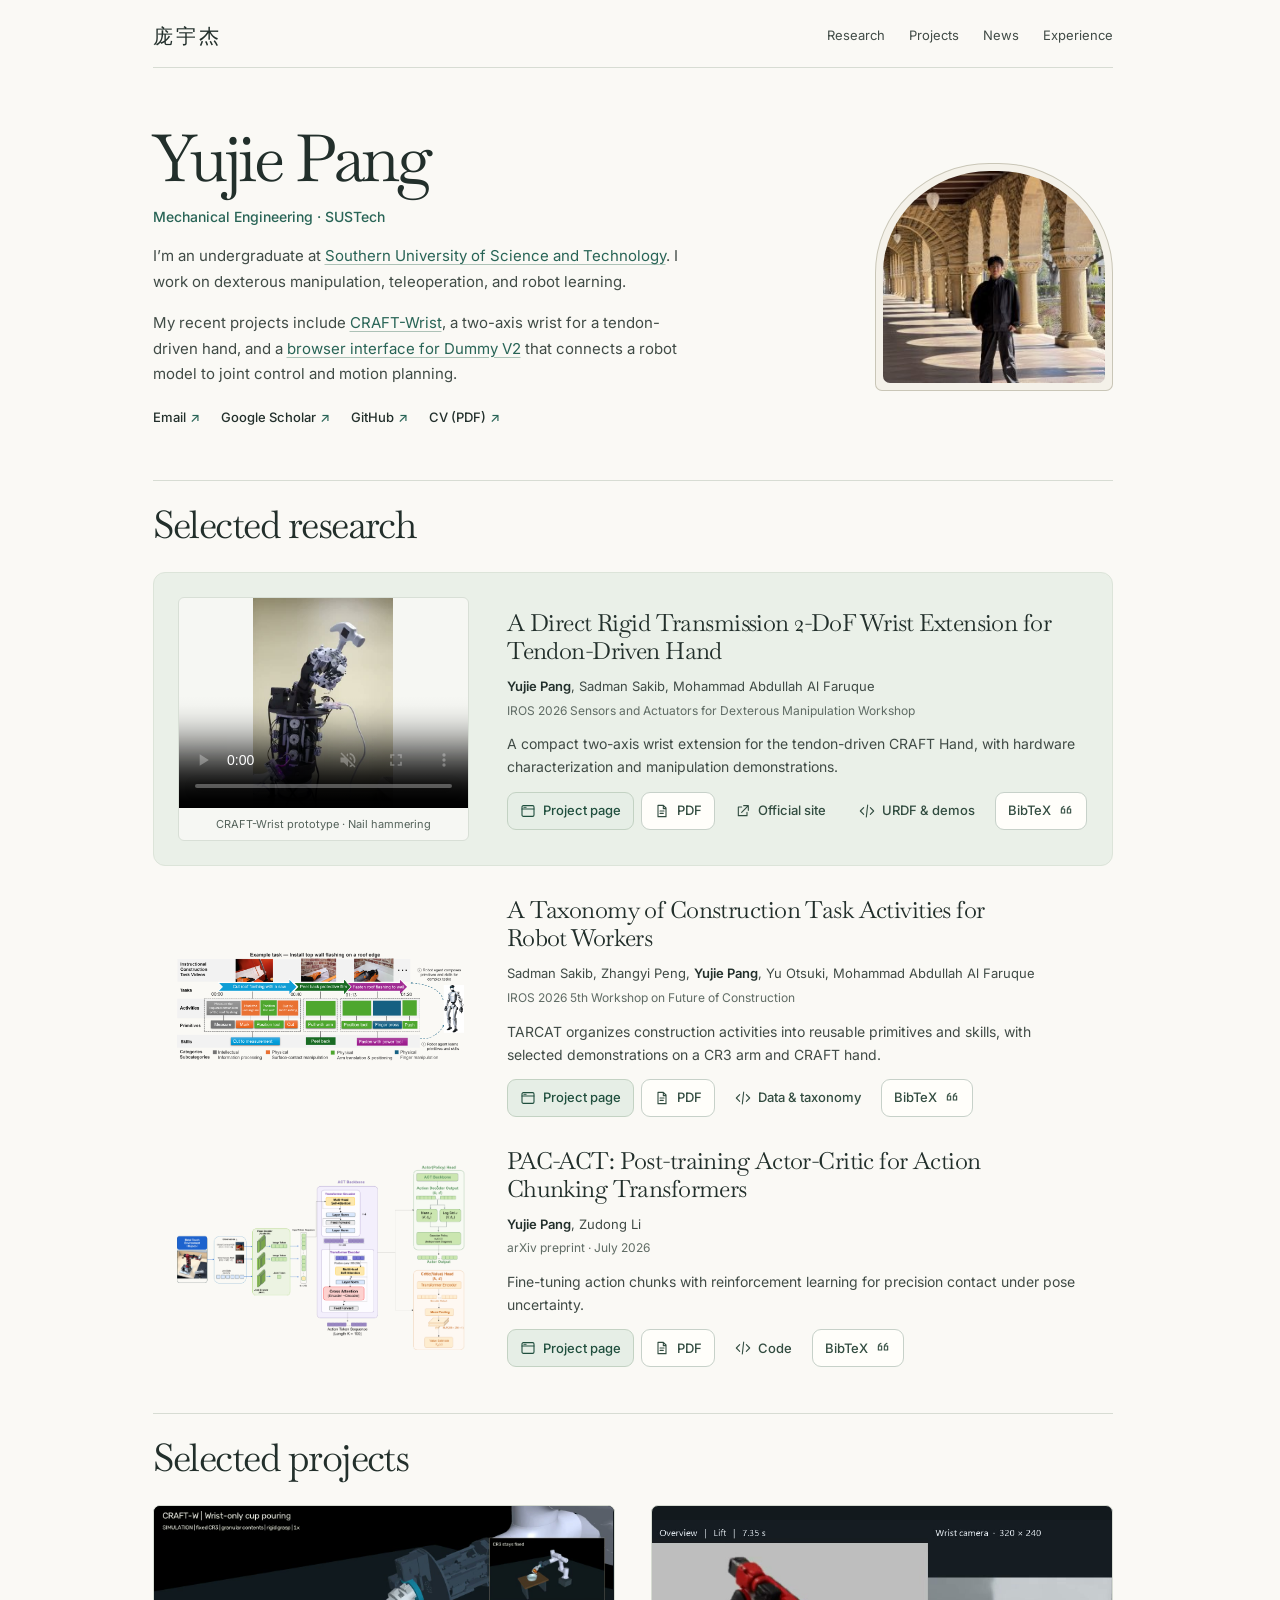
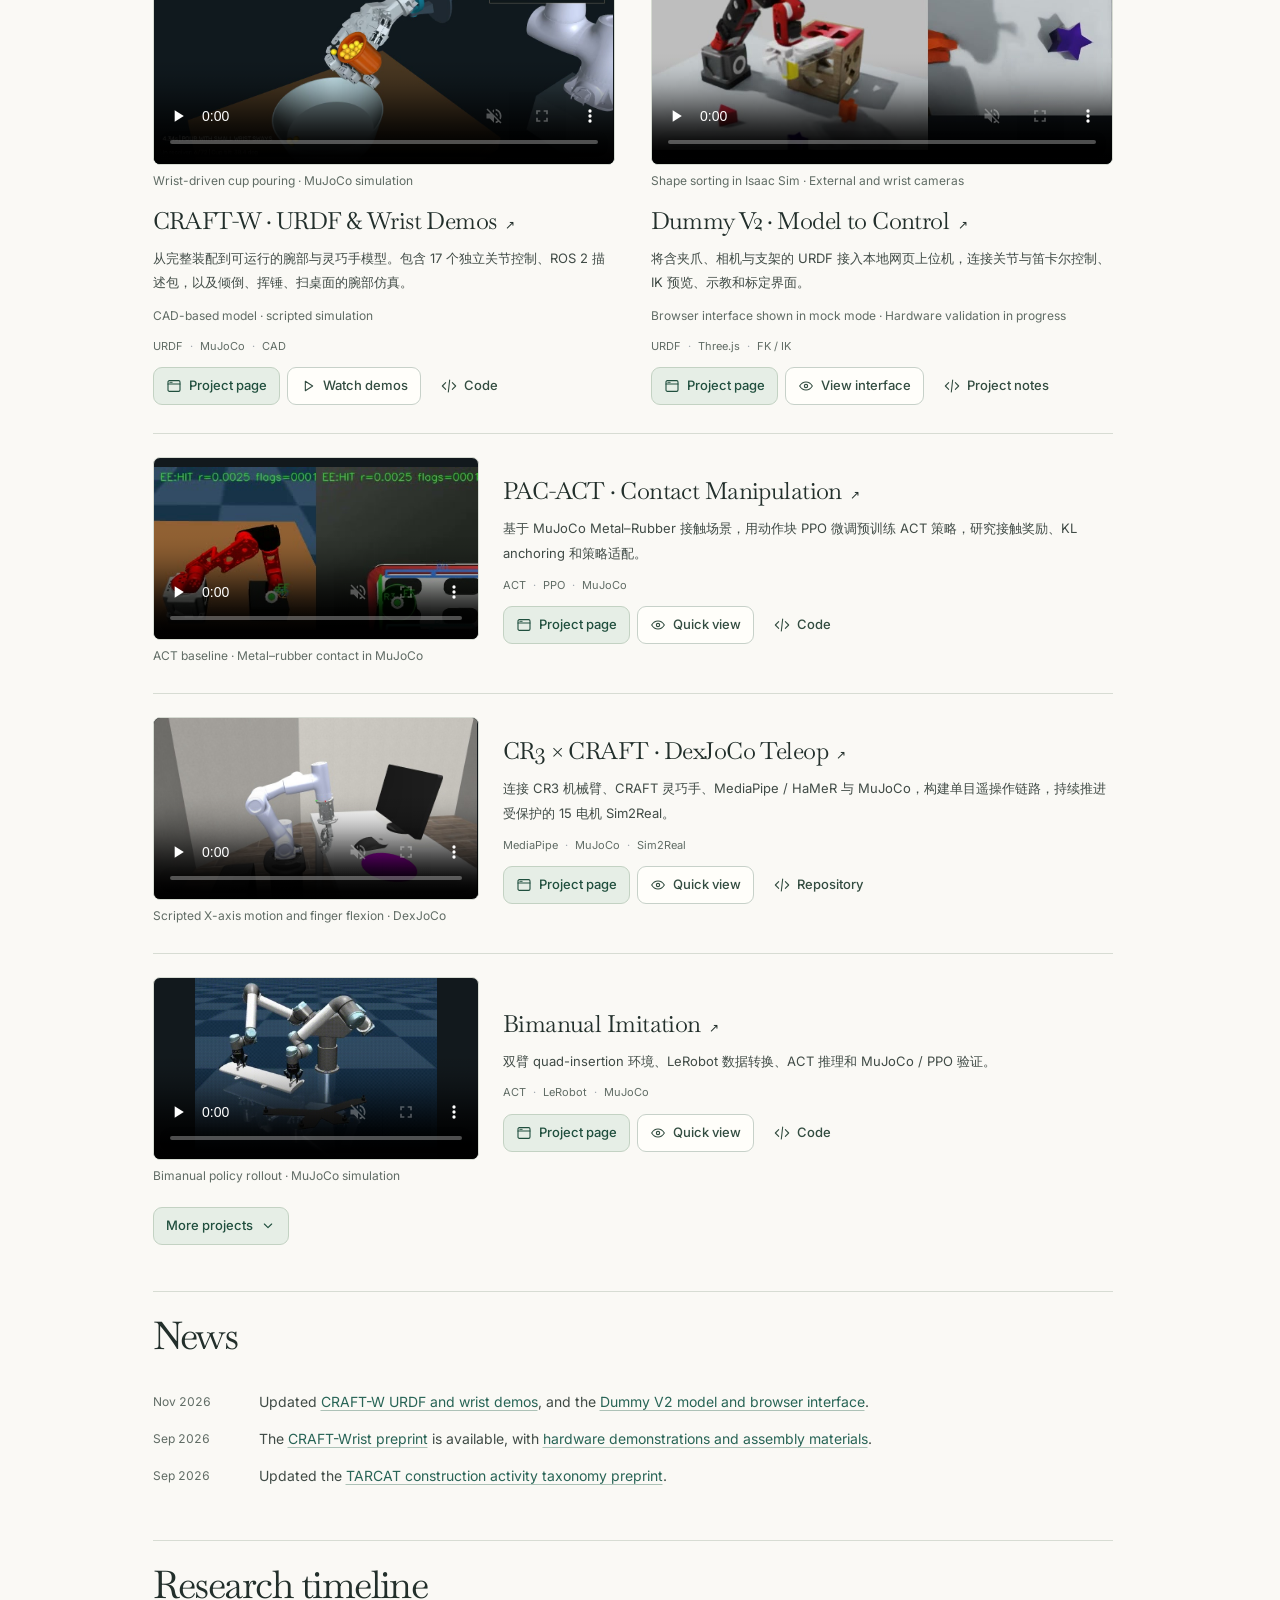
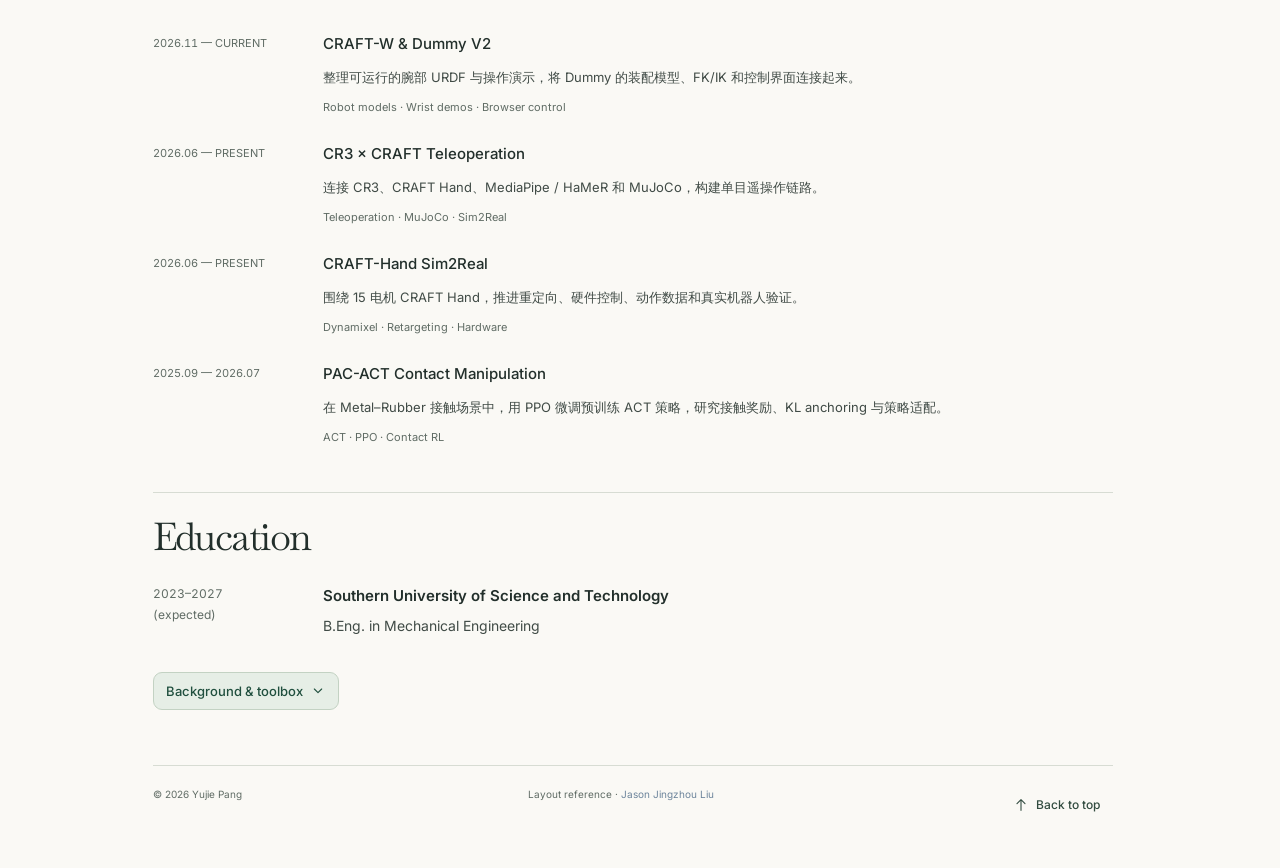
==== commit d0a98a44: "Add current academic CV to homepage and project footers" ====
--- a/index.html
+++ b/index.html
@@ -40,6 +40,7 @@
             <a href="mailto:12310115@mail.sustech.edu.cn">Email</a>
             <a href="https://scholar.google.com/citations?user=nL7z590AAAAJ" target="_blank" rel="noreferrer">Google Scholar</a>
             <a href="https://github.com/fslee2" target="_blank" rel="noreferrer">GitHub</a>
+            <a href="assets/cv/CV_Yujie_Pang.pdf" target="_blank" rel="noreferrer" aria-label="Open Yujie Pang’s CV as a PDF">CV (PDF)</a>
           </div>
         </div>
         <figure class="profile-visual">
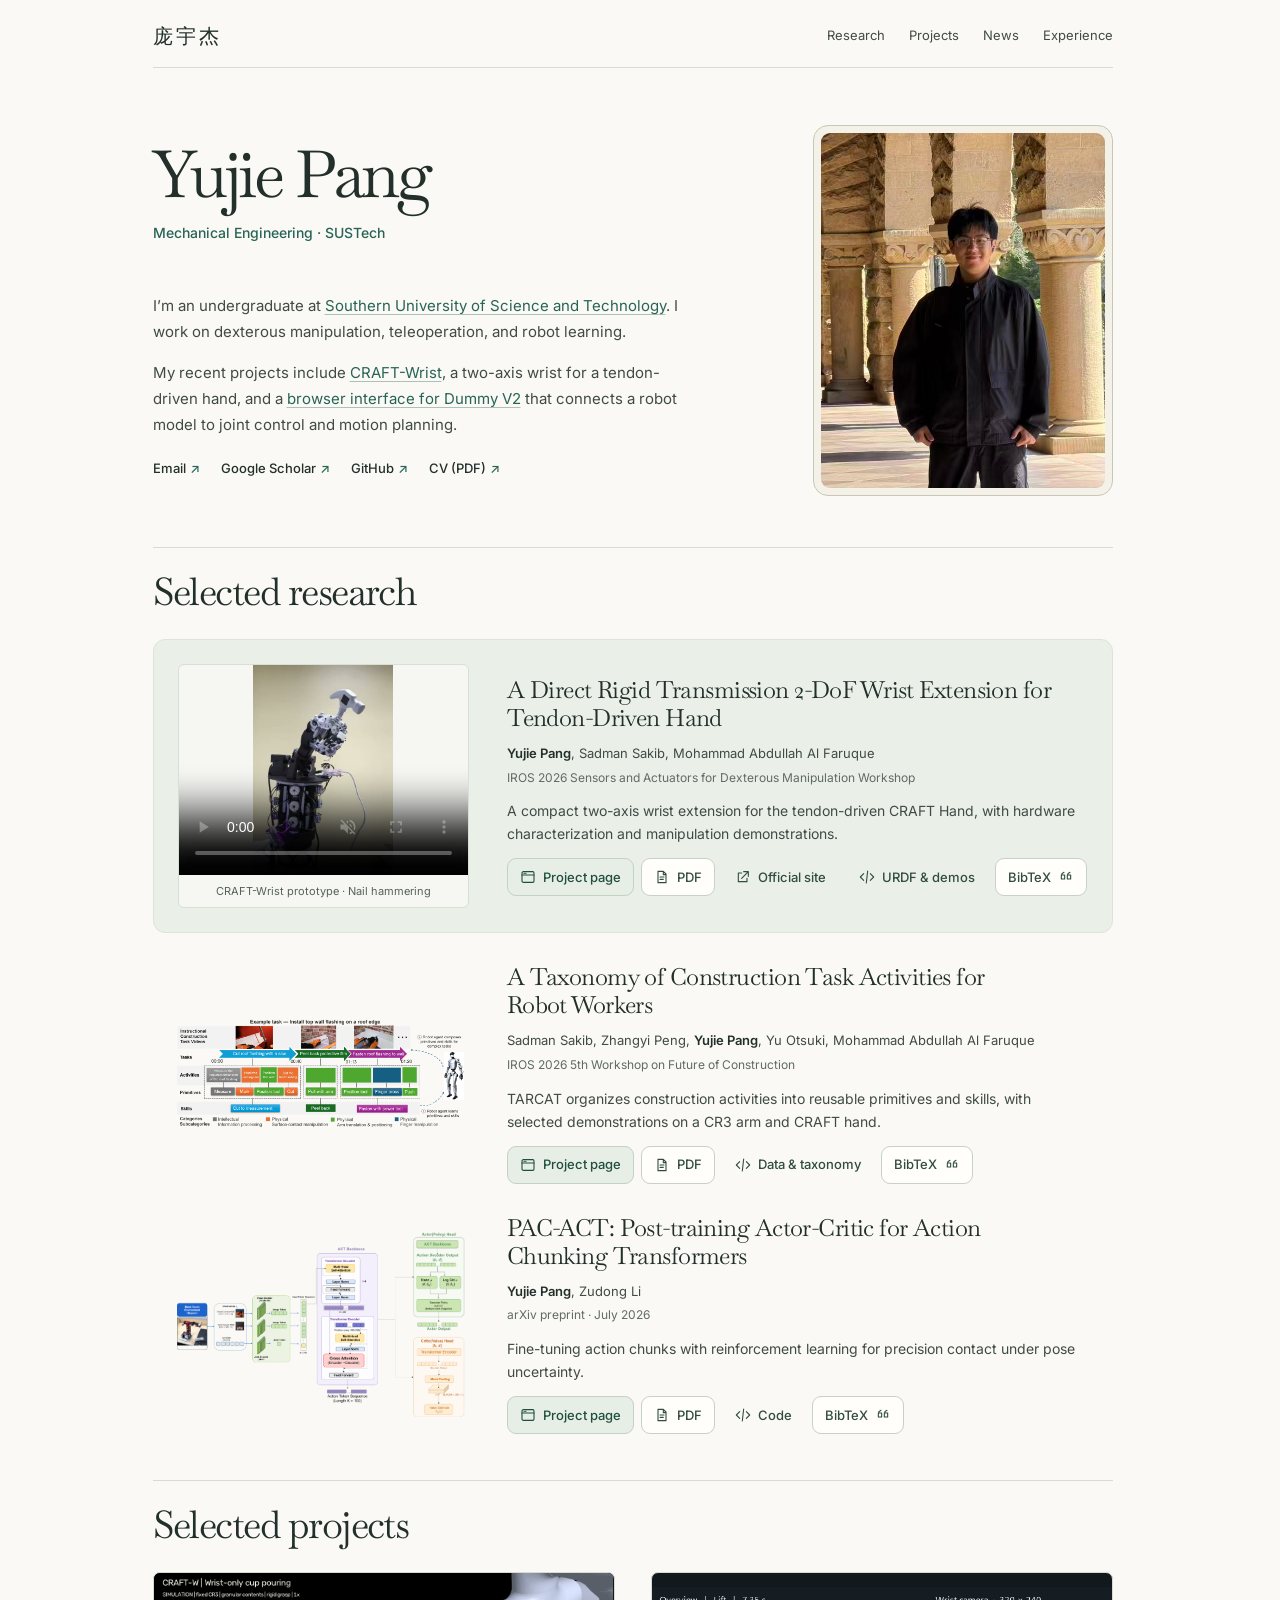
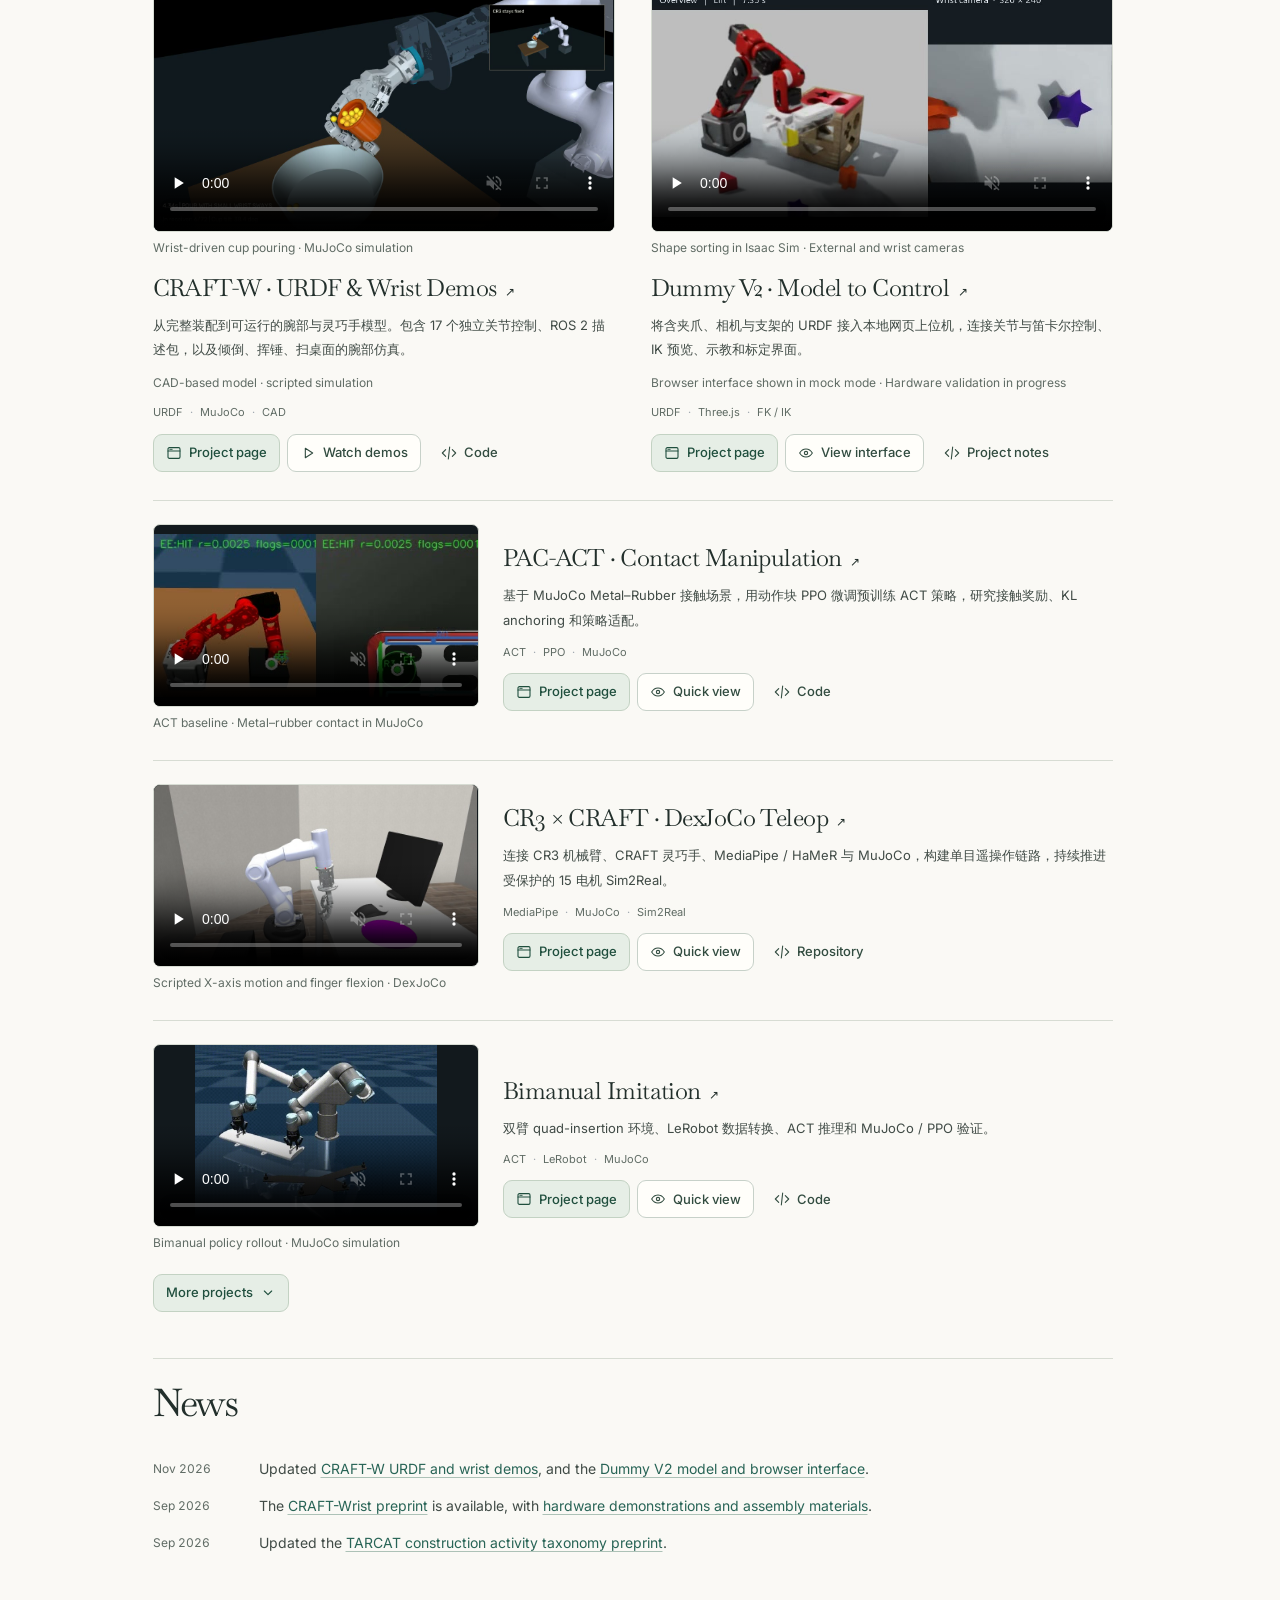
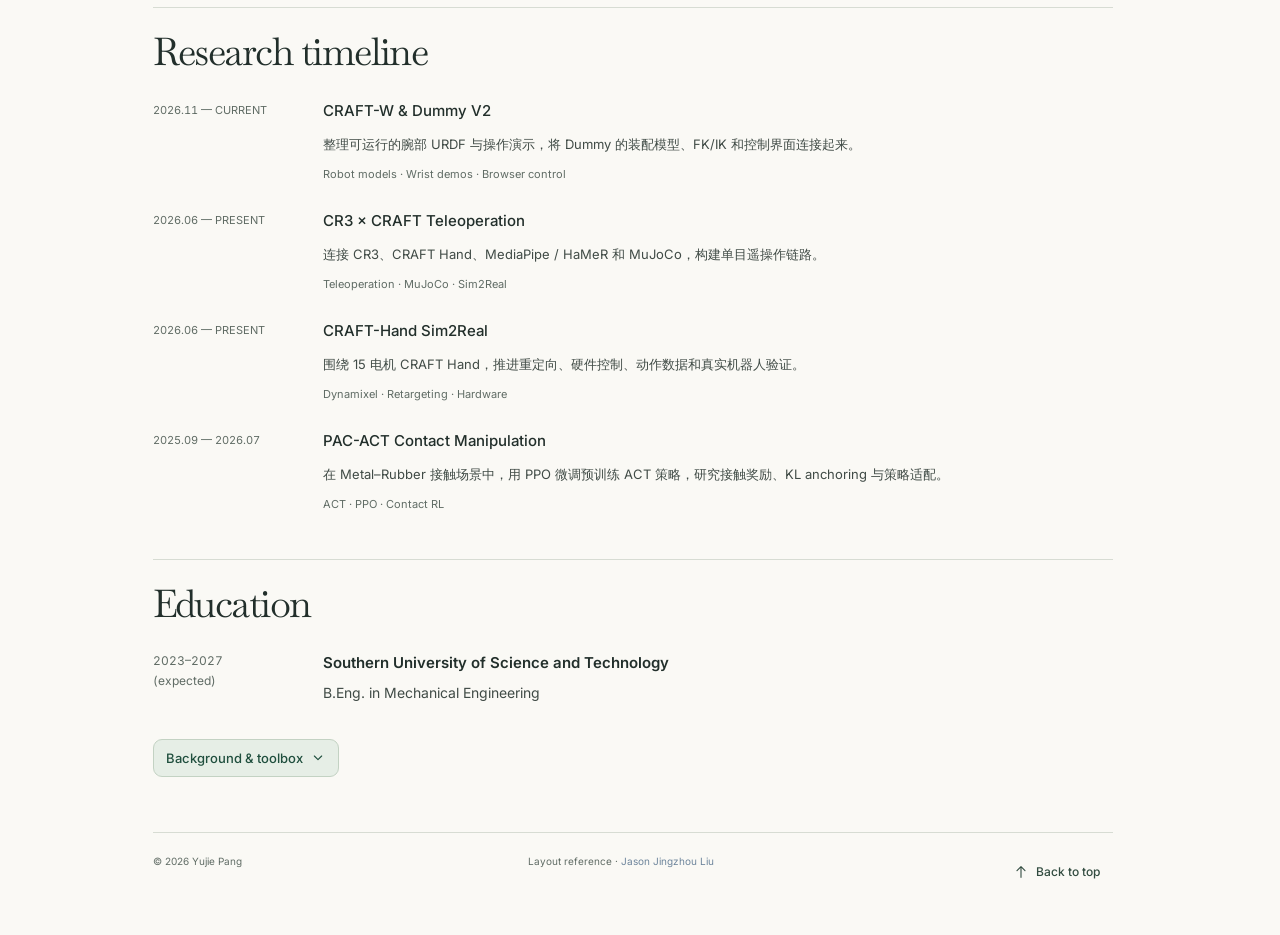
==== commit ce272fe0: "Use original high-resolution portrait on the homepage" ====
--- a/index.html
+++ b/index.html
@@ -44,7 +44,7 @@
           </div>
         </div>
         <figure class="profile-visual">
-          <a href="https://scholar.google.com/citations?user=nL7z590AAAAJ" target="_blank" rel="noreferrer" aria-label="Yujie Pang on Google Scholar"><img src="assets/profile/google-scholar.jpg" width="256" height="245" alt="Yujie Pang" fetchpriority="high"></a>
+          <a href="https://scholar.google.com/citations?user=nL7z590AAAAJ" target="_blank" rel="noreferrer" aria-label="Yujie Pang on Google Scholar"><img src="assets/profile/yujie-pang.jpg" width="1707" height="1280" alt="Yujie Pang" fetchpriority="high"></a>
         </figure>
       </div>
     </header>
--- a/styles.css
+++ b/styles.css
@@ -67,9 +67,9 @@
 .section-nav a[aria-current='location'] { color: var(--accent); text-decoration: underline; text-underline-offset: 5px; }
 .biography-layout {
   display: grid;
-  grid-template-columns: minmax(0, 1fr) minmax(180px, 238px);
+  grid-template-columns: minmax(0, 1fr) minmax(220px, 300px);
   grid-template-areas: "identity portrait" "bio portrait";
-  column-gap: clamp(32px, 6vw, 90px);
+  column-gap: clamp(28px, 4.5vw, 68px);
   align-items: center;
   padding-block: clamp(32px, 4.4vw, 64px) clamp(32px, 4vw, 58px);
 }
@@ -90,11 +90,23 @@
   margin: 0;
   padding: 7px;
   border: 1px solid #c9c6b7;
-  border-radius: 48% 48% 7px 7px;
+  border-radius: 15px;
   background: #f4f1e9;
 }
-.profile-visual a, .profile-visual img { display: block; border-radius: inherit; }
-.profile-visual img { width: 100%; height: auto; }
+.profile-visual a {
+  display: block;
+  overflow: hidden;
+  aspect-ratio: 4 / 5;
+  border-radius: 9px;
+}
+.profile-visual img {
+  display: block;
+  width: 100%;
+  height: 100%;
+  object-fit: cover;
+  transform: scale(1.9);
+  transform-origin: 51% 65%;
+}
 .news-section, .academic-section, .education-section {
   border-top: 1px solid var(--line);
   padding-top: 22px;
@@ -268,7 +280,7 @@
   .section-nav a { font-size: 12px; }
   .name-signature { font-size: 17px; }
   .biography-layout {
-    grid-template-columns: minmax(0, 1fr) clamp(82px, 22vw, 135px);
+    grid-template-columns: minmax(0, 1fr) clamp(100px, 28vw, 160px);
     grid-template-areas: "identity portrait" "bio bio";
     gap: 18px;
     padding-block: 30px 32px;
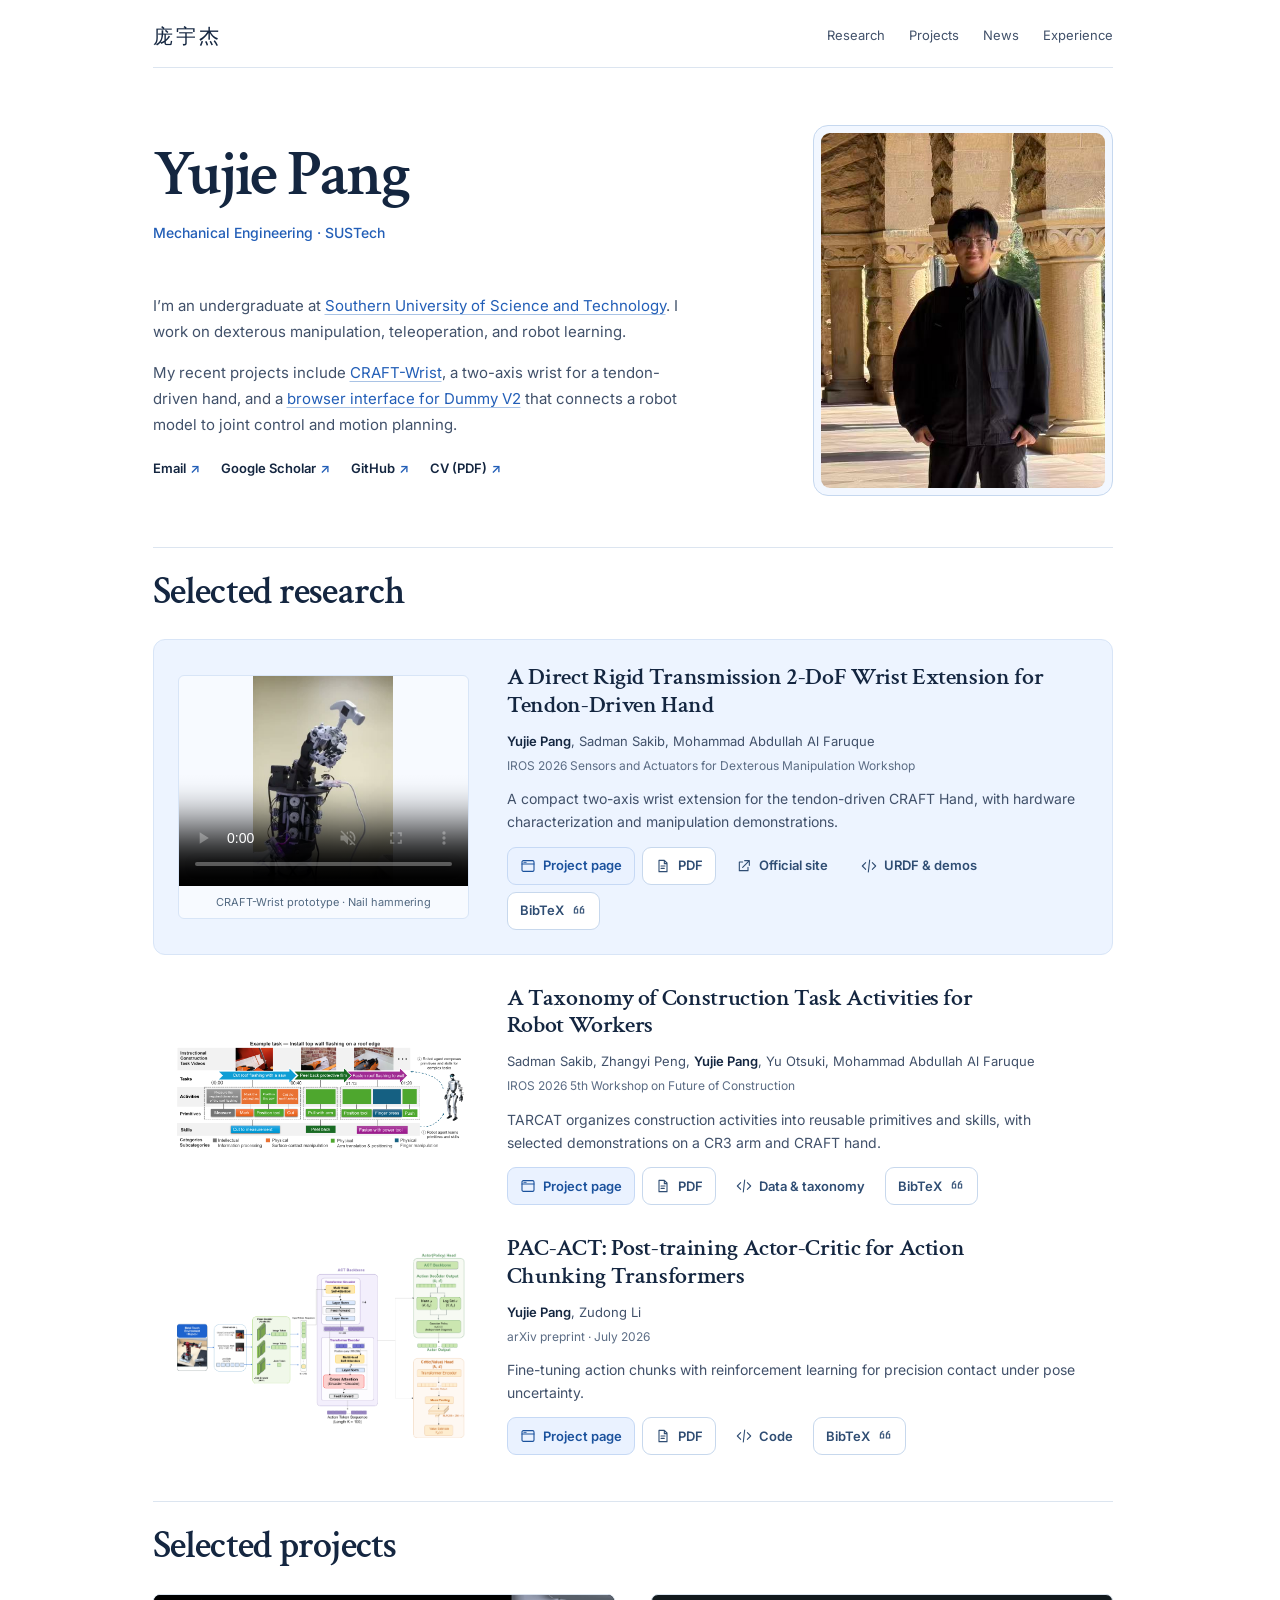
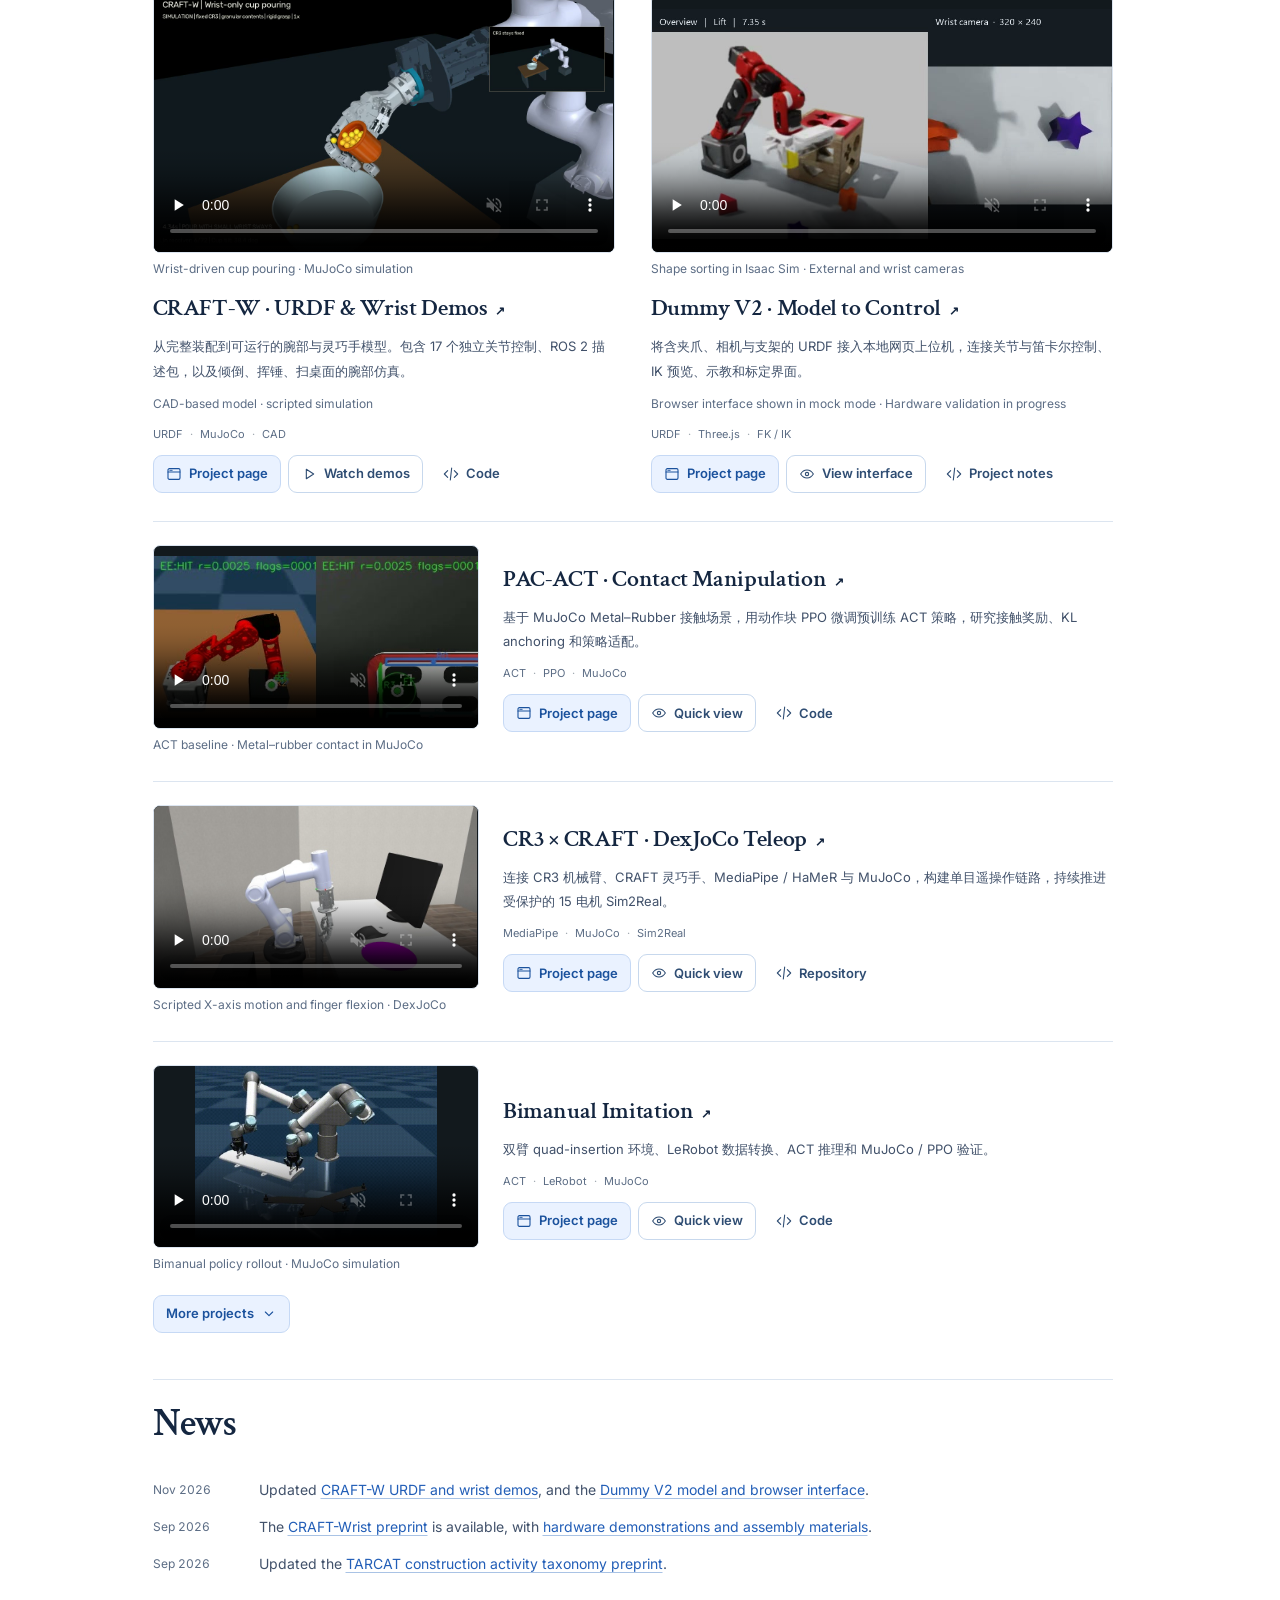
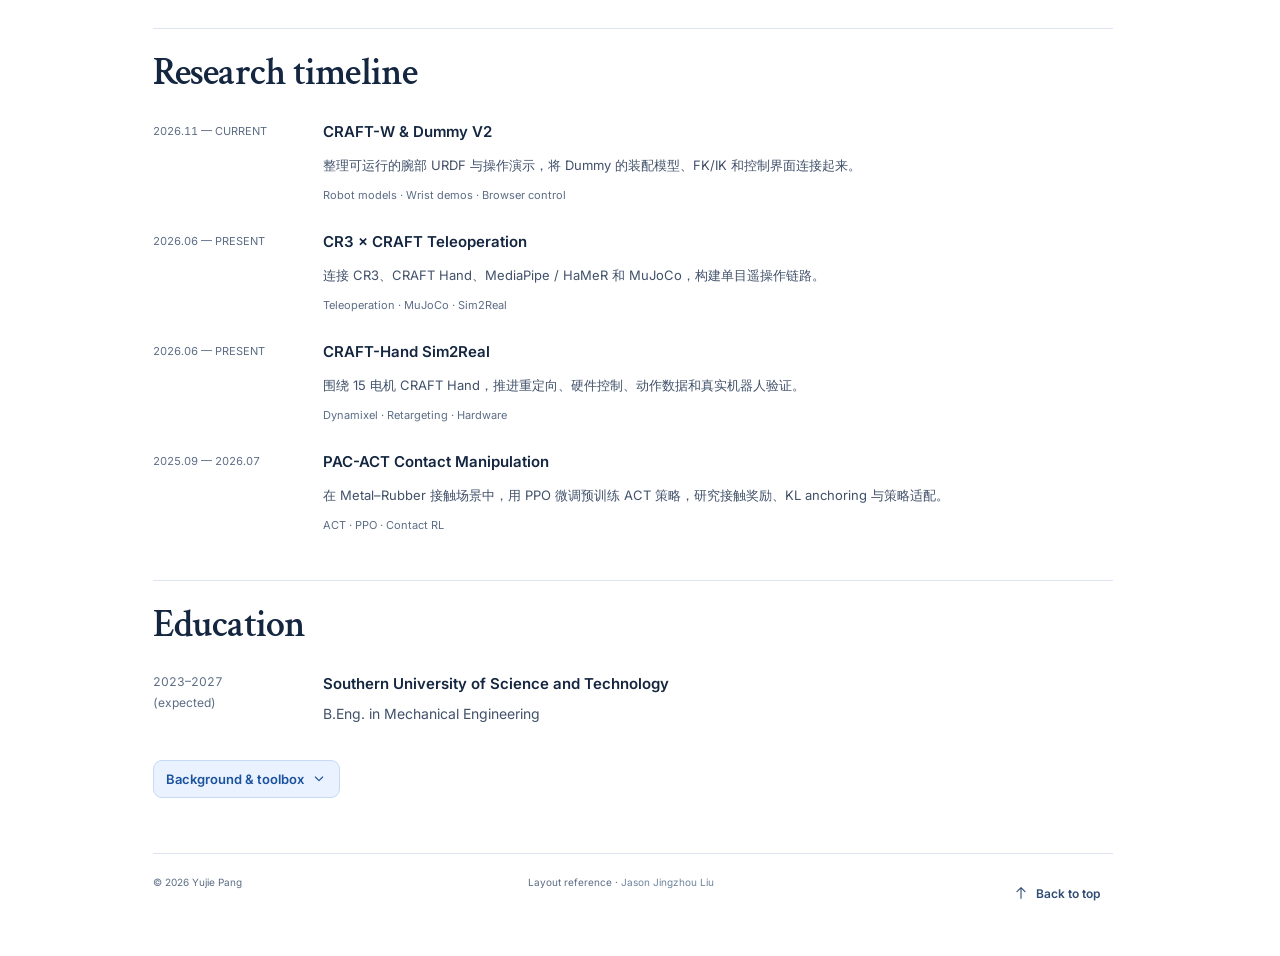
==== commit 4d6b20e1: "Apply blue and white palette with stronger typography across the site" ====
--- a/index.html
+++ b/index.html
@@ -13,7 +13,7 @@
   <meta name="twitter:card" content="summary_large_image">
   <link rel="preconnect" href="https://fonts.googleapis.com">
   <link rel="preconnect" href="https://fonts.gstatic.com" crossorigin>
-  <link href="https://fonts.googleapis.com/css2?family=Baskervville:ital@0;1&amp;family=Inter:wght@400;500;600;700&display=swap" rel="stylesheet">
+  <link href="https://fonts.googleapis.com/css2?family=Crimson+Text:wght@400;600;700&amp;family=Inter:wght@400;500;600;700&amp;display=swap" rel="stylesheet">
   <link rel="stylesheet" href="styles.css">
   <link rel="stylesheet" href="actions.css">
   <script src="script.js" defer></script>
--- a/styles.css
+++ b/styles.css
@@ -1,12 +1,12 @@
 :root {
-  --background: #faf9f5;
-  --display: Baskervville, Georgia, serif;
-  --foreground: #222f2b;
-  --body: #404b46;
-  --quiet: #606c65;
-  --accent: #286456;
-  --line: #d7dcd3;
-  --hover: #eff3ed;
+  --background: #ffffff;
+  --display: "Crimson Text", Georgia, serif;
+  --foreground: #142640;
+  --body: #41516a;
+  --quiet: #5c6d85;
+  --accent: #225eb7;
+  --line: #dce5f0;
+  --hover: #eff5ff;
   color-scheme: light;
 }
 
@@ -75,23 +75,23 @@
 }
 .identity { grid-area: identity; }
 .personal-header h1 {
-  font: 400 clamp(50px, 5.1vw, 74px)/1.04 var(--display);
-  letter-spacing: -.052em;
+  font: 600 clamp(50px, 5.1vw, 74px)/1.04 var(--display);
+  letter-spacing: -.035em;
 }
 .affiliation { margin-top: 12px; color: var(--accent); font-size: 14px; font-weight: 500; }
 .biography { grid-area: bio; max-width: 60ch; }
 .biography p { font-size: 15px; line-height: 1.73; margin-top: 15px; }
-.biography a:not(.profile-links a), .news-list a { text-decoration: underline; text-decoration-color: #adc2b7; text-underline-offset: 3px; }
+.biography a:not(.profile-links a), .news-list a { text-decoration: underline; text-decoration-color: #a9c3e5; text-underline-offset: 3px; }
 .profile-links { gap: 8px 21px; margin-top: 20px; }
-.profile-links a { color: var(--foreground); font-size: 13px; font-weight: 500; }
+.profile-links a { color: var(--foreground); font-size: 13px; font-weight: 600; }
 .profile-links a::after { content: '↗' / ''; display: inline-block; margin-left: 4px; color: var(--accent); }
 .profile-visual {
   grid-area: portrait;
   margin: 0;
   padding: 7px;
-  border: 1px solid #c9c6b7;
+  border: 1px solid #c6d8ef;
   border-radius: 15px;
-  background: #f4f1e9;
+  background: #f2f7ff;
 }
 .profile-visual a {
   display: block;
@@ -114,8 +114,8 @@
 }
 #publications { margin-top: 0; }
 .news-section h2, .section-title h2, .education-section h2 {
-  font: 400 clamp(29px, 3vw, 40px)/1.15 var(--display);
-  letter-spacing: -.04em;
+  font: 600 clamp(29px, 3vw, 40px)/1.15 var(--display);
+  letter-spacing: -.02em;
   margin-bottom: 25px;
 }
 .news-list, .experience-list { list-style: none; padding: 0; margin: 0; }
@@ -135,17 +135,17 @@
 .publication > div, .project-content { min-width: 0; }
 .publication.representative {
   border-radius: 12px;
-  background: #eaf0e8;
-  border: 1px solid #dce4d9;
+  background: #edf4ff;
+  border: 1px solid #d8e5f7;
 }
 .publication-image { display: block; overflow: hidden; margin: 0; border-radius: 6px; }
 .publication-image > img { width: 100%; height: auto; max-height: 205px; object-fit: contain; }
-.hardware-preview { border: 1px solid #d8dfd6; background: #f6f7f3; }
+.hardware-preview { border: 1px solid #d8e5f7; background: #f7faff; }
 .hardware-preview video { width: 100%; height: 210px; object-fit: contain; }
-.hardware-preview figcaption { font-size: 11px; padding: 7px 10px; text-align: center; color: #54625a; }
+.hardware-preview figcaption { font-size: 11px; padding: 7px 10px; text-align: center; color: #526981; }
 .publication h3, .project-content h3 {
-  font: 400 clamp(21px, 1.85vw, 27px)/1.18 var(--display);
-  letter-spacing: -.024em;
+  font: 600 clamp(21px, 1.85vw, 27px)/1.18 var(--display);
+  letter-spacing: -.015em;
   margin-bottom: 11px;
   text-wrap: pretty;
 }
@@ -216,14 +216,14 @@
 .archive-list { display: grid; grid-template-columns: repeat(2, minmax(0, 1fr)); gap: 12px 36px; padding-top: 12px; }
 .archive-project { border-top: 1px solid var(--line); padding: 17px 0; }
 .archive-project .project-preview { margin-bottom: 13px; }
-.archive-project h3 { font-size: 14px; font-weight: 500; margin-bottom: 7px; }
+.archive-project h3 { font-size: 14px; font-weight: 600; margin-bottom: 7px; }
 .archive-project h3 button { border: 0; padding: 0; background: none; color: var(--accent); text-align: left; font: inherit; }
 .archive-project p { font-size: 13px; line-height: 1.8; }
 .archive-project div > span { display: block; color: var(--quiet); font-size: 11px; margin-top: 7px; }
 
 .experience { display: grid; grid-template-columns: 145px minmax(0, 1fr); gap: 25px; margin-bottom: 26px; }
 .experience-date { font-size: 11px; line-height: 1.8; padding-top: 2px; color: var(--quiet); }
-.experience h3 { font-size: 15px; font-weight: 500; margin-bottom: 8px; }
+.experience h3 { font-size: 15px; font-weight: 600; margin-bottom: 8px; }
 .experience div > p { font-size: 13px; line-height: 1.85; }
 .experience div > span { display: block; color: var(--quiet); font-size: 11px; margin-top: 9px; }
 .education-entry { display: grid; grid-template-columns: 145px minmax(0, 1fr); gap: 25px; }
@@ -236,7 +236,7 @@
 .background-details h3 { font-size: 15px; font-weight: 500; margin: 25px 0 10px; }
 .toolbox { font-size: 13px; }
 .toolbox > div { padding: 10px 0; }
-.toolbox dt { font-weight: 500; color: var(--foreground); }
+.toolbox dt { font-weight: 600; color: var(--foreground); }
 .toolbox dd { margin: 4px 0 0; }
 .page-footer { display: flex; flex-wrap: wrap; justify-content: space-between; gap: 15px; margin-top: 55px; border-top: 1px solid var(--line); padding-top: 20px; font-size: 10px; color: var(--quiet); }
 .page-footer a { color: #6c849b; }
@@ -249,7 +249,7 @@
 .dialog-close span { font-size: 23px; line-height: 1; }
 .dialog-content { padding: 35px 40px 40px; }
 .dialog-category { color: var(--accent); font-size: 11px; letter-spacing: .04em; text-transform: uppercase; }
-.dialog-content h2 { font: 400 32px/1.2 var(--display); margin: 14px 0 18px; letter-spacing: -.6px; }
+.dialog-content h2 { font: 600 32px/1.2 var(--display); margin: 14px 0 18px; letter-spacing: -.6px; }
 .dialog-description { max-width: 780px; font-size: 15px; line-height: 1.9; }
 .dialog-context { color: var(--quiet); font-size: 12px; line-height: 1.9; margin-top: 14px; }
 .media-tabs { display: flex; flex-wrap: wrap; gap: 20px; margin: 25px 0 20px; border-bottom: 1px solid var(--line); }
@@ -260,7 +260,7 @@
 .dialog-media video { background: #131c25; }
 .media-description { font-size: 12px; color: var(--quiet); margin-top: 14px; line-height: 1.8; }
 .dialog-extra { margin-top: 28px; }
-.dialog-extra h3 { font: 500 17px/1.5 Inter, sans-serif; margin-bottom: 13px; }
+.dialog-extra h3 { font: 600 17px/1.5 Inter, sans-serif; margin-bottom: 13px; }
 .dialog-extra p, .dialog-extra li { font-size: 14px; line-height: 1.9; }
 .dialog-extra p { margin-bottom: 14px; }
 .dialog-extra ul { padding-left: 18px; margin: 0 0 22px; }
--- a/actions.css
+++ b/actions.css
@@ -14,24 +14,24 @@
   min-height: 38px;
   max-width: 100%;
   padding: 7px 12px;
-  border: 1px solid #c7d1c9;
+  border: 1px solid #c7d8ed;
   border-radius: 9px;
-  background: #fffefa;
-  color: #324c40;
-  font: 500 13px/1.3 Inter, system-ui, sans-serif;
+  background: #ffffff;
+  color: #2f4d73;
+  font: 600 13px/1.3 Inter, system-ui, sans-serif;
   text-decoration: none;
   cursor: pointer;
   transition: background-color .15s, border-color .15s, box-shadow .15s;
 }
 .action-row .action--primary {
-  background: #244f41;
+  background: #225eb7;
   color: white;
-  border-color: #244f41;
+  border-color: #225eb7;
 }
 .action-row .action--soft, summary.action--soft {
-  background: #e6eee6;
-  color: #204f3e;
-  border-color: #c3d2c3;
+  background: #eaf2ff;
+  color: #1b529d;
+  border-color: #c6d9f5;
 }
 .action-row .action--quiet, footer .action {
   background: transparent;
@@ -50,20 +50,20 @@
 }
 @media (hover:hover) {
   .action-row .action:hover, summary.action:hover, footer .action:hover {
-    background: #e7eee6;
-    border-color: #98b19e;
-    color: #183f30;
+    background: #eaf2ff;
+    border-color: #8eb3e9;
+    color: #1c4b8d;
     text-decoration: none;
-    box-shadow: 0 1px 3px #1f3c2e12;
+    box-shadow: 0 1px 3px #17477912;
   }
   .action-row .action--primary:hover {
-    background: #153e30;
-    border-color: #153e30;
+    background: #194c99;
+    border-color: #194c99;
     color: white;
   }
 }
-.action:focus-visible { outline: 2px solid #246850; outline-offset: 3px; }
-.action-row .action:active, summary.action:active, footer .action:active { box-shadow: inset 0 1px 3px #19372935; }
+.action:focus-visible { outline: 2px solid #225eb7; outline-offset: 3px; }
+.action-row .action:active, summary.action:active, footer .action:active { box-shadow: inset 0 1px 3px #173b6b35; }
 .action[hidden] { display: none; }
 details[open] > summary.action .disclosure-icon { transform: rotate(180deg); }
 .resources.action-row { margin-top: 23px; gap: 8px; }
@@ -74,9 +74,9 @@
   margin: 25px auto 0;
   padding: 4px;
   gap: 2px;
-  border: 1px solid #d4dcd1;
+  border: 1px solid #dce5f0;
   border-radius: 12px;
-  background: #edf1e9;
+  background: #f2f6fd;
 }
 .contents a {
   display: inline-flex;
@@ -85,14 +85,14 @@
   min-height: 36px;
   padding: 6px 12px;
   border-radius: 8px;
-  color: #3c5447;
+  color: #405d80;
   font-weight: 500;
   font-size: 13px;
 }
 .contents a:hover, .contents a[aria-current="location"] {
-  background: #fffefa;
-  color: #234b3b;
-  box-shadow: 0 1px 4px #19372916;
+  background: #ffffff;
+  color: #22549b;
+  box-shadow: 0 1px 4px #17477916;
   text-decoration: none;
 }
 .paper nav.action-row, .cite-tools.action-row { gap: 7px; }
